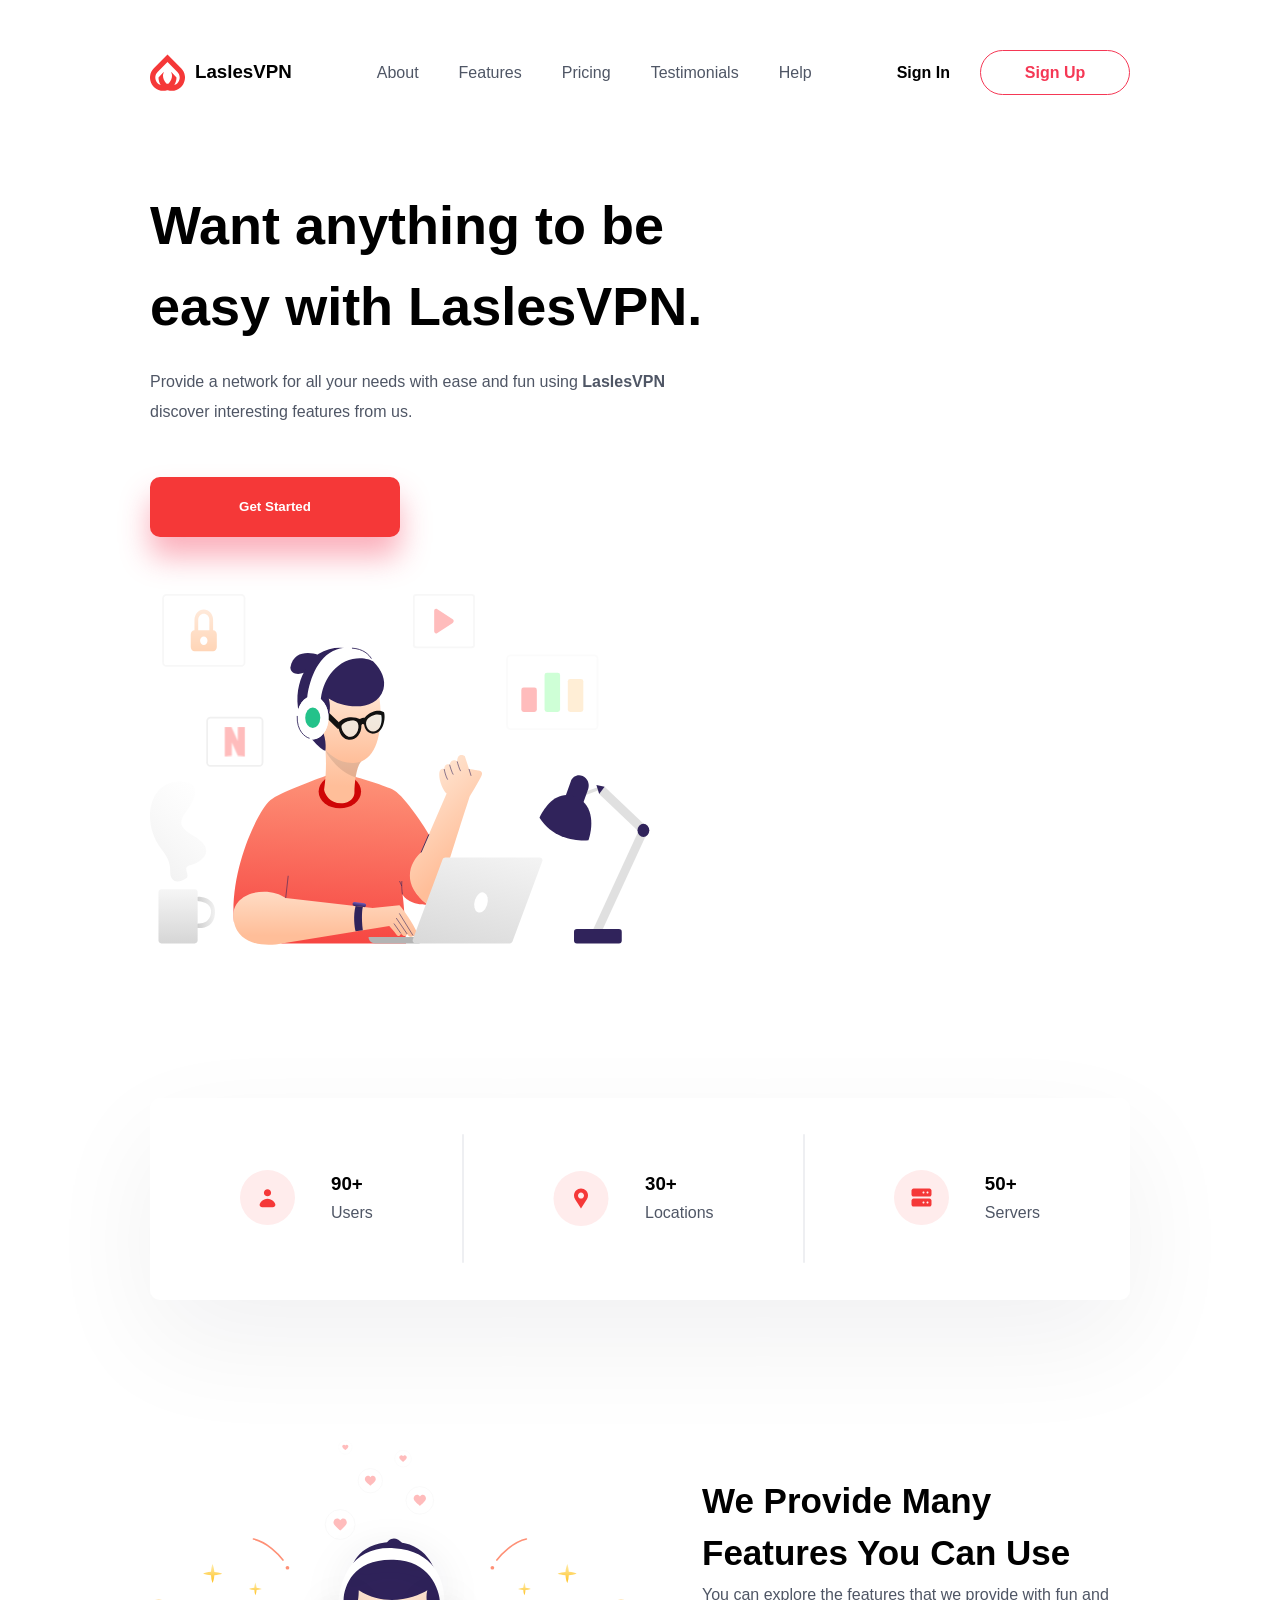
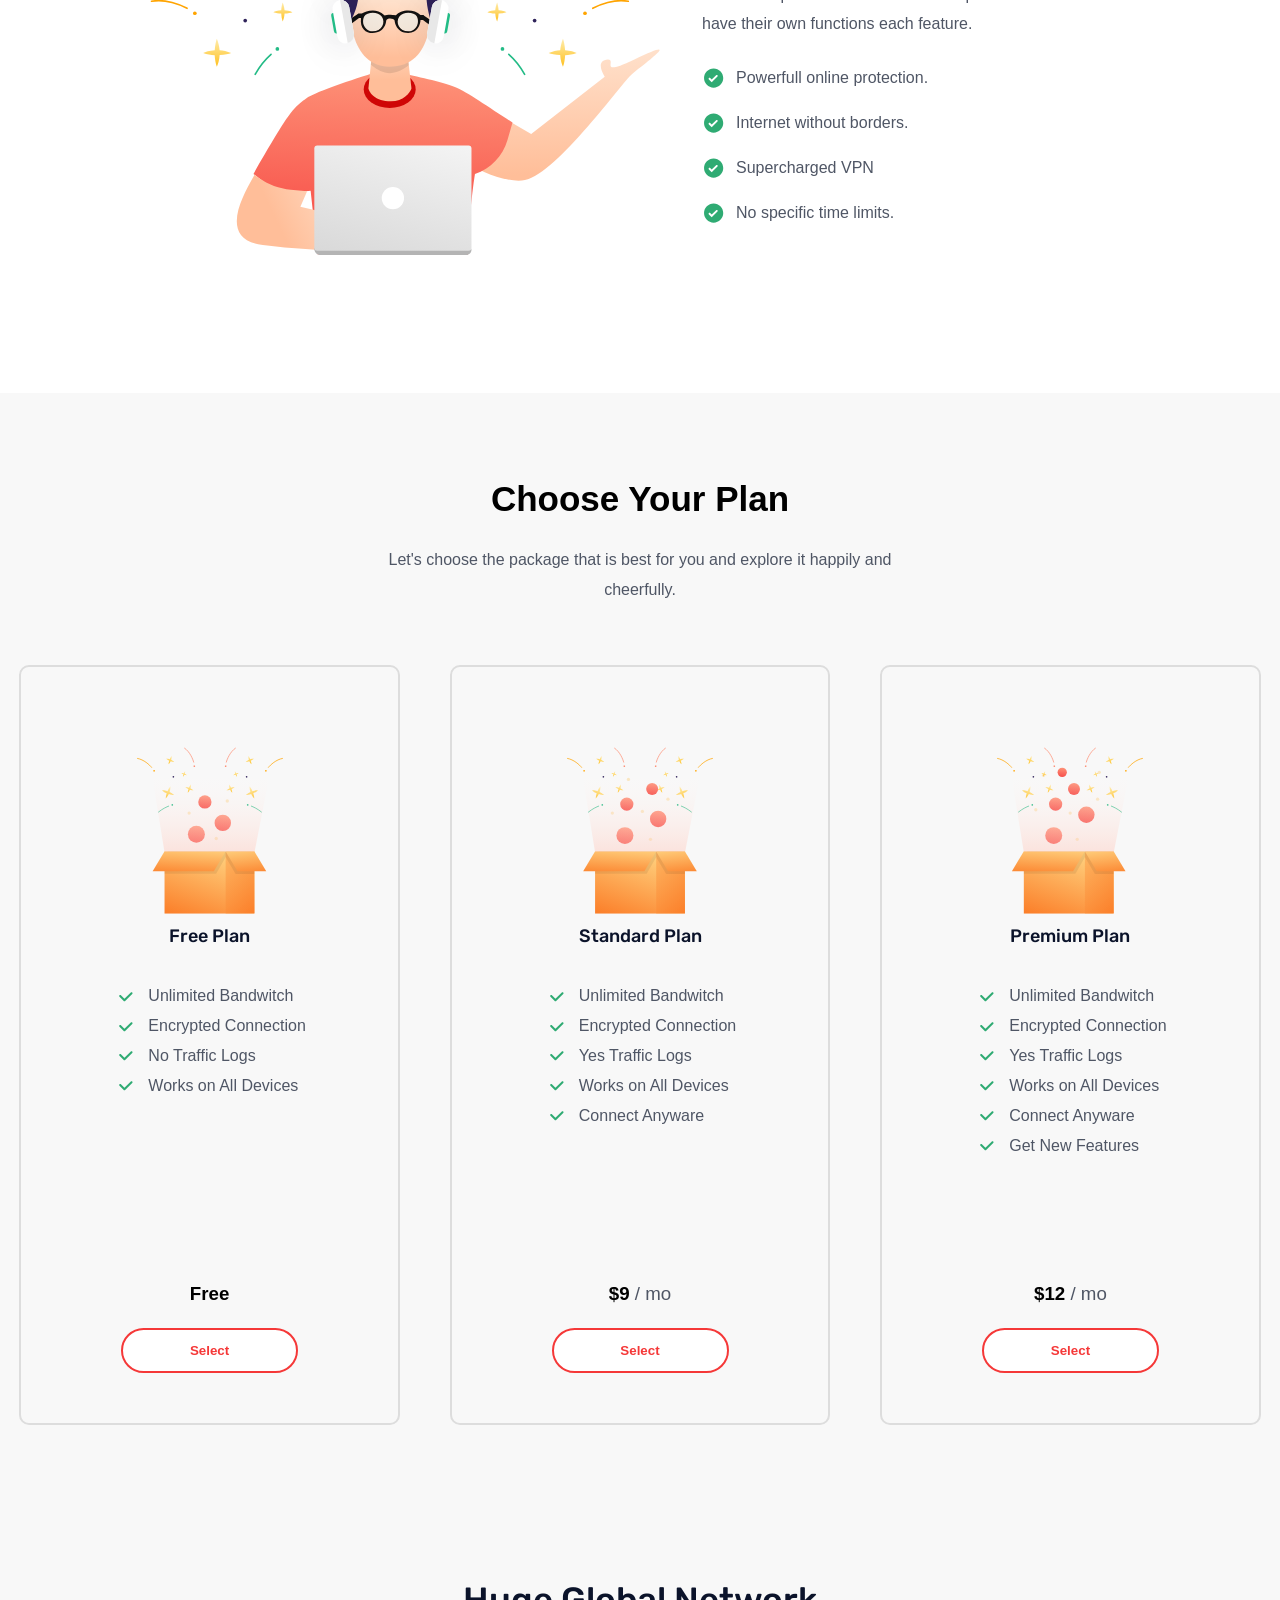
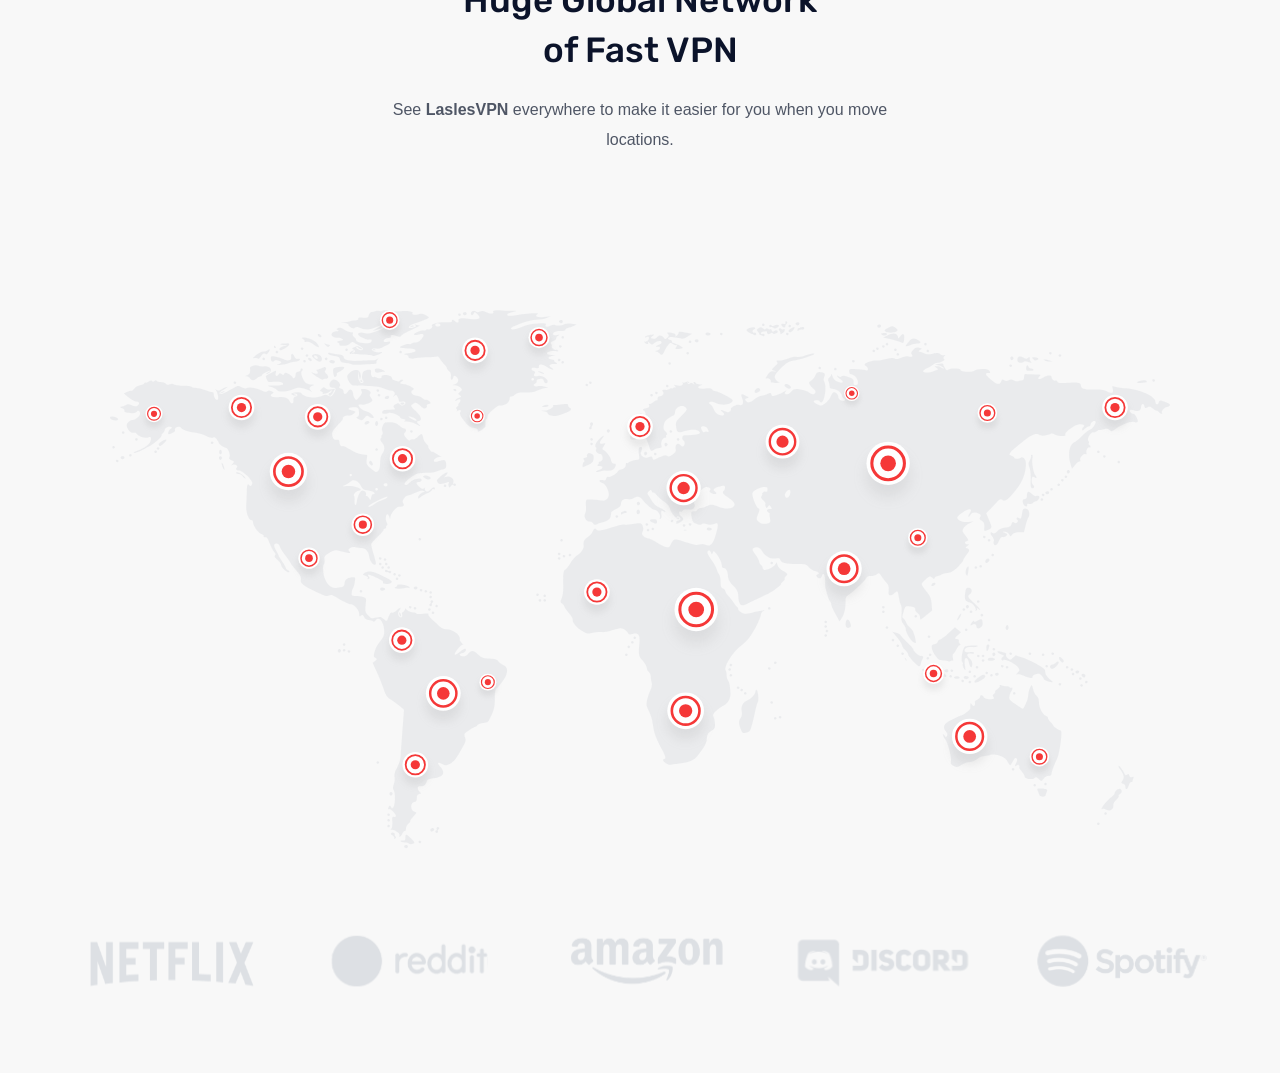
==== Landing.html @ 0451a6b7 "Сделан блок с картой" ====
<!DOCTYPE html>
<html lang="en">
<head>
    <meta charset="UTF-8">
    <meta name="viewport" content="width=device-width, initial-scale=1.0">
    <link rel="preconnect" href="https://fonts.googleapis.com">
    <link rel="preconnect" href="https://fonts.gstatic.com/" crossorigin>
    <link href="https://fonts.googleapis.com/css2?family=Rubik:ital,wght@0,300..900;1,300..900&display=swap" rel="stylesheet">
    <link href="style.css" rel="stylesheet">
    <title>Document</title>
</head>
<body>
    <svg style="display: none;">
        <symbol id="check-icon" viewBox="0 0 25 25" fill="none" xmlns="http://www.w3.org/2000/svg">
                <path d="M12.1215 2.54932C6.60746 2.54932 2.12146 7.03532 2.12146 12.5493C2.12146 18.0633 6.60746 22.5493 12.1215 22.5493C17.6355 22.5493 22.1215 18.0633 22.1215 12.5493C22.1215 7.03532 17.6355 2.54932 12.1215 2.54932ZM10.1225 16.9623L7.11691 13.9632C6.72616 13.5733 6.72537 12.9405 7.11515 12.5496C7.50517 12.1585 8.13847 12.1578 8.52939 12.548L10.1205 14.1363L14.7075 9.54932C15.0979 9.15885 15.731 9.15885 16.1215 9.54932C16.5119 9.93978 16.5119 10.5729 16.1215 10.9633L10.1225 16.9623Z" fill="#2FAB73"/>
            </symbol>
    </svg>
    <svg style="display: none;">
        <symbol id="check-icon2"viewBox="0 0 25 25" fill="none" xmlns="http://www.w3.org/2000/svg">
            <path d="M11.4487 17.2795C11.3174 17.2798 11.1874 17.2542 11.0661 17.204C10.9448 17.1539 10.8345 17.0804 10.7417 16.9875L6.4997 12.7445C6.40412 12.6524 6.32786 12.5421 6.27537 12.4201C6.22288 12.2981 6.1952 12.1669 6.19395 12.0342C6.19271 11.9014 6.21792 11.7697 6.26811 11.6468C6.3183 11.5238 6.39248 11.4121 6.4863 11.3182C6.58013 11.2242 6.69173 11.1499 6.81458 11.0995C6.93744 11.0491 7.0691 11.0237 7.20188 11.0248C7.33466 11.0259 7.4659 11.0534 7.58794 11.1057C7.70998 11.158 7.82038 11.2341 7.9127 11.3295L11.4477 14.8645L17.8127 8.50155C18.0002 8.31391 18.2546 8.20844 18.5198 8.20834C18.7851 8.20825 19.0396 8.31354 19.2272 8.50105C19.4148 8.68855 19.5203 8.94292 19.5204 9.20819C19.5205 9.47346 19.4152 9.72791 19.2277 9.91555L12.1557 16.9875C12.0629 17.0804 11.9526 17.1539 11.8313 17.204C11.71 17.2542 11.58 17.2798 11.4487 17.2795Z" fill="#2FAB73"/>        
        </symbol> 
    </svg>
    <header>
            <div class="contentMain">
                <div class="svg">
                    <svg width="35" height="37" viewBox="0 0 35 37" fill="none" xmlns="http://www.w3.org/2000/svg">
                        <path d="M31.1473 14.1548L31.1255 14.1329C31.1238 14.1317 31.1224 14.1301 31.1215 14.1282L17.5006 0.463623L3.87983 14.1278C3.87826 14.1294 3.8758 14.1326 3.8758 14.1326L3.85333 14.1544C1.77053 16.2556 0.447586 18.9949 0.0948177 21.9369C-0.25795 24.8789 0.379698 27.8549 1.90639 30.3916C3.43309 32.9284 5.76122 34.8805 8.52069 35.9373C11.2802 36.9942 14.3126 37.0954 17.136 36.2247C17.3735 36.1519 17.6275 36.1519 17.8651 36.2247C20.6882 37.0951 23.7205 36.9938 26.4798 35.9368C29.2391 34.8798 31.567 32.9279 33.0936 30.3913C34.6202 27.8547 35.2579 24.8789 34.9053 21.9371C34.5526 18.9952 33.2299 16.2559 31.1473 14.1548ZM8.7232 23.1654C8.65689 23.2319 8.6043 23.311 8.56844 23.3978C8.53256 23.4846 8.5141 23.5777 8.51412 23.6718C8.53835 26.0835 9.21776 28.4427 10.4792 30.4959C10.5079 30.5425 10.5211 30.597 10.517 30.6515C10.513 30.706 10.4918 30.7579 10.4566 30.7997C10.4213 30.8415 10.3738 30.871 10.3209 30.8841C10.2679 30.8971 10.2122 30.8931 10.1616 30.8724C9.21332 30.4723 8.35182 29.8906 7.62531 29.1599C6.13646 27.6661 5.29946 25.6404 5.2981 23.528C5.29675 21.4155 6.13117 19.3888 7.61812 17.8932L17.5006 7.98018L27.3826 17.8932C28.8698 19.3887 29.7045 21.4154 29.703 23.528C29.7018 25.6404 28.8647 27.6661 27.3757 29.1599C26.6492 29.8906 25.7877 30.4723 24.8396 30.8724C24.7889 30.8931 24.7332 30.8971 24.6802 30.8841C24.6273 30.871 24.5798 30.8414 24.5445 30.7997C24.5093 30.7579 24.488 30.706 24.484 30.6513C24.4799 30.5968 24.4931 30.5423 24.5218 30.4957C25.7835 28.4427 26.4633 26.0835 26.4879 23.6718C26.4879 23.5777 26.4692 23.4846 26.4332 23.3976C26.3971 23.3106 26.3444 23.2318 26.2779 23.1652L21.6037 18.1916C21.557 18.1526 21.4985 18.1312 21.4378 18.1312C21.3773 18.1312 21.3186 18.1526 21.2721 18.1916C21.2255 18.2304 21.1942 18.2845 21.1833 18.3444C21.1724 18.4042 21.1828 18.4657 21.2127 18.5187C23.0281 21.8143 21.467 26.548 18.8637 29.1599L18.85 29.1737C18.4907 29.5303 18.0056 29.7302 17.5002 29.73C16.9948 29.7298 16.5098 29.5296 16.1508 29.1728L16.1382 29.1599C13.5339 26.548 11.9736 21.8148 13.7893 18.5194C13.8192 18.4664 13.8296 18.4049 13.8187 18.3451C13.8079 18.2852 13.7764 18.2311 13.7299 18.1923C13.6834 18.1533 13.6247 18.1319 13.5642 18.1319C13.5036 18.1319 13.4449 18.1533 13.3984 18.1923L8.7232 23.1654Z" fill="#F53838"/>
                    </svg>
                    <h3>LaslesVPN</h3>
                </div>
            
                <nav class="navblocks" >
                    <ul class="navblock">
                        <li><a href="#">About</a></li>
                        <li><a href="#">Features</a></li>
                        <li><a href="#">Pricing</a></li>
                        <li><a href="#">Testimonials</a></li>
                        <li><a href="#">Help</a></li>
                    </ul>
                </nav>
                <div class="auth-buttons">
                    <a href="#" class="sign-in">Sign In</a>
                    <a href="#" class="sign-up">Sign Up</a>
                </div>
              
            </div>
        <!--Следующий блок-->
        <div class="centrContent">
            <div class="texttitle">
                <h1>Want anything to be easy with LaslesVPN.</h1>
                <p class="p1head">Provide a network for all your needs with ease and fun using <span class="headspan">LaslesVPN </span>discover interesting features from us.</p>
                <button class="but1">Get Started</button>
            </div>
            <div class="svgcont">
                <svg width="500" height="383" viewBox="0 0 545 383" fill="none" xmlns="http://www.w3.org/2000/svg" xmlns:xlink="http://www.w3.org/1999/xlink">
                <path d="M131.327 224.689C141.305 216.907 178.431 202.889 195.747 196.853H215.196C226.738 200.066 252.671 207.791 264.059 212.976C275.448 218.161 296.211 248.866 304.547 263.126L295.477 282.633C272.392 308.215 290.992 330.8 303.304 339.154C284.836 339.154 276.884 331.376 275.217 327.487C277.064 339.241 278.552 368.106 279.065 381.07H143.247V357.51H91.4452C86.6713 298.848 118.853 234.417 131.327 224.689Z" fill="url(#paint0_linear_742_6)"/>
                <ellipse cx="206.938" cy="215.361" rx="23.1256" ry="18.5082" fill="#CF0606"/>
                <path d="M189.769 213.45C192.771 194.065 191.713 176.128 191.244 169.939C191.901 164.145 219.199 174.997 232.331 180.792C224.921 185.006 222.912 206.075 222.834 216.083C223.069 219.376 221.239 226.355 212.047 227.935C196.664 229.937 190.785 219.112 189.769 213.45Z" fill="url(#paint1_linear_742_6)"/>
                <mask id="mask0_742_6" style="mask-type:alpha" maskUnits="userSpaceOnUse" x="189" y="168" width="44" height="61">
                <path d="M189.769 213.45C192.771 194.065 191.713 176.128 191.244 169.939C191.901 164.145 219.199 174.997 232.331 180.792C224.921 185.006 222.912 206.075 222.834 216.083C223.069 219.376 221.239 226.355 212.047 227.935C196.664 229.937 190.785 219.112 189.769 213.45Z" fill="#BABABA"/>
                </mask>
                <g mask="url(#mask0_742_6)">
                <path opacity="0.1" d="M227.787 200.902C209.3 197.662 195.594 179.408 191.052 170.686C201.603 168.241 225.329 164.819 235.818 170.686C246.307 176.553 234.835 193.275 227.787 200.902Z" fill="black"/>
                </g>
                <path d="M222.155 184.341C252.52 182.858 253.387 136.222 250.026 113.089C195.165 60.8648 173.138 101.9 168.982 128.945C174.054 148.028 191.791 185.824 222.155 184.341Z" fill="url(#paint2_linear_742_6)"/>
                <path d="M182.962 66.4749C174.226 63.3823 156.015 61.836 153.052 80.3916C153.052 92.3887 178.831 89.3494 182.962 66.4749Z" fill="#30235B"/>
                <path d="M193.48 128.098L205.852 140.032L204.509 146.992L192.97 135.618L193.48 128.098Z" fill="#111111"/>
                <path d="M180.9 138.83C191.461 148.879 192.146 164.571 191.168 171.161C187.745 170.131 178.186 163.459 167.331 145.008C150.022 105.304 170.876 75.6093 183.467 65.7246C217.204 43.6901 262.311 77.8745 254.426 104.028C246.542 130.181 208.831 124.14 194.835 114.118C197.768 124.003 195.079 133.75 193.368 137.388C186.767 120.09 167.698 126.268 180.9 138.83Z" fill="#30235B"/>
                <path d="M203.509 60.6219C225.975 53.3745 239.658 66.4378 243.691 73.8754C239.16 71.1352 226.602 67.299 212.62 73.8754C190.513 85.2834 185.683 109.609 186.032 120.346L171.393 119.172V113.132C172.737 98.6487 181.042 67.8694 203.509 60.6219Z" fill="white"/>
                <ellipse cx="177.388" cy="135.067" rx="17.1823" ry="23.6088" fill="white"/>
                <ellipse cx="177.388" cy="135.067" rx="17.1823" ry="23.6088" fill="white"/>
                <ellipse cx="177.388" cy="135.067" rx="8.20164" ry="11.2692" fill="#24C28A"/>
                <path opacity="0.5" d="M252.464 131.464C246.095 129.254 239.236 133.967 236.602 136.6C231.814 141.735 239.075 154.792 247.47 148.777C254.186 143.965 253.597 135.231 252.464 131.464Z" fill="#E6FCFF"/>
                <path d="M233.904 135.05C243.115 125.493 251.851 127.126 255.067 129.138C256.929 134.673 255.067 150.849 244.794 152.283C236.576 153.43 233.759 146.294 233.378 142.582C231.816 141.165 230.779 142.387 230.455 143.175C230.725 153.49 223.342 160.468 215.418 158.85C209.079 157.555 206.319 150.44 205.731 147.045H204.421V141.01C212.675 131.932 224.08 134.157 228.75 136.405C229.978 135.321 232.698 135.05 233.904 135.05ZM227.08 143.488C226.537 136.722 219.445 137.573 215.968 138.844C213.581 139.653 208.807 141.894 208.807 144.39C208.807 147.51 210.583 152.45 214.919 154.86C220.907 158.187 227.759 151.947 227.08 143.488ZM251.981 132.113C245.612 129.902 239.792 133.69 237.158 136.322C232.37 141.458 238.66 154.038 247.447 148.778C252.709 145.628 253.114 135.879 251.981 132.113Z" fill="#111111"/>
                <path opacity="0.5" d="M227.103 143.489C226.56 136.722 219.469 137.572 215.991 138.844C213.604 139.652 208.83 141.894 208.83 144.39C208.83 147.51 210.606 152.45 214.942 154.86C220.93 158.188 227.782 151.948 227.103 143.489Z" fill="#E6FCFF"/>
                <path d="M91.4013 357.585C96.743 384.321 128.464 384.375 143.657 381.061L260.766 362.058C262.276 363.531 265.891 367.413 268.275 371.165C270.659 374.916 272.844 372.279 273.638 370.491C277.071 374.668 279.597 372.68 280.432 371.165C283.387 375.344 285.874 373.885 286.748 372.633C290.848 376.06 291.883 373.082 291.888 371.165C286.295 357.862 276.26 344.529 271.942 339.525L242.743 342.528L147.867 331.664C129.868 317.481 84.7241 324.165 91.4013 357.585Z" fill="url(#paint3_linear_742_6)"/>
                <path d="M318.306 317.133C313.016 336.319 305.724 339.671 302.739 338.949C271.32 315.337 284.811 291.141 295.484 281.995L323.304 217.664C319.277 214.126 314.789 203.059 315.249 196.08C315.617 190.497 319.008 190.31 320.658 190.915C321.118 185.13 324.839 185.314 326.642 186.129C328.207 179.822 332.741 181.175 334.812 182.639C335.088 173.954 340.451 175.144 343.097 176.824L347.743 190.915C349.641 191.211 354.043 191.895 356.468 192.267C359.499 192.731 363.357 193.35 361.428 198.146C359.885 201.984 352.06 215.115 348.34 221.201C340.533 245.184 323.597 297.946 318.306 317.133Z" fill="url(#paint4_linear_742_6)"/>
                <path d="M238.223 374.167H299.487V374.167C299.487 377.979 296.397 381.07 292.585 381.07H245.126C241.314 381.07 238.223 377.979 238.223 374.167V374.167Z" fill="#B4B4B4"/>
                <path d="M318.978 289.332C319.429 288.118 320.587 287.313 321.881 287.313H424.713C426.871 287.313 428.367 289.464 427.616 291.487L395.113 379.05C394.663 380.264 393.505 381.07 392.21 381.07H289.378C287.22 381.07 285.724 378.918 286.475 376.895L318.978 289.332Z" fill="url(#paint5_linear_742_6)"/>
                <path d="M147.903 331.632L150.65 307.343" stroke="#30235B" stroke-width="0.619401"/>
                <path d="M275.133 327.631C274.721 324.78 274.021 317.889 274.515 313.134" stroke="#30235B" stroke-width="0.619401"/>
                <path d="M274.387 318.451L272.023 313.072" stroke="#30235B" stroke-width="0.619401"/>
                <path d="M273.551 370.269L265.877 359.392" stroke="#30235B" stroke-width="0.619401"/>
                <path d="M280.343 370.807L268.367 353.352" stroke="#30235B" stroke-width="0.619401"/>
                <path d="M286.639 372.407L271.753 348.319" stroke="#30235B" stroke-width="0.619401"/>
                <path d="M320.654 191.019C321.064 193.415 322.402 199.078 324.473 202.566" stroke="#30235B" stroke-width="0.619401"/>
                <path d="M334.838 182.69C335.465 185.162 337.098 190.737 338.611 193.262" stroke="#30235B" stroke-width="0.619401"/>
                <path d="M326.559 186.282C327.297 188.973 329.131 194.889 330.558 197.026" stroke="#30235B" stroke-width="0.619401"/>
                <path d="M347.684 190.906L349.967 198.408" stroke="#30235B" stroke-width="0.619401"/>
                <ellipse cx="7.1048" cy="11.2438" rx="7.1048" ry="11.2438" transform="matrix(0.926368 0.376619 -0.306771 0.951783 357.669 323.046)" fill="white"/>
                <rect width="123.606" height="9.47058" transform="matrix(-0.41863 0.908157 -0.864487 -0.502655 541.692 261.004)" fill="#E0E0E0"/>
                <rect x="462.177" y="365.447" width="52.0371" height="15.6235" rx="3.09701" fill="#30235B"/>
                <rect width="63.6652" height="9.89662" transform="matrix(-0.724907 -0.688847 0.601712 -0.798713 535.737 262.019)" fill="#E0E0E0"/>
                <rect width="18.0549" height="3.53164" transform="matrix(-0.940244 0.3405 -0.275953 -0.961171 490.567 213.653)" fill="#E0E0E0"/>
                <ellipse cx="537.8" cy="257.849" rx="6.44052" ry="7.23339" fill="#30235B"/>
                <path d="M486.54 208.427L495.563 210.308L489.601 218.144L486.54 208.427Z" fill="#30235B"/>
                <path d="M458.741 204.193C460.652 198.803 466.433 196.326 471.653 198.66V198.66C476.873 200.994 479.557 207.256 477.646 212.646L471.596 229.715L452.691 221.262L458.741 204.193Z" fill="#30235B"/>
                <path d="M464.432 221.591C443.451 212.339 429.492 233.065 424.564 244.042C439.131 267.368 465.816 269.764 477.91 268.59C482.159 256.779 485.412 230.843 464.432 221.591Z" fill="#30235B"/>
                <path d="M40.2745 309.441C26.7745 318.722 22.5264 310.258 22.0899 304.867C22.0899 297.024 22.0899 290.489 12.9251 278.888C-9.18723 251.44 -2.2044 207.653 28.3455 204.875C58.8953 202.098 50.0213 223.828 39.2561 237.879C28.5122 251.902 35.3014 256.161 51.3805 266.248L51.4761 266.308C72.4246 280.522 54.9675 293.266 44.6387 295.554C34.31 297.841 43.184 304.867 40.2745 309.441Z" fill="url(#paint6_linear_742_6)"/>
                <path d="M173.919 157.483C169.135 156.355 159.646 149.308 160.502 133.118" stroke="#30235B" stroke-width="0.949425"/>
                <path d="M241.314 70.6571C238.709 66.3154 232.556 59.8983 220.153 59.2402" stroke="#30235B" stroke-width="0.949425"/>
                <path d="M70.8947 348.499C72.0253 333.953 60.1874 330.341 52.7747 330.271C51.7543 330.262 50.8957 330.981 50.6299 331.966C50.2112 333.518 51.4147 335.042 53.015 335.194C59.5144 335.809 68.0529 338.976 66.4513 348.499C64.9151 357.633 58.0069 359.543 52.9167 359.266C51.316 359.179 49.788 360.358 49.788 361.961C49.788 363.115 50.5919 364.125 51.7381 364.251C58.6591 365.014 69.7847 362.779 70.8947 348.499Z" fill="url(#paint7_linear_742_6)"/>
                <path d="M51.9276 325.094V377.973C51.9276 379.683 50.5411 381.07 48.8306 381.07H12.338C10.6276 381.07 9.241 379.683 9.241 377.973L9.24103 325.094C9.24104 323.384 10.6276 321.997 12.338 321.997H48.8306C50.5411 321.997 51.9276 323.384 51.9276 325.094Z" fill="url(#paint8_linear_742_6)"/>
                <path d="M295.447 281.938L303.987 262.272" stroke="#30235B" stroke-width="0.949425"/>
                <path d="M224.084 340.283C221.245 351.043 222.901 363.199 224.084 367.932L231.977 366.675C230.331 352.574 231.291 343.857 231.977 341.262L224.084 340.283Z" fill="#30235B"/>
                <rect width="14.9503" height="4.34202" rx="2.17101" transform="matrix(0.993066 0.117558 -0.0934391 0.995625 220.957 335.674)" fill="url(#paint9_linear_742_6)"/>
                <rect opacity="0.5" x="287.588" y="1.17599" width="65.5859" height="57.2037" rx="2.54344" stroke="#F0F0F0" stroke-width="1.89885"/>
                <path d="M329.99 27.778C331.361 28.6668 331.361 30.8889 329.99 31.7777L312.829 42.9052C311.458 43.7941 309.745 42.683 309.745 40.9053V18.6504C309.745 16.8727 311.458 15.7616 312.829 16.6505L329.99 27.778Z" fill="#FF7979"/>
                <rect opacity="0.5" x="300.696" y="8.57031" width="37.9154" height="39.2283" fill="white"/>
                <rect opacity="0.5" x="14.2141" y="1.0588" width="88.8152" height="77.5477" rx="3.7977" stroke="#F0F0F0" stroke-width="1.89885"/>
                <path d="M68.7619 39.8329C69.8376 39.8329 70.8693 40.3128 71.6299 41.1671C72.3906 42.0214 72.8179 43.1801 72.8179 44.3882V58.0544C72.8179 59.2626 72.3906 60.4212 71.6299 61.2755C70.8693 62.1299 69.8376 62.6098 68.7619 62.6098H48.4816C47.4058 62.6098 46.3742 62.1299 45.6135 61.2755C44.8528 60.4212 44.4255 59.2626 44.4255 58.0544V44.3882C44.4255 43.1801 44.8528 42.0214 45.6135 41.1671C46.3742 40.3128 47.4058 39.8329 48.4816 39.8329V28.4444C48.4816 25.424 49.5499 22.5273 51.4515 20.3915C53.3532 18.2558 55.9324 17.0559 58.6217 17.0559C61.311 17.0559 63.8902 18.2558 65.7919 20.3915C67.6935 22.5273 68.7619 25.424 68.7619 28.4444V39.8329ZM58.6217 55.7767C59.6974 55.7767 60.7291 55.2968 61.4898 54.4425C62.2504 53.5882 62.6778 52.4295 62.6778 51.2213C62.6778 50.0132 62.2504 48.8545 61.4898 48.0002C60.7291 47.1459 59.6974 46.6659 58.6217 46.6659C57.546 46.6659 56.5143 47.1459 55.7536 48.0002C54.993 48.8545 54.5657 50.0132 54.5657 51.2213C54.5657 52.4295 54.993 53.5882 55.7536 54.4425C56.5143 55.2968 57.546 55.7767 58.6217 55.7767ZM64.7058 39.8329V28.4444C64.7058 26.6321 64.0648 24.8941 62.9238 23.6127C61.7828 22.3312 60.2353 21.6113 58.6217 21.6113C57.0081 21.6113 55.4606 22.3312 54.3196 23.6127C53.1786 24.8941 52.5376 26.6321 52.5376 28.4444V39.8329H64.7058Z" fill="url(#paint10_linear_742_6)"/>
                <rect opacity="0.5" x="31.867" y="8.15186" width="54.0942" height="58.4305" fill="white"/>
                <rect opacity="0.5" x="62.2639" y="134.896" width="60.3969" height="52.6592" rx="3.7977" stroke="#E2E2E2" stroke-width="1.89885"/>
                <mask id="mask1_742_6" style="mask-type:alpha" maskUnits="userSpaceOnUse" x="78" y="145" width="29" height="33">
                <rect x="78.0806" y="145.073" width="28.7635" height="32.3045" fill="url(#pattern0_742_6)"/>
                </mask>
                <g mask="url(#mask1_742_6)">
                <rect x="71.1219" y="131.939" width="39.4681" height="54.6698" fill="#FF7979"/>
                </g>
                <rect opacity="0.5" x="75.5922" y="139.016" width="38.2258" height="45.3675" fill="white"/>
                <rect opacity="0.5" x="389.202" y="67.1135" width="98.6444" height="80.4669" rx="3.7977" stroke="#F7F7F7" stroke-width="1.89885"/>
                <rect x="404.733" y="102.172" width="16.9071" height="26.5653" rx="2.58027" fill="#FF7979"/>
                <rect x="430.07" y="85.9568" width="16.9071" height="42.7804" rx="2.58027" fill="#9EFFAE"/>
                <rect x="455.407" y="92.8569" width="16.9071" height="35.8803" rx="2.58027" fill="#FFDEAD"/>
                <rect opacity="0.5" x="394.229" y="79.5562" width="85.9198" height="58.4137" fill="white"/>
                <defs>
                <pattern id="pattern0_742_6" patternContentUnits="objectBoundingBox" width="1" height="1">
                <use xlink:href="#image0_742_6" transform="matrix(0.00219357 0 0 0.00195312 -0.0615537 0)"/>
                </pattern>
                <linearGradient id="paint0_linear_742_6" x1="208.797" y1="166.563" x2="194.88" y2="414.739" gradientUnits="userSpaceOnUse">
                <stop stop-color="#FF9F81"/>
                <stop offset="1" stop-color="#F53838"/>
                </linearGradient>
                <linearGradient id="paint1_linear_742_6" x1="208.678" y1="99.3437" x2="206.188" y2="209.632" gradientUnits="userSpaceOnUse">
                <stop stop-color="#FFEFE0"/>
                <stop offset="1" stop-color="#FFBE99"/>
                </linearGradient>
                <linearGradient id="paint2_linear_742_6" x1="210.174" y1="87.928" x2="210.174" y2="184.383" gradientUnits="userSpaceOnUse">
                <stop stop-color="#FFEFE0"/>
                <stop offset="1" stop-color="#FFBE99"/>
                </linearGradient>
                <linearGradient id="paint3_linear_742_6" x1="191.311" y1="288.635" x2="191.311" y2="372.501" gradientUnits="userSpaceOnUse">
                <stop offset="0.0677966" stop-color="#FFEFE0"/>
                <stop offset="1" stop-color="#FFBE99"/>
                </linearGradient>
                <linearGradient id="paint4_linear_742_6" x1="295.384" y1="165.546" x2="377.708" y2="251.332" gradientUnits="userSpaceOnUse">
                <stop stop-color="#FFEFE0"/>
                <stop offset="1" stop-color="#FFBE99"/>
                </linearGradient>
                <linearGradient id="paint5_linear_742_6" x1="386.829" y1="216.948" x2="336.29" y2="403.613" gradientUnits="userSpaceOnUse">
                <stop offset="0.0171777" stop-color="white"/>
                <stop offset="1" stop-color="#D7D7D7"/>
                </linearGradient>
                <linearGradient id="paint6_linear_742_6" x1="-20.8797" y1="321.388" x2="73.3261" y2="215.299" gradientUnits="userSpaceOnUse">
                <stop stop-color="#ECECEC"/>
                <stop offset="1" stop-color="#F5F5F5" stop-opacity="0"/>
                </linearGradient>
                <linearGradient id="paint7_linear_742_6" x1="78.1344" y1="337.422" x2="49.7852" y2="337.976" gradientUnits="userSpaceOnUse">
                <stop stop-color="white"/>
                <stop offset="1" stop-color="#CCCCCC"/>
                </linearGradient>
                <linearGradient id="paint8_linear_742_6" x1="30.5843" y1="304.164" x2="30.5843" y2="399.388" gradientUnits="userSpaceOnUse">
                <stop stop-color="white"/>
                <stop offset="1" stop-color="#CCCCCC"/>
                </linearGradient>
                <linearGradient id="paint9_linear_742_6" x1="7.19097" y1="-0.849073" x2="7.06628" y2="4.4124" gradientUnits="userSpaceOnUse">
                <stop stop-color="#7F67CE"/>
                <stop offset="1" stop-color="#30235B"/>
                </linearGradient>
                <linearGradient id="paint10_linear_742_6" x1="58.6217" y1="17.0559" x2="58.6217" y2="62.6098" gradientUnits="userSpaceOnUse">
                <stop stop-color="#FFD5B7"/>
                <stop offset="1" stop-color="#FFAB6D"/>
                </linearGradient>
                <image id="image0_742_6" width="512" height="512" preserveAspectRatio="none" xlink:href="[data-uri]"/>
                </defs>
                </svg>
            </div>
                
        </div>
        <!--Следующий блок-->
        <div class="lowerblock">
            <div class="block1">
                <svg width="55" height="56" viewBox="0 0 55 56" fill="none" xmlns="http://www.w3.org/2000/svg">
                    <rect y="0.0493164" width="55" height="55" rx="27.5" fill="#FFECEC"/>
                    <path fill-rule="evenodd" clip-rule="evenodd" d="M27.5 26.3493C28.4548 26.3493 29.3705 25.97 30.0456 25.2949C30.7207 24.6197 31.1 23.7041 31.1 22.7493C31.1 21.7945 30.7207 20.8788 30.0456 20.2037C29.3705 19.5286 28.4548 19.1493 27.5 19.1493C26.5452 19.1493 25.6296 19.5286 24.9544 20.2037C24.2793 20.8788 23.9 21.7945 23.9 22.7493C23.9 23.7041 24.2793 24.6197 24.9544 25.2949C25.6296 25.97 26.5452 26.3493 27.5 26.3493ZM22.3987 37.1493C20.5769 37.1493 19.0422 35.6179 19.7394 33.9347C20.1616 32.9156 20.7803 31.9896 21.5603 31.2096C22.3403 30.4296 23.2663 29.8108 24.2855 29.3887C25.3046 28.9666 26.3969 28.7493 27.5 28.7493C28.6031 28.7493 29.6954 28.9666 30.7145 29.3887C31.7337 29.8108 32.6597 30.4296 33.4397 31.2096C34.2197 31.9896 34.8385 32.9156 35.2606 33.9347C35.9578 35.6179 34.4232 37.1493 32.6014 37.1493H22.3987Z" fill="#F53838"/>
                </svg>
                <div class="text-block">
                    <h3>90+</h3>
                    <p class="p1head2">Users</p>
                </div>
            </div>
            <div class="divider"></div><!--дейвайдер между блоками-->
            <div class="block2">
                <svg width="56" height="56" viewBox="0 0 56 56" fill="none" xmlns="http://www.w3.org/2000/svg">
                    <rect x="0.5" y="0.0493164" width="55" height="55" rx="27.5" fill="#FFECEC"/>
                    <path d="M35 24.5493C35 23.6301 34.8189 22.7198 34.4672 21.8705C34.1154 21.0213 33.5998 20.2496 32.9497 19.5996C32.2997 18.9496 31.5281 18.4339 30.6788 18.0822C29.8295 17.7304 28.9193 17.5493 28 17.5493C27.0807 17.5493 26.1705 17.7304 25.3212 18.0822C24.4719 18.4339 23.7003 18.9496 23.0503 19.5996C22.4002 20.2496 21.8846 21.0213 21.5328 21.8705C21.1811 22.7198 21 23.6301 21 24.5493C21 25.9363 21.41 27.2263 22.105 28.3143H22.097C24.457 32.0093 28 37.5493 28 37.5493L33.903 28.3143H33.896C34.6164 27.1907 34.9995 25.8841 35 24.5493ZM28 27.5493C27.2044 27.5493 26.4413 27.2332 25.8787 26.6706C25.3161 26.108 25 25.345 25 24.5493C25 23.7537 25.3161 22.9906 25.8787 22.428C26.4413 21.8654 27.2044 21.5493 28 21.5493C28.7956 21.5493 29.5587 21.8654 30.1213 22.428C30.6839 22.9906 31 23.7537 31 24.5493C31 25.345 30.6839 26.108 30.1213 26.6706C29.5587 27.2332 28.7956 27.5493 28 27.5493Z" fill="#F53838"/>
                    </svg>
                   
                <div class="text-block">
                    <h3>30+</h3>
                    <p class="p1head2">Locations</p> 
                </div>
            </div>
            <div class="divider"></div><!--дейвайдер между блоками-->
            <div class="block3">
                <svg width="55" height="56" viewBox="0 0 55 56" fill="none" xmlns="http://www.w3.org/2000/svg">
                    <rect y="0.0493164" width="55" height="55" rx="27.5" fill="#FFECEC"/>
                    <path d="M35.5 18.5493H19.5C18.9696 18.5493 18.4609 18.76 18.0858 19.1351C17.7107 19.5102 17.5 20.0189 17.5 20.5493V24.5493C17.5 25.0797 17.7107 25.5885 18.0858 25.9635C18.4609 26.3386 18.9696 26.5493 19.5 26.5493H35.5C36.0304 26.5493 36.5391 26.3386 36.9142 25.9635C37.2893 25.5885 37.5 25.0797 37.5 24.5493V20.5493C37.5 20.0189 37.2893 19.5102 36.9142 19.1351C36.5391 18.76 36.0304 18.5493 35.5 18.5493ZM30.5 22.5493C30.5 23.1016 30.0523 23.5493 29.5 23.5493C28.9477 23.5493 28.5 23.1016 28.5 22.5493C28.5 21.997 28.9477 21.5493 29.5 21.5493C30.0523 21.5493 30.5 21.997 30.5 22.5493ZM34.5 22.5493C34.5 23.1016 34.0523 23.5493 33.5 23.5493C32.9477 23.5493 32.5 23.1016 32.5 22.5493C32.5 21.997 32.9477 21.5493 33.5 21.5493C34.0523 21.5493 34.5 21.997 34.5 22.5493ZM35.5 28.5493H19.5C18.9696 28.5493 18.4609 28.76 18.0858 29.1351C17.7107 29.5102 17.5 30.0189 17.5 30.5493V34.5493C17.5 35.0798 17.7107 35.5885 18.0858 35.9635C18.4609 36.3386 18.9696 36.5493 19.5 36.5493H35.5C36.0304 36.5493 36.5391 36.3386 36.9142 35.9635C37.2893 35.5885 37.5 35.0798 37.5 34.5493V30.5493C37.5 30.0189 37.2893 29.5102 36.9142 29.1351C36.5391 28.76 36.0304 28.5493 35.5 28.5493ZM30.5 32.5493C30.5 33.1016 30.0523 33.5493 29.5 33.5493C28.9477 33.5493 28.5 33.1016 28.5 32.5493C28.5 31.997 28.9477 31.5493 29.5 31.5493C30.0523 31.5493 30.5 31.997 30.5 32.5493ZM34.5 32.5493C34.5 33.1016 34.0523 33.5493 33.5 33.5493C32.9477 33.5493 32.5 33.1016 32.5 32.5493C32.5 31.997 32.9477 31.5493 33.5 31.5493C34.0523 31.5493 34.5 31.997 34.5 32.5493Z" fill="#F53838"/>
                    </svg>
                    
                    
                <div class="text-block">
                    <h3>50+</h3>
                <p class="p1head2">Servers</p>
                </div>
            </div>
        </div>
    </header>

    <main>
        <div class="Provide">
            <div class="svgMainContent">
                <svg width="510" height="416" viewBox="0 0 510 416" fill="none" xmlns="http://www.w3.org/2000/svg">
                    <path d="M381.172 294.036L341.45 270.718L310.249 317.15C328.477 332.362 359.1 343.425 374.924 340.047C407.398 333.114 473.021 240.911 482.127 233.891C513.125 209.994 523.201 200.925 484.413 219.494C447.432 237.198 467.019 219.494 457.959 219.494C447.074 220.254 450.681 229.915 454.721 236.837L381.172 294.036Z" fill="url(#paint0_linear_11_45)"/>
                    <path d="M155.79 258.711C166.997 250.929 211.279 236.911 230.727 230.874L251.302 233.119C264.266 236.333 292.073 241.812 304.863 246.998C317.654 252.183 340.866 268.72 362.521 282.51L357.408 300.218C352.816 316.121 340.673 328.733 324.955 333.924C320.91 359.646 317.422 401.463 317.998 414.427L167.512 414.31L160.623 350.662L129.634 353.982L103.457 333.924C136.234 277.23 141.782 268.439 155.79 258.711Z" fill="url(#paint1_linear_11_45)"/>
                    <path d="M112.739 404.965C65.0583 398.92 96.0694 350.595 104.523 334.636C114.748 343.243 127.374 348.494 140.687 349.677L157.118 351.136L150.39 366.658L223.029 383.664L233.22 411.935C225.961 410.699 172.032 412.484 112.739 404.965Z" fill="url(#paint2_linear_11_45)"/>
                    <path d="M235.798 104C238.145 99.7566 244.875 93.8154 253.022 104H235.798Z" fill="#30235B"/>
                    <ellipse cx="239.71" cy="249.383" rx="25.9725" ry="18.5082" fill="#CF0606"/>
                    <path d="M218.429 248.388L222.059 212.239H257.404L261.464 248.388C260.045 252.645 253.345 261.281 240.939 261.281C225.126 261.281 219.442 252.645 218.429 248.388Z" fill="url(#paint3_linear_11_45)"/>
                    <mask id="mask0_11_45" style="mask-type:alpha" maskUnits="userSpaceOnUse" x="218" y="212" width="44" height="50">
                    <path d="M218.429 248.388L222.059 212.239H257.404L261.472 248.461C260.053 252.718 253.33 261.282 240.923 261.282C225.111 261.282 219.442 252.645 218.429 248.388Z" fill="url(#paint4_linear_11_45)"/>
                    </mask>
                    <g mask="url(#mask0_11_45)">
                    <path opacity="0.1" d="M270.142 213.623C238.183 253.165 220.324 221.371 211.099 216.602L217.438 189.87L255.28 185.351L270.142 213.623Z" fill="black"/>
                    </g>
                    <path d="M239.097 226.751C200.98 226.751 194.425 172.036 206.202 147.01C232.7 114.623 265.824 133.515 279.073 147.01C282.263 167.865 285.78 226.751 239.097 226.751Z" fill="url(#paint5_linear_11_45)"/>
                    <path d="M279.724 184.893L272.256 179.392L273.411 175.296L281.941 180.921L279.724 184.893Z" fill="#111111"/>
                    <path d="M201.919 183.298L209.387 177.796L208.232 173.701L199.702 179.325L201.919 183.298Z" fill="#111111"/>
                    <path d="M208.753 150.298C235.777 167.905 265.735 157.634 277.336 150.298C274.893 158.002 278.354 172.811 280.389 179.252C297.973 156.354 292.224 143.989 287.152 140.668C286.307 129.256 275.932 100.722 241.103 102.074C206.274 103.427 199.515 128.129 200.502 137.287C187.314 155.209 195.16 172.731 201.521 179.252C208.753 165.212 208.588 155.363 208.753 150.298Z" fill="#30235B"/>
                    <g filter="url(#filter0_d_11_45)">
                    <path d="M243.871 119.695C203.528 118.344 194.542 144.876 193.336 160.282C193.239 161.516 192.23 162.487 190.993 162.487C189.672 162.487 188.62 161.386 188.738 160.071C190.498 140.317 201.03 105.799 243.871 108.179C287.127 110.582 295.589 145.017 294.262 164.213C294.191 165.24 293.323 166.016 292.293 166.016C291.17 166.016 290.269 165.105 290.224 163.983C289.588 148.056 279 120.713 243.871 119.695Z" fill="white"/>
                    </g>
                    <g filter="url(#filter1_d_11_45)">
                    <rect x="295.069" y="172.316" width="5.4757" height="21.0131" rx="2.73785" transform="rotate(10.0542 295.069 172.316)" fill="#24C28A"/>
                    </g>
                    <g filter="url(#filter2_d_11_45)">
                    <rect x="283.305" y="158.693" width="16.8668" height="43.7733" rx="8.43338" transform="rotate(10.0542 283.305 158.693)" fill="white"/>
                    </g>
                    <g filter="url(#filter3_d_11_45)">
                    <rect width="5.4757" height="21.0131" rx="2.73785" transform="matrix(-0.984643 0.17458 0.17458 0.984643 186.159 172.316)" fill="#24C28A"/>
                    </g>
                    <g filter="url(#filter4_d_11_45)">
                    <rect width="16.8668" height="43.7733" rx="8.43338" transform="matrix(-0.984643 0.17458 0.17458 0.984643 197.77 158.693)" fill="white"/>
                    </g>
                    <mask id="mask1_11_45" style="mask-type:alpha" maskUnits="userSpaceOnUse" x="182" y="160" width="23" height="44">
                    <rect width="16.8668" height="43.7733" rx="8.43338" transform="matrix(-0.984643 0.17458 0.17458 0.984643 197.77 158.693)" fill="white"/>
                    </mask>
                    <g mask="url(#mask1_11_45)">
                    <rect x="189.828" y="158.693" width="21.9399" height="47.5168" transform="rotate(-10.0977 189.828 158.693)" fill="#E8E8E8"/>
                    </g>
                    <mask id="mask2_11_45" style="mask-type:alpha" maskUnits="userSpaceOnUse" x="277" y="160" width="22" height="44">
                    <rect x="283.305" y="158.693" width="16.8668" height="43.7733" rx="8.43338" transform="rotate(10.0542 283.305 158.693)" fill="white"/>
                    </mask>
                    <g mask="url(#mask2_11_45)">
                    <rect width="21.9399" height="47.5168" transform="matrix(-0.98451 -0.175326 -0.175326 0.98451 292.271 158.693)" fill="#E8E8E8"/>
                    </g>
                    <path opacity="0.5" d="M222.672 191.284C217.28 191.284 214.564 187.034 213.874 185.137C213.08 183.55 212.454 179.415 214.333 176.13C216.722 171.954 227.951 170.789 231.885 176.689C235.818 182.589 231.885 191.284 222.672 191.284Z" fill="#E6FCFF"/>
                    <path opacity="0.5" d="M258.403 191.284C263.796 191.284 266.511 187.034 267.201 185.137C267.995 183.55 268.622 179.415 266.743 176.13C264.354 171.954 253.124 170.789 249.191 176.689C245.257 182.589 249.191 191.284 258.403 191.284Z" fill="#E6FCFF"/>
                    <path d="M211.778 173.448C216.176 171.795 224.898 166.805 234.671 175.388C236.248 174.851 240.714 174.079 245.953 175.287C250.702 169.307 264.183 168.712 270.459 175.07L272.953 175.048C273.505 175.043 273.957 175.487 273.962 176.039L273.989 179.07C273.994 179.622 273.55 180.074 272.998 180.079L270.504 180.102C270.401 184.407 267.788 193.014 258.153 193.002C246.109 192.987 244.777 182.034 244.518 180.331C244.259 178.628 237.726 177.103 236.235 180.405C235.862 184.185 233.996 190.209 227.029 192.339C219.214 194.727 209.442 191.181 210.985 177.931H208.854C208.306 177.93 207.86 177.488 207.855 176.939L207.833 174.462C207.828 173.907 208.276 173.454 208.831 173.453L211.778 173.448ZM231.885 176.689C227.951 170.79 216.722 171.954 214.333 176.13C212.454 179.414 213.08 183.549 213.874 185.137C214.564 187.034 217.28 191.284 222.673 191.284C231.885 191.284 235.818 182.589 231.885 176.689ZM266.744 176.13C264.355 171.954 253.125 170.789 249.192 176.689C245.259 182.589 249.192 191.284 258.404 191.284C263.797 191.284 266.513 187.034 267.203 185.137C267.996 183.549 268.623 179.414 266.744 176.13Z" fill="#111111"/>
                    <path d="M164.324 409.064C164.324 408.509 164.774 408.06 165.329 408.06H319.721C320.692 408.06 321.479 408.847 321.479 409.818C321.479 412.73 319.118 415.092 316.205 415.092H170.352C167.023 415.092 164.324 412.393 164.324 409.064Z" fill="#B4B4B4"/>
                    <rect x="164.324" y="305.524" width="157.155" height="105.147" rx="2.94666" fill="url(#paint6_linear_11_45)"/>
                    <circle cx="242.901" cy="358.098" r="11.1765" fill="white"/>
                    <path fill-rule="evenodd" clip-rule="evenodd" d="M131.238 170.252C131.438 166.844 132.117 163.99 132.684 162.404C133.796 165.186 134.346 167.857 134.532 170.292C136.968 170.478 139.639 171.028 142.42 172.141C140.834 172.708 137.981 173.387 134.572 173.586C134.382 177.205 133.452 180.017 132.684 181.457C131.749 178.84 131.322 176.149 131.211 173.613C128.676 173.502 125.984 173.076 123.367 172.141C124.808 171.373 127.619 170.442 131.238 170.252Z" fill="url(#paint7_linear_11_45)"/>
                    <path fill-rule="evenodd" clip-rule="evenodd" d="M104.351 147.826C104.483 145.557 104.936 143.657 105.313 142.602C106.053 144.453 106.419 146.231 106.543 147.852C108.164 147.976 109.942 148.342 111.794 149.083C110.738 149.46 108.839 149.912 106.57 150.045C106.443 152.454 105.824 154.325 105.313 155.284C104.691 153.542 104.407 151.75 104.333 150.063C102.645 149.989 100.853 149.705 99.1115 149.083C100.07 148.572 101.942 147.952 104.351 147.826Z" fill="url(#paint8_linear_11_45)"/>
                    <path fill-rule="evenodd" clip-rule="evenodd" d="M61.0274 131.848C61.2267 128.439 61.9063 125.586 62.4727 124C63.5855 126.782 64.1355 129.452 64.3215 131.888C66.7571 132.074 69.4278 132.624 72.2097 133.737C70.6237 134.303 67.7702 134.983 64.3616 135.182C64.1715 138.801 63.2408 141.613 62.4727 143.053C61.5382 140.436 61.1117 137.744 61.0004 135.209C58.4652 135.098 55.7735 134.671 53.1566 133.737C54.5968 132.969 57.4085 132.038 61.0274 131.848Z" fill="url(#paint9_linear_11_45)"/>
                    <path fill-rule="evenodd" clip-rule="evenodd" d="M64.7364 210.189C65.0296 205.174 66.0295 200.976 66.8628 198.642C68.5 202.735 69.3092 206.664 69.5828 210.248C73.1661 210.521 77.0954 211.331 81.1881 212.968C78.8547 213.801 74.6567 214.801 69.6417 215.094C69.362 220.418 67.9928 224.555 66.8628 226.674C65.4878 222.824 64.8604 218.864 64.6967 215.134C60.9668 214.97 57.0066 214.343 53.1566 212.968C55.2754 211.838 59.4122 210.468 64.7364 210.189Z" fill="url(#paint10_linear_11_45)"/>
                    <circle cx="95.2053" cy="180.534" r="1.8414" fill="#2F235A"/>
                    <circle cx="137.463" cy="127.737" r="1.8414" fill="#FE9076"/>
                    <circle cx="44.8435" cy="173.224" r="1.8414" fill="#FFA400"/>
                    <circle cx="127.37" cy="208.934" r="1.8414" fill="#23BB86"/>
                    <path d="M132.951 120.052C128.788 114.334 117.061 102.121 103.457 99.0115" stroke="#FE9076" stroke-width="1.60277" stroke-linecap="round"/>
                    <path d="M37.0741 168.288C30.921 164.801 15.1963 158.522 1.52302 161.309" stroke="#FFA400" stroke-width="1.60277" stroke-linecap="round"/>
                    <path d="M121.05 214.283C117.897 217.065 110.311 224.967 105.192 234.314" stroke="#23BB86" stroke-width="1.60277" stroke-linecap="round"/>
                    <path fill-rule="evenodd" clip-rule="evenodd" d="M348.588 170.252C348.389 166.844 347.709 163.99 347.143 162.404C346.03 165.186 345.48 167.857 345.294 170.292C342.858 170.478 340.187 171.028 337.406 172.141C338.992 172.708 341.845 173.387 345.254 173.586C345.444 177.205 346.374 180.017 347.143 181.457C348.077 178.84 348.504 176.149 348.615 173.613C351.15 173.502 353.842 173.076 356.459 172.141C355.019 171.373 352.207 170.442 348.588 170.252Z" fill="url(#paint11_linear_11_45)"/>
                    <path fill-rule="evenodd" clip-rule="evenodd" d="M375.476 147.826C375.343 145.557 374.891 143.657 374.514 142.602C373.773 144.453 373.407 146.231 373.283 147.852C371.662 147.976 369.884 148.342 368.032 149.083C369.088 149.46 370.987 149.912 373.256 150.045C373.383 152.454 374.002 154.325 374.514 155.284C375.136 153.542 375.419 151.75 375.494 150.063C377.181 149.989 378.973 149.705 380.715 149.083C379.756 148.572 377.884 147.952 375.476 147.826Z" fill="url(#paint12_linear_11_45)"/>
                    <path fill-rule="evenodd" clip-rule="evenodd" d="M418.799 131.848C418.599 128.439 417.92 125.586 417.353 124C416.241 126.782 415.691 129.452 415.505 131.888C413.069 132.074 410.398 132.624 407.616 133.737C409.202 134.303 412.056 134.983 415.465 135.182C415.655 138.801 416.585 141.613 417.353 143.053C418.288 140.436 418.714 137.744 418.826 135.209C421.361 135.098 424.053 134.671 426.669 133.737C425.229 132.969 422.418 132.038 418.799 131.848Z" fill="url(#paint13_linear_11_45)"/>
                    <path fill-rule="evenodd" clip-rule="evenodd" d="M415.09 210.189C414.796 205.174 413.797 200.976 412.963 198.642C411.326 202.735 410.517 206.664 410.243 210.248C406.66 210.521 402.731 211.331 398.638 212.968C400.971 213.801 405.169 214.801 410.184 215.094C410.464 220.418 411.833 224.555 412.963 226.674C414.338 222.824 414.966 218.864 415.129 215.134C418.859 214.97 422.819 214.343 426.669 212.968C424.551 211.838 420.414 210.468 415.09 210.189Z" fill="url(#paint14_linear_11_45)"/>
                    <circle cx="1.8414" cy="1.8414" r="1.8414" transform="matrix(-1 0 0 1 386.462 178.693)" fill="#2F235A"/>
                    <circle cx="1.8414" cy="1.8414" r="1.8414" transform="matrix(-1 0 0 1 344.204 125.895)" fill="#FE9076"/>
                    <circle cx="1.8414" cy="1.8414" r="1.8414" transform="matrix(-1 0 0 1 436.824 171.382)" fill="#FFA400"/>
                    <circle cx="1.8414" cy="1.8414" r="1.8414" transform="matrix(-1 0 0 1 354.298 207.093)" fill="#23BB86"/>
                    <path d="M346.875 120.052C351.038 114.334 362.765 102.121 376.369 99.0115" stroke="#FE9076" stroke-width="1.60277" stroke-linecap="round"/>
                    <path d="M442.752 168.288C448.905 164.801 464.63 158.522 478.303 161.309" stroke="#FFA400" stroke-width="1.60277" stroke-linecap="round"/>
                    <path d="M358.776 214.283C361.929 217.065 369.515 224.967 374.634 234.314" stroke="#23BB86" stroke-width="1.60277" stroke-linecap="round"/>
                    <path d="M269.949 56.5506C267.861 53.3253 263.635 55.0823 263.635 58.5958C263.635 61.2342 269.429 65.3613 269.949 65.8979C270.473 65.3613 275.979 61.2342 275.979 58.5958C275.979 55.109 272.041 53.3253 269.949 56.5506Z" fill="#FFBCBC"/>
                    <circle cx="269.807" cy="60.3757" r="13.7999" stroke="#F7F7F7" stroke-width="0.649684"/>
                    <path d="M220.426 37.3174C218.578 34.4628 214.838 36.0179 214.838 39.1275C214.838 41.4626 219.966 45.1153 220.426 45.5902C220.89 45.1153 225.763 41.4626 225.763 39.1275C225.763 36.0415 222.278 34.4628 220.426 37.3174Z" fill="#FFBCBC"/>
                    <circle cx="220.3" cy="40.7028" r="12.2135" stroke="#F7F7F7" stroke-width="0.574998"/>
                    <path d="M253.109 16.3424C251.845 14.39 249.287 15.4536 249.287 17.5803C249.287 19.1774 252.794 21.6755 253.109 22.0004C253.426 21.6755 256.758 19.1774 256.758 17.5803C256.758 15.4697 254.375 14.39 253.109 16.3424Z" fill="#FFBCBC"/>
                    <circle cx="253.022" cy="18.6577" r="8.35318" stroke="#F7F7F7" stroke-width="0.393259"/>
                    <path d="M195.379 5.47825C194.345 3.88077 192.252 4.75102 192.252 6.49121C192.252 7.79795 195.121 9.84206 195.379 10.1078C195.638 9.84206 198.365 7.79795 198.365 6.49121C198.365 4.76422 196.415 3.88077 195.379 5.47825Z" fill="#FFBCBC"/>
                    <circle cx="195.308" cy="7.37273" r="6.83488" stroke="#F7F7F7" stroke-width="0.321779"/>
                    <path d="M190.292 80.3643C188.034 76.8765 183.464 78.7765 183.464 82.5759C183.464 85.4289 189.729 89.8918 190.292 90.4721C190.859 89.8918 196.813 85.4289 196.813 82.5759C196.813 78.8053 192.554 76.8765 190.292 80.3643Z" fill="#FFBCBC"/>
                    <circle cx="190.138" cy="84.5004" r="14.9226" stroke="#F7F7F7" stroke-width="0.702541"/>
                    <defs>
                    <filter id="filter0_d_11_45" x="154.729" y="78.0618" width="173.661" height="125.955" filterUnits="userSpaceOnUse" color-interpolation-filters="sRGB">
                    <feFlood flood-opacity="0" result="BackgroundImageFix"/>
                    <feColorMatrix in="SourceAlpha" type="matrix" values="0 0 0 0 0 0 0 0 0 0 0 0 0 0 0 0 0 0 127 0" result="hardAlpha"/>
                    <feOffset dy="4"/>
                    <feGaussianBlur stdDeviation="17"/>
                    <feColorMatrix type="matrix" values="0 0 0 0 0.0386285 0 0 0 0 0.0648437 0 0 0 0 0.104167 0 0 0 0.13 0"/>
                    <feBlend mode="normal" in2="BackgroundImageFix" result="effect1_dropShadow_11_45"/>
                    <feBlend mode="normal" in="SourceGraphic" in2="effect1_dropShadow_11_45" result="shape"/>
                    </filter>
                    <filter id="filter1_d_11_45" x="257.836" y="142.751" width="76.1891" height="88.7754" filterUnits="userSpaceOnUse" color-interpolation-filters="sRGB">
                    <feFlood flood-opacity="0" result="BackgroundImageFix"/>
                    <feColorMatrix in="SourceAlpha" type="matrix" values="0 0 0 0 0 0 0 0 0 0 0 0 0 0 0 0 0 0 127 0" result="hardAlpha"/>
                    <feOffset dy="4"/>
                    <feGaussianBlur stdDeviation="17"/>
                    <feColorMatrix type="matrix" values="0 0 0 0 0.0386285 0 0 0 0 0.0648437 0 0 0 0 0.104167 0 0 0 0.13 0"/>
                    <feBlend mode="normal" in2="BackgroundImageFix" result="effect1_dropShadow_11_45"/>
                    <feBlend mode="normal" in="SourceGraphic" in2="effect1_dropShadow_11_45" result="shape"/>
                    </filter>
                    <filter id="filter2_d_11_45" x="243.005" y="130.034" width="89.567" height="111.363" filterUnits="userSpaceOnUse" color-interpolation-filters="sRGB">
                    <feFlood flood-opacity="0" result="BackgroundImageFix"/>
                    <feColorMatrix in="SourceAlpha" type="matrix" values="0 0 0 0 0 0 0 0 0 0 0 0 0 0 0 0 0 0 127 0" result="hardAlpha"/>
                    <feOffset dy="4"/>
                    <feGaussianBlur stdDeviation="17"/>
                    <feColorMatrix type="matrix" values="0 0 0 0 0.0386285 0 0 0 0 0.0648437 0 0 0 0 0.104167 0 0 0 0.13 0"/>
                    <feBlend mode="normal" in2="BackgroundImageFix" result="effect1_dropShadow_11_45"/>
                    <feBlend mode="normal" in="SourceGraphic" in2="effect1_dropShadow_11_45" result="shape"/>
                    </filter>
                    <filter id="filter3_d_11_45" x="147.203" y="142.751" width="76.1891" height="88.7754" filterUnits="userSpaceOnUse" color-interpolation-filters="sRGB">
                    <feFlood flood-opacity="0" result="BackgroundImageFix"/>
                    <feColorMatrix in="SourceAlpha" type="matrix" values="0 0 0 0 0 0 0 0 0 0 0 0 0 0 0 0 0 0 127 0" result="hardAlpha"/>
                    <feOffset dy="4"/>
                    <feGaussianBlur stdDeviation="17"/>
                    <feColorMatrix type="matrix" values="0 0 0 0 0.0386285 0 0 0 0 0.0648437 0 0 0 0 0.104167 0 0 0 0.13 0"/>
                    <feBlend mode="normal" in2="BackgroundImageFix" result="effect1_dropShadow_11_45"/>
                    <feBlend mode="normal" in="SourceGraphic" in2="effect1_dropShadow_11_45" result="shape"/>
                    </filter>
                    <filter id="filter4_d_11_45" x="148.504" y="130.034" width="89.5669" height="111.363" filterUnits="userSpaceOnUse" color-interpolation-filters="sRGB">
                    <feFlood flood-opacity="0" result="BackgroundImageFix"/>
                    <feColorMatrix in="SourceAlpha" type="matrix" values="0 0 0 0 0 0 0 0 0 0 0 0 0 0 0 0 0 0 127 0" result="hardAlpha"/>
                    <feOffset dy="4"/>
                    <feGaussianBlur stdDeviation="17"/>
                    <feColorMatrix type="matrix" values="0 0 0 0 0.0386285 0 0 0 0 0.0648437 0 0 0 0 0.104167 0 0 0 0.13 0"/>
                    <feBlend mode="normal" in2="BackgroundImageFix" result="effect1_dropShadow_11_45"/>
                    <feBlend mode="normal" in="SourceGraphic" in2="effect1_dropShadow_11_45" result="shape"/>
                    </filter>
                    <linearGradient id="paint0_linear_11_45" x1="391.304" y1="158.698" x2="393.951" y2="334.566" gradientUnits="userSpaceOnUse">
                    <stop stop-color="#FFEFE0"/>
                    <stop offset="1" stop-color="#FFBE99"/>
                    </linearGradient>
                    <linearGradient id="paint1_linear_11_45" x1="242.798" y1="200.585" x2="230.398" y2="448.923" gradientUnits="userSpaceOnUse">
                    <stop stop-color="#FF9F81"/>
                    <stop offset="1" stop-color="#F53838"/>
                    </linearGradient>
                    <linearGradient id="paint2_linear_11_45" x1="227.733" y1="287.86" x2="109.061" y2="344.735" gradientUnits="userSpaceOnUse">
                    <stop offset="0.0677966" stop-color="#FFEFE0"/>
                    <stop offset="1" stop-color="#FFBE99"/>
                    </linearGradient>
                    <linearGradient id="paint3_linear_11_45" x1="238.727" y1="173.352" x2="240.807" y2="239.738" gradientUnits="userSpaceOnUse">
                    <stop stop-color="#FFEFE0"/>
                    <stop offset="1" stop-color="#FFBE99"/>
                    </linearGradient>
                    <linearGradient id="paint4_linear_11_45" x1="238.727" y1="173.352" x2="235.813" y2="248.983" gradientUnits="userSpaceOnUse">
                    <stop stop-color="#FFEFE0"/>
                    <stop offset="1" stop-color="#FFBE99"/>
                    </linearGradient>
                    <linearGradient id="paint5_linear_11_45" x1="242.184" y1="137.96" x2="242.184" y2="217.679" gradientUnits="userSpaceOnUse">
                    <stop stop-color="#FFEFE0"/>
                    <stop offset="1" stop-color="#FFBE99"/>
                    </linearGradient>
                    <linearGradient id="paint6_linear_11_45" x1="275.352" y1="226.611" x2="217.247" y2="435.106" gradientUnits="userSpaceOnUse">
                    <stop offset="0.0171777" stop-color="white"/>
                    <stop offset="1" stop-color="#D7D7D7"/>
                    </linearGradient>
                    <linearGradient id="paint7_linear_11_45" x1="132.894" y1="164.432" x2="132.894" y2="182.322" gradientUnits="userSpaceOnUse">
                    <stop stop-color="#FFE89E"/>
                    <stop offset="1" stop-color="#FFBF1A"/>
                    </linearGradient>
                    <linearGradient id="paint8_linear_11_45" x1="105.453" y1="143.952" x2="105.453" y2="155.859" gradientUnits="userSpaceOnUse">
                    <stop stop-color="#FFE89E"/>
                    <stop offset="1" stop-color="#FFBF1A"/>
                    </linearGradient>
                    <linearGradient id="paint9_linear_11_45" x1="62.6831" y1="126.028" x2="62.6831" y2="143.917" gradientUnits="userSpaceOnUse">
                    <stop stop-color="#FFE89E"/>
                    <stop offset="1" stop-color="#FFBF1A"/>
                    </linearGradient>
                    <linearGradient id="paint10_linear_11_45" x1="67.1724" y1="201.626" x2="67.1724" y2="227.945" gradientUnits="userSpaceOnUse">
                    <stop stop-color="#FFE89E"/>
                    <stop offset="1" stop-color="#FFBF1A"/>
                    </linearGradient>
                    <linearGradient id="paint11_linear_11_45" x1="346.932" y1="164.432" x2="346.932" y2="182.322" gradientUnits="userSpaceOnUse">
                    <stop stop-color="#FFE89E"/>
                    <stop offset="1" stop-color="#FFBF1A"/>
                    </linearGradient>
                    <linearGradient id="paint12_linear_11_45" x1="374.373" y1="143.952" x2="374.373" y2="155.859" gradientUnits="userSpaceOnUse">
                    <stop stop-color="#FFE89E"/>
                    <stop offset="1" stop-color="#FFBF1A"/>
                    </linearGradient>
                    <linearGradient id="paint13_linear_11_45" x1="417.143" y1="126.028" x2="417.143" y2="143.917" gradientUnits="userSpaceOnUse">
                    <stop stop-color="#FFE89E"/>
                    <stop offset="1" stop-color="#FFBF1A"/>
                    </linearGradient>
                    <linearGradient id="paint14_linear_11_45" x1="412.654" y1="201.626" x2="412.654" y2="227.945" gradientUnits="userSpaceOnUse">
                    <stop stop-color="#FFE89E"/>
                    <stop offset="1" stop-color="#FFBF1A"/>
                    </linearGradient>
                    </defs>
                </svg>
                    
            </div>
            <div class="text-area">
                <h2>We Provide Many Features You Can Use</h2>
                <p>You can explore the features that we provide with fun and have their own functions each feature.</p>
                <div class="check-box">
                    <div class="box">
                        <svg class="check-icon"  width="24" height="24">
                            <use href="#check-icon"></use>
                        </svg>
                        <p>Powerfull online protection.</p>
                    </div>
                    <div class="box">
                        <svg class="check-icon"  width="24" height="24">
                            <use href="#check-icon"></use>
                        </svg>
                        <p>Internet without borders.</p>
                    </div>
                    <div class="box">
                        <svg class="check-icon"  width="24" height="24">
                            <use href="#check-icon"></use>
                        </svg>
                        <p>Supercharged VPN</p>
                    </div>
                    <div class="box">
                        <svg class="check-icon"  width="24" height="24">
                            <use href="#check-icon"></use>
                        </svg>
                        <p>No specific time limits.</p>
                    </div>
                </div>
                    
            </div>
        </div>


        
        
        <div class="plan">
            <div class="choose">
                <h2>Choose Your Plan</h2>
                <p class="text-ch">Let's choose the package that is best for you and explore it happily and cheerfully.</p>
                <div class="cards">
                    <div class="card">
                        <div class="svgCard">
                            <svg width="146" height="167" viewBox="0 0 146 167" fill="none" xmlns="http://www.w3.org/2000/svg">
                                <path d="M53.9588 37.57C53.4504 38.1541 52.6823 39.2623 52.0256 40.6882C50.4442 40.1626 49.0845 40.0894 48.339 40.1768C49.3035 41.0163 50.387 41.6468 51.4545 42.1195C51.0766 43.2242 50.8036 44.4477 50.7649 45.7257C51.3352 45.2379 52.2058 44.1905 52.8939 42.6727C54.3862 43.1587 55.7209 43.3473 56.4947 43.3708C55.4906 42.4282 54.4399 41.7444 53.4286 41.2565C53.7572 40.1828 53.9688 38.9473 53.9588 37.57Z" fill="url(#paint0_linear_11_46)"/>
                                <path fill-rule="evenodd" clip-rule="evenodd" d="M46.8334 26.4047C47.2705 25.4557 47.7825 24.7185 48.1209 24.3298C48.1276 25.2466 47.9863 26.069 47.7675 26.7837C48.4407 27.1085 49.1403 27.5632 49.8087 28.1907C49.2936 28.1751 48.4048 28.0504 47.4113 27.7268C46.9533 28.7367 46.3744 29.434 45.9949 29.7586C46.0206 28.9087 46.1994 28.0942 46.4506 27.3594C45.7407 27.0448 45.0213 26.6229 44.3799 26.0646C44.876 26.0065 45.781 26.0551 46.8334 26.4047Z" fill="url(#paint1_linear_11_46)"/>
                                <path fill-rule="evenodd" clip-rule="evenodd" d="M32.7827 12.2072C33.4394 10.7814 34.2087 9.67389 34.7171 9.08993C34.727 10.4673 34.5147 11.7028 34.186 12.7765C35.1974 13.2644 36.2485 13.9476 37.2528 14.8903C36.4789 14.8669 35.1435 14.6794 33.651 14.1933C32.9629 15.7105 32.0932 16.7581 31.523 17.2458C31.5616 15.969 31.8303 14.7453 32.2077 13.6414C31.1411 13.1688 30.0604 12.535 29.0969 11.6962C29.8421 11.6089 31.2017 11.6819 32.7827 12.2072Z" fill="url(#paint2_linear_11_46)"/>
                                <path fill-rule="evenodd" clip-rule="evenodd" d="M30.5563 44.1723C31.5226 42.0747 32.6543 40.4453 33.4022 39.5861C33.4169 41.6125 33.1046 43.4302 32.621 45.01C34.109 45.7278 35.6553 46.7329 37.1328 48.1198C35.9943 48.0854 34.0297 47.8096 31.8338 47.0944C30.8215 49.3266 29.542 50.8678 28.703 51.5854C28.7599 49.7068 29.1551 47.9065 29.7104 46.2824C28.1412 45.5871 26.5511 44.6546 25.1336 43.4206C26.23 43.2921 28.2303 43.3995 30.5563 44.1723Z" fill="url(#paint3_linear_11_46)"/>
                                <circle cx="36.3694" cy="29.8161" r="0.846528" transform="rotate(21.3865 36.3694 29.8161)" fill="#2F235A"/>
                                <circle cx="57.3296" cy="19.1722" r="0.846528" transform="rotate(21.3865 57.3296 19.1722)" fill="#FE9076"/>
                                <circle cx="17.0945" cy="23.7965" r="0.846528" transform="rotate(21.3865 17.0945 23.7965)" fill="#FFA400"/>
                                <circle cx="35.2725" cy="57.8818" r="0.846528" transform="rotate(21.3865 35.2725 57.8818)" fill="#23BB86"/>
                                <path d="M56.6865 15.1262C55.863 11.9807 52.8903 4.78684 47.5884 1.17531" stroke="#FE9076" stroke-width="0.736823" stroke-linecap="round"/>
                                <path d="M14.5961 20.3814C12.5468 17.857 6.86817 12.5333 0.54788 11.4343" stroke="#FFA400" stroke-width="0.736823" stroke-linecap="round"/>
                                <path d="M31.6704 59.112C29.8543 59.7743 25.2825 61.8848 21.5242 65.0281" stroke="#23BB86" stroke-width="0.736823" stroke-linecap="round"/>
                                <path fill-rule="evenodd" clip-rule="evenodd" d="M93.9753 40.6874C93.3185 39.2617 92.5492 38.1541 92.0409 37.5702C92.0309 38.9475 92.2432 40.183 92.5719 41.2568C91.5605 41.7447 90.5094 42.4279 89.5052 43.3705C90.2791 43.3471 91.6144 43.1597 93.107 42.6736C93.795 44.1908 94.6647 45.2384 95.2349 45.7261C95.1963 44.4492 94.9276 43.2255 94.5502 42.1217C95.6168 41.6491 96.6976 41.0153 97.6611 40.1765C96.9159 40.0891 95.5562 40.1621 93.9753 40.6874Z" fill="url(#paint4_linear_11_46)"/>
                                <path fill-rule="evenodd" clip-rule="evenodd" d="M99.1666 26.4047C98.7295 25.4557 98.2175 24.7185 97.8791 24.3298C97.8724 25.2466 98.0137 26.069 98.2325 26.7837C97.5593 27.1085 96.8597 27.5632 96.1913 28.1907C96.7064 28.1751 97.5952 28.0504 98.5887 27.7268C99.0467 28.7367 99.6256 29.434 100.005 29.7586C99.9794 28.9087 99.8006 28.0942 99.5494 27.3594C100.259 27.0448 100.979 26.6229 101.62 26.0646C101.124 26.0065 100.219 26.0551 99.1666 26.4047Z" fill="url(#paint5_linear_11_46)"/>
                                <path fill-rule="evenodd" clip-rule="evenodd" d="M113.217 12.2072C112.561 10.7814 111.791 9.67389 111.283 9.08993C111.273 10.4673 111.485 11.7028 111.814 12.7765C110.803 13.2644 109.752 13.9476 108.747 14.8903C109.521 14.8669 110.856 14.6794 112.349 14.1933C113.037 15.7105 113.907 16.7581 114.477 17.2458C114.438 15.969 114.17 14.7453 113.792 13.6414C114.859 13.1688 115.94 12.535 116.903 11.6962C116.158 11.6089 114.798 11.6819 113.217 12.2072Z" fill="url(#paint6_linear_11_46)"/>
                                <path fill-rule="evenodd" clip-rule="evenodd" d="M115.444 44.1723C114.477 42.0747 113.346 40.4453 112.598 39.5861C112.583 41.6125 112.895 43.4302 113.379 45.01C111.891 45.7278 110.345 46.7329 108.867 48.1198C110.006 48.0854 111.97 47.8096 114.166 47.0944C115.178 49.3266 116.458 50.8678 117.297 51.5854C117.24 49.7068 116.845 47.9065 116.29 46.2824C117.859 45.5871 119.449 44.6546 120.866 43.4206C119.77 43.2921 117.77 43.3995 115.444 44.1723Z" fill="url(#paint7_linear_11_46)"/>
                                <circle cx="0.846528" cy="0.846528" r="0.846528" transform="matrix(-0.931142 0.364658 0.364658 0.931142 110.11 28.7192)" fill="#2F235A"/>
                                <circle cx="0.846528" cy="0.846528" r="0.846528" transform="matrix(-0.931142 0.364658 0.364658 0.931142 89.15 18.0753)" fill="#FE9076"/>
                                <circle cx="0.846528" cy="0.846528" r="0.846528" transform="matrix(-0.931142 0.364658 0.364658 0.931142 129.385 22.6995)" fill="#FFA400"/>
                                <circle cx="0.846528" cy="0.846528" r="0.846528" transform="matrix(-0.931142 0.364658 0.364658 0.931142 111.207 56.7849)" fill="#23BB86"/>
                                <path d="M89.3135 15.1262C90.137 11.9807 93.1097 4.78684 98.4116 1.17531" stroke="#FE9076" stroke-width="0.736823" stroke-linecap="round"/>
                                <path d="M131.404 20.3814C133.453 17.857 139.132 12.5333 145.452 11.4343" stroke="#FFA400" stroke-width="0.736823" stroke-linecap="round"/>
                                <path d="M114.33 59.112C116.146 59.7743 120.718 61.8848 124.476 65.0281" stroke="#23BB86" stroke-width="0.736823" stroke-linecap="round"/>
                                <rect x="27.5352" y="104.439" width="89.8505" height="62.1103" fill="url(#paint8_linear_11_46)"/>
                                <mask id="mask0_11_46" style="mask-type:alpha" maskUnits="userSpaceOnUse" x="27" y="104" width="91" height="63">
                                <rect x="27.5352" y="104.439" width="89.8505" height="62.1103" fill="#C4C4C4"/>
                                </mask>
                                <g mask="url(#mask0_11_46)">
                                <path d="M31.7865 102.858L92.9685 102.858L79.1399 126.869L17.9579 126.869L31.7865 102.858Z" fill="black" fill-opacity="0.07"/>
                                <rect x="88.6371" y="104.439" width="89.8505" height="62.1103" fill="url(#paint9_linear_11_46)"/>
                                </g>
                                <path d="M27.4557 104.439L88.6377 104.439L76.8192 124.162L15.6372 124.162L27.4557 104.439Z" fill="url(#paint10_linear_11_46)"/>
                                <mask id="mask1_11_46" style="mask-type:alpha" maskUnits="userSpaceOnUse" x="88" y="104" width="30" height="63">
                                <rect x="88.6377" y="104.439" width="28.7479" height="62.1103" fill="#C4C4C4"/>
                                </mask>
                                <g mask="url(#mask1_11_46)">
                                <path d="M113.886 104.336L85.0929 104.336L98.6222 127.043L127.415 127.043L113.886 104.336Z" fill="black" fill-opacity="0.07"/>
                                </g>
                                <path d="M117.431 104.439L88.6377 104.439L100.456 124.162L129.249 124.162L117.431 104.439Z" fill="url(#paint11_linear_11_46)"/>
                                <circle cx="59.3861" cy="87.2411" r="8.49082" fill="url(#paint12_linear_11_46)"/>
                                <circle cx="85.7863" cy="75.8913" r="8.20473" fill="url(#paint13_linear_11_46)"/>
                                <circle cx="67.8769" cy="54.9853" r="6.61631" fill="url(#paint14_linear_11_46)"/>
                                <circle cx="90.2877" cy="53.9868" r="1.65" fill="#FFA800" fill-opacity="0.23"/>
                                <circle cx="79.2316" cy="91.4905" r="1.65" fill="#FFA800" fill-opacity="0.23"/>
                                <circle cx="52.1374" cy="66.0365" r="1.65" fill="#FFA800" fill-opacity="0.23"/>
                                <path d="M117.598 104.733H27.464L13.6216 19.3853H134.22L117.598 104.733Z" fill="url(#paint15_linear_11_46)"/>
                                <defs>
                                <linearGradient id="paint0_linear_11_46" x1="53.7093" y1="38.4735" x2="50.7104" y2="46.1312" gradientUnits="userSpaceOnUse">
                                <stop stop-color="#FFE89E"/>
                                <stop offset="1" stop-color="#FFBF1A"/>
                                </linearGradient>
                                <linearGradient id="paint1_linear_11_46" x1="47.9546" y1="24.9311" x2="45.9583" y2="30.0284" gradientUnits="userSpaceOnUse">
                                <stop stop-color="#FFE89E"/>
                                <stop offset="1" stop-color="#FFBF1A"/>
                                </linearGradient>
                                <linearGradient id="paint2_linear_11_46" x1="34.4672" y1="9.99329" x2="31.4681" y2="17.6512" gradientUnits="userSpaceOnUse">
                                <stop stop-color="#FFE89E"/>
                                <stop offset="1" stop-color="#FFBF1A"/>
                                </linearGradient>
                                <linearGradient id="paint3_linear_11_46" x1="33.0346" y1="40.9152" x2="28.6223" y2="52.1817" gradientUnits="userSpaceOnUse">
                                <stop stop-color="#FFE89E"/>
                                <stop offset="1" stop-color="#FFBF1A"/>
                                </linearGradient>
                                <linearGradient id="paint4_linear_11_46" x1="92.2908" y1="38.4735" x2="95.2898" y2="46.1314" gradientUnits="userSpaceOnUse">
                                <stop stop-color="#FFE89E"/>
                                <stop offset="1" stop-color="#FFBF1A"/>
                                </linearGradient>
                                <linearGradient id="paint5_linear_11_46" x1="98.0454" y1="24.9311" x2="100.042" y2="30.0284" gradientUnits="userSpaceOnUse">
                                <stop stop-color="#FFE89E"/>
                                <stop offset="1" stop-color="#FFBF1A"/>
                                </linearGradient>
                                <linearGradient id="paint6_linear_11_46" x1="111.533" y1="9.99329" x2="114.532" y2="17.6512" gradientUnits="userSpaceOnUse">
                                <stop stop-color="#FFE89E"/>
                                <stop offset="1" stop-color="#FFBF1A"/>
                                </linearGradient>
                                <linearGradient id="paint7_linear_11_46" x1="112.965" y1="40.9152" x2="117.378" y2="52.1817" gradientUnits="userSpaceOnUse">
                                <stop stop-color="#FFE89E"/>
                                <stop offset="1" stop-color="#FFBF1A"/>
                                </linearGradient>
                                <linearGradient id="paint8_linear_11_46" x1="57.5494" y1="92.9402" x2="21.7391" y2="191.572" gradientUnits="userSpaceOnUse">
                                <stop stop-color="#FFD481"/>
                                <stop offset="1" stop-color="#FA620C"/>
                                </linearGradient>
                                <linearGradient id="paint9_linear_11_46" x1="42.8649" y1="100.5" x2="151.545" y2="216.639" gradientUnits="userSpaceOnUse">
                                <stop stop-color="#FFD481"/>
                                <stop offset="0.83311" stop-color="#FA620C"/>
                                </linearGradient>
                                <linearGradient id="paint10_linear_11_46" x1="28.7148" y1="97.3904" x2="25.8071" y2="139.413" gradientUnits="userSpaceOnUse">
                                <stop stop-color="#FFD481"/>
                                <stop offset="1" stop-color="#FA620C"/>
                                </linearGradient>
                                <linearGradient id="paint11_linear_11_46" x1="121.974" y1="97.3904" x2="127.145" y2="138.971" gradientUnits="userSpaceOnUse">
                                <stop stop-color="#FFD481"/>
                                <stop offset="1" stop-color="#FA620C"/>
                                </linearGradient>
                                <linearGradient id="paint12_linear_11_46" x1="60.029" y1="75.948" x2="58.414" y2="98.8668" gradientUnits="userSpaceOnUse">
                                <stop stop-color="#FF9F81"/>
                                <stop offset="1" stop-color="#F53838"/>
                                </linearGradient>
                                <linearGradient id="paint13_linear_11_46" x1="86.4076" y1="64.9787" x2="84.847" y2="87.1252" gradientUnits="userSpaceOnUse">
                                <stop stop-color="#FF9F81"/>
                                <stop offset="1" stop-color="#F53838"/>
                                </linearGradient>
                                <linearGradient id="paint14_linear_11_46" x1="68.3779" y1="46.1854" x2="67.1194" y2="64.0444" gradientUnits="userSpaceOnUse">
                                <stop stop-color="#FF9F81"/>
                                <stop offset="1" stop-color="#F53838"/>
                                </linearGradient>
                                <linearGradient id="paint15_linear_11_46" x1="72.9297" y1="19.3853" x2="72.9297" y2="200.709" gradientUnits="userSpaceOnUse">
                                <stop stop-color="white" stop-opacity="0"/>
                                <stop offset="1" stop-color="#FE9277"/>
                                </linearGradient>
                                </defs>
                                </svg>
                        
                        
                        <h4 class="infof4">Free Plan</h4>
                        </div>
                        <div class="info">
                            <div class="box">
                                <svg class="check-icon2" width="25" height="25">
                                    <use href="#check-icon2"></use>
                                </svg>
                                <p>Unlimited Bandwitch</p>
                            </div>
                            <div class="box">
                                <svg class="check-icon2" width="25" height="25">
                                    <use href="#check-icon2"></use>
                                </svg>
                                <p>Encrypted Connection</p>
                            </div>
                            <div class="box">
                                <svg class="check-icon2" width="25" height="25">
                                    <use href="#check-icon2"></use>
                                </svg>
                                <p>No Traffic Logs</p>
                            </div>
                            <div class="box">
                                <svg class="check-icon2" width="25" height="25">
                                    <use href="#check-icon2"></use>
                                </svg>
                                <p>Works on All Devices</p>
                            </div>
                            
                        </div>
                        <div class="txt"><h3>Free</h3></div>
                        <button class="butinfoc">Select</button>
                      </div>
                    <div class="card">
                        <div class="svgCard">
                            <svg width="146" height="167" viewBox="0 0 146 167" fill="none" xmlns="http://www.w3.org/2000/svg">
                                <path fill-rule="evenodd" clip-rule="evenodd" d="M52.0247 40.6874C52.6815 39.2617 53.4508 38.1541 53.9591 37.5702C53.9691 38.9475 53.7568 40.183 53.4281 41.2568C54.4395 41.7447 55.4906 42.4279 56.4948 43.3705C55.7209 43.3471 54.3856 43.1597 52.893 42.6736C52.205 44.1908 51.3353 45.2384 50.7651 45.7261C50.8037 44.4492 51.0724 43.2255 51.4498 42.1217C50.3832 41.6491 49.3024 41.0153 48.3389 40.1765C49.0841 40.0891 50.4438 40.1621 52.0247 40.6874Z" fill="url(#paint0_linear_11_47)"/>
                                <path fill-rule="evenodd" clip-rule="evenodd" d="M46.8334 26.4047C47.2705 25.4557 47.7825 24.7185 48.1209 24.3298C48.1276 25.2466 47.9863 26.069 47.7675 26.7837C48.4407 27.1085 49.1403 27.5632 49.8087 28.1907C49.2936 28.1751 48.4048 28.0504 47.4113 27.7268C46.9533 28.7367 46.3744 29.434 45.9949 29.7586C46.0206 28.9087 46.1994 28.0942 46.4506 27.3594C45.7407 27.0448 45.0213 26.6229 44.3799 26.0646C44.876 26.0065 45.781 26.0551 46.8334 26.4047Z" fill="url(#paint1_linear_11_47)"/>
                                <path fill-rule="evenodd" clip-rule="evenodd" d="M32.7827 12.2072C33.4394 10.7814 34.2087 9.67389 34.7171 9.08993C34.727 10.4673 34.5147 11.7028 34.186 12.7765C35.1974 13.2644 36.2485 13.9476 37.2528 14.8903C36.4789 14.8669 35.1435 14.6794 33.651 14.1933C32.9629 15.7105 32.0932 16.7581 31.523 17.2458C31.5616 15.969 31.8303 14.7453 32.2077 13.6414C31.1411 13.1688 30.0604 12.535 29.0969 11.6962C29.8421 11.6089 31.2017 11.6819 32.7827 12.2072Z" fill="url(#paint2_linear_11_47)"/>
                                <path fill-rule="evenodd" clip-rule="evenodd" d="M30.5563 44.1723C31.5226 42.0747 32.6543 40.4453 33.4022 39.5861C33.4169 41.6125 33.1046 43.4302 32.621 45.01C34.109 45.7278 35.6553 46.7329 37.1328 48.1198C35.9943 48.0854 34.0297 47.8096 31.8338 47.0944C30.8215 49.3266 29.542 50.8678 28.703 51.5854C28.7599 49.7068 29.1551 47.9065 29.7104 46.2824C28.1412 45.5871 26.5511 44.6546 25.1336 43.4206C26.23 43.2921 28.2303 43.3995 30.5563 44.1723Z" fill="url(#paint3_linear_11_47)"/>
                                <circle cx="36.3693" cy="29.8161" r="0.846528" transform="rotate(21.3865 36.3693 29.8161)" fill="#2F235A"/>
                                <circle cx="57.3296" cy="19.1722" r="0.846528" transform="rotate(21.3865 57.3296 19.1722)" fill="#FE9076"/>
                                <circle cx="17.0945" cy="23.7965" r="0.846528" transform="rotate(21.3865 17.0945 23.7965)" fill="#FFA400"/>
                                <circle cx="35.2724" cy="57.8818" r="0.846528" transform="rotate(21.3865 35.2724 57.8818)" fill="#23BB86"/>
                                <path d="M56.6865 15.1262C55.863 11.9807 52.8903 4.78684 47.5884 1.17531" stroke="#FE9076" stroke-width="0.736823" stroke-linecap="round"/>
                                <path d="M14.5961 20.3814C12.5468 17.857 6.86814 12.5333 0.54785 11.4343" stroke="#FFA400" stroke-width="0.736823" stroke-linecap="round"/>
                                <path d="M31.6704 59.112C29.8543 59.7743 25.2825 61.8848 21.5241 65.0281" stroke="#23BB86" stroke-width="0.736823" stroke-linecap="round"/>
                                <path fill-rule="evenodd" clip-rule="evenodd" d="M93.9753 40.6874C93.3186 39.2617 92.5493 38.1541 92.0409 37.5702C92.031 38.9475 92.2432 40.183 92.572 41.2568C91.5606 41.7447 90.5095 42.4279 89.5053 43.3705C90.2791 43.3471 91.6145 43.1597 93.107 42.6736C93.7951 44.1908 94.6648 45.2384 95.235 45.7261C95.1964 44.4492 94.9277 43.2255 94.5503 42.1217C95.6169 41.6491 96.6976 41.0153 97.6612 40.1765C96.9159 40.0891 95.5563 40.1621 93.9753 40.6874Z" fill="url(#paint4_linear_11_47)"/>
                                <path fill-rule="evenodd" clip-rule="evenodd" d="M99.1667 26.4047C98.7296 25.4557 98.2175 24.7185 97.8791 24.3298C97.8725 25.2466 98.0138 26.069 98.2326 26.7837C97.5594 27.1085 96.8598 27.5632 96.1913 28.1907C96.7064 28.1751 97.5953 28.0504 98.5888 27.7268C99.0467 28.7367 99.6256 29.434 100.005 29.7586C99.9795 28.9087 99.8006 28.0942 99.5494 27.3594C100.259 27.0448 100.979 26.6229 101.62 26.0646C101.124 26.0065 100.219 26.0551 99.1667 26.4047Z" fill="url(#paint5_linear_11_47)"/>
                                <path fill-rule="evenodd" clip-rule="evenodd" d="M113.217 12.2072C112.561 10.7814 111.791 9.67389 111.283 9.08993C111.273 10.4673 111.485 11.7028 111.814 12.7765C110.803 13.2644 109.752 13.9476 108.747 14.8903C109.521 14.8669 110.857 14.6794 112.349 14.1933C113.037 15.7105 113.907 16.7581 114.477 17.2458C114.438 15.969 114.17 14.7453 113.792 13.6414C114.859 13.1688 115.94 12.535 116.903 11.6962C116.158 11.6089 114.798 11.6819 113.217 12.2072Z" fill="url(#paint6_linear_11_47)"/>
                                <path fill-rule="evenodd" clip-rule="evenodd" d="M115.444 44.1723C114.478 42.0747 113.346 40.4453 112.598 39.5861C112.583 41.6125 112.895 43.4302 113.379 45.01C111.891 45.7278 110.345 46.7329 108.867 48.1198C110.006 48.0854 111.97 47.8096 114.166 47.0944C115.179 49.3266 116.458 50.8678 117.297 51.5854C117.24 49.7068 116.845 47.9065 116.29 46.2824C117.859 45.5871 119.449 44.6546 120.866 43.4206C119.77 43.2921 117.77 43.3995 115.444 44.1723Z" fill="url(#paint7_linear_11_47)"/>
                                <circle cx="0.846528" cy="0.846528" r="0.846528" transform="matrix(-0.931142 0.364658 0.364658 0.931142 110.11 28.7192)" fill="#2F235A"/>
                                <circle cx="0.846528" cy="0.846528" r="0.846528" transform="matrix(-0.931142 0.364658 0.364658 0.931142 89.1501 18.0753)" fill="#FE9076"/>
                                <circle cx="0.846528" cy="0.846528" r="0.846528" transform="matrix(-0.931142 0.364658 0.364658 0.931142 129.385 22.6995)" fill="#FFA400"/>
                                <circle cx="0.846528" cy="0.846528" r="0.846528" transform="matrix(-0.931142 0.364658 0.364658 0.931142 111.207 56.7849)" fill="#23BB86"/>
                                <path d="M89.3135 15.1262C90.1371 11.9807 93.1097 4.78684 98.4117 1.17531" stroke="#FE9076" stroke-width="0.736823" stroke-linecap="round"/>
                                <path d="M131.404 20.3814C133.453 17.857 139.132 12.5333 145.452 11.4343" stroke="#FFA400" stroke-width="0.736823" stroke-linecap="round"/>
                                <path d="M114.33 59.112C116.146 59.7743 120.718 61.8848 124.476 65.0281" stroke="#23BB86" stroke-width="0.736823" stroke-linecap="round"/>
                                <rect x="28.0748" y="104.439" width="89.8505" height="62.1103" fill="url(#paint8_linear_11_47)"/>
                                <mask id="mask0_11_47" style="mask-type:alpha" maskUnits="userSpaceOnUse" x="28" y="104" width="90" height="63">
                                <rect x="28.0748" y="104.439" width="89.8505" height="62.1103" fill="#C4C4C4"/>
                                </mask>
                                <g mask="url(#mask0_11_47)">
                                <path d="M32.3262 102.858L93.5082 102.858L79.6796 126.869L18.4976 126.869L32.3262 102.858Z" fill="black" fill-opacity="0.07"/>
                                <rect x="89.1767" y="104.439" width="89.8505" height="62.1103" fill="url(#paint9_linear_11_47)"/>
                                </g>
                                <path d="M27.9954 104.439L89.1774 104.439L77.3589 124.162L16.1769 124.162L27.9954 104.439Z" fill="url(#paint10_linear_11_47)"/>
                                <mask id="mask1_11_47" style="mask-type:alpha" maskUnits="userSpaceOnUse" x="89" y="104" width="29" height="63">
                                <rect x="89.1773" y="104.439" width="28.7479" height="62.1103" fill="#C4C4C4"/>
                                </mask>
                                <g mask="url(#mask1_11_47)">
                                <path d="M114.425 104.336L85.6325 104.336L99.1618 127.043L127.955 127.043L114.425 104.336Z" fill="black" fill-opacity="0.07"/>
                                </g>
                                <path d="M117.97 104.439L89.1773 104.439L100.996 124.162L129.789 124.162L117.97 104.439Z" fill="url(#paint11_linear_11_47)"/>
                                <circle cx="57.9258" cy="88.6195" r="8.49082" fill="url(#paint12_linear_11_47)"/>
                                <circle cx="91.127" cy="71.924" r="8.20473" fill="url(#paint13_linear_11_47)"/>
                                <circle cx="59.8003" cy="57.1029" r="6.61631" fill="url(#paint14_linear_11_47)"/>
                                <circle cx="85.1419" cy="41.9637" r="5.98519" fill="url(#paint15_linear_11_47)"/>
                                <circle cx="75.4016" cy="64.3865" r="1.65" fill="#FFA800" fill-opacity="0.23"/>
                                <circle cx="100.982" cy="52.1366" r="1.65" fill="#FFA800" fill-opacity="0.23"/>
                                <circle cx="61.4503" cy="32.4276" r="1.65" fill="#FFA800" fill-opacity="0.23"/>
                                <circle cx="83.4919" cy="92.284" r="1.65" fill="#FFA800" fill-opacity="0.23"/>
                                <circle cx="45.3417" cy="66.0365" r="1.65" fill="#FFA800" fill-opacity="0.23"/>
                                <path d="M118.137 104.733H28.0037L14.1613 19.3853H134.759L118.137 104.733Z" fill="url(#paint16_linear_11_47)"/>
                                <defs>
                                <linearGradient id="paint0_linear_11_47" x1="53.7092" y1="38.4735" x2="50.7102" y2="46.1314" gradientUnits="userSpaceOnUse">
                                <stop stop-color="#FFE89E"/>
                                <stop offset="1" stop-color="#FFBF1A"/>
                                </linearGradient>
                                <linearGradient id="paint1_linear_11_47" x1="47.9546" y1="24.9311" x2="45.9583" y2="30.0284" gradientUnits="userSpaceOnUse">
                                <stop stop-color="#FFE89E"/>
                                <stop offset="1" stop-color="#FFBF1A"/>
                                </linearGradient>
                                <linearGradient id="paint2_linear_11_47" x1="34.4672" y1="9.99329" x2="31.4681" y2="17.6512" gradientUnits="userSpaceOnUse">
                                <stop stop-color="#FFE89E"/>
                                <stop offset="1" stop-color="#FFBF1A"/>
                                </linearGradient>
                                <linearGradient id="paint3_linear_11_47" x1="33.0346" y1="40.9152" x2="28.6223" y2="52.1817" gradientUnits="userSpaceOnUse">
                                <stop stop-color="#FFE89E"/>
                                <stop offset="1" stop-color="#FFBF1A"/>
                                </linearGradient>
                                <linearGradient id="paint4_linear_11_47" x1="92.2908" y1="38.4735" x2="95.2899" y2="46.1314" gradientUnits="userSpaceOnUse">
                                <stop stop-color="#FFE89E"/>
                                <stop offset="1" stop-color="#FFBF1A"/>
                                </linearGradient>
                                <linearGradient id="paint5_linear_11_47" x1="98.0455" y1="24.9311" x2="100.042" y2="30.0284" gradientUnits="userSpaceOnUse">
                                <stop stop-color="#FFE89E"/>
                                <stop offset="1" stop-color="#FFBF1A"/>
                                </linearGradient>
                                <linearGradient id="paint6_linear_11_47" x1="111.533" y1="9.99329" x2="114.532" y2="17.6512" gradientUnits="userSpaceOnUse">
                                <stop stop-color="#FFE89E"/>
                                <stop offset="1" stop-color="#FFBF1A"/>
                                </linearGradient>
                                <linearGradient id="paint7_linear_11_47" x1="112.965" y1="40.9152" x2="117.378" y2="52.1817" gradientUnits="userSpaceOnUse">
                                <stop stop-color="#FFE89E"/>
                                <stop offset="1" stop-color="#FFBF1A"/>
                                </linearGradient>
                                <linearGradient id="paint8_linear_11_47" x1="58.089" y1="92.9402" x2="22.2788" y2="191.572" gradientUnits="userSpaceOnUse">
                                <stop stop-color="#FFD481"/>
                                <stop offset="1" stop-color="#FA620C"/>
                                </linearGradient>
                                <linearGradient id="paint9_linear_11_47" x1="43.4046" y1="100.5" x2="152.085" y2="216.639" gradientUnits="userSpaceOnUse">
                                <stop stop-color="#FFD481"/>
                                <stop offset="0.83311" stop-color="#FA620C"/>
                                </linearGradient>
                                <linearGradient id="paint10_linear_11_47" x1="29.2545" y1="97.3904" x2="26.3468" y2="139.413" gradientUnits="userSpaceOnUse">
                                <stop stop-color="#FFD481"/>
                                <stop offset="1" stop-color="#FA620C"/>
                                </linearGradient>
                                <linearGradient id="paint11_linear_11_47" x1="122.513" y1="97.3904" x2="127.685" y2="138.971" gradientUnits="userSpaceOnUse">
                                <stop stop-color="#FFD481"/>
                                <stop offset="1" stop-color="#FA620C"/>
                                </linearGradient>
                                <linearGradient id="paint12_linear_11_47" x1="58.5687" y1="77.3264" x2="56.9536" y2="100.245" gradientUnits="userSpaceOnUse">
                                <stop stop-color="#FF9F81"/>
                                <stop offset="1" stop-color="#F53838"/>
                                </linearGradient>
                                <linearGradient id="paint13_linear_11_47" x1="91.7483" y1="61.0114" x2="90.1877" y2="83.158" gradientUnits="userSpaceOnUse">
                                <stop stop-color="#FF9F81"/>
                                <stop offset="1" stop-color="#F53838"/>
                                </linearGradient>
                                <linearGradient id="paint14_linear_11_47" x1="60.3013" y1="48.303" x2="59.0428" y2="66.162" gradientUnits="userSpaceOnUse">
                                <stop stop-color="#FF9F81"/>
                                <stop offset="1" stop-color="#F53838"/>
                                </linearGradient>
                                <linearGradient id="paint15_linear_11_47" x1="85.5951" y1="34.0032" x2="84.4566" y2="50.1587" gradientUnits="userSpaceOnUse">
                                <stop stop-color="#FF9F81"/>
                                <stop offset="1" stop-color="#F53838"/>
                                </linearGradient>
                                <linearGradient id="paint16_linear_11_47" x1="73.4694" y1="19.3853" x2="73.4694" y2="200.709" gradientUnits="userSpaceOnUse">
                                <stop stop-color="white" stop-opacity="0"/>
                                <stop offset="1" stop-color="#FE9277"/>
                                </linearGradient>
                                </defs>
                            </svg>
                        <h4 class="infof4">Standard Plan</h4>
                        </div>
                        <div class="info">
                            <div class="box">
                                <svg class="check-icon2" width="25" height="25">
                                    <use href="#check-icon2"></use>
                                </svg>
                                <p>Unlimited Bandwitch</p>
                            </div>
                            <div class="box">
                                <svg class="check-icon2" width="25" height="25">
                                    <use href="#check-icon2"></use>
                                </svg>
                                <p>Encrypted Connection</p>
                            </div>
                            <div class="box">
                                <svg class="check-icon2" width="25" height="25">
                                    <use href="#check-icon2"></use>
                                </svg>
                                <p>Yes Traffic Logs</p>
                            </div>
                            <div class="box">
                                <svg class="check-icon2" width="25" height="25">
                                    <use href="#check-icon2"></use>
                                </svg>
                                <p>Works on All Devices</p>
                            </div>
                            <div class="box">
                                <svg class="check-icon2" width="25" height="25">
                                    <use href="#check-icon2"></use>
                                </svg>
                                <p>Connect Anyware</p>
                            </div>
                        </div>
                        <div class="txt"><h3>$9 <span class="mo">/ mo</h3></div>
                        <button class="butinfoc">Select</button>
                    </div>
                    <div class="card">
                        <div class="svgCard">
                            <svg width="146" height="167" viewBox="0 0 146 167" fill="none" xmlns="http://www.w3.org/2000/svg">
                                <path fill-rule="evenodd" clip-rule="evenodd" d="M52.0247 40.6874C52.6815 39.2617 53.4508 38.1541 53.9591 37.5702C53.9691 38.9475 53.7568 40.183 53.4281 41.2568C54.4395 41.7447 55.4906 42.4279 56.4948 43.3705C55.7209 43.3471 54.3856 43.1597 52.893 42.6736C52.205 44.1908 51.3353 45.2384 50.7651 45.7261C50.8037 44.4492 51.0724 43.2255 51.4498 42.1217C50.3832 41.6491 49.3024 41.0153 48.3389 40.1765C49.0841 40.0891 50.4438 40.1621 52.0247 40.6874Z" fill="url(#paint0_linear_11_48)"/>
                                <path fill-rule="evenodd" clip-rule="evenodd" d="M46.8334 26.4047C47.2705 25.4557 47.7825 24.7185 48.1209 24.3298C48.1276 25.2466 47.9863 26.069 47.7675 26.7837C48.4407 27.1085 49.1403 27.5632 49.8087 28.1907C49.2936 28.1751 48.4048 28.0504 47.4113 27.7268C46.9533 28.7367 46.3744 29.434 45.9949 29.7586C46.0206 28.9087 46.1994 28.0942 46.4506 27.3594C45.7407 27.0448 45.0213 26.6229 44.3799 26.0646C44.876 26.0065 45.781 26.0551 46.8334 26.4047Z" fill="url(#paint1_linear_11_48)"/>
                                <path fill-rule="evenodd" clip-rule="evenodd" d="M32.7827 12.2072C33.4394 10.7814 34.2087 9.67389 34.7171 9.08993C34.727 10.4673 34.5147 11.7028 34.186 12.7765C35.1974 13.2644 36.2485 13.9476 37.2528 14.8903C36.4789 14.8669 35.1435 14.6794 33.651 14.1933C32.9629 15.7105 32.0932 16.7581 31.523 17.2458C31.5616 15.969 31.8303 14.7453 32.2077 13.6414C31.1411 13.1688 30.0604 12.535 29.0969 11.6962C29.8421 11.6089 31.2017 11.6819 32.7827 12.2072Z" fill="url(#paint2_linear_11_48)"/>
                                <path fill-rule="evenodd" clip-rule="evenodd" d="M30.5563 44.1723C31.5226 42.0747 32.6543 40.4453 33.4022 39.5861C33.4169 41.6125 33.1046 43.4302 32.621 45.01C34.109 45.7278 35.6553 46.7329 37.1328 48.1198C35.9943 48.0854 34.0297 47.8096 31.8338 47.0944C30.8215 49.3266 29.542 50.8678 28.703 51.5854C28.7599 49.7068 29.1551 47.9065 29.7104 46.2824C28.1412 45.5871 26.5511 44.6546 25.1336 43.4206C26.23 43.2921 28.2303 43.3995 30.5563 44.1723Z" fill="url(#paint3_linear_11_48)"/>
                                <circle cx="36.3693" cy="29.8161" r="0.846528" transform="rotate(21.3865 36.3693 29.8161)" fill="#2F235A"/>
                                <circle cx="57.3296" cy="19.1722" r="0.846528" transform="rotate(21.3865 57.3296 19.1722)" fill="#FE9076"/>
                                <circle cx="17.0945" cy="23.7965" r="0.846528" transform="rotate(21.3865 17.0945 23.7965)" fill="#FFA400"/>
                                <circle cx="35.2724" cy="57.8818" r="0.846528" transform="rotate(21.3865 35.2724 57.8818)" fill="#23BB86"/>
                                <path d="M56.6865 15.1262C55.863 11.9807 52.8903 4.78684 47.5884 1.17531" stroke="#FE9076" stroke-width="0.736823" stroke-linecap="round"/>
                                <path d="M14.5961 20.3814C12.5468 17.857 6.86814 12.5333 0.54785 11.4343" stroke="#FFA400" stroke-width="0.736823" stroke-linecap="round"/>
                                <path d="M31.6704 59.112C29.8543 59.7743 25.2825 61.8848 21.5241 65.0281" stroke="#23BB86" stroke-width="0.736823" stroke-linecap="round"/>
                                <path fill-rule="evenodd" clip-rule="evenodd" d="M93.9753 40.6874C93.3185 39.2617 92.5492 38.1541 92.0409 37.5702C92.0309 38.9475 92.2432 40.183 92.5719 41.2568C91.5605 41.7447 90.5094 42.4279 89.5052 43.3705C90.2791 43.3471 91.6144 43.1597 93.107 42.6736C93.795 44.1908 94.6647 45.2384 95.2349 45.7261C95.1963 44.4492 94.9276 43.2255 94.5502 42.1217C95.6168 41.6491 96.6976 41.0153 97.6611 40.1765C96.9159 40.0891 95.5562 40.1621 93.9753 40.6874Z" fill="url(#paint4_linear_11_48)"/>
                                <path fill-rule="evenodd" clip-rule="evenodd" d="M99.1666 26.4047C98.7295 25.4557 98.2175 24.7185 97.8791 24.3298C97.8724 25.2466 98.0137 26.069 98.2325 26.7837C97.5593 27.1085 96.8597 27.5632 96.1913 28.1907C96.7064 28.1751 97.5952 28.0504 98.5887 27.7268C99.0467 28.7367 99.6256 29.434 100.005 29.7586C99.9794 28.9087 99.8006 28.0942 99.5494 27.3594C100.259 27.0448 100.979 26.6229 101.62 26.0646C101.124 26.0065 100.219 26.0551 99.1666 26.4047Z" fill="url(#paint5_linear_11_48)"/>
                                <path fill-rule="evenodd" clip-rule="evenodd" d="M113.217 12.2072C112.561 10.7814 111.791 9.67389 111.283 9.08993C111.273 10.4673 111.485 11.7028 111.814 12.7765C110.803 13.2644 109.752 13.9476 108.747 14.8903C109.521 14.8669 110.856 14.6794 112.349 14.1933C113.037 15.7105 113.907 16.7581 114.477 17.2458C114.438 15.969 114.17 14.7453 113.792 13.6414C114.859 13.1688 115.94 12.535 116.903 11.6962C116.158 11.6089 114.798 11.6819 113.217 12.2072Z" fill="url(#paint6_linear_11_48)"/>
                                <path fill-rule="evenodd" clip-rule="evenodd" d="M115.444 44.1723C114.477 42.0747 113.346 40.4453 112.598 39.5861C112.583 41.6125 112.895 43.4302 113.379 45.01C111.891 45.7278 110.345 46.7329 108.867 48.1198C110.006 48.0854 111.97 47.8096 114.166 47.0944C115.178 49.3266 116.458 50.8678 117.297 51.5854C117.24 49.7068 116.845 47.9065 116.29 46.2824C117.859 45.5871 119.449 44.6546 120.866 43.4206C119.77 43.2921 117.77 43.3995 115.444 44.1723Z" fill="url(#paint7_linear_11_48)"/>
                                <circle cx="0.846528" cy="0.846528" r="0.846528" transform="matrix(-0.931142 0.364658 0.364658 0.931142 110.11 28.7192)" fill="#2F235A"/>
                                <circle cx="0.846528" cy="0.846528" r="0.846528" transform="matrix(-0.931142 0.364658 0.364658 0.931142 89.15 18.0753)" fill="#FE9076"/>
                                <circle cx="0.846528" cy="0.846528" r="0.846528" transform="matrix(-0.931142 0.364658 0.364658 0.931142 129.385 22.6995)" fill="#FFA400"/>
                                <circle cx="0.846528" cy="0.846528" r="0.846528" transform="matrix(-0.931142 0.364658 0.364658 0.931142 111.207 56.7849)" fill="#23BB86"/>
                                <path d="M89.3135 15.1262C90.137 11.9807 93.1097 4.78684 98.4116 1.17531" stroke="#FE9076" stroke-width="0.736823" stroke-linecap="round"/>
                                <path d="M131.404 20.3814C133.453 17.857 139.132 12.5333 145.452 11.4343" stroke="#FFA400" stroke-width="0.736823" stroke-linecap="round"/>
                                <path d="M114.33 59.112C116.146 59.7743 120.717 61.8848 124.476 65.0281" stroke="#23BB86" stroke-width="0.736823" stroke-linecap="round"/>
                                <rect x="26.8154" y="104.439" width="89.8505" height="62.1103" fill="url(#paint8_linear_11_48)"/>
                                <mask id="mask0_11_48" style="mask-type:alpha" maskUnits="userSpaceOnUse" x="26" y="104" width="91" height="63">
                                <rect x="26.8154" y="104.439" width="89.8505" height="62.1103" fill="#C4C4C4"/>
                                </mask>
                                <g mask="url(#mask0_11_48)">
                                <path d="M31.0668 102.858L92.2488 102.858L78.4202 126.869L17.2382 126.869L31.0668 102.858Z" fill="black" fill-opacity="0.07"/>
                                <rect x="87.9173" y="104.439" width="89.8505" height="62.1103" fill="url(#paint9_linear_11_48)"/>
                                </g>
                                <path d="M26.736 104.439L87.918 104.439L76.0995 124.162L14.9175 124.162L26.736 104.439Z" fill="url(#paint10_linear_11_48)"/>
                                <mask id="mask1_11_48" style="mask-type:alpha" maskUnits="userSpaceOnUse" x="87" y="104" width="30" height="63">
                                <rect x="87.9179" y="104.439" width="28.7479" height="62.1103" fill="#C4C4C4"/>
                                </mask>
                                <g mask="url(#mask1_11_48)">
                                <path d="M113.166 104.336L84.3731 104.336L97.9024 127.043L126.695 127.043L113.166 104.336Z" fill="black" fill-opacity="0.07"/>
                                </g>
                                <path d="M116.711 104.439L87.9179 104.439L99.7365 124.162L128.529 124.162L116.711 104.439Z" fill="url(#paint11_linear_11_48)"/>
                                <circle cx="56.7434" cy="88.6195" r="8.49082" fill="url(#paint12_linear_11_48)"/>
                                <circle cx="89.3727" cy="67.6864" r="8.20473" fill="url(#paint13_linear_11_48)"/>
                                <circle cx="58.6179" cy="57.1029" r="6.61631" fill="url(#paint14_linear_11_48)"/>
                                <circle cx="76.9911" cy="41.9936" r="5.98519" fill="url(#paint15_linear_11_48)"/>
                                <circle cx="65.2343" cy="25.3705" r="4.6365" fill="url(#paint16_linear_11_48)"/>
                                <circle cx="73.201" cy="66.0365" r="1.65" fill="#FFA800" fill-opacity="0.23"/>
                                <circle cx="100.642" cy="52.1366" r="1.65" fill="#FFA800" fill-opacity="0.23"/>
                                <circle cx="102.292" cy="25.3705" r="1.65" fill="#FFA800" fill-opacity="0.23"/>
                                <circle cx="46.6025" cy="28.357" r="1.65" fill="#FFA800" fill-opacity="0.23"/>
                                <circle cx="80.2009" cy="92.284" r="1.65" fill="#FFA800" fill-opacity="0.23"/>
                                <circle cx="38.7964" cy="62.7364" r="1.65" fill="#FFA800" fill-opacity="0.23"/>
                                <path d="M116.878 104.733H26.7443L12.902 19.3853H133.5L116.878 104.733Z" fill="url(#paint17_linear_11_48)"/>
                                <defs>
                                <linearGradient id="paint0_linear_11_48" x1="53.7092" y1="38.4735" x2="50.7102" y2="46.1314" gradientUnits="userSpaceOnUse">
                                <stop stop-color="#FFE89E"/>
                                <stop offset="1" stop-color="#FFBF1A"/>
                                </linearGradient>
                                <linearGradient id="paint1_linear_11_48" x1="47.9546" y1="24.9311" x2="45.9583" y2="30.0284" gradientUnits="userSpaceOnUse">
                                <stop stop-color="#FFE89E"/>
                                <stop offset="1" stop-color="#FFBF1A"/>
                                </linearGradient>
                                <linearGradient id="paint2_linear_11_48" x1="34.4672" y1="9.99329" x2="31.4681" y2="17.6512" gradientUnits="userSpaceOnUse">
                                <stop stop-color="#FFE89E"/>
                                <stop offset="1" stop-color="#FFBF1A"/>
                                </linearGradient>
                                <linearGradient id="paint3_linear_11_48" x1="33.0346" y1="40.9152" x2="28.6223" y2="52.1817" gradientUnits="userSpaceOnUse">
                                <stop stop-color="#FFE89E"/>
                                <stop offset="1" stop-color="#FFBF1A"/>
                                </linearGradient>
                                <linearGradient id="paint4_linear_11_48" x1="92.2908" y1="38.4735" x2="95.2898" y2="46.1314" gradientUnits="userSpaceOnUse">
                                <stop stop-color="#FFE89E"/>
                                <stop offset="1" stop-color="#FFBF1A"/>
                                </linearGradient>
                                <linearGradient id="paint5_linear_11_48" x1="98.0454" y1="24.9311" x2="100.042" y2="30.0284" gradientUnits="userSpaceOnUse">
                                <stop stop-color="#FFE89E"/>
                                <stop offset="1" stop-color="#FFBF1A"/>
                                </linearGradient>
                                <linearGradient id="paint6_linear_11_48" x1="111.533" y1="9.99329" x2="114.532" y2="17.6512" gradientUnits="userSpaceOnUse">
                                <stop stop-color="#FFE89E"/>
                                <stop offset="1" stop-color="#FFBF1A"/>
                                </linearGradient>
                                <linearGradient id="paint7_linear_11_48" x1="112.965" y1="40.9152" x2="117.378" y2="52.1817" gradientUnits="userSpaceOnUse">
                                <stop stop-color="#FFE89E"/>
                                <stop offset="1" stop-color="#FFBF1A"/>
                                </linearGradient>
                                <linearGradient id="paint8_linear_11_48" x1="56.8296" y1="92.9402" x2="21.0194" y2="191.572" gradientUnits="userSpaceOnUse">
                                <stop stop-color="#FFD481"/>
                                <stop offset="1" stop-color="#FA620C"/>
                                </linearGradient>
                                <linearGradient id="paint9_linear_11_48" x1="42.1452" y1="100.5" x2="150.825" y2="216.639" gradientUnits="userSpaceOnUse">
                                <stop stop-color="#FFD481"/>
                                <stop offset="0.83311" stop-color="#FA620C"/>
                                </linearGradient>
                                <linearGradient id="paint10_linear_11_48" x1="27.9951" y1="97.3904" x2="25.0874" y2="139.413" gradientUnits="userSpaceOnUse">
                                <stop stop-color="#FFD481"/>
                                <stop offset="1" stop-color="#FA620C"/>
                                </linearGradient>
                                <linearGradient id="paint11_linear_11_48" x1="121.254" y1="97.3904" x2="126.426" y2="138.971" gradientUnits="userSpaceOnUse">
                                <stop stop-color="#FFD481"/>
                                <stop offset="1" stop-color="#FA620C"/>
                                </linearGradient>
                                <linearGradient id="paint12_linear_11_48" x1="57.3863" y1="77.3264" x2="55.7712" y2="100.245" gradientUnits="userSpaceOnUse">
                                <stop stop-color="#FF9F81"/>
                                <stop offset="1" stop-color="#F53838"/>
                                </linearGradient>
                                <linearGradient id="paint13_linear_11_48" x1="89.994" y1="56.7739" x2="88.4333" y2="78.9204" gradientUnits="userSpaceOnUse">
                                <stop stop-color="#FF9F81"/>
                                <stop offset="1" stop-color="#F53838"/>
                                </linearGradient>
                                <linearGradient id="paint14_linear_11_48" x1="59.1189" y1="48.303" x2="57.8604" y2="66.162" gradientUnits="userSpaceOnUse">
                                <stop stop-color="#FF9F81"/>
                                <stop offset="1" stop-color="#F53838"/>
                                </linearGradient>
                                <linearGradient id="paint15_linear_11_48" x1="77.4443" y1="34.0331" x2="76.3058" y2="50.1886" gradientUnits="userSpaceOnUse">
                                <stop stop-color="#FF9F81"/>
                                <stop offset="1" stop-color="#F53838"/>
                                </linearGradient>
                                <linearGradient id="paint16_linear_11_48" x1="65.5854" y1="19.2038" x2="64.7034" y2="31.7188" gradientUnits="userSpaceOnUse">
                                <stop stop-color="#FF9F81"/>
                                <stop offset="1" stop-color="#F53838"/>
                                </linearGradient>
                                <linearGradient id="paint17_linear_11_48" x1="72.21" y1="19.3853" x2="72.21" y2="200.709" gradientUnits="userSpaceOnUse">
                                <stop stop-color="white" stop-opacity="0"/>
                                <stop offset="1" stop-color="#FE9277"/>
                                </linearGradient>
                                </defs>
                                </svg>
                        
                        
                        <h4 class="infof4">Premium Plan</h4>
                        </div> 
                        <div class="info">
                            <div class="box">
                                <svg class="check-icon2" width="25" height="25">
                                    <use href="#check-icon2"></use>
                                </svg>
                                <p>Unlimited Bandwitch</p>
                            </div>
                            <div class="box">
                                <svg class="check-icon2" width="25" height="25">
                                    <use href="#check-icon2"></use>
                                </svg>
                                <p>Encrypted Connection</p>
                            </div>
                            <div class="box">
                                <svg class="check-icon2" width="25" height="25">
                                    <use href="#check-icon2"></use>
                                </svg>
                                <p>Yes Traffic Logs</p>
                            </div>
                            <div class="box">
                                <svg class="check-icon2" width="25" height="25">
                                    <use href="#check-icon2"></use>
                                </svg>
                                <p>Works on All Devices</p>
                            </div>
                            <div class="box">
                                <svg class="check-icon2" width="25" height="25">
                                    <use href="#check-icon2"></use>
                                </svg>
                                <p>Connect Anyware</p>
                            </div>
                            <div class="box">
                                <svg class="check-icon2" width="25" height="25">
                                    <use href="#check-icon2"></use>
                                </svg>
                                <p>Get New Features</p>
                            </div>
                        </div>
                        <div class="txt"><h3>$12 <span class="mo">/ mo</span></h3></div>
                        <button class="butinfoc">Select</button> 
                    </div>
                </div>
            </div>
            <!--Следущий блок-->
            <div class="Map">
                <h2 class="Maph2">Huge Global Network of Fast VPN</h2>
                <p class="text-ch">See <span class="headspan">LaslesVPN</span> everywhere to make it easier for you when you move locations.</p>
                <div class="svgMap">
                    <svg width="1060" height="539" viewBox="0 0 1060 539" fill="none" xmlns="http://www.w3.org/2000/svg">
                        <path opacity="0.5" d="M273.839 0.362726C273.151 0.403143 272.682 0.534525 272.563 0.717045C272.244 1.20378 270.946 1.32406 269.636 1.00051C268.325 0.676933 266.298 0.803504 265.132 1.28397C263.967 1.76444 262.393 2.0666 261.642 1.95719C260.353 1.76932 258.538 4.42911 258.264 6.91779C258.196 7.54146 255.859 7.89695 253.048 7.69732C249.303 7.43137 248.004 7.7344 248.244 8.83121C248.46 9.81574 247.265 10.3459 244.717 10.3902C242.586 10.4273 240.481 10.81 240.025 11.2406C239.569 11.6712 237.251 12.0798 234.884 12.1619L230.568 12.3036L234.771 13.0122C237.083 13.3978 238.704 14.0802 238.374 14.5359C238.044 14.9916 238.999 16.1917 240.513 17.1933C242.632 18.5942 243.655 18.7333 244.942 17.7248C246.062 16.847 247.348 16.753 248.807 17.4768C254.41 20.2569 260.473 20.1393 266.483 17.1225C270.612 15.0501 272.758 14.5423 273.651 15.3862C275.581 17.2082 272.461 19.3354 264.194 21.9059C258.911 23.5486 256.292 23.8532 254.362 23.0398C251.557 21.8582 247.982 22.5963 247.982 24.3507C247.982 26.1462 256.534 30.282 258.828 29.5948C261.643 28.7512 262.861 30.6452 260.629 32.3939C258.158 34.33 246.18 32.4814 246.18 30.1616C246.18 29.232 245.244 27.8046 244.116 27.0081C242.988 26.2115 242.381 24.7984 242.765 23.8546C243.149 22.9107 243.004 22.2418 242.427 22.3664C241.192 22.6332 237.318 21.3838 234.771 19.8861C231.198 17.7848 229.937 17.4484 227.904 18.1854C226.132 18.8272 226.089 19.0883 227.603 19.9925C229.359 21.0407 229.035 21.2364 224.864 21.5515C224.038 21.6139 222.73 22.4086 221.974 23.3231C220.236 25.4252 223.157 27.7801 227.566 27.8585C229.217 27.8878 231.379 28.4323 232.37 29.0277C233.778 29.8744 233.313 30.2695 230.155 30.8703C226.91 31.4875 226.477 31.8444 228.054 32.6773C229.132 33.2473 229.713 34.1826 229.33 34.7678C228.941 35.3614 230.693 35.8308 233.308 35.8308C236.468 35.8308 238.713 35.0891 240.175 33.5631C241.84 31.826 242.713 31.5894 243.966 32.571C244.864 33.2745 247.227 34.6798 249.22 35.6891C251.213 36.6983 252.949 38.0418 253.048 38.6654C253.352 40.5795 249.307 40.6258 247.306 38.7363C246.267 37.7553 245.962 36.9647 246.63 36.9647C247.299 36.9647 248.174 37.4749 248.582 38.0986C248.99 38.7222 250.223 39.2324 251.321 39.2324C252.864 39.2324 252.677 38.8076 250.533 37.3899C248.24 35.8732 247.221 35.8035 244.604 36.9293C241.763 38.1513 241.632 38.4145 243.515 39.4095C245.717 40.5726 245.258 42.6637 242.802 42.6339C241.943 42.6235 242.095 42.1605 243.178 41.5C244.168 40.8955 244.439 40.4016 243.778 40.4016C241.808 40.4016 238.981 42.463 239.838 43.2716C240.275 43.6843 245.337 44.1997 251.096 44.4409C256.855 44.6821 261.87 45.1529 262.205 45.4685C263.061 46.2774 263.536 46.2204 268.022 44.689C272.154 43.2779 273.628 41.3139 269.86 42.2441C266.88 42.9799 260.88 40.6328 261.867 39.126C262.309 38.4498 263.971 38.2129 265.582 38.5945C267.315 39.0053 270.093 38.5135 272.375 37.3898C274.492 36.3469 276.978 35.156 277.929 34.7323C278.881 34.3087 279.89 33.2876 280.181 32.4647C280.564 31.3799 279.902 31.1731 277.741 31.6851C276.102 32.0736 274.411 32.0487 273.988 31.6497C272.625 30.3624 275.816 27.8938 278.83 27.8938C280.439 27.8938 281.424 27.4114 281.044 26.8308C279.818 24.958 282.363 24.5427 286.298 25.945C289.453 27.0695 290.306 27.0277 291.177 25.697C291.759 24.8079 296.48 22.1263 301.647 19.7797C306.815 17.4331 310.412 15.5221 309.641 15.4924C308.869 15.4626 307.248 15.1189 306.038 14.7483C304.404 14.2479 304.237 14.3628 305.437 15.1735C306.672 16.0072 306.193 16.5486 303.373 17.4766C299.509 18.7484 297.364 17.6267 299.921 15.6695C300.739 15.0431 303.854 13.7792 306.826 12.8349C314.002 10.5553 318.836 8.42509 318.836 7.55541C318.836 7.16635 317.35 6.02255 315.533 5.03969C313.142 3.74566 311.237 3.52221 308.628 4.22473C304.656 5.29434 301.477 4.692 302.548 3.05547C303.57 1.49507 297.463 0.569039 290.389 1.21292C286.964 1.52467 281.707 1.32168 278.68 0.787722C277.167 0.520753 275.692 0.3781 274.59 0.362538C274.314 0.358647 274.068 0.349251 273.839 0.362726ZM388.04 0.362726C384.829 0.394272 382.534 0.971538 383.086 1.81542C384.469 3.92699 380.356 4.25716 376.444 2.34692C373.523 0.920686 371.902 0.73154 369.876 1.60283C368.027 2.3985 366.77 2.3907 365.898 1.5674C364.23 -0.00819376 360.869 1.27398 360.869 3.4808C360.869 5.76377 362.821 5.71781 363.759 3.40993C364.392 1.85179 364.899 1.95244 367.399 4.22489C369.363 6.00942 369.937 7.31305 369.163 8.19331C368.175 9.3174 362.107 9.48057 356.066 8.54764C351.535 7.84798 347.744 8.66791 348.372 10.213C349.308 12.5145 347 13.436 345.258 11.4531C343.464 9.4131 341.54 9.2215 341.955 11.1342C342.171 12.1302 340.234 12.438 335.05 12.1972C328.193 11.8786 320.212 14.0621 322.027 15.7758C323.226 16.9078 319.822 20.125 318.086 19.4962C317.223 19.1832 316.207 19.3877 315.835 19.9568C315.462 20.526 314.48 20.7509 313.658 20.4529C311.691 19.7404 302.538 23.942 304.088 24.8465C304.745 25.23 306.975 25.0872 309.042 24.5277C313.991 23.1876 314.835 24.7095 311.481 28.9922C309.626 31.3611 307.763 32.4291 305.477 32.4291C303.658 32.4291 301.838 32.9646 301.423 33.5984C301.009 34.2322 300.137 34.4253 299.509 34.059C298.008 33.1831 290.015 35.6879 290.015 37.0354C290.015 38.0879 291.469 38.3362 300.11 38.559C302.7 38.6258 305.05 39.3021 305.326 40.0826C305.88 41.6476 304.888 42.0606 297.82 43.2716C293.505 44.011 293.322 44.1715 296.019 44.8306C297.67 45.2341 298.751 45.9987 298.421 46.5313C297.525 47.977 302.269 49.2507 305.026 48.3029C306.347 47.8489 311.717 47.3969 316.96 47.2754C322.203 47.1539 326.923 46.7922 327.43 46.4958C327.938 46.1995 329.106 47.3811 330.057 49.1178C331.009 50.8546 332.947 53.2462 334.336 54.4327C335.724 55.6192 336.85 57.1984 336.85 57.9405C336.85 58.6826 337.883 60.1622 339.139 61.2357C340.73 62.5944 341.252 64.2 340.866 66.5152C340.227 70.3403 342.247 71.0867 343.267 67.4011C343.819 65.4101 344.264 65.2014 345.669 66.3026C349.769 69.5153 348.723 73.4777 343.455 74.7002C341.807 75.0826 342.219 75.2832 344.769 75.3734C346.813 75.4458 349.374 76.4597 350.473 77.6057C352.342 79.556 352.344 79.8317 350.098 81.7513C347.836 83.684 347.79 83.8574 349.76 85.2238C351.677 86.5532 351.587 86.7896 348.559 87.8812C346.742 88.536 345.256 89.6461 345.256 90.3615C345.256 91.308 345.747 91.2878 347.02 90.2906C349.81 88.1043 351.782 90.0889 349.347 92.6291C348.211 93.8145 347.773 94.8062 348.371 94.826C348.969 94.8458 348.478 95.5647 347.283 96.4205C345.883 97.4226 345.587 98.2378 346.42 98.7236C347.13 99.1384 347.338 100.078 346.87 100.814C346.326 101.671 346.689 101.615 347.921 100.672C350.101 99.0048 351.626 100.343 350.135 102.621C349.513 103.572 350.371 105.845 352.499 108.822C357.159 115.341 360.46 117.938 364.245 117.999C366.026 118.027 367.54 118.672 367.623 119.452C367.706 120.231 367.841 121.16 367.923 121.507C368.242 122.848 375.303 118.014 375.429 116.369C375.502 115.412 375.466 113.532 375.354 112.188C375.242 110.844 375.705 109.407 376.405 108.999C377.104 108.591 377.681 107.322 377.681 106.164C377.681 103.724 388.239 94.5217 389.915 95.4988C390.534 95.8605 392.599 95.5309 394.493 94.7902C397.891 93.4615 399.558 91.3126 399.785 87.9871C399.849 87.0517 400.573 86.4139 401.399 86.5698C402.224 86.7257 403.967 85.8457 405.264 84.621C407.145 82.8454 409.168 82.4333 415.209 82.5305C419.866 82.6055 424.157 81.9623 426.355 80.9006C428.322 79.9507 431.812 78.7727 434.124 78.2787L438.327 77.3928L434.124 76.507C431.812 76.0276 428.782 75.9338 427.368 76.2589C424.333 76.9568 422.315 74.6739 425.079 73.6724C426.124 73.294 426.832 72.1416 426.655 71.1213C426.432 69.8341 427.38 69.179 429.733 68.9244C432.337 68.6427 433.248 69.1034 433.748 70.9087C434.544 73.7828 437.726 74.0361 437.726 71.2276C437.726 68.5848 431.207 64.952 428.119 65.8772C424.847 66.8577 422.824 65.5417 424.554 63.5741C425.58 62.4069 425.281 61.7848 423.353 60.8103C419.923 59.0773 421.57 57.0802 425.717 57.9403C428.457 58.5084 429.052 58.2734 428.907 56.6293C428.653 53.7524 432.81 53.9854 436.938 57.0899C438.805 58.4941 441.218 59.641 442.305 59.641C443.837 59.641 443.676 59.2476 441.592 57.8694C438.179 55.6122 439.194 53.9719 444.031 53.9719C447.596 53.9719 447.667 53.8844 445.457 52.3065C444.175 51.3909 443.671 50.5577 444.331 50.4641C444.992 50.3704 443.949 49.9722 442.005 49.5782C437.408 48.6468 437.367 46.8144 441.93 45.8932L445.532 45.1846L441.704 45.0429C439.597 44.9691 437.551 44.4305 437.163 43.8382C435.986 42.0398 440.873 40.3292 445.007 41.1099C447.907 41.6575 448.686 41.5061 448.009 40.4722C447.51 39.7097 446.822 39.3613 446.471 39.6926C445.297 40.8004 441.134 37.9288 441.742 36.4329C442.072 35.6213 441.745 34.4164 441.029 33.7399C440.093 32.856 440.645 32.191 442.943 31.3659C444.702 30.7346 446.133 29.4512 446.133 28.5313C446.133 27.6114 447.079 26.3198 448.235 25.6258C450.012 24.5585 449.864 24.43 447.221 24.9526C443.479 25.6926 442.044 24.7038 443.881 22.6141C444.627 21.7652 447.553 21.0904 450.486 21.0904C454 21.0904 455.641 20.6379 455.44 19.7086C455.275 18.9439 456.376 18.1178 457.879 17.9015C459.383 17.6853 462.009 16.8501 463.696 16.0236L466.736 14.5354L461.933 13.7559C459.286 13.3338 456.158 13.4677 454.952 14.0748C451.905 15.6093 447.043 16.0957 445.232 15.0315C444.395 14.5393 442.104 14.8806 440.128 15.811C436.618 17.4642 434.397 16.6443 435.963 14.252C436.483 13.4564 433.848 13.1698 427.931 13.437C421.5 13.7274 417.092 14.7217 411.644 17.0512C407.357 18.8842 403.324 19.9216 402.149 19.496C399.188 18.4232 401.029 17.1716 411.494 13.2244C417.438 10.9826 422.842 9.75201 426.694 9.75201C429.975 9.75202 434.454 8.97562 436.676 8.01579L440.729 6.27958L433.937 6.95276C426.829 7.66389 423.998 6.33645 427.782 4.08275C430.181 2.65387 418.747 3.21881 405.978 5.14569C402.052 5.738 398.35 5.91559 397.759 5.57088C395.971 4.52755 398.872 2.67647 403.726 1.74417C407.896 0.943089 407.682 0.861316 401.099 0.822928C397.136 0.799798 392.812 0.675903 391.492 0.539464C390.29 0.415363 389.109 0.351779 388.039 0.362305L388.04 0.362726ZM354.827 2.09894C353.559 2.14687 352.435 3.1365 353.101 4.15406C353.481 4.73458 354.282 5.21709 354.865 5.217C356.547 5.217 357.446 3.16609 356.103 2.38237C355.703 2.14902 355.25 2.08297 354.827 2.09894ZM349.273 3.40992C349.101 3.43472 348.904 3.49582 348.748 3.58709C348.122 3.95215 347.948 4.73255 348.335 5.32331C348.721 5.91401 349.548 6.07814 350.174 5.71307C350.799 5.348 350.973 4.56762 350.586 3.97686C350.296 3.53383 349.788 3.33552 349.273 3.40992ZM450.901 10.0359C449.632 10.0838 448.508 11.0734 449.174 12.091C449.554 12.6715 450.356 13.154 450.938 13.1539C452.62 13.1539 453.52 11.103 452.177 10.3193C451.777 10.086 451.324 10.0199 450.901 10.0359ZM676.002 11.2406C675.359 11.2569 675.148 12.0727 675.439 13.5792C675.545 14.1234 674.854 14.2788 673.901 13.9335C671.483 13.0576 670.458 14.3343 672.099 16.2012C673.39 17.6699 675.788 17.8728 675.214 16.4846C675.379 16.4101 675.514 16.2872 675.514 16.0949C675.514 16.0269 675.442 15.9464 675.327 15.8469C675.513 15.3391 675.925 14.6474 676.49 14.0043C677.538 12.8123 677.636 11.9823 676.79 11.4886C676.484 11.3098 676.217 11.2352 676.002 11.2406ZM687.486 12.3036C686.217 12.3515 685.093 13.3411 685.76 14.3587C686.139 14.9392 686.941 15.4217 687.523 15.4216C689.205 15.4216 690.105 13.3707 688.762 12.587C688.362 12.3536 687.909 12.2876 687.486 12.3036ZM327.62 13.3311C329.257 13.3411 330.931 14.3769 330.247 15.4216C329.309 16.8555 326.398 16.8927 325.481 15.4925C325.101 14.912 325.378 14.0956 326.081 13.6854C326.526 13.4261 327.075 13.3278 327.62 13.3311ZM653.107 13.6146C652.935 13.6393 652.738 13.7004 652.582 13.7917C651.956 14.1568 651.782 14.9372 652.169 15.5279C652.555 16.1186 653.382 16.2828 654.008 15.9177C654.633 15.5526 654.807 14.7722 654.421 14.1815C654.131 13.7385 653.622 13.5401 653.107 13.6146ZM769.146 14.5713C767.877 14.6192 766.753 15.6088 767.419 16.6264C767.799 17.2069 768.6 17.6894 769.183 17.6893C770.865 17.6893 771.765 15.6384 770.422 14.8547C770.022 14.6213 769.568 14.5553 769.146 14.5713ZM666.954 14.713C666.048 14.769 664.936 15.1153 663.877 15.7405C663.097 16.2009 662.122 16.0656 661.7 15.4216C661.278 14.7777 660.412 14.5605 659.786 14.9256C659.16 15.2906 658.987 16.071 659.373 16.6618C659.76 17.2525 660.53 17.4546 661.1 17.1224C661.669 16.7903 662.447 17.0048 662.826 17.583C663.205 18.1613 664.18 18.5159 665.003 18.398C667.48 18.0431 669.609 16.4738 668.943 15.4571C668.591 14.9192 667.86 14.657 666.954 14.713ZM679.526 14.7484C679.355 14.7732 679.157 14.8343 679.001 14.9256C678.375 15.2907 678.201 16.0711 678.588 16.6618C678.975 17.2525 679.801 17.4167 680.427 17.0516C681.053 16.6865 681.227 15.9061 680.84 15.3154C680.55 14.8723 680.041 14.674 679.526 14.7484ZM272.452 15.5634C271.629 15.6989 269.92 16.5727 266.373 18.3981C260.779 21.2767 262.749 21.5199 270.163 18.8587C271.843 18.2555 273.203 17.2301 273.203 16.591C273.203 15.9815 273.157 15.609 272.753 15.5635C272.668 15.554 272.57 15.5441 272.452 15.5634ZM302.701 15.5634C301.943 15.5682 301.085 15.8842 300.562 16.3784C299.671 17.2198 300.14 17.3676 302.138 16.8744C303.762 16.4735 304.276 15.9528 303.376 15.6697C303.16 15.6015 302.954 15.5619 302.701 15.5634ZM781.947 16.2721C780.99 16.3301 779.892 16.8954 777.894 18.0083C774.091 20.127 773.9 20.4835 775.755 21.7642C778.064 23.358 786.089 22.6017 787.426 20.6657C787.884 20.0031 786.904 18.5952 785.212 17.5477C783.754 16.6443 782.905 16.2141 781.947 16.2721ZM692.253 16.9099C691.76 16.9439 691.24 17.0876 690.827 17.3351C690.002 17.8301 688.921 18.2468 688.425 18.2563C687.93 18.2659 687.525 18.639 687.525 19.1067V20.7366C687.525 21.1731 688.135 20.9756 688.876 20.276C689.617 19.5764 690.922 19.2617 691.766 19.5673C693.663 20.2548 695.247 18.1029 693.567 17.1224C693.231 16.9266 692.747 16.8759 692.253 16.9099ZM643.053 17.1579C640.885 17.1427 637.53 18.3342 636.561 19.8154C635.902 20.8213 639.9 23.7809 642.077 23.8901C642.518 23.9122 643.289 24.2898 643.766 24.7405C644.956 25.8644 646.89 24.5842 646.018 23.2523C645.631 22.6617 644.875 22.4379 644.329 22.7563C643.783 23.0747 643.036 22.609 642.678 21.7287C642.32 20.8485 642.894 19.8449 643.954 19.4611C645.244 18.9937 645.512 18.3811 644.704 17.6186C644.371 17.3043 643.776 17.163 643.053 17.1579ZM650.709 17.1579C650.09 17.1299 649.434 17.4758 648.457 18.15C646.438 19.5439 646.372 19.9186 647.932 21.6933C648.898 22.792 649.561 24.0143 649.395 24.3862C649.23 24.7581 649.578 25.0595 650.183 25.0594C650.789 25.0594 651.695 25.4236 652.173 25.8744C653.363 26.9983 655.296 25.7181 654.424 24.3862C654.038 23.7955 653.267 23.5934 652.698 23.9256C652.129 24.2577 651.378 24.0633 651.009 23.5004C650.641 22.9375 651.519 22.2002 652.998 21.835C656.649 20.9337 656.901 20.9248 656.901 22.1185C656.901 24.1162 658.682 24.8044 660.391 23.465C661.569 22.5418 662.335 22.5084 662.868 23.3232C663.411 24.1519 664.387 24.1158 666.096 23.2524C667.834 22.3739 668.201 21.6616 667.296 20.8075C666.392 19.9534 665.505 20.0003 664.294 20.9492C662.94 22.0104 662.425 21.8789 661.817 20.3823C661.394 19.3417 660.698 18.8174 660.279 19.213C659.86 19.6087 658.854 19.4009 658.027 18.7524C656.978 17.9306 656.276 17.9786 655.7 18.8587C655.124 19.7388 654.25 19.5577 652.81 18.3272C651.922 17.5685 651.327 17.186 650.709 17.1579ZM683.81 17.1934C682.049 17.2309 677.905 20.1813 678.593 21.2327C678.957 21.7881 679.688 22.2249 680.207 22.2248C681.698 22.2248 685.232 18.1464 684.41 17.3705C684.276 17.244 684.061 17.1881 683.81 17.1934ZM669.924 18.1501C669.75 18.17 669.555 18.236 669.399 18.3273C668.773 18.6923 668.678 19.575 669.174 20.3115C669.67 21.048 670.169 22.0407 670.262 22.5084C670.355 22.9761 670.48 23.6944 670.562 24.1029C670.645 24.5113 671.771 23.9427 673.077 22.8273C675.314 20.9161 675.346 18.088 673.114 19.3903C672.545 19.7225 671.734 19.4674 671.313 18.8234C670.997 18.3404 670.449 18.0905 669.924 18.1501ZM570.023 21.6934C568.778 21.6722 568.634 22.0328 568.634 22.7563C568.634 23.5605 567.725 24.9122 566.608 25.7682C565.45 26.6546 564.96 26.7435 565.444 25.9808C566.505 24.3107 564.564 23.1243 559.927 22.6147C556.824 22.2735 556.564 22.475 557.901 23.9965C559.172 25.4423 559.049 26.0901 557.338 27.6815C555.454 29.4344 555.147 29.4252 553.848 27.7878C551.584 24.9335 549.04 24.7044 546.943 27.15C545.594 28.7219 544.293 29.1494 542.702 28.5673C540.459 27.747 540.455 27.7099 542.739 26.1224C545.302 24.3421 544.428 24.1311 538.761 25.2012C536.697 25.591 535.008 26.3903 535.008 26.9729C535.008 27.5553 535.549 27.7126 536.209 27.3272C538.691 25.8791 540.001 28.0777 537.936 30.2327C536.814 31.4033 535.295 32.0313 534.558 31.6145C533.821 31.1977 533.958 31.7355 534.858 32.7838C536.641 34.8587 539.167 34.2528 537.823 32.0751C537.368 31.3387 538.19 31.7021 539.624 32.8901C542.001 34.8584 542.4 34.8966 544.316 33.2799C547.064 30.9595 550.824 30.3648 551.484 32.146C551.771 32.9216 550.637 34.0497 548.932 34.6617C545.406 35.9273 544.762 37.2172 547.918 36.7168C551.213 36.1945 550.4 39.5843 547.018 40.4727C545.366 40.9063 544.892 41.3318 545.967 41.3939C547.042 41.4561 548.597 42.2656 549.419 43.201C551.59 45.6699 552.563 45.3346 554.261 41.4648C555.093 39.5684 556.782 36.752 558.051 35.2287C560.186 32.6666 560.596 32.6057 563.117 34.1657C564.617 35.0933 566.263 35.4505 566.795 34.9807C567.327 34.5108 567.125 35.3017 566.345 36.7169C565.006 39.1462 565.133 39.2747 568.672 39.0201C570.734 38.8717 572.635 38.4295 572.875 38.0634C573.312 37.3956 567.532 34.3543 563.455 33.1028C562.257 32.7351 561.589 31.9946 561.954 31.4374C562.319 30.8803 561.395 30.1344 559.927 29.7721C557.853 29.26 557.607 28.8097 558.727 27.7524C559.846 26.6952 561.628 26.704 566.758 27.7878C573.014 29.1098 573.587 29.0311 577.679 26.406L581.994 23.6422L578.016 22.8981C573.626 22.0997 571.268 21.7147 570.023 21.6934ZM597.832 22.4021C597.286 22.3987 596.738 22.4971 596.293 22.7564C595.59 23.1665 595.313 23.9829 595.693 24.5635C596.609 25.9637 599.52 25.9265 600.459 24.4926C601.143 23.4479 599.469 22.4121 597.832 22.4021ZM611.08 22.6855C610.908 22.7103 610.711 22.7714 610.555 22.8626C609.929 23.2277 609.755 24.0081 610.142 24.5989C610.528 25.1896 611.355 25.3537 611.981 24.9886C612.606 24.6236 612.78 23.8432 612.394 23.2524C612.104 22.8094 611.595 22.6111 611.08 22.6855ZM677.13 22.6855C676.959 22.7103 676.761 22.7714 676.605 22.8626C675.979 23.2277 675.805 24.0081 676.192 24.5989C676.579 25.1896 677.405 25.3537 678.031 24.9886C678.657 24.6236 678.83 23.8432 678.444 23.2524C678.154 22.8094 677.645 22.6111 677.13 22.6855ZM774.443 22.8981C773.816 22.8982 773.091 22.9718 772.379 23.1461C770.665 23.566 770.532 23.888 771.779 24.6343C773.889 25.8974 776.077 25.8867 776.92 24.5988C777.573 23.601 776.325 22.8976 774.443 22.8981ZM783.45 23.3941C781.736 23.4858 779.588 24.1587 777.108 25.4138L773.055 27.4689L779.847 28.9216C783.575 29.7057 787.962 31.0283 789.605 31.8624C793.347 33.7622 793.828 33.4355 794.183 29.0278C794.604 23.8195 793.262 22.5958 790.656 25.7681L788.441 28.461L787.691 25.9099C787.167 24.1235 785.654 23.2763 783.45 23.3941ZM208.437 23.9256C208.346 23.9469 208.252 23.9868 208.175 24.0319C207.51 24.4195 207.612 25.3609 208.437 26.2996C209.205 27.1726 210.334 27.5813 210.952 27.2208C211.616 26.8332 211.514 25.9273 210.689 24.9885C210.018 24.2246 209.079 23.7763 208.437 23.9256ZM452.566 26.087C452.394 26.1118 452.197 26.1728 452.04 26.2641C451.414 26.6292 451.241 27.4096 451.627 28.0003C452.014 28.591 452.841 28.7552 453.466 28.3901C454.092 28.025 454.266 27.2446 453.879 26.6539C453.589 26.2109 453.081 26.0126 452.566 26.087ZM193.096 27.4688C191.476 27.5263 191.183 28.1504 193.246 29.2404C194.335 29.816 194.884 30.7915 194.484 31.4017C194.049 32.0671 194.868 32.2569 196.548 31.8624C198.563 31.3893 200.544 32.1246 203.566 34.5198C208.619 38.5253 210.562 38.0475 207.207 33.5986C205.772 31.697 202.496 29.6587 199.213 28.6026C197.123 27.9304 195.236 27.5442 193.884 27.4687C193.602 27.453 193.327 27.4606 193.096 27.4688ZM803.837 28.4964C801.998 28.4768 800.408 29.5422 798.62 31.7561C796.965 33.8052 795.618 35.7435 795.618 36.0789C795.618 36.4143 797.644 36.0276 800.121 35.1931C802.598 34.3585 805.763 33.626 807.139 33.5986C810.851 33.5248 811.533 32.2697 808.828 30.4805C806.858 29.1778 805.266 28.5116 803.837 28.4964ZM586.624 29.3113C585.355 29.3593 584.231 30.3489 584.897 31.3665C585.277 31.947 586.079 32.4295 586.661 32.4294C588.343 32.4294 589.243 30.3785 587.9 29.5948C587.5 29.3614 587.047 29.2954 586.624 29.3113ZM579.869 30.6223C579.697 30.6471 579.5 30.7082 579.343 30.7995C578.717 31.1646 578.544 31.9449 578.93 32.5357C579.317 33.1264 580.144 33.2905 580.769 32.9255C581.395 32.5604 581.569 31.78 581.182 31.1892C580.892 30.7462 580.383 30.5479 579.869 30.6223ZM776.819 32.89C776.648 32.9148 776.45 32.9759 776.294 33.0672C775.668 33.4322 775.495 34.2126 775.881 34.8034C776.268 35.3941 777.094 35.5582 777.72 35.1931C778.346 34.8281 778.52 34.0477 778.133 33.4569C777.843 33.0139 777.334 32.8156 776.819 32.89ZM815.248 32.89C815.077 32.9148 814.879 32.9759 814.723 33.0672C814.097 33.4322 813.924 34.2126 814.31 34.8034C814.697 35.3941 815.523 35.5582 816.149 35.1931C816.775 34.8281 816.949 34.0477 816.562 33.4569C816.272 33.0139 815.763 32.8156 815.248 32.89ZM177.935 33.2798C177.494 33.4357 175.489 33.5632 173.469 33.5632C171.448 33.5632 170.089 34.0003 170.429 34.5199C170.769 35.0395 172.832 35.3042 175.008 35.1223C177.183 34.9404 177.867 35.0523 176.546 35.3703C172.368 36.3762 168.8 38.4111 169.453 39.4096C170.36 40.7946 170.999 40.6243 175.571 37.9568C177.826 36.6407 179.462 34.9825 179.211 34.2718C178.96 33.5611 178.375 33.1238 177.935 33.2798ZM214.563 33.5278C214.198 33.5481 214.519 33.9989 215.426 35.0515C217.3 37.2265 218.701 37.478 219.779 35.831C220.188 35.2074 220.012 34.6971 219.366 34.6971C218.721 34.6971 217.199 34.3461 215.989 33.9176C215.263 33.6603 214.782 33.5156 214.563 33.5278ZM450.169 35.1577C449.997 35.1825 449.8 35.2436 449.643 35.3349C449.018 35.6999 448.844 36.4803 449.231 37.0711C449.617 37.6618 450.444 37.8259 451.07 37.4608C451.695 37.0958 451.869 36.3154 451.482 35.7246C451.192 35.2816 450.684 35.0833 450.169 35.1577ZM773.217 35.1577C773.045 35.1825 772.848 35.2436 772.691 35.3349C772.065 35.6999 771.892 36.4803 772.278 37.0711C772.665 37.6618 773.492 37.8259 774.117 37.4608C774.743 37.0958 774.917 36.3154 774.53 35.7246C774.24 35.2816 773.732 35.0833 773.217 35.1577ZM164.458 35.8309C164.167 35.8309 163.933 36.3411 163.933 36.9648C163.933 37.5884 164.509 38.0987 165.209 38.0987C165.908 38.0987 166.142 37.5884 165.734 36.9648C165.326 36.3412 164.75 35.8309 164.458 35.8309ZM191.967 37.4254C191.796 37.4502 191.598 37.5113 191.442 37.6025C190.816 37.9676 190.643 38.748 191.029 39.3387C191.416 39.9294 192.242 40.0936 192.868 39.7285C193.494 39.3634 193.668 38.583 193.281 37.9923C192.991 37.5493 192.482 37.351 191.967 37.4254ZM767.209 37.4254C767.037 37.4502 766.84 37.5113 766.683 37.6025C766.057 37.9676 765.884 38.748 766.27 39.3387C766.657 39.9294 767.484 40.0936 768.109 39.7285C768.735 39.3634 768.909 38.583 768.522 37.9923C768.232 37.5493 767.724 37.351 767.209 37.4254ZM807.44 37.5317C805.865 37.5651 804.684 38.2915 803.086 39.9766C801.114 42.0562 800.697 43.2541 801.585 44.2639C803.304 46.2197 801.808 47.2605 798.433 46.4607C796.814 46.0771 793.707 46.6439 791.19 47.7717C787.979 49.21 786.252 49.4018 784.81 48.5512C783.415 47.7287 780.929 47.8587 776.366 48.9764C772.803 49.8489 768.175 50.5709 766.083 50.5709C762.263 50.5709 755.553 52.7236 754.674 54.2205C754.415 54.6614 755.219 55.7268 756.475 56.5946C758.692 58.1248 758.163 61.4863 755.912 60.1732C755.304 59.8181 751.28 59.3671 746.981 59.1811C739.473 58.8563 739.174 58.9591 739.174 61.5197C739.174 63.0392 739.912 64.1771 740.863 64.1771C743.813 64.1771 747.485 68.0352 747.844 71.5117C748.126 74.2438 747.723 74.9164 745.78 74.9132C743.937 74.9102 743.443 74.2144 743.603 71.9369C743.781 69.4016 743.032 68.6597 738.462 67.0118C734.59 65.6156 732.678 65.4242 731.556 66.3031C730.446 67.1732 729.603 67.152 728.591 66.1968C727.643 65.3016 727.165 65.2647 727.165 66.0905C727.165 66.7671 728.596 68.1788 730.318 69.244C734.792 72.0121 732.28 74.0235 727.353 71.618C724.982 70.4603 723.229 68.5074 722.512 66.1615C721.894 64.1426 721.333 63.304 721.273 64.319C721.214 65.3339 720.343 66.8143 719.322 67.6142C718.241 68.4609 717.799 69.8247 718.271 70.874C718.969 72.4272 719.453 74.715 719.847 78.0668C719.902 78.5345 721.414 78.9172 723.187 78.9172C726.877 78.9172 731.969 82.9014 731.969 85.7911C731.969 86.8629 732.857 88.085 733.958 88.484C735.368 88.9949 735.605 89.551 734.709 90.3974C732.942 92.0653 728.366 89.6354 728.366 87.0313C728.366 84.6746 726.123 82.3188 723.9 82.3188C723.036 82.3188 721.502 84.2779 720.485 86.6769C719.469 89.076 717.002 92.193 715.006 93.5863C711.518 96.0214 711.225 96.046 707.238 94.2595C704.956 93.2374 703.4 91.9061 703.785 91.3187C704.711 89.9041 708.812 89.9545 709.752 91.3896C713.505 97.1233 717.691 77.2977 714.03 71.1216C713.458 70.1558 713.585 68.273 714.33 66.728C715.828 63.6244 714.094 61.9741 709.377 61.9446C707.391 61.9321 706.281 62.8495 705.399 65.2398C704.723 67.0695 702.87 69.3882 701.27 70.3775C698.708 71.9628 698.526 72.4487 699.844 74.6648C700.667 76.0477 702.291 77.8462 703.447 78.6687C704.603 79.4912 705.549 80.938 705.549 81.8576C705.549 84.6307 701.991 85.0162 699.169 82.5663C697.624 81.2251 693.942 79.9441 690.275 79.4836C684.431 78.7499 683.81 78.9437 681.155 81.8576C679.177 84.0292 677.678 84.7312 676.201 84.1962C674.374 83.5341 674.307 83.1593 675.713 81.5387C677.013 80.0415 676.618 80.0897 673.799 81.8222C671.847 83.0221 668.395 84.5992 666.143 85.33C662.481 86.5189 661.984 86.4333 661.452 84.515C660.905 82.5369 660.586 82.5171 657.437 84.0544C655.56 84.9708 652.864 85.7198 651.432 85.7198C650 85.7198 646.971 87.2505 644.714 89.1213C640.13 92.9219 638.08 93.3076 635.895 90.8221C634.671 89.4295 634.878 88.9838 637.021 88.2355C639.454 87.3858 639.36 87.1976 635.37 85.4009C630.716 83.3053 630.43 83.6297 632.405 88.9795C634.01 93.3269 632.109 96.5493 628.915 94.8614C626.804 93.7459 619.751 97.6176 620.846 99.2905C621.177 99.7958 620.694 100.789 619.758 101.523C618.437 102.558 617.217 102.46 614.354 101.062C610.363 99.1137 609.368 99.8531 612.778 102.231C614.349 103.328 614.548 104.054 613.528 105.031C611.424 107.048 604.882 103.367 603.883 99.6094C603.435 97.9228 601.958 95.6754 600.581 94.6134C598.351 92.8946 598.281 92.6087 600.055 91.956C601.152 91.5527 603.714 92.0384 605.722 93.0189C612.123 96.1437 622.685 94.4652 622.685 90.326C622.685 88.5096 608.823 81.1843 605.385 81.1843C604.487 81.1843 603.101 80.3938 602.27 79.4481C601.125 78.1452 599.374 77.9162 595.065 78.456C588.744 79.2477 585.753 77.3782 590.486 75.586C593.233 74.5458 593.23 74.5232 590.036 74.4521C588.258 74.4126 586.466 73.871 586.058 73.2474C585.649 72.6237 584.767 72.1135 584.106 72.1135C583.446 72.1135 583.31 72.7513 583.806 73.5308C584.522 74.6555 584.35 74.6695 582.905 73.5662C581.619 72.5841 580.693 72.5374 579.79 73.3891C578.888 74.2407 578.265 74.1709 577.614 73.1765C576.981 72.2096 577.172 72.0505 578.252 72.6804C579.293 73.2882 579.534 73.16 578.965 72.2906C578.377 71.3935 577.409 71.328 575.925 72.0781C574.731 72.6814 573.333 72.8073 572.81 72.3615C572.287 71.9157 572.247 72.1518 572.697 72.893C573.96 74.9717 569.848 76.6001 566.43 75.3733C563.732 74.4047 563.613 74.4784 565.117 76.33C566.019 77.4411 566.295 77.9615 565.717 77.4992C565.139 77.0369 563.939 77.2299 563.053 77.9244C562.166 78.619 561.439 78.8141 561.439 78.3496C561.439 77.8851 560.654 78.1077 559.713 78.8457C558.771 79.5836 557.285 80.0914 556.41 79.9795C552.718 79.5073 551.506 80.0229 552.807 81.5031C554.462 83.3858 552.629 86.2734 549.767 86.2865C548.42 86.2927 547.629 87.1345 547.628 88.5542C547.628 89.8015 547.282 90.5668 546.84 90.2549C546.399 89.9431 544.713 90.8303 543.125 92.2392C541.536 93.6481 539.811 94.4134 539.259 93.9399C538.708 93.4665 538.572 93.9943 538.997 95.1092C539.447 96.2918 539.185 97.3118 538.321 97.5541C532.449 99.2006 532.083 99.4473 533.818 100.46C534.763 101.011 535.602 102.802 535.694 104.428C535.885 107.798 532.823 109.929 530.14 108.326C527.798 106.927 526.549 107.002 526.912 108.503C527.077 109.184 526.186 110.333 524.923 111.054C518.935 114.475 517.851 116.549 519.819 120.869C520.246 121.804 520.469 124.1 520.307 125.971C520.057 128.88 520.479 129.433 523.159 129.727C525.175 129.948 527.604 129.001 529.99 127.105L533.705 124.164L535.394 127.353C536.329 129.097 537.786 132.548 538.621 135.042C540.773 141.466 540.934 141.607 544.101 139.648C545.667 138.679 548.121 137.877 549.542 137.877C551.579 137.877 551.978 137.386 551.456 135.503C550.555 132.249 552.544 127.672 554.871 127.672C555.917 127.672 556.452 127.19 556.072 126.609C555.692 126.029 555.989 125.223 556.71 124.802C557.57 124.3 557.16 123.165 555.509 121.507C553.412 119.399 553.169 118.24 553.971 114.597C554.869 110.514 556.928 108.542 563.541 105.456C564.366 105.07 565.042 103.696 565.042 102.409C565.042 97.1339 572.513 93.8286 575.849 97.6252C577.527 99.5339 577.151 100.168 569.807 107.405C566.099 111.058 565.611 112.171 566.017 116.192C566.641 122.37 568.156 123.311 574.048 121.259C579.771 119.265 586.274 119.151 588.647 121.011C592.073 123.696 589.005 124.616 574.348 125.298C572.08 125.404 571.404 129.315 573.447 130.507C575.086 131.463 574.96 135.29 573.26 136.282C572.499 136.726 571.165 136.165 570.295 135.042C567.987 132.062 564.685 134.831 565.641 138.94C566.202 141.351 565.605 142.441 562.601 144.538C559.623 146.617 558.562 146.842 557.16 145.743C555.76 144.646 554.202 144.979 549.316 147.373C543.502 150.221 543.172 150.258 542.599 148.188C542.078 146.31 541.534 146.152 538.47 147.16C535.579 148.112 534.491 147.975 532.541 146.31C531.138 145.11 530.451 143.524 530.89 142.483C532.655 138.289 532.53 136.602 530.477 136.991C528.401 137.384 528.102 139.438 529.126 146.38C529.592 149.543 529.345 149.783 525.711 149.888C523.56 149.951 520.799 150.842 519.594 151.873C518.388 152.903 517.071 153.424 516.629 153.006C516.187 152.589 515.803 153.233 515.803 154.459C515.803 157.228 513.609 159.42 510.812 159.42C509.646 159.42 508.1 160.447 507.397 161.688C505.951 164.238 499.467 167.774 497.902 166.861C497.336 166.53 496.563 167.296 496.213 168.561C495.705 170.394 494.97 170.706 492.498 170.12C488.478 169.168 488.321 171.559 492.31 172.99C495.42 174.107 498.637 179.715 498.802 184.329C498.937 188.081 495.73 191.267 492.535 190.565C488.604 189.703 478.206 189.098 476.698 189.644C475.842 189.955 475.559 192.15 475.91 195.597C476.215 198.594 475.873 202.063 475.159 203.321C473.327 206.554 475.925 211.565 479.438 211.577C480.891 211.582 482.594 212.455 483.228 213.526C484.183 215.136 484.845 215.232 487.169 214.164C488.714 213.453 491.335 212.619 492.986 212.286C497.456 211.384 500.515 208.863 500.867 205.802C501.039 204.305 501.225 202.713 501.28 202.258C501.335 201.803 503.554 200.377 506.196 199.105C509.749 197.393 511 196.085 511 194.109C511 190.509 513.88 188.498 517.905 189.254C519.842 189.619 522.166 189.21 523.534 188.262C526.994 185.869 529.859 186.263 532.279 189.538C535.537 193.947 542.051 199.528 544.363 199.849C547.489 200.282 550.793 204.719 549.917 207.325C549.384 208.913 549.608 209.339 550.63 208.742C551.49 208.241 551.811 206.629 551.419 204.774C550.633 201.067 551.584 199.762 553.82 201.514C554.901 202.361 555.434 202.385 555.434 201.585C555.434 200.929 552.952 199.225 549.917 197.794C546.404 196.137 543.577 193.749 542.111 191.203C540.846 189.004 539.128 186.33 538.321 185.251C537.125 183.652 537.225 182.919 538.884 181.353C540.782 179.56 540.98 179.551 541.698 181.318C542.122 182.36 542.906 182.967 543.425 182.664C543.944 182.361 545.236 183.361 546.277 184.861C547.318 186.361 550.559 189.231 553.52 191.239C557.16 193.707 559.201 196.001 559.75 198.361C560.696 202.429 566.137 209.31 568.419 209.31C569.284 209.31 569.659 208.774 569.245 208.14C568.83 207.507 567.898 207.332 567.181 207.751C566.384 208.215 566.222 207.982 566.768 207.148C567.448 206.109 568.077 206.109 569.357 207.113C571.286 208.624 570.517 210.443 567.969 210.443C567.017 210.443 566.242 211.209 566.242 212.144C566.242 214.295 566.825 214.265 570.483 212.002C574.119 209.753 574.201 208.534 570.859 205.979C568.49 204.168 568.625 200.513 571.009 201.904C571.554 202.222 572.323 201.727 572.697 200.806C573.181 199.615 574.691 199.266 577.989 199.566C581.612 199.895 582.955 199.498 584.106 197.758C585.079 196.287 585.216 195.058 584.444 194.18C582.729 192.229 588.244 181.957 592.663 178.873C595.609 176.816 596.735 176.583 598.742 177.597C600.564 178.518 600.911 179.232 599.981 180.29C599.044 181.356 599.427 182.119 601.557 183.196C605.24 185.056 608.131 183.645 605.047 181.495C603.625 180.503 603.286 179.634 604.072 178.944C605.79 177.433 613.183 175.235 614.317 175.896C615.6 176.645 615.112 179.225 613.304 181.282C612.078 182.677 612.828 183.685 617.807 187.27C624.73 192.255 625.838 194.179 623.324 196.802C621.033 199.192 614.047 199.048 608.012 196.483C602.626 194.194 600.217 194.137 596.266 196.27C594.615 197.162 592.127 197.913 590.712 197.936C589.296 197.958 587.801 198.778 587.409 199.743C587.017 200.707 586.03 201.405 585.195 201.302C581.646 200.863 580.96 201.514 581.33 205.058C581.541 207.084 581.805 208.87 581.93 209.026C582.055 209.182 582.223 209.765 582.305 210.337C582.481 211.554 584.122 213.244 585.27 213.384C585.711 213.438 587.035 213.88 588.235 214.376C589.471 214.888 590.96 214.78 591.65 214.128C592.473 213.351 594.174 213.362 596.942 214.164C599.897 215.02 601.905 214.97 604.11 214.022C608.452 212.154 608.766 213.916 605.949 224.05C603.125 234.208 600.273 237.168 595.553 234.856C593.308 233.757 591.653 233.681 589.248 234.538C586.609 235.478 584.255 235.112 577.014 232.624C563.763 228.071 563.862 228.053 560.239 235.388C558.738 238.427 555.688 237.882 548.042 233.191C543.912 230.657 539.587 228.585 538.398 228.585C537.208 228.585 535.118 227.543 533.782 226.282C531.863 224.471 531.625 223.534 532.618 221.782C534.141 219.095 533.03 214.227 530.704 213.384C529.776 213.048 525.999 213.305 522.298 213.951C518.597 214.597 514.82 214.854 513.891 214.518C512.963 214.182 507.666 215.429 502.107 217.282C491.448 220.834 487.602 221.376 486.382 219.514C485.111 217.572 483.963 218.257 482.554 221.782C481.807 223.65 479.523 226.074 477.488 227.168C474.11 228.983 472.884 231.788 473.697 235.848C474.189 238.304 470.761 243.563 467.693 245.061C465.859 245.956 462.695 249.461 460.637 252.856C458.58 256.252 456.28 259.212 455.533 259.447C453.443 260.105 452.912 263.428 453.207 274.116C453.389 280.702 452.886 285.268 451.706 287.934C450.08 291.608 450.143 292.036 452.268 293.851C453.534 294.933 454.558 296.351 454.558 296.969C454.558 297.588 456.492 300.292 458.836 302.993C461.18 305.694 462.936 308.682 462.739 309.619C462.165 312.344 466.506 317.523 472.196 320.922C477.127 323.867 477.817 323.997 483.005 322.764C486.048 322.041 489.949 321.739 491.674 322.091C493.468 322.457 497.627 321.768 501.394 320.461C505.018 319.204 509.206 318.158 510.701 318.158C513.353 318.158 517.453 321.123 518.357 323.685C518.67 324.57 519.993 324.649 522.635 323.933C528.267 322.409 530.151 324.908 529.391 332.898C528.326 344.084 528.69 346.618 531.868 349.764C534.657 352.526 537.333 357.463 536.971 359.154C536.885 359.556 537.71 360.832 538.81 361.988C539.911 363.145 540.835 365.355 540.837 366.914C540.839 368.473 541.203 371.154 541.663 372.866C542.197 374.858 541.808 377.357 540.574 379.811C539.514 381.921 538.035 386.186 537.272 389.307C536.045 394.326 536.163 395.559 538.322 399.936C541.151 405.671 542.094 408.813 542.938 415.101C544.002 423.025 545.926 428.47 550.744 437.247C555.886 446.611 556.321 448.312 553.709 449.258C550.839 450.298 557.731 455.669 560.802 454.786C562.148 454.398 566.89 453.67 571.348 453.156C580.101 452.147 583.708 450.468 587.786 445.502C593.997 437.941 596.595 433.079 596.906 428.424C597.178 424.33 597.878 423.13 601.259 420.947C604.907 418.593 605.244 417.892 604.937 413.471C604.75 410.787 604.072 407.649 603.436 406.526C602.526 404.921 603.097 403.728 606.025 400.963C608.074 399.029 611.301 396.714 613.193 395.79C616.19 394.327 619.191 390.85 619.798 388.172C619.904 387.704 620.11 386.939 620.249 386.471C621.102 383.598 619.836 372.91 618.41 370.987C617.473 369.724 616.683 367.232 616.683 365.459C616.683 363.686 616.218 361.372 615.633 360.321C613.529 356.55 623.197 341.164 631.095 335.732C633.407 334.141 636.847 330.934 638.713 328.61C643.219 322.996 650.342 309.115 650.798 305.082C651.005 303.242 652.124 301.473 653.424 300.936C656.198 299.793 653.51 300.18 641.903 302.637C634.524 304.199 633.929 304.173 630.794 302.07C628.97 300.847 627.743 299.414 628.092 298.881C628.441 298.349 628.152 297.588 627.454 297.181C626.756 296.773 624.86 294.4 623.213 291.937C621.566 289.473 619.145 286.466 617.846 285.24C616.548 284.014 615.482 282.256 615.482 281.342C615.482 280.429 614.401 279.14 613.08 278.472C611.197 277.52 610.678 276.098 610.678 271.882C610.678 268.924 609.957 265.494 609.065 264.264C608.172 263.034 607.109 260.756 606.7 259.197C606.292 257.638 604.042 253.632 601.709 250.303C599.376 246.975 597.468 243.565 597.468 242.721C597.468 239.994 599.865 239.696 600.883 242.295C601.814 244.671 601.934 244.683 602.76 242.65C603.584 240.621 603.769 240.666 605.987 243.323C608.956 246.878 611.879 253.148 611.879 255.937C611.879 257.108 612.675 258.063 613.643 258.063C615.921 258.063 617.884 261.597 617.884 265.681C617.884 269.086 619.878 272.475 624.902 277.621C626.911 279.68 628.043 282.201 628.167 284.991C628.582 294.378 630.609 296.96 635.635 294.452C636.782 293.88 641.752 291.545 646.706 289.279C651.66 287.012 657.434 284.231 659.541 283.114C663.933 280.784 672.475 273.958 671.063 273.901C670.545 273.88 671.331 272.924 672.789 271.775C674.248 270.626 675.112 269.361 674.703 268.976C674.295 268.591 674.897 267.278 676.054 266.07C678.087 263.95 678.001 263.784 673.277 260.968C670.426 259.268 668.058 256.843 667.61 255.157L666.822 252.287L665.021 254.732C662.991 257.468 655.643 260.76 653.875 259.728C653.243 259.36 652.711 258.389 652.711 257.567C652.711 256.744 651.901 255.438 650.91 254.661C649.919 253.885 649.121 252.416 649.109 251.401C649.097 250.386 647.434 247.283 645.431 244.492C642.182 239.965 641.993 239.26 643.704 238.079C646.44 236.19 650.13 237.449 652.036 240.913C654.862 246.051 660.688 249.314 665.509 248.461C669.039 247.835 669.828 248.062 670.35 249.949C671.149 252.834 675.076 253.845 686.826 254.094C695.48 254.278 696.551 254.533 698.835 257.212C700.215 258.83 702.83 260.507 704.652 260.933C708.696 261.877 709.967 263.508 707.392 264.441C705.916 264.975 705.8 265.495 706.866 266.708C708.877 268.996 711.176 268.625 711.933 265.893C713.123 261.597 715.196 264.874 715.085 270.889C715.026 274.122 715.218 277.537 715.498 278.472C715.778 279.407 716.681 282.621 717.525 285.594C718.368 288.567 719.535 291.244 720.114 291.582C720.693 291.92 721.165 293.118 721.165 294.24C721.165 295.361 723.039 299.692 725.331 303.842L729.496 311.389L731.373 308.661C734.129 304.689 735.576 299.101 735.576 292.397C735.576 287.417 736.005 286.278 738.278 285.134C741.829 283.346 755.322 270.525 756.329 267.984C756.853 266.662 758.42 266 760.982 266C763.098 266 765.776 265.196 766.95 264.193C768.939 262.493 769.238 262.627 771.491 266.177C772.819 268.271 775.078 271.216 776.482 272.732C778.436 274.842 778.937 276.638 778.621 280.385C778.282 284.409 778.577 285.275 780.272 285.275C781.407 285.275 783.349 284.231 784.626 282.937C787.381 280.145 787.841 280.661 788.979 288.11C789.455 291.228 790.351 294.346 790.968 295.055C791.585 295.763 791.844 299.687 791.531 303.771C791.059 309.937 791.355 311.683 793.295 314.011C794.58 315.554 795.622 317.57 795.622 318.511C795.622 323.711 803.607 334.833 805.83 332.72C806.047 332.513 805.58 329.593 804.779 326.236C803.803 322.149 802.277 319.337 800.2 317.732C798.494 316.412 796.688 314.044 796.185 312.488C795.681 310.931 794.511 309.142 793.558 308.484C792.049 307.442 792.027 306.532 793.558 301.645C795.181 296.463 795.586 296.067 798.774 296.366C804.016 296.857 805.229 297.479 805.229 299.696C805.229 300.813 806.31 302.39 807.631 303.169C809.022 303.989 810.033 305.802 810.033 307.492C810.033 310.362 810.138 310.339 816.075 305.507L822.117 300.582L821.704 294.169C821.398 289.261 820.461 286.621 817.764 283.043C815.82 280.465 813.523 277.375 812.622 276.169C811.153 274.201 811.4 273.532 815.324 269.826C819.459 265.922 819.832 265.802 821.929 267.594C823.899 269.277 824.226 269.289 824.857 267.736C825.248 266.774 826.574 266 827.784 266C828.993 266 830.5 265.491 831.161 264.866C831.823 264.241 834.671 263.428 837.466 263.059C841.48 262.529 843.648 261.276 847.862 257.106C850.797 254.202 853.213 251.16 853.229 250.338C853.244 249.517 854.617 247.174 856.268 245.13C859.818 240.736 860.006 239.294 857.169 238.256C855.211 237.539 855.222 237.391 857.394 235.882C859.344 234.527 859.409 234.252 857.77 234.252C854.784 234.252 853.912 231.915 856.644 231.24C858.941 230.673 858.878 230.412 855.443 225.606C851.97 220.747 851.933 220.456 853.866 217.669C854.969 216.081 857.587 214.05 859.683 213.134L863.474 211.469L858.182 212C852.63 212.565 847.262 210.38 847.262 207.571C847.262 205.142 858.433 197.982 860.134 199.315C861.27 200.205 861.174 201.065 859.683 203.213C858.628 204.734 858.041 206.269 858.408 206.614C858.774 206.96 859.697 206.179 860.434 204.878C861.892 202.306 865.307 201.812 868.991 203.673C870.817 204.596 871.048 205.325 870.117 206.969C869.168 208.642 869.494 209.447 871.73 210.831C874.001 212.236 874.5 213.421 874.282 217.067C874.016 221.529 874.072 221.566 877.172 220.327C882.338 218.262 882.434 217.794 879.274 210.406L876.234 203.284L879.048 200.343C880.607 198.721 883.785 195.391 886.104 192.938C889.544 189.298 890.653 188.744 892.071 189.855C894.568 191.811 896.988 190.529 902.166 184.576C911.972 173.303 915.754 164.733 915.977 153.395C916.054 149.452 912.939 146.075 910.685 147.69C908.777 149.059 904.305 149.038 904.305 147.655C904.305 147.103 903.056 146.204 901.528 145.671C898.995 144.786 898.899 144.503 900.477 142.375C901.429 141.093 906.675 136.471 912.111 132.135C921.554 124.605 926.697 122.521 929.412 125.084C930.587 126.194 938.791 125.465 940.558 124.092C941.5 123.36 942.923 123.465 944.761 124.411C948.332 126.249 956.886 126.59 955.345 124.836C953.645 122.902 964.717 114.576 969.38 114.277C973.251 114.029 975.637 115.592 973.396 116.899C972.725 117.291 972.158 118.408 972.158 119.415C972.158 120.919 972.653 120.837 974.935 118.813C976.463 117.457 978.355 116.332 979.138 116.332C979.921 116.332 980.564 115.632 980.564 114.773C980.564 112.711 983.726 110.267 985.255 111.159C986.928 112.135 982.709 119.052 980.151 119.521C979.042 119.725 975.358 122.659 971.97 126.041C968.582 129.423 965.179 132.206 964.427 132.206C963.674 132.206 962.145 133.69 961.011 135.502C958.623 139.319 958.45 147.589 960.599 154.316L962.025 158.852L964.915 155.167C966.503 153.14 968.55 151.482 969.456 151.482C970.361 151.481 970.745 150.963 970.319 150.312C969.089 148.434 973.26 143.271 975.385 144.041C976.706 144.519 977.033 144.192 976.511 142.907C975.615 140.702 977.866 136.426 979.438 137.344C980.066 137.71 980.564 137.507 980.564 136.883C980.564 136.26 980.034 135.432 979.363 135.041C978.692 134.649 978.44 133.806 978.838 133.198C979.236 132.59 979.003 131.468 978.313 130.683C976.627 128.765 981.173 121.538 983.529 122.391C984.444 122.723 985.847 122.27 986.644 121.364C987.441 120.457 988.683 119.801 989.421 119.911C990.158 120.021 992.315 119.697 994.187 119.202C996.659 118.55 998.113 118.799 999.479 120.088C1001.19 121.699 1001.71 121.605 1005.15 119.132C1011.53 114.535 1021.81 110.735 1024.29 112.045C1025.59 112.737 1026.88 112.749 1027.55 112.116C1028.97 110.771 1025.39 103.86 1023.27 103.86C1021.1 103.86 1018.58 100.852 1020.04 99.9978C1020.68 99.626 1022.58 99.8124 1024.29 100.423C1028.41 101.905 1031 100.786 1031 97.5529C1031 94.0582 1033.39 92.7812 1034.23 95.8167C1034.98 98.5359 1035.17 98.5903 1038.13 97.0923C1039.77 96.2648 1040.84 96.5436 1042.45 98.2261C1043.63 99.4533 1045.24 100.458 1046.05 100.458C1046.86 100.458 1048.19 101.224 1049.02 102.159C1050.71 104.087 1053.19 104.501 1051.98 102.655C1051.08 101.281 1054.71 97.0568 1056.79 97.0568C1057.54 97.0568 1058.79 96.4416 1059.56 95.7104C1060.64 94.6936 1059.82 93.8935 1056.07 92.3088C1049.9 89.6976 1049.45 89.7251 1048.64 92.6277C1047.87 95.4218 1045.41 94.479 1045.41 91.3876C1045.41 86.3195 1029.69 79.2225 1016.22 78.2062C1010.81 77.7983 1005.39 76.9931 1004.17 76.3991C1002.18 75.4334 1002.04 75.6677 1002.74 78.7023C1003.78 83.1496 1002.05 83.9775 997.152 81.3952C994.206 79.8435 990.989 79.3451 984.768 79.4818C974.8 79.701 970.957 78.6329 970.957 75.6551C970.957 72.5506 968.327 71.9788 957.597 72.7496C949.778 73.3113 948.044 73.1478 947.464 71.7221C947.078 70.773 946.044 70.2378 945.175 70.5528C943.605 71.1215 941.607 69.1513 941.572 67.0095C941.537 64.8953 937.317 65.1353 933.316 67.4701C928.872 70.063 926.677 69.4214 929.6 66.3717C931.364 64.5319 931.041 64.3958 924.497 64.3874C920.656 64.3825 916.766 64.211 915.827 63.9977C914.654 63.731 914.091 64.6711 914.026 67.0095C913.951 69.7115 913.384 70.4111 911.324 70.4111C909.897 70.4111 908.383 70.7473 907.946 71.1552C907.51 71.563 905.773 71.2047 904.081 70.3756C901.7 69.2097 900.486 69.1759 898.752 70.1985C897.04 71.2075 895.95 71.1888 894.211 70.163C892.293 69.0322 891.833 69.1983 891.321 71.0489C890.169 75.2091 887.157 74.79 881.038 69.6669C875.015 64.6242 874.425 63.041 878.561 63.041C880.524 63.041 880.682 62.717 879.537 60.9859C878.492 59.4059 876.74 58.9406 872.031 59.0017C868.484 59.0476 865.351 59.7042 864.638 60.5607C862.982 62.5481 850.132 61.9655 850.565 59.9229C850.949 58.1059 839.896 57.9483 837.992 59.7458C837.02 60.6639 836.251 60.2831 835.103 58.3284C834.239 56.8584 833.512 55.3427 833.489 54.927C833.397 53.2974 832.075 53.0409 828.047 53.9349C824.615 54.6966 824.39 54.9088 826.846 55.0333C829.789 55.1824 835.823 58.5057 833.151 58.5057C832.403 58.5057 831.458 57.9955 831.049 57.3718C830.641 56.7482 828.885 56.238 827.146 56.238C824.12 56.238 824.089 56.3169 826.321 57.8679C828.622 59.4672 828.617 59.4851 826.246 60.2065C824.925 60.6083 823.033 61.3339 822.043 61.801C819.464 63.0165 813.036 62.6841 813.036 61.3403C813.036 60.7168 814.821 59.3623 817.014 58.3285C819.206 57.2949 821.968 55.6367 823.131 54.6435C824.293 53.6505 826.29 52.8231 827.559 52.8011C831.08 52.7398 835.874 49.9365 834.164 48.9389C833.084 48.3087 833.13 47.6723 834.314 46.3169C835.62 44.8236 835.559 44.6426 834.052 45.1476C833.061 45.4795 831.366 45.0309 830.299 44.1556C828.756 42.8908 827.219 42.7938 822.793 43.7304C819.292 44.4711 816.454 44.5365 815.137 43.8721C813.984 43.2907 811.955 42.4669 810.634 42.065C808.358 41.3729 808.352 41.2722 810.371 39.8682C812.332 38.5046 812.236 38.3083 809.17 37.7069C808.524 37.5801 807.968 37.5186 807.444 37.5297L807.44 37.5317ZM236.402 38.5593C236.231 38.5841 236.033 38.6452 235.877 38.7364C235.251 39.1015 235.077 39.8819 235.464 40.4726C235.851 41.0633 236.677 41.2275 237.303 40.8624C237.929 40.4973 238.103 39.7169 237.716 39.1262C237.426 38.6831 236.917 38.4849 236.402 38.5593ZM785.226 38.5593C785.055 38.5841 784.857 38.6452 784.701 38.7364C784.075 39.1015 783.901 39.8819 784.288 40.4726C784.675 41.0633 785.501 41.2275 786.127 40.8624C786.752 40.4973 786.926 39.7169 786.54 39.1262C786.25 38.6831 785.741 38.4849 785.226 38.5593ZM159.279 39.1971C158.937 39.2038 158.373 39.485 157.665 40.1538C156.883 40.8917 154.946 41.5002 153.349 41.5002C151.752 41.5002 148.498 43.1319 146.106 45.1144C142.616 48.0072 142.26 48.5878 144.417 48.0552C145.895 47.6903 147.454 47.9166 147.87 48.5513C148.285 49.186 149.71 48.0991 151.022 46.1419C152.832 43.4431 153.784 42.8794 154.963 43.8033C156.125 44.7141 157.008 44.3534 158.415 42.4569C159.835 40.5432 160.031 39.1822 159.279 39.1971ZM263.723 39.3743C263.305 39.3905 262.946 39.5048 262.747 39.6931C262.348 40.0699 263.057 40.3093 264.323 40.2601C265.722 40.2057 265.994 39.9488 265.036 39.5869C264.603 39.4231 264.14 39.358 263.723 39.3743ZM763.605 39.6932C763.433 39.718 763.236 39.7791 763.079 39.8703C762.454 40.2354 762.28 41.0158 762.666 41.6065C763.053 42.1972 763.88 42.3614 764.505 41.9963C765.131 41.6312 765.305 40.8508 764.918 40.2601C764.628 39.8171 764.12 39.6188 763.605 39.6932ZM817.646 39.6932C817.475 39.718 817.277 39.7791 817.121 39.8703C816.495 40.2354 816.321 41.0158 816.708 41.6065C817.095 42.1972 817.921 42.3614 818.547 41.9963C819.172 41.6312 819.346 40.8508 818.96 40.2601C818.67 39.8171 818.161 39.6188 817.646 39.6932ZM166.745 40.827C166.573 40.8518 166.376 40.9129 166.22 41.0042C165.594 41.3693 165.42 42.1497 165.807 42.7404C166.193 43.3311 167.02 43.4953 167.646 43.1302C168.271 42.7651 168.445 41.9847 168.059 41.394C167.769 40.9509 167.26 40.7526 166.745 40.827ZM290.444 40.827C290.272 40.8518 290.075 40.9129 289.919 41.0042C289.293 41.3693 289.119 42.1497 289.506 42.7404C289.892 43.3311 290.719 43.4953 291.345 43.1302C291.97 42.7651 292.144 41.9847 291.757 41.394C291.467 40.9509 290.959 40.7526 290.444 40.827ZM577.462 41.9608C577.291 41.9857 577.093 42.0467 576.937 42.138C576.311 42.5031 576.138 43.2835 576.524 43.8742C576.911 44.4649 577.737 44.6291 578.363 44.264C578.989 43.8989 579.163 43.1185 578.776 42.5278C578.486 42.0848 577.977 41.8864 577.462 41.9608ZM940.141 41.9608C939.969 41.9857 939.772 42.0467 939.616 42.138C938.99 42.5031 938.816 43.2835 939.203 43.8742C939.589 44.4649 940.416 44.6291 941.042 44.264C941.667 43.8989 941.841 43.1185 941.455 42.5278C941.164 42.0848 940.656 41.8864 940.141 41.9608ZM218.915 42.7758C218.106 42.779 217.936 43.1121 218.202 43.8742C218.516 44.7751 221.028 45.712 224.057 46.0356C228.533 46.514 229.474 47.0451 229.986 49.4371C230.572 52.1723 231.7 52.7023 237.98 53.1929C239.411 53.3047 241.032 53.8368 241.583 54.3622C242.133 54.8876 246.379 55.0316 251.002 54.6811C255.626 54.3306 261.201 54.0268 263.387 54.0079C265.834 53.9866 267.054 53.5321 266.577 52.8031C266.151 52.1522 266.52 50.7491 267.402 49.6851C268.789 48.0129 268.772 47.9087 267.215 49.0473C266.224 49.7717 264.062 50.3421 262.411 50.3229C260.76 50.3036 254.814 50.5554 249.201 50.8544C238.729 51.4122 233.59 50.0128 233.59 46.6025C233.59 45.787 231.617 44.8815 229.086 44.5473C226.609 44.2202 223.033 43.5803 221.13 43.13C220.128 42.8928 219.401 42.7738 218.916 42.7757L218.915 42.7758ZM787.627 43.0947C787.455 43.1195 787.258 43.1806 787.102 43.2719C786.476 43.637 786.302 44.4174 786.689 45.0081C787.076 45.5988 787.902 45.7629 788.528 45.3979C789.153 45.0328 789.327 44.2524 788.941 43.6617C788.651 43.2186 788.142 43.0203 787.627 43.0947ZM703.225 43.3782C701.811 43.3616 699.216 43.8926 696.545 45.008C693.104 46.4449 689.403 47.2015 687.125 46.886C684.962 46.5862 681.162 47.2284 678.156 48.445C675.287 49.6061 671.245 50.571 669.186 50.571C666.272 50.571 665.773 50.8564 666.897 51.9174C668.021 52.9785 667.516 54.0131 664.646 56.4883C662.189 58.6068 661.489 59.824 662.544 60.1379C666.706 61.3765 667.428 61.8843 664.495 61.5197C660.667 61.0438 659.942 61.4536 657.027 65.7717C655.199 68.4799 655.157 68.9487 656.689 68.3936C658.692 67.668 661.728 70.2682 660.705 71.8306C660.364 72.351 662.605 72.8309 665.696 72.8935C668.787 72.9562 670.515 72.7486 669.524 72.4329C667.122 71.6675 664.721 68.7121 664.721 66.5156C664.72 64.1315 674.084 54.3731 678.381 52.2719C680.272 51.3463 682.775 50.5711 683.935 50.5711C686.318 50.5712 699.816 46.622 702.737 45.0791C704.861 43.9572 704.639 43.3947 703.225 43.3782ZM182.064 43.8742C181.409 43.9432 180.974 44.952 181.126 46.8861C181.319 49.3638 180.776 50.0637 178.574 50.3585C177.049 50.5625 174.632 50.023 173.17 49.1184C171.707 48.2137 168.324 47.0979 165.664 46.6735C161.064 45.9397 160.822 46.0457 160.822 48.7995C160.822 51.6044 163.086 52.7813 164.463 50.6774C165.313 49.378 171.054 50.7395 171.18 52.2719C171.232 52.8955 170.041 53.7443 168.516 54.1498C166.125 54.7857 166.268 54.9027 169.567 55.0002C171.67 55.0624 174.913 54.511 176.772 53.7955C178.632 53.0799 182.29 52.187 184.878 51.8112C187.467 51.4354 189.793 50.5081 190.057 49.7561C190.361 48.8932 189.594 48.5792 187.993 48.8703C186.16 49.2036 185.162 48.5402 184.353 46.5317C183.6 44.6609 182.719 43.8052 182.064 43.8742ZM205.444 44.0868C204.708 44.1101 203.979 44.2618 203.305 44.5474C201.312 45.3918 201.376 45.7091 204.205 48.5867C208.185 52.6332 211.974 52.7505 211.974 48.8348C211.974 46.1538 208.631 43.9859 205.444 44.0868ZM196.775 44.2285C196.603 44.2533 196.406 44.3144 196.249 44.4057C195.624 44.7708 195.45 45.5511 195.836 46.1419C196.223 46.7326 197.05 46.8967 197.675 46.5317C198.301 46.1666 198.475 45.3862 198.088 44.7955C197.798 44.3524 197.29 44.1541 196.775 44.2285ZM949.753 44.2285C949.582 44.2533 949.384 44.3144 949.228 44.4057C948.602 44.7708 948.428 45.5511 948.815 46.1419C949.202 46.7326 950.028 46.8967 950.654 46.5317C951.28 46.1666 951.453 45.3862 951.067 44.7955C950.777 44.3524 950.268 44.1541 949.753 44.2285ZM204.84 45.4686C205.481 45.3194 206.42 45.7677 207.092 46.5316C207.917 47.4703 208.019 48.3763 207.354 48.7639C206.737 49.1243 205.607 48.7157 204.84 47.8426C204.015 46.9039 203.913 45.9626 204.577 45.575C204.654 45.5299 204.748 45.49 204.84 45.4686ZM909.406 46.3899C909.255 46.4053 909.148 46.4537 909.031 46.4962C907.281 47.1301 906.663 50.7448 908.092 52.0945C909.289 53.2242 913.056 52.9864 913.872 51.7402C914.329 51.042 915.68 51.042 917.625 51.7402C921.738 53.2167 922.256 53.1114 920.552 51.1732C919.754 50.2651 919.451 48.9896 919.877 48.3386C920.303 47.6877 920.124 47.1694 919.464 47.1694C918.803 47.1694 917.905 47.7165 917.475 48.3741C916.957 49.1646 915.698 48.9232 913.722 47.7009C912.284 46.8113 910.461 46.2823 909.406 46.3899ZM901.713 46.5671C900.601 46.6014 899.837 48.112 900.774 49.5434C901.355 50.431 901.936 50.431 902.876 49.5434C903.816 48.6558 903.816 47.9508 902.876 47.0632C902.477 46.6868 902.083 46.5556 901.713 46.5671ZM924.493 47.1694C921.892 47.1694 921.654 47.4336 922.916 48.8701C924.631 50.821 924.505 50.8041 927.007 49.8977C929.721 48.9142 928.118 47.1694 924.493 47.1694ZM153.536 47.63C153.364 47.6548 153.167 47.7159 153.01 47.8072C152.385 48.1722 152.211 48.9526 152.598 49.5434C152.984 50.1341 153.811 50.2982 154.437 49.9331C155.062 49.5681 155.236 48.7877 154.849 48.1969C154.559 47.7539 154.051 47.5556 153.536 47.63ZM215.984 47.63C215.813 47.6548 215.615 47.7159 215.459 47.8072C214.833 48.1722 214.659 48.9526 215.046 49.5434C215.433 50.1341 216.259 50.2982 216.885 49.9331C217.511 49.5681 217.684 48.7877 217.298 48.1969C217.008 47.7539 216.499 47.5556 215.984 47.63ZM198.833 47.7363C198.742 47.7577 198.648 47.7976 198.571 47.8426C197.906 48.2302 198.008 49.1717 198.833 50.1103C199.601 50.9834 200.73 51.392 201.348 51.0316C202.012 50.644 201.91 49.738 201.085 48.7994C200.414 48.0354 199.475 47.587 198.833 47.7363ZM448.961 48.7639C448.79 48.7887 448.592 48.8498 448.436 48.9411C447.81 49.3061 447.636 50.0865 448.023 50.6773C448.41 51.268 449.236 51.4321 449.862 51.067C450.487 50.702 450.661 49.9216 450.275 49.3308C449.985 48.8878 449.476 48.6895 448.961 48.7639ZM934.02 49.5434C933.42 49.5847 933.72 49.8382 934.921 50.571C935.912 51.1755 938.074 51.6157 939.725 51.563L942.727 51.4922L939.725 50.571C938.074 50.0717 935.912 49.6315 934.921 49.5789C934.521 49.5576 934.221 49.5296 934.02 49.5434ZM194.36 49.8977C194.188 49.9225 193.991 49.9836 193.834 50.0748C193.209 50.4399 193.035 51.2203 193.421 51.8111C193.808 52.4018 194.635 52.5659 195.26 52.2008C195.886 51.8358 196.06 51.0553 195.673 50.4646C195.383 50.0216 194.875 49.8233 194.36 49.8977ZM743.183 49.8977C743.012 49.9225 742.814 49.9836 742.658 50.0748C742.032 50.4399 741.858 51.2203 742.245 51.8111C742.632 52.4018 743.458 52.5659 744.084 52.2008C744.71 51.8358 744.884 51.0553 744.497 50.4646C744.207 50.0216 743.698 49.8233 743.183 49.8977ZM222.053 49.9332C221.827 49.9222 221.598 49.9443 221.378 49.9686C220.792 50.0333 220.261 50.2079 219.877 50.5709C218.957 51.4394 219.088 52.1126 220.365 52.8741C222.44 54.1117 224.222 53.7835 224.831 52.0592C225.231 50.9254 223.637 50.0102 222.053 49.9332ZM452.553 51.0316C452.381 51.0564 452.184 51.1175 452.027 51.2087C451.402 51.5738 451.228 52.3543 451.614 52.9449C452.001 53.5356 452.828 53.6998 453.453 53.3347C454.079 52.9696 454.253 52.1892 453.866 51.5985C453.576 51.1554 453.068 50.9572 452.553 51.0316ZM559.436 52.1655C559.264 52.1903 559.067 52.2514 558.911 52.3426C558.285 52.7077 558.111 53.4881 558.498 54.0788C558.884 54.6695 559.711 54.8337 560.337 54.4686C560.962 54.1035 561.136 53.3232 560.749 52.7324C560.459 52.2894 559.951 52.0911 559.436 52.1655ZM900.503 54.4332C900.332 54.458 900.134 54.519 899.978 54.6103C899.352 54.9754 899.178 55.7559 899.565 56.3465C899.952 56.9372 900.778 57.1014 901.404 56.7363C902.03 56.3712 902.203 55.5908 901.817 55.0001C901.527 54.557 901.018 54.3587 900.503 54.4332ZM917.204 55.1772C916.673 55.2106 916.262 56.1582 916.153 57.941C916 60.448 916.425 60.7756 920.094 60.7756C922.552 60.7756 923.949 60.314 923.509 59.6417C923.1 59.0181 921.967 58.5079 920.994 58.5079C920.022 58.5079 918.935 57.7426 918.555 56.8072C918.096 55.6769 917.616 55.1512 917.204 55.1772ZM146.133 55.2835C143.309 55.2777 139.812 56.7279 139.978 58.3307C140.425 62.6325 139.759 64.3046 137.201 65.2756C135.146 66.0553 135.01 66.3194 136.6 66.374C137.751 66.4135 139.321 67.4075 140.091 68.5708C141.614 70.8745 144.945 70.6289 147.221 68.0393C147.984 67.1713 149.351 66.4448 150.261 66.4448C151.171 66.4448 151.912 65.954 151.912 65.3464C151.912 64.7388 153.529 63.4632 155.477 62.5118C159.945 60.3303 161.949 60.3001 157.917 62.4764C156.266 63.3676 155.455 64.0937 156.115 64.1063C158.184 64.1456 160.739 62.1602 161.032 60.2795C161.392 57.9614 157.479 56.0073 153.338 56.4173C151.563 56.5932 149.414 56.3059 148.572 55.815C147.942 55.4475 147.074 55.2855 146.133 55.2835ZM709.551 56.7008C709.379 56.7256 709.182 56.7867 709.026 56.878C708.4 57.2431 708.226 58.0235 708.613 58.6142C708.999 59.2049 709.826 59.3691 710.452 59.004C711.077 58.6389 711.251 57.8585 710.864 57.2678C710.574 56.8248 710.066 56.6264 709.551 56.7008ZM230.834 56.7717C228.079 56.8842 224.478 57.5643 223.553 58.437C222.957 59.0002 222.839 61.3352 223.291 63.6102C223.971 67.0325 224.422 67.5227 225.843 66.4094C226.787 65.6693 227.258 64.5928 226.893 64.0354C226.529 63.478 227.197 62.7013 228.395 62.2991C231.536 61.2442 234.807 58.3487 234.099 57.2677C233.817 56.8367 232.487 56.7042 230.834 56.7717ZM214.884 57.0551C214.314 57.0748 213.472 57.4116 212.182 58.0472C210.412 58.9191 208.21 59.6378 207.303 59.6417C206.021 59.6471 205.984 59.9912 207.078 61.2362C209.077 63.5102 206.674 64.6181 203.288 62.9724C199.7 61.2289 201.672 63.1491 207.754 67.3306C210.396 69.1474 212.75 70.1991 212.97 69.6691C213.19 69.1391 214.349 68.7125 215.56 68.7125C218.693 68.7125 219.11 66.3955 216.423 63.8582C214.859 62.3817 214.499 61.3165 215.334 60.5275C216.009 59.8902 216.297 58.7052 215.972 57.9055C215.735 57.3225 215.454 57.0355 214.884 57.0551ZM725.167 57.8346C724.995 57.8594 724.798 57.9205 724.641 58.0118C724.016 58.3769 723.842 59.1572 724.229 59.748C724.615 60.3387 725.442 60.5028 726.067 60.1378C726.693 59.7727 726.867 58.9923 726.48 58.4015C726.19 57.9585 725.682 57.7602 725.167 57.8346ZM191.539 58.5078C190.879 58.5078 190.473 59.125 190.639 59.8896C190.804 60.6544 189.723 61.4472 188.237 61.6612C186.31 61.9388 185.535 62.8267 185.535 64.7439C185.535 67.9602 183.421 69.5804 182.42 67.1179C182.03 66.1583 180.166 64.6345 178.292 63.7518C175.314 62.3492 174.807 62.3683 174.201 63.8581C173.623 65.281 173.2 65.3156 171.611 64.0707C170.012 62.8173 169.508 62.8886 168.534 64.5314C167.036 67.0589 164.803 65.7754 165.757 62.9369C166.159 61.7421 166.106 60.7755 165.644 60.7755C165.007 60.7755 158.639 64.0871 155.774 65.9133C155.591 66.0303 156.018 67.5545 156.713 69.2794C157.902 72.2317 158.319 72.363 163.655 71.7951C169.467 71.1766 174.143 72.5341 172.888 74.4526C172.5 75.0449 168.563 75.5574 164.143 75.6218C156.61 75.7317 156.374 75.824 160.503 76.862C162.925 77.4708 165.797 78.8824 166.883 80.0155C169.228 82.4616 176.089 82.0445 183.734 78.9879C187.893 77.325 189.259 77.2701 193.792 78.5273C196.671 79.326 199.913 80.6087 200.997 81.3973C202.56 82.5345 202.5 82.3549 200.809 80.4761C198.588 78.007 199.28 76.6889 203.549 75.1966C204.54 74.8503 203.693 74.5372 201.673 74.4879C199.652 74.4387 197.072 73.7521 195.931 72.9644C193.231 71.1002 190.179 62.8466 191.653 61.4138C193.111 59.9953 193.044 58.5078 191.539 58.5078ZM267.573 58.6141C265.948 58.5776 264.796 59.0459 264.796 60.0315C264.796 62.3446 266.278 63.2281 268.962 62.5472C270.3 62.2078 272.482 61.9046 273.803 61.874C275.943 61.8244 275.877 61.6523 273.203 60.2086C271.297 59.1802 269.198 58.6507 267.573 58.6141ZM246.145 59.6417C242.538 59.6417 237.175 63.8119 237.175 66.6219C237.175 69.8459 240.938 75.5025 243.142 75.5864C244.156 75.625 250.385 75.8243 256.99 76.0116C265.337 76.2484 270.465 76.9656 273.803 78.3856C276.445 79.5093 279.566 80.5111 280.746 80.6179C284.406 80.9494 285.817 83.0941 283.898 85.4014C282.372 87.2355 282.415 87.2781 284.236 85.9328C285.957 84.6617 286.443 84.7795 287.538 86.7124C288.245 87.9588 288.814 89.6846 288.814 90.5745C288.814 91.6679 289.733 92.0573 291.667 91.7083C295.171 91.0758 296.645 92.8958 294.181 94.8264C292.712 95.9774 291.982 95.8893 290.24 94.4012C288.285 92.7305 287.851 92.7446 285.399 94.3658C283.265 95.7771 283.009 96.4644 284.123 97.7318C284.896 98.6111 285.037 99.3494 284.461 99.3972C283.885 99.445 281.004 99.5726 278.043 99.6807C273.976 99.8291 272.536 100.378 272.226 101.878C271.93 103.312 272.611 103.874 274.628 103.862C276.163 103.852 278.133 103.4 279.019 102.87C280.757 101.83 290.015 105.437 290.015 107.157C290.015 107.698 291.46 108.506 293.242 108.929C295.706 109.512 296.105 109.914 294.818 110.665C293.645 111.35 294.247 111.619 296.807 111.551C298.837 111.496 302.608 112.489 305.176 113.747C311.241 116.719 311.179 116.731 308.591 114.031C306.426 111.772 306.412 111.674 308.779 111.09C312.623 110.141 311.425 106.269 305.552 100.779C300.443 96.0048 300.307 95.7335 302.549 94.1533C305.695 91.9361 306.013 92.0313 310.468 95.9603C313.484 98.6208 314.712 99.0838 315.985 98.0863C316.885 97.3806 317.312 96.3073 316.923 95.7123C316.534 95.1173 317.348 94.3606 318.762 94.0115C321.16 93.4195 321.193 93.2281 319.362 91.3186C318.283 90.1927 316.753 89.5032 315.947 89.795C315.142 90.0867 313.486 89.2926 312.269 88.0233C311.044 86.7453 308.546 85.7201 306.678 85.7201C302.639 85.7201 299.681 81.8855 302.549 80.3698C303.515 79.8598 303.953 78.942 303.488 78.3147C302.411 76.863 295.757 73.904 294.331 74.2399C293.737 74.3798 292.386 74.1666 291.328 73.7793C289.642 73.1615 289.697 72.8969 291.741 71.4761C293.691 70.1211 293.756 69.8462 292.116 69.8462C291.038 69.8463 289.824 70.3548 289.414 70.9801C288.952 71.6865 287.898 71.7233 286.637 71.0864C285.521 70.5226 284.07 70.0141 283.41 69.9527C282.749 69.8911 282.209 69.2801 282.209 68.6062C282.209 66.3912 278.182 64.5497 274.478 65.0629C272.478 65.34 271.11 66.0283 271.476 66.5865C272.555 68.2358 268.521 69.0925 266.634 67.614C265.681 66.8669 264.388 66.5651 263.745 66.9408C262.117 67.8905 260.586 65.2531 261.005 62.1928C261.281 60.1771 260.768 59.6486 258.566 59.677C257.032 59.6969 254.982 60.3347 253.987 61.0943C251.903 62.6859 251.273 68.6491 252.974 70.5903C253.729 71.4525 253.618 72.2008 252.674 72.7517C250.477 74.0336 247.977 69.9418 248.17 65.3817L248.32 61.3423L249.071 65.8777C249.714 69.7753 249.92 70.0461 250.609 67.7556C251.746 63.9784 249.364 59.6414 246.144 59.6414L246.145 59.6417ZM428.875 61.2362C428.414 61.1995 428.124 61.2733 428.124 61.4842C428.124 61.7578 429.34 62.4438 430.826 63.0078C434.349 64.3448 434.405 64.3518 433.641 63.185C433.122 62.3918 430.258 61.3464 428.875 61.2362ZM422.532 68.0393C423.047 67.9649 423.556 68.1632 423.846 68.6062C424.233 69.1969 424.059 69.9773 423.433 70.3424C422.807 70.7075 421.981 70.5433 421.594 69.9526C421.207 69.3619 421.381 68.5815 422.007 68.2164C422.163 68.1252 422.361 68.0641 422.532 68.0393ZM1043.41 69.1731C1043.24 69.1979 1043.05 69.259 1042.89 69.3503C1042.26 69.7154 1042.09 70.4958 1042.48 71.0865C1042.86 71.6772 1043.69 71.8414 1044.32 71.4763C1044.94 71.1112 1045.11 70.3308 1044.73 69.7401C1044.44 69.2971 1043.93 69.0987 1043.41 69.1731ZM224.045 69.5629C223.592 69.5516 223.189 69.6532 222.807 69.8464C218.418 72.0642 218.31 77.7833 222.657 77.7833C225.922 77.7833 226.289 78.7473 224.383 82.3541C222.109 86.6571 220.964 87.2447 218.078 85.5431C216.282 84.4839 215.035 84.4379 212.937 85.4013C207.953 87.6899 200.217 88.1209 195.748 86.358C193.438 85.4467 191.545 84.1788 191.545 83.5234C191.545 82.213 185.702 81.8809 182.538 83.0273C180.943 83.6054 180.848 83.9633 182.125 84.728C183.006 85.2553 184.55 85.6481 185.54 85.6139C186.728 85.5728 186.524 85.2288 184.94 84.5863C182.982 83.7919 182.909 83.5882 184.565 83.5234C187.666 83.4017 188.541 85.7865 185.653 86.4997C183.781 86.962 183.201 87.9025 183.439 90.0075C183.875 93.872 181.027 94.5748 179.573 90.9642C178.216 87.5922 174.197 86.3234 167.489 87.1729C162.08 87.8578 158.649 85.5597 162.235 83.6651C164.107 82.6757 164.062 82.4822 161.634 81.2557C159.641 80.2484 158.541 80.2265 157.319 81.1848C156.077 82.1577 154.713 81.9996 151.689 80.5116C146.408 77.9122 138.469 76.5599 136.678 77.9604C135.734 78.6982 134.075 78.4718 131.649 77.2871C128.263 75.6341 127.711 75.6605 124.031 77.7478C114.336 83.2459 110.751 84.7336 109.657 83.7005C108.948 83.0308 110.467 81.5422 113.71 79.6966C116.558 78.0758 118.235 76.7092 117.426 76.6847C116.616 76.6604 114.224 77.66 112.097 78.8816C108.993 80.6637 107.851 80.8318 106.355 79.732C104.792 78.5836 104.713 78.626 105.829 80.0508C107.473 82.149 108.852 88.6064 107.856 89.5468C106.537 90.7918 103.878 87.7671 103.878 85.0114C103.878 83.5288 103.472 82.2954 102.977 82.2477C100.962 82.0536 98.2095 81.2983 93.2196 79.5902C90.3293 78.6009 86.7176 77.7832 85.1884 77.7832C83.6592 77.7832 82.1 77.3121 81.7358 76.7556C81.3715 76.1991 77.8381 75.7101 73.8548 75.6572C69.8713 75.6043 65.5154 75.0413 64.2098 74.3816C62.5901 73.5632 61.109 73.5261 59.5563 74.3107C57.8666 75.1645 56.9354 75.0243 55.8409 73.7792C55.0302 72.8569 52.8239 72.1139 50.9622 72.1139C49.1005 72.1139 47.2246 71.5631 46.7965 70.9091C46.2582 70.0868 45.5302 70.1196 44.4321 70.98C43.3472 71.8301 42.594 71.8548 42.0678 71.0509C41.567 70.2859 40.2641 70.506 38.3524 71.6887C36.7356 72.6889 35.4353 73.0784 35.4252 72.539C35.415 71.9996 34.9009 72.2791 34.2993 73.1768C33.6977 74.0745 31.7442 75.0046 29.9459 75.2319C28.1477 75.4593 25.6148 76.8982 24.3166 78.4563C23.0185 80.0145 21.653 81.0438 21.3143 80.724C20.9756 80.4042 19.1613 80.8947 17.2612 81.8224L13.8086 83.5233L17.7116 86.6768C21.4174 89.692 25.0727 91.6335 27.5066 91.8499C29.6641 92.0419 29.5141 94.6549 27.2815 95.783C25.6518 96.6065 24.1165 96.4743 21.7647 95.3224C19.6211 94.2724 17.7637 94.0891 16.4356 94.7554C15.3189 95.3157 13.3282 96.1073 12.0071 96.527C9.6821 97.2659 9.71106 97.3177 12.3073 98.2633C13.9144 98.8485 14.7211 99.8618 14.3339 100.814C13.3379 103.265 24.6517 104.255 26.4931 101.877C28.2763 99.575 30.2741 100.794 30.0209 104.039C29.8282 106.508 23.803 110.909 21.9522 109.921C21.4809 109.669 19.991 110.497 18.6121 111.799C16.8616 113.451 16.3244 114.948 16.8858 116.688C18.1211 120.519 21.2925 123.336 23.6785 122.747C24.8619 122.455 26.2995 122.992 26.8685 123.952C28.2809 126.335 35.9206 128.721 38.2398 127.495C40.7442 126.172 41.7221 128 40.3414 131.428C39.0482 134.64 34.4792 137.949 27.7318 140.605C25.1535 141.62 23.3167 142.709 23.6411 143.015C24.2078 143.55 30.4757 141.125 34.2246 138.94C35.2154 138.363 37.9576 136.919 40.3043 135.716C45.2061 133.201 52.4074 126.602 51.6009 125.37C51.3015 124.912 51.8559 123.908 52.8393 123.137C53.8228 122.367 54.6407 121.085 54.6407 120.303C54.6407 118.048 58.0256 116.017 60.345 116.866C62.3598 117.603 62.3453 117.707 60.345 119.098C58.5137 120.371 57.3257 124.271 58.7688 124.271C61.4305 124.271 65.5729 121.694 65.0362 120.373C63.8732 117.512 69.2534 115.467 71.1909 118.035C72.6988 120.033 77.8984 121.81 84.2137 122.499C87.5906 122.868 92.957 124.411 96.1477 125.936C100.087 127.819 102.391 128.356 103.353 127.602C104.342 126.827 105.367 127.338 106.731 129.302C107.805 130.85 108.682 132.456 108.682 132.846C108.682 134.001 113.966 137.801 115.625 137.842C118.169 137.904 120.968 145.434 119.265 147.621C118.669 148.387 119.502 149.373 121.442 150.208C124.537 151.539 124.565 151.596 122.38 154.07C121.16 155.451 120.908 155.989 121.817 155.239C124.106 153.351 128.618 155.512 126.771 157.613C125.27 159.321 126.283 160.554 129.173 160.554C132.192 160.554 142.308 169.967 142.308 172.778C142.308 175.47 140.44 177.063 139.305 175.329C137.634 172.775 136.916 174.504 136.791 181.246C136.719 185.144 136.452 191.395 136.228 195.136C135.803 202.241 138.748 210.629 141.482 210.125C142.216 209.989 142.885 210.979 142.983 212.322C143.257 216.051 148.263 222.944 151.54 224.121C153.152 224.7 154.116 225.721 153.679 226.389C153.202 227.117 153.769 227.455 155.105 227.239C156.848 226.957 157.782 228.229 159.496 233.121C160.697 236.551 162.728 240.413 163.999 241.696C165.673 243.385 165.965 244.375 165.013 245.274C164.06 246.173 164.716 247.363 167.415 249.633C169.463 251.356 171.168 253.825 171.205 255.125C171.276 257.667 177.898 263.369 179.274 262.069C179.731 261.638 179.186 260.799 178.035 260.192C176.885 259.584 175.934 258.546 175.934 257.888C175.934 257.23 174.312 254.424 172.331 251.652C170.349 248.88 168.726 246.242 168.728 245.806C168.73 245.369 167.539 242.874 166.063 240.243C163.99 236.547 163.684 235.155 164.787 234.113C166.431 232.561 169.929 234.58 169.929 237.089C169.929 237.88 172.361 241.675 175.333 245.487C178.305 249.299 180.737 252.808 180.737 253.318C180.737 253.827 182.543 256.253 184.753 258.703C190.076 264.608 191.563 267.412 190.795 270.183C189.97 273.162 193.844 276.054 206.894 282.159C215.198 286.044 217.329 286.644 219.167 285.561C220.983 284.49 222.166 284.763 225.734 287.049C231.39 290.673 239.083 294.348 240.971 294.348C243.944 294.348 249.19 300.366 249.19 303.773C249.19 306.578 249.461 306.892 250.954 305.722C252.409 304.582 252.957 304.808 254.031 307.033C254.854 308.737 256.506 309.821 258.46 309.974C260.167 310.107 262.171 310.694 262.925 311.285C263.845 312.005 264.775 311.646 265.74 310.186C268.959 305.319 274.404 312.596 274.222 321.525C274.14 325.509 273.281 327.612 270.169 331.199C267.986 333.714 265.536 338.228 264.727 341.261C263.399 346.241 263.451 346.892 265.402 347.923C267.445 349.002 267.414 349.166 265.027 350.899L262.513 352.742L266.491 361.245C268.684 365.922 271.784 373.546 273.358 378.182C275.78 385.314 276.928 387.06 280.789 389.521C283.299 391.121 287.304 394.078 289.684 396.112L293.999 399.832L292.498 419.355C291.684 430.105 290.874 441.72 290.697 445.151C290.486 449.226 289.248 453.513 287.094 457.517C284.715 461.938 283.983 464.588 284.505 467.048C284.902 468.923 284.581 472.144 283.791 474.205C282.67 477.134 282.674 478.51 283.829 480.548C285.594 483.661 285.07 495.639 283.078 497.52C282.043 498.497 281.509 498.34 280.902 496.847C280.264 495.277 279.866 495.155 279.063 496.351C277.766 498.282 277.726 499.886 278.988 499.15C280.367 498.345 286.728 504.975 285.855 506.307C285.458 506.914 284.424 507.163 283.529 506.839C282.267 506.382 281.99 507.45 282.29 511.658C282.504 514.645 282.062 517.788 281.314 518.638C280.268 519.828 280.352 520.112 281.69 519.842C284.257 519.326 290.26 523.475 289.533 525.264C288.408 528.032 290.797 526.855 292.198 523.953C292.95 522.394 294.113 521.118 294.787 521.118C295.462 521.118 296.026 519.923 296.026 518.461C296.026 516.998 297.103 514.88 298.428 513.748C299.753 512.616 300.586 511.427 300.267 511.126C299.947 510.824 301.368 508.796 303.419 506.59C307.046 502.691 307.07 502.557 304.62 501.701C299.776 500.009 300.245 491.638 305.183 491.638C306.232 491.638 306.834 490.353 306.834 488.13C306.834 485.562 307.495 484.459 309.274 484.02C311.331 483.512 311.428 483.224 309.949 482.142C308.989 481.439 308.021 479.846 307.81 478.599C307.501 476.771 308.094 476.331 310.887 476.331C314.219 476.331 315.533 475.156 316.892 470.981C317.33 469.633 319.416 468.822 323.685 468.288C333.5 467.058 335.837 462.961 330.29 456.737C326.681 452.688 327.441 451.509 332.054 454.009C335.217 455.723 335.781 455.708 339.634 453.973C343.811 452.093 346.797 448.196 353.145 436.257C355.714 431.426 356.114 429.679 355.134 427.647C354.458 426.246 354.273 424.541 354.721 423.856C355.612 422.495 364.151 416.805 365.305 416.805C365.698 416.805 366.635 416.053 367.369 415.139C368.102 414.226 370.839 413.29 373.448 413.049C378.012 412.627 378.291 412.337 381.48 405.36C384.183 399.444 384.82 396.395 384.857 388.813C384.889 382.279 385.376 379.246 386.508 378.608C387.395 378.109 390.097 374.936 392.513 371.592C398.308 363.572 398.62 357.605 393.376 355.046C391.435 354.098 389.138 352.384 388.272 351.219C387.115 349.661 384.757 348.966 379.341 348.597C373.023 348.166 371.411 347.559 368.12 344.451C363.481 340.072 361.385 339.934 358.212 343.743C356.504 345.793 354.858 346.539 352.62 346.294C348.805 345.877 348.855 343.925 352.695 343.07C354.217 342.73 355.631 341.582 355.848 340.518C356.432 337.653 354.276 338.137 349.693 341.936C347.453 343.792 345.289 345.006 344.889 344.629C343.625 343.435 351.303 333.93 352.845 334.778C353.63 335.21 353.191 334.391 351.87 332.971C350.549 331.551 349.594 330.078 349.731 329.676C351.143 325.507 343.324 319.295 336.67 319.295C333.363 319.295 331.477 318.366 328.039 315.043C325.62 312.704 322.32 309.584 320.683 308.098C319.046 306.612 318.054 304.869 318.469 304.236C318.966 303.477 317.118 303.343 313.102 303.846C309.27 304.326 306.725 304.17 306.235 303.421C305.806 302.765 304.834 302.312 304.058 302.429C301.662 302.788 296.032 300.163 295.952 298.637C295.91 297.842 295.386 298.333 294.788 299.736C294.191 301.139 293.194 302.287 292.574 302.287C291.954 302.287 291.723 303.236 292.049 304.413C292.903 307.498 290.376 308.462 288.784 305.653C287.728 303.791 287.884 302.678 289.384 300.515C291.854 296.957 290.033 296.959 286.494 300.515C284.988 302.029 283.015 302.971 282.104 302.641C280.58 302.089 280.018 302.982 277.338 310.118C276.879 311.339 276.046 311.069 273.735 309.019C271.023 306.613 270.3 306.474 265.966 307.566C261.393 308.719 261.015 308.629 258.048 305.299C255.192 302.095 254.987 301.228 255.683 294.81C256.434 287.892 256.415 287.788 253.131 286.909C251.304 286.42 247.9 286.001 245.588 285.952C241.652 285.869 241.432 285.617 241.798 282.444C242.013 280.581 242.591 278.54 243.111 277.909C243.632 277.278 244.409 274.607 244.838 271.956C245.528 267.686 245.371 267.138 243.299 267.138C238.021 267.138 234.946 269.202 234.555 273.019C234.202 276.456 233.794 276.799 228.85 277.59C222.176 278.658 218.967 276.902 215.602 270.327C213.238 265.706 212.27 255.899 214.026 254.24C214.502 253.791 214.74 251.707 214.551 249.634C214.251 246.344 214.772 245.545 218.755 243.221C224.156 240.069 225.497 239.804 229.75 241.06C231.518 241.581 234.804 242.289 237.031 242.654C240.649 243.247 240.902 243.149 239.47 241.52C238.107 239.97 238.216 239.433 240.221 238.048C241.733 237.003 243.661 236.712 245.587 237.233C247.239 237.679 250.019 237.984 251.78 237.906C255.43 237.745 258.603 241.35 259.21 246.41C259.677 250.295 262.472 254.666 264.502 254.666C266.545 254.666 266.409 253.165 263.601 243.894C262.28 239.533 261.199 235.27 261.199 234.434C261.199 233.598 264.082 230.18 267.617 226.816C271.152 223.452 273.798 220.428 273.471 220.119C273.145 219.81 273.741 219.235 274.822 218.843C275.904 218.451 276.511 217.729 276.173 217.213C275.836 216.698 276.138 215.941 276.811 215.548C277.637 215.066 277.599 214.093 276.736 212.572C275.25 209.95 275.695 204.21 277.374 204.21C278.005 204.21 278.867 205.485 279.326 207.044C280.009 209.363 280.204 209.447 280.302 207.576C280.484 204.09 286.219 196.839 288.783 196.839C293.281 196.839 294.839 195.671 293.362 193.438C292.298 191.829 292.438 190.747 294.037 188.442C295.162 186.822 296.905 185.501 297.903 185.501C298.9 185.501 302.255 184.286 305.371 182.808C309.245 180.971 311.797 180.417 313.44 181.037C314.825 181.559 315.137 181.983 314.153 182.029C311.764 182.14 308.035 185.527 308.035 187.592C308.035 188.967 308.58 188.846 310.738 187.025C312.224 185.77 315.168 184.086 317.268 183.304C319.367 182.523 321.398 181.139 321.771 180.222C322.144 179.304 322.982 178.877 323.648 179.265C324.313 179.653 324.849 179.503 324.849 178.946C324.849 176.64 323.339 176.828 320.533 179.477C318.134 181.742 317.203 182.026 315.804 180.93C314.848 180.181 314.454 178.982 314.903 178.273C315.514 177.311 315.257 177.311 313.965 178.273C312.6 179.29 311.567 178.908 309.011 176.43C305.625 173.146 305.72 171.895 309.424 171.895C310.659 171.895 311.638 171.09 311.638 170.053C311.638 167.183 303.587 168.889 299.442 172.639C297.042 174.81 295.639 175.391 294.751 174.553C292.996 172.896 303.277 164.46 308.186 163.533C310.251 163.143 314.605 162.824 317.868 162.824C321.131 162.824 324.982 162.21 326.425 161.478C327.867 160.746 330.673 159.843 332.654 159.458C335.778 158.851 336.257 158.268 336.257 155.029C336.257 150.045 334.751 149.127 329.352 150.884C326.294 151.879 324.582 151.999 324.06 151.203C323.085 149.712 326.922 146.962 330.177 146.844C331.926 146.781 332.127 146.588 330.853 146.136C329.862 145.784 327.663 144.547 325.937 143.407C324.211 142.267 322.515 141.606 322.184 141.919C321.852 142.232 320.69 141.195 319.594 139.616C318.499 138.038 317.97 136.746 318.431 136.746C318.892 136.746 318.055 135.559 316.592 134.089C315.129 132.619 313.665 129.967 313.327 128.207C312.346 123.1 311.678 122.863 308.073 126.506C306.041 128.56 303.928 129.694 302.856 129.305C301.87 128.948 300.696 129.23 300.229 129.943C299.653 130.823 298.576 130.415 296.852 128.667C294.019 125.797 293.289 123.464 294.938 122.502C296.628 121.516 296.237 118.605 294.413 118.605C293.518 118.605 291.221 117.226 289.309 115.522C286.604 113.112 284.555 112.356 280.077 112.227C274.693 112.071 274.196 112.312 272.721 115.628C271.676 117.979 271.531 119.864 272.271 121.227C273.012 122.592 272.883 123.831 271.933 124.912C271.146 125.807 270.915 126.542 271.407 126.542C271.899 126.542 271.702 127.218 270.957 128.065C269.923 129.241 270.169 130.323 272.008 132.53C274.97 136.085 275.063 139.893 272.308 143.584C270.955 145.397 270.164 148.77 270.056 153.116C269.933 158.082 269.36 160.192 267.805 161.265C265.986 162.521 265.038 162.171 260.937 158.537C256.605 154.698 256.242 153.925 256.734 149.643L257.259 144.931L251.93 144.364C248.445 143.993 244.366 142.36 240.145 139.616C236.594 137.307 233.174 135.731 232.527 136.108C231.071 136.957 229.472 134.67 229.412 131.643C229.379 129.95 228.69 129.465 226.673 129.73C224.695 129.99 223.66 129.298 222.807 127.179C221.131 123.017 222.515 120.302 230.275 112.616C232.096 110.812 233.293 108.904 232.94 108.364C232.062 107.023 236.624 104.876 238.719 105.635C239.649 105.972 241.703 105.234 243.298 104.006C246.45 101.579 246.616 101.768 239.695 99.7536C236.523 98.8303 240.308 96.8916 244.536 97.2734C248.276 97.6109 248.621 97.951 248.965 101.88C249.236 104.97 248.821 106.335 247.426 106.84C245.894 107.395 246.183 107.897 248.852 109.214C252.009 110.772 252.341 110.691 254.481 108.009C256.604 105.351 256.916 105.271 259.51 106.876C261.038 107.821 262.842 108.28 263.488 107.903C265.392 106.792 259.485 101.655 255.42 100.888C253.372 100.501 250.859 98.9718 249.828 97.4859C247.871 94.6666 248.107 94.3991 252.417 94.7222C255.263 94.9355 262.4 91.8708 262.4 90.4348C262.4 89.9464 261.647 88.5609 260.711 87.3522C259.485 85.7695 259.377 84.7511 260.298 83.7025C262.015 81.7501 258.162 79.0031 253.656 78.9545C250.801 78.9238 250.49 79.2293 251.479 80.9741C252.362 82.5325 251.871 83.9125 249.49 86.7851C246.563 90.3157 246.294 90.4165 244.799 88.4858C243.921 87.3525 243.185 85.314 243.185 83.9505C243.185 82.587 242.405 80.8655 241.459 80.1238C240.072 79.037 239.366 79.3452 237.743 81.6828C235.575 84.8071 233.578 84.5992 233.578 81.2576C233.578 80.0902 232.455 78.8914 230.988 78.5293C228.96 78.0287 228.697 77.5659 229.75 76.3679C231.612 74.249 227.215 69.6441 224.045 69.5648L224.045 69.5629ZM250.916 69.8463C250.625 69.8463 250.391 70.3566 250.391 70.9802C250.391 71.6038 250.967 72.1141 251.667 72.1141C252.366 72.1141 252.6 71.6039 252.192 70.9802C251.784 70.3566 251.207 69.8463 250.916 69.8463ZM1033.47 70.3069C1031.1 70.4226 1027.99 71.2341 1026.79 72.3266C1025.84 73.1841 1032.01 73.0899 1036.77 72.1849C1036.97 72.1461 1036.79 71.5694 1036.36 70.9092C1036.03 70.4071 1034.89 70.2375 1033.47 70.3069ZM124.705 71.4407C124.533 71.4655 124.336 71.5266 124.18 71.6179C123.554 71.983 123.38 72.7634 123.767 73.3541C124.154 73.9448 124.98 74.1089 125.606 73.7438C126.231 73.3788 126.405 72.5984 126.019 72.0076C125.729 71.5646 125.22 71.3663 124.705 71.4407ZM480.18 71.4407C480.008 71.4655 479.811 71.5266 479.655 71.6179C479.029 71.983 478.855 72.7634 479.242 73.3541C479.628 73.9448 480.455 74.1089 481.081 73.7438C481.706 73.3788 481.88 72.5984 481.493 72.0076C481.203 71.5646 480.695 71.3663 480.18 71.4407ZM476.577 73.7084C476.405 73.7332 476.208 73.7943 476.052 73.8856C475.426 74.2507 475.252 75.0311 475.639 75.6218C476.026 76.2125 476.852 76.3766 477.478 76.0116C478.103 75.6465 478.277 74.8661 477.891 74.2754C477.601 73.8323 477.092 73.634 476.577 73.7084ZM676.154 74.0982C675.662 74.0847 675.234 74.1827 674.953 74.4525C674.084 75.2869 674.42 76.1572 676.042 77.2871C678.759 79.1806 679.927 79.3149 680.883 77.854C681.772 76.496 678.289 74.1564 676.154 74.0982ZM557.033 74.8422C556.861 74.867 556.664 74.9281 556.508 75.0194C555.882 75.3844 555.708 76.1648 556.095 76.7556C556.481 77.3463 557.308 77.5104 557.933 77.1454C558.559 76.7803 558.733 75.9999 558.346 75.4091C558.056 74.9661 557.548 74.7678 557.033 74.8422ZM213.526 77.2516C212.967 77.3092 212.419 77.8158 211.5 78.7753C209.639 80.7163 209.634 80.9749 211.387 81.6099C212.448 81.9943 213.01 82.7936 212.625 83.3815C212.189 84.0481 213.345 84.0656 215.74 83.4169C217.853 82.8448 220.012 81.7275 220.544 80.9367C221.322 79.7795 221.542 79.7676 221.557 80.9367C221.567 81.7358 220.743 82.6696 219.756 83.0272C218.769 83.3848 218.265 84.1342 218.63 84.6925C219.853 86.5614 221.361 85.7449 223.246 82.1768L225.122 78.6335L221.332 79.3422C218.762 79.8274 216.92 79.5185 215.553 78.3501C214.65 77.5785 214.085 77.194 213.526 77.2516ZM648.263 78.102C646.458 78.0875 643.883 80.795 644.81 82.2122C645.384 83.0885 646.324 83.1109 647.963 82.2831C650.566 80.9676 650.954 79.4333 648.976 78.2792C648.762 78.1541 648.521 78.104 648.263 78.102ZM344.585 78.917C343.555 78.917 343.051 79.4272 343.459 80.0508C343.867 80.6744 344.714 81.1846 345.335 81.1846C345.957 81.1847 346.461 80.6744 346.461 80.0508C346.461 79.4272 345.614 78.917 344.585 78.917ZM267.612 79.3776C267.441 79.4024 267.243 79.4635 267.087 79.5548C266.461 79.9198 266.288 80.7002 266.674 81.291C267.061 81.8817 267.887 82.0458 268.513 81.6807C269.139 81.3157 269.313 80.5353 268.926 79.9445C268.636 79.5015 268.127 79.3032 267.612 79.3776ZM114.081 81.22C113.421 81.22 112.07 81.7139 111.079 82.3184C110.088 82.923 109.818 83.4169 110.478 83.4169C111.139 83.4169 112.49 82.923 113.481 82.3184C114.472 81.7139 114.742 81.22 114.081 81.22ZM546.223 81.6453C546.051 81.6701 545.854 81.7312 545.698 81.8224C545.072 82.1875 544.898 82.968 545.285 83.5586C545.672 84.1493 546.498 84.3135 547.124 83.9484C547.749 83.5833 547.923 82.8029 547.537 82.2122C547.247 81.7691 546.738 81.5709 546.223 81.6453ZM268.806 83.9129C268.634 83.9377 268.437 83.9989 268.281 84.0901C267.655 84.4552 267.481 85.2356 267.868 85.8263C268.255 86.417 269.081 86.5812 269.707 86.2161C270.332 85.851 270.506 85.0706 270.12 84.4799C269.83 84.0368 269.321 83.8385 268.806 83.9129ZM541.417 83.9129C541.245 83.9377 541.048 83.9989 540.892 84.0901C540.266 84.4552 540.092 85.2356 540.479 85.8263C540.865 86.417 541.692 86.5812 542.318 86.2161C542.943 85.851 543.117 85.0706 542.731 84.4799C542.441 84.0368 541.932 83.8385 541.417 83.9129ZM277.629 85.8617C277.493 85.8646 277.364 85.9055 277.216 85.9326C274.204 86.4843 273.764 89.1215 276.691 89.1215C278.166 89.1215 279.205 88.4016 279.205 87.3499C279.205 86.426 278.579 85.8415 277.629 85.8617ZM292.416 92.5231C291.017 92.5231 290.206 93.0333 290.614 93.657C291.022 94.2806 291.833 94.7908 292.416 94.7908C292.998 94.7908 293.809 94.2805 294.217 93.657C294.625 93.0334 293.814 92.5231 292.416 92.5231ZM456.306 93.9759C455.44 93.9738 454.195 94.1097 452.441 94.3656C449.303 94.8233 445.767 95.1088 444.597 95.0388C443.427 94.9689 442.757 95.3361 443.096 95.8538C444.025 97.2736 438.265 100.449 434.464 100.602L431.124 100.743L434.727 101.452C436.708 101.852 438.059 102.634 437.729 103.188C437.036 104.352 440.77 105.942 444.484 106.058C445.883 106.102 449.936 105.022 453.491 103.649C460.71 100.861 462.502 99.2433 459.909 97.8735C458.948 97.3658 458.145 96.1586 458.145 95.216C458.145 94.3375 457.749 93.9792 456.306 93.9759ZM436.866 94.8262C435.693 94.8262 434.112 95.2007 432.926 95.9246C431.517 96.7843 431.824 97.0449 434.352 97.0585C436.129 97.0681 437.922 96.5483 438.33 95.9246C438.804 95.2007 438.039 94.8262 436.866 94.8262ZM530.614 103.188C530.442 103.213 530.245 103.274 530.088 103.365C529.462 103.731 529.289 104.511 529.675 105.102C530.062 105.692 530.889 105.857 531.514 105.491C532.14 105.126 532.314 104.346 531.927 103.755C531.637 103.312 531.129 103.114 530.614 103.188ZM299.253 106.413C300.889 106.358 305.389 108.227 306.196 109.46C306.629 110.122 306.542 110.654 306.008 110.629C304.338 110.551 298.197 107.126 298.765 106.59C298.864 106.497 299.019 106.42 299.253 106.413ZM1.98927 106.59C1.66116 106.574 1.35359 106.594 1.08858 106.625C0.78571 106.661 0.523116 106.73 0.337998 106.838C-0.246045 107.179 -0.0503401 108.194 0.750823 109.106C2.3425 110.916 8.62896 110.798 8.10643 108.964C7.80605 107.91 4.28596 106.702 1.98927 106.59ZM276.022 106.59C275.851 106.615 275.653 106.676 275.497 106.767C274.871 107.132 274.697 107.912 275.084 108.503C275.471 109.094 276.297 109.258 276.923 108.893C277.549 108.528 277.723 107.748 277.336 107.157C277.046 106.714 276.537 106.515 276.022 106.59ZM271.219 107.724C271.047 107.748 270.85 107.81 270.693 107.901C270.068 108.266 269.894 109.046 270.28 109.637C270.667 110.228 271.494 110.392 272.119 110.027C272.745 109.662 272.919 108.881 272.532 108.291C272.242 107.848 271.734 107.649 271.219 107.724ZM266.753 110.984C266.48 111.007 266.175 111.21 265.815 111.55C265.088 112.236 264.849 113.658 265.289 114.739C265.87 116.17 266.43 116.391 267.391 115.483C268.117 114.797 268.356 113.341 267.916 112.259C267.553 111.365 267.208 110.945 266.753 110.984ZM257.521 111.09C255.847 111.256 253.852 112.96 254.668 114.208C255.039 114.775 256.402 114.658 257.783 113.96C259.522 113.081 259.889 112.369 258.984 111.515C258.611 111.162 258.079 111.034 257.521 111.09ZM481.46 112.259C480.551 112.384 479.753 113.459 480.259 114.704C480.605 115.556 480.338 116.561 479.696 116.936C479.053 117.311 478.859 118.117 479.245 118.708C479.632 119.299 480.463 119.447 481.122 119.062C481.781 118.678 482.053 118.099 481.685 117.751C481.316 117.403 481.574 116.435 482.285 115.625C482.997 114.816 483.243 113.629 482.811 112.968C482.537 112.549 482.186 112.322 481.835 112.259C481.703 112.236 481.589 112.241 481.46 112.259ZM592.848 116.298C593.065 116.279 593.297 116.283 593.523 116.298C595.035 116.405 596.698 117.245 597.426 118.531C599.105 121.493 598.989 122.365 597.014 121.649C596.103 121.319 594.887 121.495 594.311 122.039C593.716 122.6 592.683 121.85 591.91 120.302C591.161 118.805 590.834 117.314 591.196 116.972C591.611 116.58 592.195 116.357 592.848 116.298ZM498.201 119.133C497.089 119.167 496.325 120.678 497.262 122.109C497.843 122.997 498.424 122.997 499.364 122.109C500.304 121.222 500.304 120.517 499.364 119.629C498.965 119.253 498.571 119.122 498.201 119.133ZM301.25 120.196C301.078 120.221 300.881 120.282 300.724 120.373C300.099 120.738 299.925 121.519 300.311 122.109C300.698 122.7 301.525 122.864 302.15 122.499C302.776 122.134 302.95 121.354 302.563 120.763C302.273 120.32 301.765 120.122 301.25 120.196ZM560.647 120.196C560.475 120.221 560.278 120.282 560.121 120.373C559.496 120.738 559.322 121.519 559.709 122.109C560.095 122.7 560.922 122.864 561.548 122.499C562.173 122.134 562.347 121.354 561.96 120.763C561.67 120.32 561.162 120.122 560.647 120.196ZM13.0271 121.33C12.8554 121.355 12.6581 121.416 12.5017 121.507C11.876 121.872 11.7022 122.652 12.0889 123.243C12.4755 123.834 13.3022 123.998 13.9278 123.633C14.5534 123.268 14.7273 122.488 14.3406 121.897C14.0506 121.454 13.5421 121.255 13.0271 121.33ZM493.467 125.865C492.923 125.964 491.635 126.819 489.752 128.487C485.959 131.848 484.073 136.314 485.962 137.416C486.639 137.812 486.667 138.623 486.037 139.401C484.815 140.908 487.831 144.113 490.465 144.113C491.406 144.113 492.289 145.507 492.492 147.302C492.762 149.696 492.18 150.731 490.202 151.483C488.757 152.033 488.05 152.507 488.626 152.546C489.203 152.586 488.998 153.382 488.176 154.318C486.929 155.736 487.085 156.018 489.152 156.018C493.259 156.018 493.471 158.32 489.489 159.739C484.422 161.545 484.789 162.898 489.977 161.546C492.285 160.944 494.852 160.523 495.682 160.625C501.27 161.312 504.295 159.99 505.514 156.302C506.132 154.432 505.866 153.751 504.538 153.751C502.455 153.751 501.455 152.505 500.748 149.038C500.253 146.612 496.157 141.57 493.28 139.826C492.127 139.127 492.281 138.232 493.88 135.928C495.916 132.995 495.913 132.94 493.28 133.59C489.476 134.529 488.792 132.69 491.704 129.196C493.636 126.876 494.167 125.738 493.467 125.865ZM26.2305 128.133C26.0588 128.158 25.8615 128.219 25.7051 128.31C25.0795 128.675 24.9056 129.456 25.2923 130.046C25.6789 130.637 26.5056 130.801 27.1312 130.436C27.7569 130.071 27.9307 129.291 27.544 128.7C27.254 128.257 26.7455 128.059 26.2305 128.133ZM481.385 128.133C481.213 128.158 481.016 128.219 480.86 128.31C480.234 128.675 480.06 129.456 480.447 130.046C480.833 130.637 481.66 130.801 482.286 130.436C482.911 130.071 483.085 129.291 482.698 128.7C482.408 128.257 481.9 128.059 481.385 128.133ZM567.852 128.133C567.68 128.158 567.483 128.219 567.326 128.31C566.701 128.675 566.527 129.456 566.913 130.046C567.3 130.637 568.127 130.801 568.752 130.436C569.378 130.071 569.552 129.291 569.165 128.7C568.875 128.257 568.367 128.059 567.852 128.133ZM55.8043 129.586C54.0065 129.709 48.6362 133.092 48.6362 134.369C48.6362 134.846 49.0123 135.574 49.4619 135.999C50.547 137.023 57.1552 131.024 56.3296 129.763L56.4422 129.621L56.2546 129.727C56.1569 129.638 56.0216 129.571 55.8043 129.586ZM101.89 131.534C101.718 131.559 101.521 131.62 101.364 131.712C100.739 132.077 100.565 132.857 100.951 133.448C101.338 134.038 102.165 134.203 102.79 133.838C103.416 133.472 103.59 132.692 103.203 132.101C102.913 131.658 102.405 131.46 101.89 131.534ZM481.384 132.668C481.212 132.693 481.015 132.754 480.858 132.845C480.233 133.211 480.059 133.991 480.446 134.582C480.832 135.172 481.659 135.337 482.285 134.971C482.91 134.606 483.084 133.826 482.697 133.235C482.407 132.792 481.899 132.594 481.384 132.668ZM555.841 132.739C554.73 132.773 553.966 134.284 554.903 135.715C555.484 136.603 556.064 136.603 557.004 135.715C557.945 134.828 557.945 134.123 557.004 133.235C556.606 132.859 556.211 132.728 555.841 132.739ZM3.41518 136.07C3.24351 136.095 3.04619 136.156 2.88978 136.247C2.26413 136.612 2.09031 137.392 2.47696 137.983C2.86364 138.574 3.69018 138.738 4.31589 138.373C4.94152 138.008 5.11538 137.228 4.7287 136.637C4.43871 136.194 3.93018 135.995 3.41518 136.07ZM47.849 137.204C47.6773 137.229 47.48 137.29 47.3236 137.381C46.698 137.746 46.5241 138.526 46.9108 139.117C47.2975 139.708 48.124 139.872 48.7497 139.507C49.3754 139.142 49.5492 138.361 49.1626 137.771C48.8725 137.328 48.364 137.129 47.849 137.204ZM266.422 138.338C266.25 138.362 266.053 138.424 265.896 138.515C265.27 138.88 265.097 139.66 265.483 140.251C265.87 140.842 266.697 141.006 267.322 140.641C267.948 140.276 268.122 139.495 267.735 138.905C267.445 138.462 266.936 138.263 266.422 138.338ZM110.638 139.826C110.557 139.817 110.463 139.838 110.375 139.861C109.237 140.158 108.799 142.379 109.587 143.865C109.841 144.343 110.495 144.438 111.051 144.113C112.301 143.384 111.856 139.951 110.638 139.826ZM45.4502 140.605C45.2785 140.63 45.0812 140.691 44.9248 140.783C44.2991 141.148 44.1253 141.928 44.512 142.519C44.8986 143.109 45.7252 143.274 46.3509 142.908C46.9766 142.543 47.1504 141.763 46.7637 141.172C46.4737 140.729 45.9652 140.531 45.4502 140.605ZM988.176 140.605C988.004 140.63 987.807 140.691 987.65 140.783C987.025 141.148 986.851 141.928 987.238 142.519C987.624 143.109 988.451 143.274 989.077 142.908C989.702 142.543 989.876 141.763 989.489 141.172C989.199 140.729 988.691 140.531 988.176 140.605ZM535.43 141.81C534.318 141.844 533.555 143.355 534.491 144.786C535.072 145.674 535.653 145.674 536.593 144.786C537.533 143.899 537.533 143.194 536.593 142.306C536.194 141.93 535.8 141.799 535.43 141.81ZM545.037 142.873C544.865 142.898 544.668 142.959 544.512 143.05C543.886 143.415 543.712 144.196 544.099 144.786C544.485 145.377 545.312 145.541 545.938 145.176C546.563 144.811 546.737 144.031 546.351 143.44C546.06 142.997 545.552 142.799 545.037 142.873ZM479.061 143.121C478.435 143.171 477.952 143.475 477.485 144.007C476.78 144.809 476.574 145.804 477.035 146.239C477.496 146.674 476.667 147.329 475.196 147.692C473.176 148.191 472.837 148.714 473.807 149.818C474.7 150.833 474.72 151.504 473.845 152.015C472.743 152.658 471.953 157.152 472.944 157.152C473.15 157.152 475.507 156.148 478.198 154.92C482.296 153.051 483.196 152.045 483.602 148.755C483.999 145.552 483.595 144.621 481.426 143.688C480.456 143.271 479.688 143.071 479.061 143.121ZM20.2325 144.007C20.0608 144.032 19.8635 144.093 19.7071 144.184C19.0815 144.549 18.9076 145.33 19.2943 145.92C19.681 146.511 20.5075 146.675 21.1332 146.31C21.7589 145.945 21.9327 145.165 21.546 144.574C21.256 144.131 20.7475 143.932 20.2325 144.007ZM921.791 144.68C921.018 144.68 920.682 145.124 921.04 145.672C921.399 146.22 920.81 148.299 919.764 150.278C918.156 153.322 918.122 154.426 919.427 157.4C920.332 159.464 920.863 164.515 920.703 169.624C920.476 176.826 920.747 178.305 922.279 178.305C923.298 178.305 924.118 177.683 924.118 176.888C924.118 176.093 923.577 175.112 922.917 174.727C921.579 173.946 921.27 168.167 922.504 167.002C922.939 166.592 924.019 166.804 924.906 167.498C926.648 168.863 927.153 167.351 925.544 165.585C923.591 163.443 921.596 152.76 922.391 148.754C922.948 145.95 922.755 144.679 921.791 144.679V144.68ZM994.185 145.141C994.013 145.166 993.815 145.227 993.659 145.318C993.033 145.683 992.859 146.463 993.246 147.054C993.633 147.645 994.459 147.809 995.085 147.444C995.711 147.079 995.885 146.298 995.498 145.708C995.208 145.265 994.699 145.066 994.185 145.141ZM12.5752 146.097C11.3066 146.145 10.1828 147.135 10.8488 148.153C11.2288 148.733 12.0301 149.215 12.6127 149.216C14.2946 149.216 15.1942 147.165 13.8512 146.381C13.4513 146.148 12.9981 146.081 12.5752 146.097ZM110.3 146.345C109.189 146.38 108.425 147.89 109.362 149.322C109.943 150.209 110.523 150.209 111.464 149.322C112.404 148.434 112.404 147.729 111.464 146.842C111.065 146.465 110.671 146.334 110.3 146.345ZM7.02079 149.676C6.84913 149.701 6.6518 149.762 6.4954 149.853C5.86975 150.218 5.69591 150.999 6.08257 151.59C6.46925 152.18 7.29579 152.344 7.9215 151.979C8.54715 151.614 8.72099 150.834 8.33431 150.243C8.04432 149.8 7.53579 149.602 7.02079 149.676ZM1008.59 150.81C1008.42 150.835 1008.22 150.896 1008.07 150.987C1007.44 151.352 1007.27 152.133 1007.65 152.723C1008.04 153.314 1008.87 153.478 1009.49 153.113C1010.12 152.748 1010.29 151.968 1009.9 151.377C1009.61 150.934 1009.11 150.736 1008.59 150.81ZM260.678 150.845C260.363 150.827 260.041 150.986 259.702 151.306C258.797 152.16 258.885 153.019 259.965 154.247C262.097 156.672 263.899 155.275 262.292 152.44C261.71 151.414 261.203 150.877 260.678 150.845ZM111.797 152.794C111.744 152.785 111.722 152.794 111.684 152.83C111.384 153.113 111.78 154.998 112.585 157.011C113.39 159.023 114.228 160.189 114.424 159.633C114.62 159.077 114.186 157.192 113.486 155.452C112.873 153.929 112.164 152.856 111.797 152.794ZM958.144 159.952C957.033 159.986 956.269 161.497 957.206 162.928C957.787 163.816 958.367 163.816 959.307 162.928C960.247 162.04 960.247 161.335 959.307 160.448C958.909 160.071 958.514 159.94 958.144 159.952ZM126.651 162.361C126.168 162.412 125.955 162.61 126.163 162.928C126.533 163.493 127.869 163.956 129.128 163.956C130.386 163.956 131.986 164.976 132.693 166.223C133.4 167.47 134.543 168.491 135.207 168.491C137.295 168.491 131.027 163.143 128.189 162.503C127.818 162.419 127.503 162.382 127.214 162.361C126.997 162.345 126.812 162.344 126.651 162.361ZM336.888 162.467C335.754 162.611 333.482 163.832 330.958 166.011C326.513 169.847 326.191 170.498 327.656 172.389C329.266 174.468 331.547 174.448 337.526 172.282C339.005 171.746 339.398 171.917 338.764 172.885C338.267 173.644 338.216 175.154 338.652 176.215C339.388 178.008 339.53 177.98 341.016 176.074C342.045 174.754 342.904 174.474 343.418 175.259C343.857 175.93 344.744 176.155 345.37 175.79C345.995 175.425 346.169 174.645 345.782 174.054C345.396 173.463 344.517 173.335 343.831 173.735C343.05 174.19 342.876 173.601 343.343 172.211C344.405 169.053 340.282 165.75 336.625 166.826C333.899 167.627 333.893 167.593 336.025 165.337C338.021 163.226 338.022 162.324 336.888 162.467ZM240.777 163.956C241.438 163.956 241.978 164.466 241.978 165.089C241.978 165.713 241.438 166.223 240.777 166.223C240.117 166.223 239.576 165.713 239.576 165.089C239.576 164.466 240.117 163.956 240.777 163.956ZM315.234 165.444C314.87 165.464 314.56 165.546 314.259 165.656C312.443 166.321 312.45 166.53 314.559 167.995C317.255 169.868 319.593 170.102 320.601 168.562C321.475 167.227 317.783 165.305 315.234 165.444ZM955.735 165.55C955.563 165.575 955.366 165.636 955.209 165.727C954.584 166.092 954.41 166.873 954.797 167.463C955.183 168.054 956.01 168.218 956.635 167.853C957.261 167.488 957.435 166.708 957.048 166.117C956.758 165.674 956.25 165.476 955.735 165.55ZM952.132 168.952C951.96 168.976 951.763 169.038 951.606 169.129C950.981 169.494 950.807 170.274 951.194 170.865C951.58 171.456 952.407 171.62 953.033 171.255C953.658 170.89 953.832 170.109 953.445 169.519C953.155 169.076 952.647 168.877 952.132 168.952ZM243.59 170.156C244.239 170.199 244.959 170.437 245.955 170.865C247.667 171.602 249.889 173.868 250.908 175.896C252.46 178.983 253.68 179.758 258.377 180.574C261.463 181.109 264.212 182.184 264.494 182.983C264.775 183.782 264.331 184.292 263.48 184.117C262.595 183.934 261.639 185.253 261.229 187.2C260.513 190.597 260.487 190.594 258.977 188.014C258.146 186.594 257.028 185.7 256.463 186.03C255.897 186.36 255.681 185.666 256.012 184.471C256.402 183.064 255.761 181.853 254.211 181.07C252.204 180.056 251.498 180.387 249.67 182.983C248.471 184.686 247.175 188.362 246.818 191.168C246.405 194.402 245.827 195.732 245.204 194.818C244.663 194.024 244.377 191.984 244.566 190.282C244.755 188.581 244.566 186.696 244.153 186.066C243.107 184.467 245.772 181.304 248.619 180.786C255.449 179.545 244.852 175.243 236.834 176.003C232.379 176.425 232.121 176.343 234.77 175.259C236.421 174.583 238.931 173.023 240.325 171.786C241.675 170.589 242.508 170.085 243.59 170.156ZM275.565 173.31C275.988 173.294 276.441 173.36 276.841 173.593C278.184 174.377 277.284 176.428 275.603 176.428C275.02 176.428 274.219 175.946 273.839 175.365C273.173 174.348 274.296 173.358 275.565 173.31ZM948.534 173.487C948.362 173.512 948.165 173.573 948.009 173.664C947.383 174.029 947.209 174.81 947.596 175.4C947.983 175.991 948.809 176.155 949.435 175.79C950.06 175.425 950.234 174.645 949.848 174.054C949.558 173.611 949.049 173.413 948.534 173.487ZM334.866 174.621C334.694 174.646 334.497 174.707 334.341 174.798C333.715 175.163 333.541 175.944 333.928 176.534C334.315 177.125 335.141 177.289 335.767 176.924C336.392 176.559 336.566 175.779 336.18 175.188C335.89 174.745 335.381 174.547 334.866 174.621ZM655.142 176.96C657.095 176.963 657.507 177.554 657.507 179.581C657.507 181.518 656.977 182.141 655.78 181.707C654.838 181.366 653.455 181.837 652.665 182.735C651.876 183.633 651.61 184.365 652.102 184.365C652.594 184.365 652.394 185.045 651.652 185.889C650.616 187.067 650.981 188.102 653.191 190.353C654.773 191.965 655.785 193.573 655.443 193.896C655.1 194.22 655.171 195.4 655.63 196.518C656.406 198.408 656.579 198.39 657.957 196.625C659.329 194.866 659.548 194.887 660.884 196.908C662.124 198.783 661.994 199.105 659.984 199.105C656.737 199.105 655.809 200.993 658.37 202.4C659.54 203.043 660.165 203.586 659.758 203.605C659.352 203.624 659.435 205.659 659.908 208.105C660.667 212.022 660.442 212.608 658.22 213.172C653.564 214.352 650.689 213.869 648.425 211.506C646.295 209.285 646.284 208.898 648.124 204.066C649.737 199.832 649.783 198.853 648.425 198.361C646.193 197.552 641.638 185.752 642.533 183.089C643.399 180.513 649.624 177.266 654.204 176.995C654.549 176.974 654.863 176.959 655.142 176.96ZM266.42 178.022C266.935 177.948 267.444 178.146 267.734 178.589C268.12 179.18 267.947 179.961 267.321 180.326C266.695 180.691 265.869 180.527 265.482 179.936C265.095 179.345 265.269 178.565 265.895 178.2C266.051 178.108 266.249 178.047 266.42 178.022ZM941.341 178.022C941.169 178.047 940.972 178.108 940.815 178.2C940.19 178.565 940.016 179.345 940.403 179.936C940.789 180.527 941.616 180.691 942.242 180.326C942.867 179.961 943.041 179.18 942.654 178.589C942.364 178.146 941.856 177.948 941.341 178.022ZM679.317 179.83C680.856 179.83 680.544 184.872 678.905 186.42C676.952 188.263 675.94 188.104 675.039 185.889C674.297 184.061 677.284 179.83 679.317 179.83ZM937.293 181.247C936.024 181.295 934.9 182.284 935.566 183.302C935.946 183.882 936.748 184.365 937.33 184.365C939.012 184.365 939.912 182.314 938.569 181.53C938.169 181.297 937.715 181.231 937.293 181.247ZM918.115 181.672V181.743C917.317 182.021 916.914 183.298 916.914 185.57C916.914 187.717 916.303 188.9 915.188 188.9C912.593 188.9 911.954 190.632 913.312 194.003C914.477 196.897 917.861 197.457 917.177 194.64C916.969 193.783 917.703 193.505 919.129 193.932C920.45 194.328 922.033 193.913 922.919 192.904C923.754 191.955 925.147 191.168 926.034 191.168C928.064 191.168 930.541 187.015 929.036 186.137C928.434 185.785 927.176 185.769 926.259 186.101C925.342 186.433 923.344 185.427 921.793 183.869C920.167 182.235 918.989 181.532 918.19 181.743L918.115 181.672ZM932.939 183.692C932.768 183.717 932.57 183.778 932.414 183.869C931.788 184.234 931.614 185.014 932.001 185.605C932.388 186.196 933.214 186.36 933.84 185.995C934.465 185.63 934.639 184.849 934.253 184.259C933.963 183.816 933.454 183.617 932.939 183.692ZM276.672 186.81C276.812 186.795 276.916 186.795 277.009 186.81C277.258 186.85 277.337 187.018 277.234 187.27C276.878 188.147 274.787 189.317 272.581 189.892C270.375 190.467 266.724 192.276 264.475 193.896C262.225 195.516 259.698 196.837 258.845 196.837C256.522 196.837 262.06 193.203 270.442 189.219C273.536 187.749 275.686 186.914 276.672 186.81ZM931.735 188.227C931.563 188.252 931.366 188.313 931.21 188.404C930.584 188.769 930.41 189.55 930.797 190.14C931.183 190.731 932.01 190.895 932.636 190.53C933.261 190.165 933.435 189.385 933.049 188.794C932.759 188.351 932.25 188.153 931.735 188.227ZM528.221 191.7C527.11 191.734 526.346 193.244 527.283 194.676C527.864 195.563 528.445 195.563 529.385 194.676C530.325 193.788 530.325 193.083 529.385 192.196C528.986 191.819 528.592 191.688 528.221 191.7ZM915.034 198.467C913.64 198.52 912.586 199.544 912.369 201.373C911.574 208.072 910.894 209.555 909.179 208.211C908.138 207.395 907.237 207.331 906.777 208.034C906.377 208.645 906.637 209.502 907.34 209.912C908.228 210.43 908.175 211.13 907.19 212.251C906.124 213.463 905.369 213.56 904.15 212.605C902.884 211.613 902.29 211.945 901.411 214.128C900.531 216.313 899.189 217.063 895.218 217.565C891.876 217.989 889.109 219.222 887.187 221.18C885.052 223.353 883.86 223.849 882.759 222.987C880.058 220.87 879.693 223.14 882.196 226.459C883.539 228.24 884.278 230.23 883.847 230.888C883.417 231.546 883.367 232.853 883.735 233.758C884.912 236.655 887.031 235.52 888.914 230.995C890.245 227.795 891.318 226.727 892.817 227.097C893.95 227.377 895.564 226.829 896.419 225.857C897.737 224.357 897.551 223.897 895.143 222.987C892.335 221.925 892.324 221.924 894.956 221.853C896.517 221.811 898.183 222.805 899.009 224.262C900.395 226.708 900.479 226.712 902.386 224.546C903.705 223.049 905.835 222.327 909.104 222.314H913.908L915.709 215.333C916.7 211.491 917.916 207.963 918.411 207.503C919.861 206.156 919.447 200.613 917.811 199.46C916.817 198.758 915.869 198.436 915.034 198.467ZM528.076 199.388C527.315 199.434 526.612 200.239 526.612 201.798C526.612 203.945 527.109 204.53 528.489 204.03C529.512 203.659 530.188 202.582 529.99 201.621C529.673 200.081 528.837 199.343 528.076 199.388ZM515.279 200.77C515.126 200.764 514.984 200.773 514.828 200.806C514.62 200.849 514.423 200.937 514.228 201.054C513.448 201.522 512.396 201.93 511.901 201.94C511.406 201.949 511 202.322 511 202.79V204.278C511 204.627 511.676 204.49 512.501 203.995C513.327 203.5 514.408 203.055 514.903 202.967C515.399 202.88 516.11 202.726 516.479 202.648C516.849 202.57 516.819 201.971 516.404 201.337C516.171 200.981 515.737 200.79 515.279 200.77ZM506.609 205.235C506.438 205.26 506.24 205.321 506.084 205.412C505.458 205.777 505.284 206.557 505.671 207.148C506.058 207.739 506.884 207.903 507.51 207.538C508.136 207.173 508.31 206.392 507.923 205.802C507.633 205.359 507.124 205.16 506.609 205.235ZM543.425 209.31C539.158 209.309 538.749 210.744 542.525 212.463C546.418 214.236 547.028 214.114 547.028 211.577C547.028 209.813 546.227 209.31 543.425 209.31ZM561.852 209.77C561.68 209.795 561.483 209.856 561.327 209.947C560.701 210.312 560.527 211.093 560.914 211.684C561.3 212.274 562.127 212.438 562.753 212.073C563.378 211.708 563.552 210.928 563.165 210.337C562.875 209.894 562.367 209.696 561.852 209.77ZM536.633 213.172C536.461 213.197 536.264 213.258 536.107 213.349C535.482 213.714 535.308 214.494 535.694 215.085C536.081 215.676 536.908 215.84 537.533 215.475C538.159 215.11 538.333 214.329 537.946 213.739C537.656 213.296 537.148 213.097 536.633 213.172ZM579.865 213.172C579.694 213.197 579.496 213.258 579.34 213.349C578.714 213.714 578.54 214.494 578.927 215.085C579.314 215.676 580.14 215.84 580.766 215.475C581.392 215.11 581.566 214.329 581.179 213.739C580.889 213.296 580.38 213.097 579.865 213.172ZM573.861 214.306C573.689 214.33 573.492 214.391 573.335 214.483C572.71 214.848 572.536 215.628 572.923 216.219C573.309 216.81 574.136 216.974 574.762 216.609C575.387 216.244 575.561 215.463 575.174 214.873C574.884 214.43 574.376 214.231 573.861 214.306ZM599.043 217.424C598.497 217.42 597.948 217.519 597.504 217.778C596.801 218.188 596.523 219.004 596.904 219.585C597.82 220.985 600.731 220.948 601.67 219.514C602.354 218.469 600.679 217.434 599.043 217.424ZM542.637 217.707C542.465 217.732 542.268 217.793 542.111 217.884C541.486 218.249 541.312 219.03 541.698 219.62C542.085 220.211 542.912 220.375 543.537 220.01C544.163 219.645 544.337 218.865 543.95 218.274C543.66 217.831 543.152 217.633 542.637 217.707ZM537.833 218.841C537.661 218.866 537.464 218.927 537.307 219.018C536.682 219.383 536.508 220.164 536.895 220.754C537.281 221.345 538.108 221.509 538.734 221.144C539.359 220.779 539.533 219.999 539.146 219.408C538.856 218.965 538.348 218.767 537.833 218.841ZM574.761 219.656C574.344 219.672 573.985 219.786 573.785 219.975C573.386 220.352 574.095 220.591 575.361 220.542C576.76 220.487 577.032 220.23 576.074 219.869C575.641 219.705 575.178 219.64 574.761 219.656ZM874.09 225.644C873.918 225.669 873.721 225.73 873.565 225.821C872.939 226.186 872.765 226.967 873.152 227.557C873.539 228.148 874.365 228.312 874.991 227.947C875.616 227.582 875.79 226.802 875.404 226.211C875.114 225.768 874.605 225.57 874.09 225.644ZM309.655 227.912C309.483 227.937 309.286 227.998 309.129 228.089C308.504 228.454 308.33 229.235 308.716 229.825C309.103 230.416 309.93 230.58 310.555 230.215C311.181 229.85 311.355 229.069 310.968 228.479C310.678 228.036 310.17 227.837 309.655 227.912ZM451.363 229.046C451.191 229.071 450.994 229.132 450.838 229.223C450.212 229.588 450.038 230.368 450.425 230.959C450.811 231.55 451.638 231.714 452.264 231.349C452.889 230.984 453.063 230.203 452.677 229.613C452.387 229.17 451.878 228.971 451.363 229.046ZM878.896 229.046C878.724 229.071 878.527 229.132 878.371 229.223C877.745 229.588 877.571 230.368 877.958 230.959C878.344 231.55 879.171 231.714 879.797 231.349C880.422 230.984 880.596 230.203 880.21 229.613C879.92 229.17 879.411 228.971 878.896 229.046ZM448.965 242.652C448.794 242.677 448.596 242.738 448.44 242.83C447.814 243.195 447.64 243.975 448.027 244.566C448.414 245.156 449.24 245.321 449.866 244.956C450.492 244.59 450.665 243.81 450.279 243.219C449.989 242.776 449.48 242.578 448.965 242.652ZM459.774 243.786C459.602 243.811 459.405 243.872 459.249 243.963C458.623 244.329 458.449 245.109 458.836 245.7C459.222 246.29 460.049 246.454 460.675 246.089C461.3 245.724 461.474 244.944 461.087 244.353C460.797 243.91 460.289 243.712 459.774 243.786ZM882.501 243.786C882.329 243.811 882.132 243.872 881.976 243.963C881.35 244.329 881.176 245.109 881.563 245.7C881.949 246.29 882.776 246.454 883.402 246.089C884.027 245.724 884.201 244.944 883.815 244.353C883.525 243.91 883.016 243.712 882.501 243.786ZM453.774 244.92C453.603 244.945 453.405 245.006 453.249 245.097C452.623 245.462 452.449 246.243 452.836 246.834C453.223 247.424 454.049 247.588 454.675 247.223C455.301 246.858 455.475 246.078 455.088 245.487C454.798 245.044 454.289 244.846 453.774 244.92ZM270.037 247.188C269.866 247.213 269.668 247.274 269.512 247.365C268.886 247.73 268.712 248.51 269.099 249.101C269.486 249.692 270.312 249.856 270.938 249.491C271.564 249.126 271.737 248.346 271.351 247.755C271.061 247.312 270.552 247.113 270.037 247.188ZM448.979 247.188C448.807 247.213 448.61 247.274 448.453 247.365C447.828 247.73 447.654 248.51 448.041 249.101C448.427 249.692 449.254 249.856 449.879 249.491C450.505 249.126 450.679 248.346 450.292 247.755C450.002 247.312 449.494 247.113 448.979 247.188ZM274.843 248.322C274.671 248.347 274.474 248.408 274.318 248.499C273.692 248.864 273.518 249.644 273.905 250.235C274.292 250.826 275.118 250.99 275.744 250.625C276.369 250.26 276.543 249.479 276.157 248.889C275.867 248.446 275.358 248.247 274.843 248.322ZM877.934 248.57C876.359 248.587 874.529 250.935 875.532 252.467C876.132 253.384 876.956 253.214 878.309 251.936C879.641 250.678 879.827 249.79 878.947 248.96C878.647 248.676 878.297 248.566 877.934 248.57ZM661.541 251.723C661.37 251.748 661.172 251.809 661.016 251.9C660.39 252.266 660.216 253.046 660.603 253.637C660.99 254.227 661.816 254.392 662.442 254.026C663.067 253.661 663.241 252.881 662.855 252.29C662.565 251.847 662.056 251.649 661.541 251.723ZM270.037 252.857C269.866 252.882 269.668 252.943 269.512 253.034C268.886 253.399 268.712 254.18 269.099 254.771C269.486 255.361 270.312 255.525 270.938 255.16C271.564 254.795 271.737 254.015 271.351 253.424C271.061 252.981 270.552 252.783 270.037 252.857ZM276.042 252.857C275.87 252.882 275.673 252.943 275.516 253.034C274.891 253.399 274.717 254.18 275.104 254.771C275.49 255.361 276.317 255.525 276.943 255.16C277.568 254.795 277.742 254.015 277.355 253.424C277.065 252.981 276.557 252.783 276.042 252.857ZM870.496 255.125C870.325 255.15 870.127 255.211 869.971 255.302C869.345 255.667 869.172 256.447 869.558 257.038C869.945 257.629 870.771 257.793 871.397 257.428C872.023 257.063 872.196 256.283 871.81 255.692C871.52 255.249 871.011 255.051 870.496 255.125ZM272.44 256.259C272.268 256.284 272.071 256.345 271.915 256.436C271.289 256.801 271.115 257.581 271.502 258.172C271.888 258.763 272.715 258.927 273.341 258.562C273.966 258.197 274.14 257.416 273.754 256.826C273.464 256.383 272.955 256.184 272.44 256.259ZM278.445 256.259C278.273 256.284 278.076 256.345 277.919 256.436C277.294 256.801 277.12 257.581 277.506 258.172C277.893 258.763 278.72 258.927 279.345 258.562C279.971 258.197 280.145 257.416 279.758 256.826C279.468 256.383 278.96 256.184 278.445 256.259ZM865.695 256.259C865.524 256.284 865.326 256.345 865.17 256.436C864.544 256.801 864.37 257.581 864.757 258.172C865.144 258.763 865.97 258.927 866.596 258.562C867.222 258.197 867.396 257.416 867.009 256.826C866.719 256.383 866.21 256.184 865.695 256.259ZM858.227 256.507C858.02 256.548 857.721 256.723 857.364 257.003C855.629 258.362 855.024 263.9 856.463 265.259C857.565 266.299 857.667 266.075 858.415 260.546C858.832 257.464 858.85 256.384 858.227 256.507ZM276.042 259.66C275.867 259.68 275.673 259.746 275.516 259.838C274.891 260.203 274.717 260.983 275.104 261.574C275.49 262.164 276.261 262.367 276.83 262.034C277.399 261.702 278.21 261.957 278.631 262.601C279.053 263.245 279.92 263.462 280.545 263.097C281.171 262.732 281.345 261.952 280.958 261.361C280.571 260.77 279.801 260.568 279.232 260.901C278.663 261.233 277.852 260.978 277.43 260.334C277.114 259.851 276.566 259.601 276.042 259.66ZM259.341 261.609C257.464 261.605 255.956 262.11 254.538 263.097C252.272 264.674 252.296 264.726 255.213 265.755C256.865 266.337 258.08 267.166 257.915 267.562C257.294 269.053 257.673 269.513 258.891 268.802C259.752 268.3 259.702 267.557 258.741 266.463C257.768 265.357 257.719 264.869 258.628 264.869C260.594 264.869 273.157 270.644 273.04 271.495C272.984 271.9 272.999 272.622 273.078 273.089C273.325 274.571 280.096 274.003 281.522 272.381C282.626 271.124 281.01 269.927 273.115 266.145C266.64 263.043 262.47 261.616 259.341 261.609ZM284.449 263.062C284.277 263.087 284.08 263.148 283.923 263.239C283.298 263.604 283.124 264.384 283.51 264.975C283.897 265.566 284.724 265.73 285.349 265.365C285.975 265 286.149 264.22 285.762 263.629C285.472 263.186 284.964 262.987 284.449 263.062ZM289.255 264.196C289.083 264.221 288.886 264.282 288.729 264.373C288.104 264.738 287.93 265.518 288.316 266.109C288.703 266.7 289.53 266.864 290.155 266.499C290.781 266.134 290.955 265.353 290.568 264.763C290.278 264.32 289.77 264.121 289.255 264.196ZM286.846 267.597C286.675 267.622 286.477 267.683 286.321 267.774C285.695 268.139 285.522 268.92 285.908 269.511C286.295 270.101 287.121 270.265 287.747 269.9C288.373 269.535 288.547 268.755 288.16 268.164C287.87 267.721 287.361 267.523 286.846 267.597ZM824.065 272.841C823.137 272.931 822.015 273.529 821.589 274.577C821.083 275.821 821.471 276.25 822.865 275.995C823.963 275.794 825.066 275.003 825.341 274.223C825.709 273.181 824.993 272.751 824.065 272.841ZM289.846 274.542C288.014 274.5 286.849 274.757 287.219 275.321C287.542 275.815 286.803 276.576 285.605 277.022C282.252 278.271 289.785 279.401 294.124 278.298C296.035 277.812 298.062 277.684 298.628 278.014C299.194 278.345 299.641 278.111 299.641 277.518C299.641 276.926 298.155 276.039 296.339 275.534C294.155 274.927 291.678 274.584 289.846 274.542ZM305.608 276.491C304.34 276.539 303.216 277.528 303.882 278.546C304.262 279.126 305.063 279.609 305.646 279.609C307.328 279.609 308.227 277.558 306.884 276.774C306.484 276.541 306.031 276.475 305.608 276.491ZM272.395 277.518C271.85 277.515 271.301 277.613 270.857 277.873C270.154 278.283 269.876 279.099 270.256 279.68C271.173 281.08 274.084 281.043 275.022 279.609C275.706 278.564 274.032 277.528 272.395 277.518ZM857.954 277.731C856.155 277.818 855.76 278.843 855.14 283.258C854.263 289.5 855.286 291.447 859.906 292.542C862.967 293.267 867.012 299.074 865.535 300.62C865.066 301.111 865.374 301.146 866.211 300.691C867.047 300.236 867.354 299.266 866.886 298.53H866.848C866.364 297.767 866.892 297.856 868.049 298.742C872.25 301.959 869.853 298.567 864.071 293.109C857.515 286.918 857.196 286.238 859.868 284.144C862.801 281.846 862.163 277.948 858.817 277.766C858.497 277.749 858.211 277.718 857.954 277.731ZM310.853 278.936C310.682 278.96 310.484 279.021 310.328 279.113C309.702 279.478 309.528 280.258 309.915 280.849C310.302 281.44 311.128 281.604 311.754 281.239C312.38 280.874 312.554 280.093 312.167 279.503C311.877 279.059 311.368 278.861 310.853 278.936ZM250.807 280.069C250.635 280.094 250.438 280.155 250.282 280.247C249.656 280.612 249.482 281.392 249.869 281.983C250.255 282.573 251.082 282.738 251.708 282.373C252.333 282.007 252.507 281.227 252.12 280.636C251.83 280.193 251.322 279.995 250.807 280.069ZM315.657 280.069C315.486 280.094 315.288 280.155 315.132 280.247C314.506 280.612 314.332 281.392 314.719 281.983C315.106 282.573 315.932 282.738 316.558 282.373C317.184 282.007 317.357 281.227 316.971 280.636C316.681 280.193 316.172 279.995 315.657 280.069ZM320.461 281.203C320.289 281.228 320.092 281.289 319.936 281.38C319.31 281.746 319.136 282.526 319.523 283.117C319.909 283.707 320.736 283.871 321.362 283.506C321.987 283.141 322.161 282.361 321.774 281.77C321.484 281.327 320.976 281.129 320.461 281.203ZM427.344 283.471C427.173 283.496 426.975 283.557 426.819 283.648C426.193 284.013 426.019 284.794 426.406 285.384C426.793 285.975 427.619 286.139 428.245 285.774C428.87 285.409 429.044 284.629 428.658 284.038C428.368 283.595 427.859 283.397 427.344 283.471ZM434.55 284.605C434.378 284.63 434.181 284.691 434.024 284.782C433.399 285.147 433.225 285.928 433.612 286.518C433.998 287.109 434.825 287.273 435.45 286.908C436.076 286.543 436.25 285.763 435.863 285.172C435.573 284.729 435.065 284.53 434.55 284.605ZM320.463 285.739C320.291 285.764 320.094 285.825 319.937 285.916C319.312 286.281 319.138 287.061 319.525 287.652C319.911 288.243 320.738 288.407 321.363 288.042C321.989 287.677 322.163 286.896 321.776 286.306C321.486 285.863 320.978 285.664 320.463 285.739ZM429.743 289.14C429.571 289.165 429.374 289.226 429.217 289.318C428.592 289.683 428.418 290.463 428.805 291.054C429.191 291.645 430.018 291.809 430.643 291.444C431.269 291.079 431.443 290.298 431.056 289.707C430.766 289.264 430.258 289.066 429.743 289.14ZM434.546 289.14C434.375 289.165 434.177 289.226 434.021 289.318C433.395 289.683 433.221 290.463 433.608 291.054C433.995 291.645 434.821 291.809 435.447 291.444C436.073 291.079 436.247 290.298 435.86 289.707C435.57 289.264 435.061 289.066 434.546 289.14ZM321.663 290.274C321.492 290.299 321.294 290.36 321.138 290.452C320.512 290.817 320.298 291.544 320.65 292.081C321.002 292.619 320.732 293.384 320.05 293.782C319.368 294.18 319.138 294.999 319.524 295.589C319.911 296.18 320.738 296.344 321.363 295.979C321.989 295.614 322.203 294.886 321.851 294.349C321.499 293.812 321.77 293.046 322.452 292.648C323.134 292.25 323.364 291.432 322.977 290.841C322.687 290.398 322.178 290.2 321.663 290.274ZM868.079 290.274C867.908 290.299 867.71 290.36 867.554 290.452C866.928 290.817 866.754 291.597 867.141 292.188C867.528 292.778 868.354 292.943 868.98 292.578C869.606 292.212 869.779 291.432 869.393 290.841C869.103 290.398 868.594 290.2 868.079 290.274ZM326.46 294.81C326.288 294.835 326.091 294.896 325.935 294.987C325.309 295.352 325.135 296.133 325.522 296.723C325.909 297.314 326.735 297.478 327.361 297.113C327.986 296.748 328.16 295.967 327.774 295.377C327.484 294.934 326.975 294.735 326.46 294.81ZM857.264 294.881C856.153 294.915 855.389 296.426 856.326 297.857C856.907 298.745 857.487 298.745 858.428 297.857C859.368 296.969 859.368 296.264 858.428 295.377C858.029 295 857.635 294.869 857.264 294.881ZM300.033 295.944C299.861 295.969 299.664 296.03 299.507 296.121C298.881 296.486 298.708 297.266 299.094 297.857C299.481 298.448 300.308 298.612 300.933 298.247C301.559 297.882 301.733 297.101 301.346 296.511C301.056 296.068 300.547 295.869 300.033 295.944ZM773.196 295.944C773.025 295.969 772.827 296.03 772.671 296.121C772.045 296.486 771.871 297.266 772.258 297.857C772.645 298.448 773.471 298.612 774.097 298.247C774.723 297.882 774.896 297.101 774.51 296.511C774.22 296.068 773.711 295.869 773.196 295.944ZM304.838 297.078C304.667 297.102 304.469 297.163 304.313 297.255C303.687 297.62 303.514 298.4 303.9 298.991C304.287 299.582 305.113 299.746 305.739 299.381C306.365 299.016 306.539 298.235 306.152 297.645C305.862 297.201 305.353 297.003 304.838 297.078ZM659.109 297.078C658.938 297.102 658.74 297.163 658.584 297.255C657.958 297.62 657.784 298.4 658.171 298.991C658.558 299.582 659.384 299.746 660.01 299.381C660.635 299.016 660.809 298.235 660.423 297.645C660.133 297.201 659.624 297.003 659.109 297.078ZM319.246 298.211C319.074 298.236 318.877 298.297 318.721 298.389C318.095 298.754 317.921 299.534 318.308 300.125C318.694 300.716 319.521 300.88 320.147 300.515C320.772 300.15 320.946 299.369 320.559 298.778C320.269 298.335 319.761 298.137 319.246 298.211ZM853.652 298.211C853.48 298.236 853.283 298.297 853.127 298.389C852.501 298.754 852.327 299.534 852.714 300.125C853.1 300.716 853.927 300.88 854.553 300.515C855.178 300.15 855.352 299.369 854.965 298.778C854.675 298.335 854.167 298.137 853.652 298.211ZM773.19 300.479C773.018 300.504 772.821 300.565 772.665 300.656C772.039 301.021 771.865 301.802 772.252 302.393C772.638 302.983 773.465 303.147 774.091 302.782C774.716 302.417 774.89 301.637 774.504 301.046C774.214 300.603 773.705 300.405 773.19 300.479ZM860.858 300.479C860.686 300.504 860.489 300.565 860.332 300.656C859.707 301.021 859.533 301.802 859.92 302.393C860.306 302.983 861.133 303.147 861.759 302.782C862.384 302.417 862.558 301.637 862.171 301.046C861.881 300.603 861.373 300.405 860.858 300.479ZM322.84 301.613C322.668 301.638 322.471 301.699 322.314 301.79C321.688 302.155 321.515 302.936 321.901 303.526C322.288 304.117 323.115 304.281 323.74 303.916C324.366 303.551 324.54 302.771 324.153 302.18C323.863 301.737 323.354 301.539 322.84 301.613ZM289.476 302.463C289.427 302.475 289.405 302.495 289.363 302.534C289.033 302.846 289.086 303.963 289.513 305.015C289.941 306.066 290.572 306.673 290.902 306.361C291.232 306.049 291.142 304.932 290.714 303.881C290.34 302.961 289.822 302.385 289.476 302.463ZM851.057 303.42C850.161 303.42 847.229 308.255 847.229 309.727C847.229 311.163 848.569 309.856 850.231 306.822C851.256 304.951 851.628 303.42 851.057 303.42ZM871.66 303.881C871.489 303.906 871.291 303.967 871.135 304.058C870.509 304.423 870.335 305.203 870.722 305.794C871.109 306.385 871.935 306.549 872.561 306.184C873.187 305.819 873.36 305.038 872.974 304.448C872.684 304.005 872.175 303.806 871.66 303.881ZM805.61 305.015C805.438 305.039 805.241 305.101 805.085 305.192C804.459 305.557 804.285 306.337 804.672 306.928C805.058 307.519 805.885 307.683 806.511 307.318C807.136 306.953 807.31 306.172 806.924 305.582C806.633 305.139 806.125 304.94 805.61 305.015ZM871.172 309.267C870.445 309.252 869.296 309.758 867.345 310.719C864.948 311.9 864.032 311.983 864.004 311.003C863.96 309.452 860.439 313.511 860.439 315.113C860.439 315.694 861.241 315.548 862.203 314.794C864.182 313.243 866.444 314.115 866.444 316.424C866.444 318.733 869.049 319.104 871.21 317.097C872.346 316.042 872.915 314.064 872.636 312.207C872.333 310.188 872.107 309.285 871.172 309.267ZM737.644 309.515C736.788 309.463 736.073 310.418 735.767 312.385C735.027 317.151 736.831 319.152 740.083 317.203C741.258 316.499 741.281 315.471 740.233 312.633C739.484 310.603 738.499 309.566 737.644 309.515ZM715.539 310.684C715.368 310.709 715.17 310.77 715.014 310.861C714.388 311.226 714.214 312.007 714.601 312.597C714.988 313.188 715.814 313.352 716.44 312.987C717.066 312.622 717.239 311.842 716.853 311.251C716.563 310.808 716.054 310.609 715.539 310.684ZM897.218 315.078C896.945 315.101 896.64 315.304 896.28 315.645C895.553 316.33 895.315 317.752 895.754 318.833C896.335 320.264 896.895 320.485 897.856 319.577C898.582 318.891 898.821 317.435 898.381 316.353C898.018 315.459 897.673 315.039 897.218 315.078ZM715.536 315.219C715.364 315.244 715.167 315.305 715.011 315.396C714.385 315.761 714.211 316.542 714.598 317.133C714.984 317.723 715.811 317.888 716.437 317.522C717.062 317.157 717.236 316.377 716.849 315.786C716.559 315.343 716.051 315.145 715.536 315.219ZM776.783 316.353C776.612 316.378 776.414 316.439 776.258 316.53C775.632 316.895 775.458 317.676 775.845 318.267C776.232 318.857 777.058 319.021 777.684 318.656C778.31 318.291 778.484 317.511 778.097 316.92C777.807 316.477 777.298 316.279 776.783 316.353ZM844.939 317.239L838.371 323.369C834.767 326.745 831.049 329.499 830.077 329.499C829.106 329.499 828.044 330.466 827.713 331.66C827.381 332.858 825.828 334.002 824.26 334.211C821.897 334.527 821.464 335.147 821.783 337.932C821.994 339.773 823.665 343.344 825.461 345.869C828.274 349.822 829.328 350.475 833.08 350.475C835.475 350.475 837.806 350.863 838.296 351.325C838.787 351.788 839.841 351.655 840.623 351.042C841.405 350.429 842.396 350.271 842.837 350.688C843.279 351.104 843.316 349.9 842.912 347.995C842.476 345.937 842.717 344.207 843.513 343.743C844.25 343.313 845.643 341.206 846.59 339.066C847.537 336.926 848.93 335.168 849.705 335.168C850.764 335.168 850.758 334.744 849.667 333.503C848.869 332.595 848.537 331.39 848.917 330.81C849.297 330.23 848.437 329.463 847.003 329.109C844.429 328.474 844.43 328.42 847.716 325.318L851.056 322.2L847.979 319.719L844.939 317.239ZM856.047 318.621C855.876 318.646 855.678 318.707 855.522 318.798C854.896 319.163 854.723 319.943 855.109 320.534C855.496 321.125 856.322 321.289 856.948 320.924C857.574 320.559 857.748 319.779 857.361 319.188C857.071 318.745 856.562 318.546 856.047 318.621ZM716.745 319.755C716.574 319.78 716.376 319.841 716.22 319.932C715.594 320.297 715.42 321.077 715.807 321.668C716.194 322.259 717.02 322.423 717.646 322.058C718.271 321.693 718.445 320.912 718.059 320.322C717.769 319.879 717.26 319.68 716.745 319.755ZM782.306 321.703L787.147 327.444C789.814 330.606 791.988 334.075 791.988 335.133C791.988 336.19 793.339 338.239 794.99 339.703C796.642 341.168 798.02 343.185 798.03 344.168C798.053 346.387 807.758 356.729 809.401 356.286C810.062 356.108 810.787 354.749 811.015 353.239C811.244 351.728 811.975 349.845 812.629 349.093C814.011 347.503 812.771 345.03 811.09 346.01C809.748 346.794 802.701 340.797 803.509 339.562C803.814 339.096 801.154 336.001 797.617 332.688C794.081 329.374 790.949 326.025 790.675 325.247C790.4 324.468 788.418 323.355 786.246 322.767L782.306 321.703ZM715.541 324.29C715.37 324.315 715.172 324.376 715.016 324.467C714.39 324.832 714.216 325.613 714.603 326.203C714.99 326.794 715.816 326.958 716.442 326.593C717.068 326.228 717.241 325.448 716.855 324.857C716.565 324.414 716.056 324.216 715.541 324.29ZM818.82 325.424C818.649 325.449 818.451 325.51 818.295 325.601C817.669 325.966 817.496 326.747 817.882 327.337C818.269 327.928 819.096 328.092 819.721 327.727C820.347 327.362 820.521 326.582 820.134 325.991C819.844 325.548 819.335 325.35 818.82 325.424ZM524.598 326.558C524.427 326.583 524.229 326.644 524.073 326.735C523.447 327.1 523.273 327.881 523.66 328.471C524.047 329.062 524.873 329.226 525.499 328.861C526.125 328.496 526.298 327.716 525.912 327.125C525.622 326.682 525.113 326.483 524.598 326.558ZM782.802 328.826C782.63 328.85 782.433 328.911 782.276 329.003C781.651 329.368 781.477 330.148 781.864 330.739C782.25 331.33 783.077 331.494 783.702 331.129C784.328 330.764 784.502 329.983 784.115 329.393C783.825 328.949 783.317 328.751 782.802 328.826ZM878.875 328.826C878.704 328.85 878.506 328.911 878.35 329.003C877.724 329.368 877.55 330.148 877.937 330.739C878.324 331.33 879.15 331.494 879.776 331.129C880.402 330.764 880.576 329.983 880.189 329.393C879.899 328.949 879.39 328.751 878.875 328.826ZM522.196 331.093C522.025 331.118 521.827 331.179 521.671 331.27C521.045 331.635 520.871 332.416 521.258 333.007C521.645 333.597 522.471 333.761 523.097 333.396C523.723 333.031 523.897 332.251 523.51 331.66C523.22 331.217 522.711 331.019 522.196 331.093ZM233.974 333.361C233.802 333.386 233.605 333.447 233.448 333.538C232.823 333.903 232.649 334.684 233.036 335.274C233.422 335.865 234.249 336.029 234.874 335.664C235.5 335.299 235.674 334.519 235.287 333.928C234.997 333.485 234.489 333.286 233.974 333.361ZM877.972 334.424C876.657 334.424 876.212 335.514 876.321 338.251C876.487 342.428 877.853 341.951 879.06 337.329C879.632 335.141 879.345 334.424 877.972 334.424ZM787.603 334.495C787.431 334.52 787.233 334.581 787.077 334.672C786.451 335.037 786.278 335.817 786.664 336.408C787.051 336.999 787.878 337.163 788.503 336.798C789.129 336.433 789.303 335.652 788.916 335.062C788.626 334.619 788.117 334.42 787.603 334.495ZM865.588 335.558C864.79 335.54 863.777 335.557 862.51 335.593C858.772 335.699 855.195 336.299 854.592 336.904C852.527 338.975 850.67 350.072 852.115 351.715C852.843 352.544 853.125 353.712 852.715 354.337C852.096 355.284 854.289 360.113 855.342 360.113C855.522 360.113 855.348 358.083 854.93 355.613C853.465 346.967 857.3 345.028 859.133 353.487C860.15 358.184 862.242 358.463 862.323 353.912C862.362 351.692 861.38 349.717 859.433 348.137C855.892 345.261 856.931 342.59 861.197 343.601C862.916 344.009 864.049 343.778 864.049 343.034C864.049 342.294 862.284 341.935 859.658 342.148C856.681 342.391 855.046 341.983 854.667 340.908C853.829 338.535 857.865 336.325 861.685 337.046C863.519 337.392 865.988 337.171 867.164 336.55C868.359 335.919 867.982 335.609 865.588 335.558ZM518.593 335.629C518.422 335.653 518.224 335.714 518.068 335.806C517.442 336.171 517.268 336.951 517.655 337.542C518.042 338.133 518.868 338.297 519.494 337.932C520.12 337.567 520.294 336.786 519.907 336.195C519.617 335.752 519.108 335.554 518.593 335.629ZM883.67 337.896C883.498 337.921 883.301 337.982 883.144 338.073C882.519 338.438 882.345 339.219 882.732 339.81C883.118 340.4 883.945 340.564 884.571 340.199C885.196 339.834 885.37 339.054 884.983 338.463C884.693 338.02 884.185 337.822 883.67 337.896ZM233.973 339.03C233.801 339.055 233.604 339.116 233.447 339.207C232.822 339.572 232.648 340.353 233.034 340.943C233.421 341.534 234.248 341.698 234.873 341.333C235.499 340.968 235.673 340.188 235.286 339.597C234.996 339.154 234.488 338.956 233.973 339.03ZM229.167 339.101C228.056 339.135 227.292 340.646 228.229 342.077C228.81 342.965 229.39 342.965 230.33 342.077C231.27 341.19 231.27 340.485 230.33 339.597C229.932 339.221 229.537 339.09 229.167 339.101ZM238.774 340.164C238.602 340.189 238.405 340.25 238.249 340.341C237.623 340.706 237.449 341.487 237.836 342.077C238.223 342.668 239.049 342.832 239.675 342.467C240.3 342.102 240.474 341.322 240.088 340.731C239.798 340.288 239.289 340.09 238.774 340.164ZM888.212 341.262C886.32 341.369 887.713 343.023 891.477 344.38C894.348 345.416 894.456 345.672 892.64 346.932C891.397 347.794 890.994 348.893 891.589 349.802C892.256 350.821 892.831 350.905 893.391 350.05C894.509 348.341 905.717 353.964 908.14 357.455C909.868 359.945 909.808 360.354 907.727 362.593C905.829 364.634 905.803 364.935 907.464 364.365C908.552 363.991 911.392 364.65 913.769 365.853C918.611 368.303 923.044 368.731 922.588 366.703C922.423 365.969 923.757 364.849 925.553 364.223C928.181 363.307 929.296 363.504 931.258 365.18C932.599 366.325 933.697 367.937 933.697 368.758C933.697 369.579 935.453 370.724 937.6 371.309C943.83 373.008 944.167 372.698 939.814 369.183C937.559 367.363 935.59 364.694 935.423 363.266C935.257 361.838 935.065 360.363 935.01 359.971C934.763 358.211 921.255 350.592 913.882 348.066L905.738 345.302L902.923 347.782C900.228 350.173 900.017 350.188 897.782 348.278C896.499 347.181 895.739 345.571 896.093 344.699C896.752 343.077 895.98 342.671 890.051 341.44C889.254 341.274 888.648 341.238 888.212 341.262ZM792.404 342.432C792.232 342.457 792.035 342.518 791.879 342.609C791.253 342.974 791.079 343.754 791.466 344.345C791.852 344.936 792.679 345.1 793.305 344.735C793.93 344.37 794.104 343.589 793.717 342.999C793.427 342.556 792.919 342.357 792.404 342.432ZM900.491 342.432C900.32 342.457 900.122 342.518 899.966 342.609C899.34 342.974 899.166 343.754 899.553 344.345C899.94 344.936 900.766 345.1 901.392 344.735C902.017 344.37 902.191 343.589 901.805 342.999C901.515 342.556 901.006 342.357 900.491 342.432ZM919.706 342.432C919.534 342.457 919.337 342.518 919.18 342.609C918.555 342.974 918.381 343.754 918.768 344.345C919.154 344.936 919.981 345.1 920.606 344.735C921.232 344.37 921.406 343.589 921.019 342.999C920.729 342.556 920.221 342.357 919.706 342.432ZM942.523 342.432C942.351 342.457 942.154 342.518 941.998 342.609C941.372 342.974 941.198 343.754 941.585 344.345C941.972 344.936 942.798 345.1 943.424 344.735C944.049 344.37 944.223 343.589 943.837 342.999C943.547 342.556 943.038 342.357 942.523 342.432ZM883.678 342.503C882.566 342.537 881.802 344.048 882.739 345.479C883.32 346.367 883.901 346.367 884.841 345.479C885.781 344.591 885.781 343.886 884.841 342.999C884.443 342.622 884.048 342.491 883.678 342.503ZM516.193 343.566C516.021 343.59 515.824 343.651 515.668 343.743C515.042 344.108 514.868 344.888 515.255 345.479C515.641 346.07 516.468 346.234 517.094 345.869C517.719 345.504 517.893 344.723 517.507 344.132C517.217 343.689 516.708 343.491 516.193 343.566ZM820.027 343.566C819.856 343.59 819.658 343.651 819.502 343.743C818.876 344.108 818.702 344.888 819.089 345.479C819.476 346.07 820.302 346.234 820.928 345.869C821.554 345.504 821.728 344.723 821.341 344.132C821.051 343.689 820.542 343.491 820.027 343.566ZM932.91 343.566C932.739 343.59 932.541 343.651 932.385 343.743C931.759 344.108 931.585 344.888 931.972 345.479C932.359 346.07 933.185 346.234 933.811 345.869C934.437 345.504 934.611 344.723 934.224 344.132C933.934 343.689 933.425 343.491 932.91 343.566ZM868.06 344.699C867.888 344.724 867.691 344.785 867.534 344.877C866.909 345.242 866.735 346.022 867.122 346.613C867.508 347.204 868.335 347.368 868.961 347.003C869.586 346.638 869.76 345.857 869.373 345.266C869.083 344.823 868.575 344.625 868.06 344.699ZM872.864 344.699C872.692 344.724 872.495 344.785 872.338 344.877C871.712 345.242 871.539 346.022 871.925 346.613C872.312 347.204 873.139 347.368 873.764 347.003C874.39 346.638 874.564 345.857 874.177 345.266C873.887 344.823 873.378 344.625 872.864 344.699ZM817.629 346.967C817.458 346.992 817.26 347.053 817.104 347.144C816.478 347.509 816.304 348.29 816.691 348.881C817.077 349.471 817.904 349.635 818.53 349.27C819.155 348.905 819.329 348.125 818.943 347.534C818.653 347.091 818.144 346.893 817.629 346.967ZM949.725 347.109C948.708 347.057 948.579 348.388 950.101 350.581C951.447 352.521 952.483 353.044 953.328 352.247C954.173 351.449 953.841 350.398 952.352 348.845C951.24 347.685 950.336 347.14 949.725 347.109ZM794.845 347.747C794.572 347.656 794.663 348.083 795.07 349.093C795.521 350.211 796.202 350.86 796.571 350.51C796.941 350.161 796.566 349.225 795.746 348.455C795.301 348.039 795.009 347.801 794.845 347.747ZM880.899 347.747C880.208 347.779 879.52 347.88 878.909 348.101C877.915 348.461 877.462 349.315 877.896 349.979C878.863 351.455 885.064 350.899 885.064 349.341C885.064 348.305 882.972 347.651 880.899 347.747ZM872.867 349.235C872.696 349.26 872.498 349.321 872.342 349.412C871.716 349.777 871.543 350.558 871.929 351.148C872.316 351.739 873.142 351.903 873.768 351.538C874.394 351.173 874.568 350.393 874.181 349.802C873.891 349.359 873.382 349.16 872.867 349.235ZM665.111 351.503C664.939 351.527 664.742 351.588 664.586 351.68C663.96 352.045 663.786 352.825 664.173 353.416C664.559 354.007 665.386 354.171 666.012 353.806C666.637 353.441 666.811 352.66 666.424 352.07C666.134 351.626 665.626 351.428 665.111 351.503ZM947.811 351.538C947.327 351.599 946.641 351.94 945.785 352.672C944.642 353.648 943.104 354.443 942.37 354.443C940.584 354.443 939.382 356.434 940.306 357.845C941.492 359.658 943.197 359.19 946.423 356.144C948.957 353.752 949.263 351.353 947.811 351.538ZM620.674 353.77C620.502 353.795 620.305 353.856 620.149 353.947C619.523 354.312 619.349 355.093 619.736 355.684C620.122 356.274 620.949 356.439 621.575 356.073C622.2 355.708 622.374 354.928 621.987 354.337C621.697 353.894 621.189 353.696 620.674 353.77ZM892.081 354.904C891.909 354.929 891.712 354.99 891.555 355.081C890.93 355.446 890.756 356.227 891.143 356.818C891.529 357.408 892.356 357.572 892.982 357.207C893.607 356.842 893.781 356.062 893.394 355.471C893.104 355.028 892.596 354.83 892.081 354.904ZM936.515 354.904C936.343 354.929 936.146 354.99 935.989 355.081C935.364 355.446 935.19 356.227 935.576 356.818C935.963 357.408 936.79 357.572 937.415 357.207C938.041 356.842 938.215 356.062 937.828 355.471C937.538 355.028 937.03 354.83 936.515 354.904ZM866.862 356.038C866.69 356.063 866.492 356.124 866.336 356.215C865.71 356.58 865.537 357.361 865.923 357.951C866.31 358.542 867.137 358.706 867.762 358.341C868.388 357.976 868.562 357.196 868.175 356.605C867.885 356.162 867.376 355.964 866.862 356.038ZM896.885 356.038C896.713 356.063 896.516 356.124 896.359 356.215C895.734 356.58 895.56 357.361 895.947 357.951C896.333 358.542 897.16 358.706 897.785 358.341C898.411 357.976 898.585 357.196 898.198 356.605C897.908 356.162 897.4 355.964 896.885 356.038ZM956.931 356.038C956.76 356.063 956.562 356.124 956.406 356.215C955.78 356.58 955.606 357.361 955.993 357.951C956.38 358.542 957.206 358.706 957.832 358.341C958.457 357.976 958.631 357.196 958.245 356.605C957.955 356.162 957.446 355.964 956.931 356.038ZM659.107 357.172C658.935 357.197 658.738 357.258 658.582 357.349C657.956 357.714 657.782 358.495 658.169 359.085C658.555 359.676 659.382 359.84 660.008 359.475C660.633 359.11 660.807 358.33 660.421 357.739C660.131 357.296 659.622 357.098 659.107 357.172ZM619.476 358.306C619.304 358.331 619.107 358.392 618.951 358.483C618.325 358.848 618.151 359.628 618.538 360.219C618.924 360.81 619.751 360.974 620.377 360.609C621.002 360.244 621.176 359.464 620.79 358.873C620.5 358.43 619.991 358.231 619.476 358.306ZM961.737 358.306C961.565 358.331 961.368 358.392 961.212 358.483C960.586 358.848 960.412 359.628 960.799 360.219C961.186 360.81 962.012 360.974 962.638 360.609C963.263 360.244 963.437 359.464 963.051 358.873C962.761 358.43 962.252 358.231 961.737 358.306ZM813.386 358.766C812.789 358.807 812.435 358.975 812.222 359.298C811.196 360.859 815.555 363.034 821.567 363.94C831.036 365.366 833.252 365.795 833.839 366.349C834.752 367.211 836.438 367.026 836.429 366.066C836.411 364.212 828.516 360.218 826.071 360.822C824.682 361.165 821.159 360.683 818.265 359.758C815.96 359.022 814.38 358.699 813.386 358.766ZM836.391 359.263C835.122 359.31 833.998 360.3 834.665 361.318C835.044 361.898 835.846 362.381 836.428 362.381C838.11 362.381 839.01 360.33 837.667 359.546C837.267 359.313 836.814 359.247 836.391 359.263ZM841.645 359.44C841.473 359.465 841.276 359.526 841.12 359.617C840.494 359.982 840.32 360.762 840.707 361.353C841.093 361.944 841.92 362.108 842.546 361.743C843.171 361.378 843.345 360.597 842.958 360.007C842.668 359.564 842.16 359.365 841.645 359.44ZM967.289 360.396C966.02 360.444 964.897 361.434 965.563 362.452C965.943 363.032 966.744 363.514 967.326 363.514C969.008 363.514 969.908 361.464 968.565 360.68C968.165 360.447 967.712 360.38 967.289 360.396ZM859.658 360.574C859.487 360.598 859.289 360.66 859.133 360.751C858.507 361.116 858.333 361.896 858.72 362.487C859.107 363.078 859.933 363.242 860.559 362.877C861.185 362.512 861.359 361.731 860.972 361.141C860.682 360.698 860.173 360.499 859.658 360.574ZM876.471 361.707C876.299 361.732 876.102 361.793 875.945 361.885C875.32 362.25 875.146 363.03 875.533 363.621C875.919 364.212 876.746 364.376 877.372 364.011C877.997 363.646 878.171 362.865 877.785 362.274C877.495 361.831 876.986 361.633 876.471 361.707ZM886.829 362.664C885.56 362.712 884.436 363.702 885.102 364.719C885.482 365.3 886.284 365.782 886.867 365.782C888.548 365.782 889.448 363.731 888.105 362.948C887.705 362.714 887.252 362.648 886.829 362.664ZM962.938 362.841C962.766 362.866 962.568 362.927 962.412 363.019C961.786 363.384 961.613 364.164 961.999 364.755C962.386 365.345 963.213 365.51 963.838 365.145C964.464 364.779 964.638 363.999 964.251 363.408C963.961 362.965 963.453 362.767 962.938 362.841ZM973.296 363.763C972.925 363.749 972.537 363.832 972.17 364.046C971.162 364.634 971.212 365.273 972.282 366.491C973.287 367.634 974.116 367.772 974.985 366.952C976.287 365.722 974.902 363.821 973.296 363.763ZM620.675 363.975C620.504 364 620.306 364.061 620.15 364.152C619.524 364.517 619.351 365.298 619.737 365.889C620.124 366.479 620.95 366.643 621.576 366.278C622.202 365.913 622.376 365.133 621.989 364.542C621.699 364.099 621.19 363.901 620.675 363.975ZM881.277 363.975C881.105 364 880.908 364.061 880.751 364.152C880.126 364.517 879.952 365.298 880.338 365.889C880.725 366.479 881.552 366.643 882.177 366.278C882.803 365.913 882.977 365.133 882.59 364.542C882.3 364.099 881.792 363.901 881.277 363.975ZM873.546 364.719C870.506 365.117 863.446 370.703 864.539 372.373C865.077 373.195 866.649 372.867 869.38 371.345C875.008 368.21 876.504 366.379 874.596 364.896C874.363 364.715 873.98 364.662 873.546 364.719ZM840.445 365.109C840.273 365.134 840.076 365.195 839.919 365.286C839.294 365.651 839.12 366.432 839.507 367.022C839.893 367.613 840.72 367.777 841.345 367.412C841.971 367.047 842.145 366.267 841.758 365.676C841.468 365.233 840.96 365.035 840.445 365.109ZM864.463 365.109C864.292 365.134 864.094 365.195 863.938 365.286C863.312 365.651 863.138 366.432 863.525 367.022C863.911 367.613 864.738 367.777 865.364 367.412C865.989 367.047 866.163 366.267 865.777 365.676C865.487 365.233 864.978 365.035 864.463 365.109ZM856.019 365.959C855.474 365.956 854.925 366.054 854.481 366.314C853.778 366.724 853.5 367.54 853.88 368.121C854.797 369.521 857.708 369.484 858.646 368.05C859.33 367.005 857.656 365.969 856.019 365.959ZM846.149 366.243C845.573 366.279 845 366.412 844.535 366.633C844.029 366.872 843.873 367.483 844.198 367.979C845.063 369.301 850.347 368.82 849.639 367.483C849.256 366.759 848.006 366.291 846.712 366.243C846.518 366.236 846.341 366.231 846.149 366.243ZM970.149 367.377C969.977 367.401 969.78 367.463 969.624 367.554C968.998 367.919 968.824 368.699 969.211 369.29C969.597 369.881 970.424 370.045 971.05 369.68C971.675 369.315 971.849 368.534 971.463 367.944C971.173 367.501 970.664 367.302 970.149 367.377ZM852.46 369.644C852.289 369.669 852.091 369.73 851.935 369.822C851.309 370.187 851.135 370.967 851.522 371.558C851.909 372.148 852.735 372.313 853.361 371.948C853.986 371.582 854.16 370.802 853.774 370.211C853.484 369.768 852.975 369.57 852.46 369.644ZM859.666 370.778C859.494 370.803 859.297 370.864 859.14 370.955C858.515 371.32 858.341 372.101 858.727 372.692C859.114 373.282 859.941 373.447 860.566 373.081C861.192 372.716 861.366 371.936 860.979 371.345C860.689 370.902 860.181 370.704 859.666 370.778ZM976.15 370.778C975.979 370.803 975.781 370.864 975.625 370.955C974.999 371.32 974.826 372.101 975.212 372.692C975.599 373.282 976.425 373.447 977.051 373.081C977.677 372.716 977.851 371.936 977.464 371.345C977.174 370.902 976.665 370.704 976.15 370.778ZM949.73 373.046C949.558 373.071 949.361 373.132 949.205 373.223C948.579 373.588 948.405 374.369 948.792 374.959C949.178 375.55 950.005 375.714 950.631 375.349C951.256 374.984 951.43 374.204 951.044 373.613C950.754 373.17 950.245 372.971 949.73 373.046ZM971.347 374.18C971.175 374.205 970.978 374.266 970.821 374.357C970.195 374.722 970.022 375.502 970.408 376.093C970.795 376.684 971.622 376.848 972.247 376.483C972.873 376.118 973.047 375.337 972.66 374.747C972.37 374.304 971.862 374.105 971.347 374.18ZM889.872 375.137C889.529 375.19 889.495 375.406 889.759 375.81C890.193 376.473 889.174 377.861 887.507 378.892C885.841 379.924 884.75 381.171 885.068 381.656C885.385 382.141 884.821 383.182 883.829 383.959C882.525 384.982 882.382 385.745 883.304 386.794C884.005 387.591 884.169 388.506 883.642 388.814C881.736 389.924 874.391 388.715 873.734 387.184C872.794 384.991 870.056 384.706 870.056 386.794C870.056 387.743 868.766 389.082 867.167 389.77C865.519 390.479 864.493 391.646 864.84 392.499C865.176 393.327 865.067 394.621 864.577 395.369C863.934 396.351 863.232 396.17 862.063 394.66C860.501 392.643 860.436 392.642 860.299 394.766C860.221 395.977 860.24 397.575 860.336 398.31C860.52 399.711 853.247 405.467 851.292 405.467C850.111 405.467 844.607 408.083 837.932 411.81C833.54 414.261 832.765 418.128 835.98 421.483C837.163 422.716 837.612 424.327 837.106 425.557C836.321 427.471 836.174 427.458 834.554 425.38C833.563 424.108 832.828 423.793 832.828 424.636C832.828 425.439 833.953 427.613 835.342 429.455C838.146 433.173 841.738 447.48 840.897 451.636C840.48 453.695 841.157 454.692 843.824 455.994C847.059 457.574 847.557 457.51 851.742 454.825C854.235 453.225 857.92 451.955 860.074 451.955C862.529 451.955 865.107 450.922 867.167 449.12C868.949 447.561 871.799 446.286 873.472 446.286C875.145 446.286 878.161 445.736 880.189 445.081C885.735 443.289 895.075 446.83 897.603 451.671C898.648 453.672 899.782 455.307 900.155 455.321C900.528 455.335 901.784 453.484 902.932 451.211C904.472 448.161 905.356 447.404 906.347 448.341C907.339 449.277 907.349 450.404 906.31 452.557C904.464 456.381 904.509 457.044 906.572 455.427C907.808 454.459 908.483 454.469 909.087 455.392C909.542 456.087 909.615 456.948 909.237 457.305C908.859 457.662 909.893 459.441 911.526 461.274C913.159 463.106 914.491 465.329 914.491 466.199C914.491 468.67 921.884 470.132 924.323 468.147C926.086 466.714 926.592 466.793 928.527 468.785C931.358 471.702 931.158 471.715 933.893 468.431C935.268 466.781 937.263 465.728 938.734 465.88C940.452 466.057 941.339 465.414 941.549 463.86C941.936 461 944.156 454.982 946.991 449.12C949.821 443.268 952.827 419.938 950.669 420.526C949.533 420.836 943.313 416.67 943.313 415.601C943.313 415.081 941.987 413.302 940.348 411.633C938.709 409.963 937.619 408.164 937.947 407.664C938.274 407.164 937.449 406.436 936.107 406.034C932.808 405.045 928.902 397.476 928.902 392.074C928.902 389.152 928.123 387.019 926.575 385.696C925.292 384.599 923.868 382.095 923.423 380.133C922.978 378.171 922.33 376.08 921.959 375.491C921.054 374.053 918.316 381.363 918.169 385.625C918.05 389.054 914.008 398.664 912.69 398.664C912.299 398.664 909.017 396.601 905.372 394.058C899.176 389.737 898.768 389.199 899.517 385.837C899.958 383.859 900.803 381.753 901.393 381.16C902.816 379.734 902.786 376.818 901.356 377.652C900.741 378.011 899.943 377.821 899.555 377.227C899.166 376.633 897.883 376.203 896.74 376.27C895.597 376.338 893.393 375.976 891.824 375.491C890.868 375.195 890.215 375.083 889.872 375.137ZM627.879 376.448C627.708 376.472 627.51 376.533 627.354 376.625C626.728 376.99 626.554 377.77 626.941 378.361C627.328 378.952 628.154 379.116 628.78 378.751C629.406 378.386 629.58 377.605 629.193 377.014C628.903 376.571 628.394 376.373 627.879 376.448ZM631.482 378.715C631.31 378.74 631.113 378.801 630.957 378.892C630.331 379.257 630.157 380.038 630.544 380.629C630.93 381.219 631.757 381.383 632.383 381.018C633.008 380.653 633.182 379.873 632.796 379.282C632.506 378.839 631.997 378.641 631.482 378.715ZM646.118 379.778C645.745 379.836 645.48 380.308 645.48 381.054C645.48 384.124 641.804 388.386 637.449 390.337C632.637 392.493 630.699 396.273 631.744 401.534C632.25 404.078 631.87 406.14 630.469 408.16C628.384 411.163 628.554 414.032 631.257 420.491C632.353 423.111 633.055 423.48 635.723 422.865C637.462 422.463 639.278 421.564 639.776 420.88C640.873 419.373 642.206 414.614 644.879 402.632C645.993 397.643 647.371 392.725 647.919 391.719C649.084 389.58 648.048 380.734 646.531 379.849C646.388 379.765 646.242 379.759 646.118 379.778ZM635.084 382.117C634.912 382.142 634.715 382.203 634.559 382.294C633.933 382.659 633.759 383.439 634.146 384.03C634.532 384.621 635.359 384.785 635.985 384.42C636.61 384.055 636.784 383.274 636.397 382.684C636.107 382.241 635.599 382.042 635.084 382.117ZM904.093 382.117C903.921 382.142 903.724 382.203 903.568 382.294C902.942 382.659 902.768 383.439 903.155 384.03C903.541 384.621 904.368 384.785 904.994 384.42C905.619 384.055 905.793 383.274 905.407 382.684C905.117 382.241 904.608 382.042 904.093 382.117ZM661.503 391.188C661.331 391.212 661.134 391.273 660.978 391.365C660.352 391.73 660.178 392.51 660.565 393.101C660.952 393.692 661.778 393.856 662.404 393.491C663.029 393.126 663.203 392.345 662.817 391.754C662.527 391.311 662.018 391.113 661.503 391.188ZM669.912 405.928C669.74 405.953 669.543 406.014 669.387 406.105C668.761 406.47 668.587 407.25 668.974 407.841C669.36 408.432 670.187 408.596 670.813 408.231C671.438 407.866 671.612 407.085 671.226 406.495C670.936 406.052 670.427 405.853 669.912 405.928ZM665.106 407.062C664.935 407.086 664.737 407.147 664.581 407.239C663.955 407.604 663.781 408.384 664.168 408.975C664.555 409.566 665.381 409.73 666.007 409.365C666.632 409 666.806 408.219 666.42 407.629C666.13 407.185 665.621 406.987 665.106 407.062ZM267.606 451.282C267.434 451.306 267.237 451.367 267.08 451.459C266.455 451.824 266.281 452.604 266.667 453.195C267.054 453.786 267.881 453.95 268.506 453.585C269.132 453.22 269.306 452.439 268.919 451.849C268.629 451.405 268.121 451.207 267.606 451.282ZM1008.69 455.746C1008.62 455.741 1008.54 455.741 1008.5 455.782C1008.17 456.093 1008.96 457.787 1010.26 459.537C1013.96 464.487 1014.6 467.595 1012.52 470.592C1010.8 473.058 1010.87 473.315 1013.04 473.852C1014.43 474.194 1015.37 475.391 1015.37 476.793C1015.37 480.454 1017.6 479.602 1018.78 475.482C1019.37 473.455 1020.47 471.924 1021.22 472.08C1021.98 472.236 1022.57 471.909 1022.57 471.336C1022.57 470.764 1022.95 469.384 1023.4 468.289C1024.04 466.724 1023.75 466.48 1022.09 467.084C1020.57 467.635 1019.76 467.17 1019.31 465.525C1018.81 463.731 1018.34 463.529 1017.06 464.533C1015.79 465.53 1015.21 465.356 1014.58 463.718C1013.46 460.801 1009.73 455.816 1008.69 455.746ZM902.895 458.085C902.724 458.109 902.526 458.171 902.37 458.262C901.744 458.627 901.57 459.407 901.957 459.998C902.344 460.589 903.17 460.753 903.796 460.388C904.421 460.023 904.595 459.242 904.209 458.652C903.919 458.209 903.41 458.01 902.895 458.085ZM935.32 472.824C935.149 472.849 934.951 472.91 934.795 473.001C934.169 473.366 933.995 474.147 934.382 474.738C934.769 475.328 935.596 475.492 936.221 475.127C936.847 474.762 937.021 473.982 936.634 473.391C936.344 472.948 935.835 472.75 935.32 472.824ZM924.513 473.958C924.341 473.983 924.144 474.044 923.987 474.135C923.362 474.5 923.188 475.281 923.574 475.872C923.961 476.462 924.788 476.626 925.413 476.261C926.039 475.896 926.213 475.116 925.826 474.525C925.536 474.082 925.028 473.884 924.513 473.958ZM928.791 478.423C926.928 478.485 926.99 478.992 927.703 480.69C928.266 482.032 928.991 484.029 929.354 485.119C930.035 487.166 935.416 487.319 935.621 485.297C935.678 484.735 936.152 483.368 936.672 482.249C937.946 479.51 936.879 478.762 931.343 478.494C930.257 478.441 929.412 478.402 928.791 478.423ZM1009.36 478.706C1007.46 478.885 1004.56 481.545 1004.56 483.419C1004.56 484.104 1003.15 485.743 1001.41 487.033C996.253 490.862 988.461 501.396 992.552 499.009C993.207 498.626 994.693 498.831 995.855 499.469C998.698 501.032 1000.4 500.989 1001.9 499.292C1003.2 497.813 1003.36 497.326 1003.36 494.438C1003.36 493.474 1004.74 491.367 1006.4 489.796C1008.06 488.225 1009.11 486.486 1008.73 485.899C1008.34 485.311 1008.86 484.501 1009.89 484.127C1012.23 483.28 1012.36 479.637 1010.08 478.812C1009.97 478.772 1009.87 478.718 1009.74 478.706C1009.62 478.695 1009.49 478.694 1009.36 478.706ZM280.821 481.966C279.71 482 278.946 483.511 279.883 484.942C280.464 485.83 281.044 485.83 281.984 484.942C282.925 484.055 282.925 483.349 281.984 482.462C281.586 482.086 281.191 481.954 280.821 481.966ZM995.373 502.304C995.201 502.329 995.004 502.39 994.847 502.482C994.222 502.847 994.048 503.627 994.435 504.218C994.821 504.808 995.648 504.973 996.273 504.607C996.899 504.242 997.073 503.462 996.686 502.871C996.396 502.428 995.888 502.23 995.373 502.304ZM278.423 503.438C278.252 503.463 278.054 503.524 277.898 503.615C277.272 503.98 277.098 504.761 277.485 505.352C277.872 505.942 278.698 506.106 279.324 505.741C279.95 505.376 280.123 504.596 279.737 504.005C279.447 503.562 278.938 503.364 278.423 503.438ZM278.423 509.108C278.252 509.132 278.054 509.193 277.898 509.285C277.272 509.65 277.098 510.43 277.485 511.021C277.872 511.612 278.698 511.776 279.324 511.411C279.95 511.045 280.123 510.265 279.737 509.674C279.447 509.231 278.938 509.033 278.423 509.108ZM988.169 512.509C987.997 512.534 987.8 512.595 987.643 512.686C987.018 513.051 986.844 513.832 987.231 514.422C987.617 515.013 988.444 515.177 989.07 514.812C989.695 514.447 989.869 513.667 989.482 513.076C989.192 512.633 988.684 512.435 988.169 512.509ZM278.423 514.777C278.252 514.801 278.054 514.863 277.898 514.954C277.272 515.319 277.098 516.099 277.485 516.69C277.872 517.281 278.698 517.445 279.324 517.08C279.95 516.715 280.123 515.934 279.737 515.344C279.447 514.901 278.938 514.702 278.423 514.777ZM327.661 517.044C327.489 517.069 327.292 517.13 327.136 517.222C326.51 517.587 326.296 518.314 326.648 518.851C326.999 519.389 326.729 520.154 326.047 520.552C325.365 520.95 325.135 521.769 325.522 522.359C325.908 522.95 326.735 523.114 327.361 522.749C327.986 522.384 328.2 521.657 327.849 521.119C327.497 520.582 327.767 519.816 328.449 519.418C329.131 519.02 329.361 518.202 328.974 517.611C328.685 517.168 328.176 516.97 327.661 517.044ZM322.369 517.966C320.993 518.059 319.698 519.697 320.606 521.084C321.229 522.035 321.905 522.024 323.195 521.013C324.406 520.064 324.552 519.282 323.683 518.462C323.282 518.083 322.828 517.935 322.369 517.966ZM282.589 522.607C282.207 522.61 281.845 522.676 281.538 522.855C280.434 523.499 280.632 524.13 282.326 525.3C283.582 526.167 284.48 527.106 284.315 527.391C284.15 527.676 284.015 528.211 284.015 528.56C284.015 528.909 284.598 528.858 285.291 528.454C286.152 527.951 286.102 527.209 285.141 526.115C284.367 525.235 284.185 524.521 284.728 524.521C285.271 524.521 285.088 523.939 284.353 523.245C283.893 522.811 283.226 522.604 282.589 522.607ZM296.062 524.733C295.461 524.87 295.311 525.863 295.349 527.639C295.405 530.236 294.956 530.708 292.647 530.473C291.048 530.311 290.193 530.671 290.62 531.324C291.028 531.946 292.92 532.458 294.824 532.458C296.727 532.458 298.58 532.917 298.952 533.485C299.698 534.624 301.883 534.533 304.018 533.272C304.938 532.73 304 531.129 301.204 528.489C298.669 526.096 297.198 524.855 296.362 524.733C296.258 524.718 296.148 524.714 296.062 524.733ZM309.648 530.651C309.476 530.675 309.279 530.736 309.122 530.828C308.497 531.193 308.323 531.973 308.709 532.564C309.096 533.155 309.923 533.319 310.548 532.954C311.174 532.589 311.348 531.808 310.961 531.217C310.671 530.774 310.163 530.576 309.648 530.651ZM295.987 535.009C294.719 535.057 293.595 536.046 294.261 537.064C294.641 537.644 295.443 538.127 296.025 538.127C297.707 538.127 298.607 536.076 297.264 535.292C296.864 535.059 296.41 534.993 295.987 535.009Z" fill="#DDE0E4"/>
                        <g filter="url(#filter0_d_11_49)">
                        <circle cx="823.504" cy="363.498" r="10.4841" fill="white"/>
                        </g>
                        <circle cx="823.505" cy="363.498" r="7.8878" fill="white" stroke="#F53838" stroke-width="1.48121"/>
                        <circle cx="823.504" cy="363.499" r="3.78207" fill="#F53838"/>
                        <g filter="url(#filter1_d_11_49)">
                        <circle cx="859.659" cy="426.398" r="17.7102" fill="white"/>
                        </g>
                        <circle cx="859.659" cy="426.399" r="13.3244" fill="white" stroke="#F53838" stroke-width="2.50213"/>
                        <circle cx="859.659" cy="426.399" r="6.38884" fill="#F53838"/>
                        <g filter="url(#filter2_d_11_49)">
                        <circle cx="575.656" cy="400.774" r="18.3702" fill="white"/>
                        </g>
                        <circle cx="575.657" cy="400.774" r="13.821" fill="white" stroke="#F53838" stroke-width="2.59537"/>
                        <circle cx="575.656" cy="400.775" r="6.62692" fill="#F53838"/>
                        <g filter="url(#filter3_d_11_49)">
                        <circle cx="486.906" cy="282.054" r="12.8124" fill="white"/>
                        </g>
                        <circle cx="486.906" cy="282.054" r="9.63949" fill="white" stroke="#F53838" stroke-width="1.81015"/>
                        <circle cx="486.905" cy="282.054" r="4.62197" fill="#F53838"/>
                        <g filter="url(#filter4_d_11_49)">
                        <circle cx="586.201" cy="299.488" r="21.6937" fill="white"/>
                        </g>
                        <circle cx="586.201" cy="299.489" r="16.3214" fill="white" stroke="#F53838" stroke-width="3.06492"/>
                        <circle cx="586.201" cy="299.489" r="7.82584" fill="#F53838"/>
                        <g filter="url(#filter5_d_11_49)">
                        <circle cx="734.119" cy="258.697" r="17.6608" fill="white"/>
                        </g>
                        <circle cx="734.119" cy="258.697" r="13.2872" fill="white" stroke="#F53838" stroke-width="2.49515"/>
                        <circle cx="734.119" cy="258.698" r="6.37101" fill="#F53838"/>
                        <g filter="url(#filter6_d_11_49)">
                        <circle cx="1005" cy="97.5253" r="12.8124" fill="white"/>
                        </g>
                        <circle cx="1005" cy="97.5255" r="9.63949" fill="white" stroke="#F53838" stroke-width="1.81015"/>
                        <circle cx="1005" cy="97.5258" r="4.62197" fill="#F53838"/>
                        <g filter="url(#filter7_d_11_49)">
                        <circle cx="778.133" cy="153.362" r="21.6599" fill="white"/>
                        </g>
                        <circle cx="778.133" cy="153.362" r="16.296" fill="white" stroke="#F53838" stroke-width="3.06015"/>
                        <circle cx="778.133" cy="153.363" r="7.81367" fill="#F53838"/>
                        <g filter="url(#filter8_d_11_49)">
                        <circle cx="672.5" cy="131.702" r="16.8887" fill="white"/>
                        </g>
                        <circle cx="672.5" cy="131.702" r="12.7064" fill="white" stroke="#F53838" stroke-width="2.38607"/>
                        <circle cx="672.5" cy="131.703" r="6.09249" fill="#F53838"/>
                        <g filter="url(#filter9_d_11_49)">
                        <circle cx="573.604" cy="178.019" r="17.1711" fill="white"/>
                        </g>
                        <circle cx="573.604" cy="178.019" r="12.9188" fill="white" stroke="#F53838" stroke-width="2.42596"/>
                        <circle cx="573.604" cy="178.02" r="6.19436" fill="#F53838"/>
                        <g filter="url(#filter10_d_11_49)">
                        <circle cx="530" cy="116.59" r="12.8124" fill="white"/>
                        </g>
                        <circle cx="530" cy="116.59" r="9.63949" fill="white" stroke="#F53838" stroke-width="1.81015"/>
                        <circle cx="530" cy="116.591" r="4.62197" fill="#F53838"/>
                        <g filter="url(#filter11_d_11_49)">
                        <circle cx="429.017" cy="27.5653" r="10.5655" fill="white"/>
                        </g>
                        <circle cx="429.017" cy="27.5655" r="7.94908" fill="white" stroke="#F53838" stroke-width="1.49272"/>
                        <circle cx="429.017" cy="27.5657" r="3.81145" fill="#F53838"/>
                        <g filter="url(#filter12_d_11_49)">
                        <circle cx="367.16" cy="106.046" r="7.63899" fill="white"/>
                        </g>
                        <circle cx="367.16" cy="106.046" r="5.74726" fill="white" stroke="#F53838" stroke-width="1.07925"/>
                        <circle cx="367.159" cy="106.046" r="2.75571" fill="#F53838"/>
                        <g filter="url(#filter13_d_11_49)">
                        <circle cx="741.758" cy="83.3267" r="7.63899" fill="white"/>
                        </g>
                        <circle cx="741.758" cy="83.3269" r="5.74726" fill="white" stroke="#F53838" stroke-width="1.07925"/>
                        <circle cx="741.758" cy="83.3271" r="2.75571" fill="#F53838"/>
                        <g filter="url(#filter14_d_11_49)">
                        <circle cx="365.048" cy="40.378" r="12.8124" fill="white"/>
                        </g>
                        <circle cx="365.049" cy="40.3783" r="9.63949" fill="white" stroke="#F53838" stroke-width="1.81015"/>
                        <circle cx="365.048" cy="40.3786" r="4.62197" fill="#F53838"/>
                        <g filter="url(#filter15_d_11_49)">
                        <circle cx="279.688" cy="10.1315" r="9.77574" fill="white"/>
                        </g>
                        <circle cx="279.688" cy="10.1316" r="7.35487" fill="white" stroke="#F53838" stroke-width="1.38113"/>
                        <circle cx="279.687" cy="10.1319" r="3.52653" fill="#F53838"/>
                        <g filter="url(#filter16_d_11_49)">
                        <circle cx="877.369" cy="103.009" r="9.77574" fill="white"/>
                        </g>
                        <circle cx="877.369" cy="103.009" r="7.35487" fill="white" stroke="#F53838" stroke-width="1.38113"/>
                        <circle cx="877.369" cy="103.009" r="3.52653" fill="#F53838"/>
                        <g filter="url(#filter17_d_11_49)">
                        <circle cx="807.838" cy="227.766" r="9.77574" fill="white"/>
                        </g>
                        <circle cx="807.838" cy="227.767" r="7.35487" fill="white" stroke="#F53838" stroke-width="1.38113"/>
                        <circle cx="807.838" cy="227.767" r="3.52653" fill="#F53838"/>
                        <g filter="url(#filter18_d_11_49)">
                        <circle cx="292.5" cy="148.739" r="12.8124" fill="white"/>
                        </g>
                        <circle cx="292.5" cy="148.74" r="9.63949" fill="white" stroke="#F53838" stroke-width="1.81015"/>
                        <circle cx="292.5" cy="148.74" r="4.62197" fill="#F53838"/>
                        <g filter="url(#filter19_d_11_49)">
                        <circle cx="305.313" cy="454.748" r="12.8124" fill="white"/>
                        </g>
                        <circle cx="305.313" cy="454.748" r="9.63949" fill="white" stroke="#F53838" stroke-width="1.81015"/>
                        <circle cx="305.312" cy="454.748" r="4.62197" fill="#F53838"/>
                        <g filter="url(#filter20_d_11_49)">
                        <circle cx="333.291" cy="383.34" r="17.434" fill="white"/>
                        </g>
                        <circle cx="333.292" cy="383.34" r="13.1166" fill="white" stroke="#F53838" stroke-width="2.46311"/>
                        <circle cx="333.291" cy="383.34" r="6.2892" fill="#F53838"/>
                        <g filter="url(#filter21_d_11_49)">
                        <circle cx="377.861" cy="372.127" r="8.4881" fill="white"/>
                        </g>
                        <circle cx="377.861" cy="372.127" r="6.38609" fill="white" stroke="#F53838" stroke-width="1.19921"/>
                        <circle cx="377.861" cy="372.127" r="3.06202" fill="#F53838"/>
                        <g filter="url(#filter22_d_11_49)">
                        <circle cx="291.836" cy="330.155" r="12.8124" fill="white"/>
                        </g>
                        <circle cx="291.836" cy="330.155" r="9.63949" fill="white" stroke="#F53838" stroke-width="1.81015"/>
                        <circle cx="291.836" cy="330.156" r="4.62197" fill="#F53838"/>
                        <g filter="url(#filter23_d_11_49)">
                        <circle cx="44.0115" cy="103.818" r="8.51534" fill="white"/>
                        </g>
                        <circle cx="44.0116" cy="103.818" r="6.40659" fill="white" stroke="#F53838" stroke-width="1.20306"/>
                        <circle cx="44.0114" cy="103.818" r="3.07185" fill="#F53838"/>
                        <g filter="url(#filter24_d_11_49)">
                        <circle cx="207.728" cy="106.85" r="12.8124" fill="white"/>
                        </g>
                        <circle cx="207.728" cy="106.85" r="9.63949" fill="white" stroke="#F53838" stroke-width="1.81015"/>
                        <circle cx="207.728" cy="106.85" r="4.62197" fill="#F53838"/>
                        <g filter="url(#filter25_d_11_49)">
                        <circle cx="131.498" cy="97.5248" r="12.8124" fill="white"/>
                        </g>
                        <circle cx="131.498" cy="97.525" r="9.63949" fill="white" stroke="#F53838" stroke-width="1.81015"/>
                        <circle cx="131.498" cy="97.5253" r="4.62197" fill="#F53838"/>
                        <g filter="url(#filter26_d_11_49)">
                        <circle cx="178.45" cy="161.552" r="18.7342" fill="white"/>
                        </g>
                        <circle cx="178.45" cy="161.552" r="14.0949" fill="white" stroke="#F53838" stroke-width="2.64681"/>
                        <circle cx="178.449" cy="161.552" r="6.75825" fill="#F53838"/>
                        <g filter="url(#filter27_d_11_49)">
                        <circle cx="198.996" cy="248.153" r="10.6104" fill="white"/>
                        </g>
                        <circle cx="198.996" cy="248.153" r="7.98284" fill="white" stroke="#F53838" stroke-width="1.49906"/>
                        <circle cx="198.996" cy="248.153" r="3.82764" fill="#F53838"/>
                        <g filter="url(#filter28_d_11_49)">
                        <circle cx="252.832" cy="214.663" r="11.2715" fill="white"/>
                        </g>
                        <circle cx="252.833" cy="214.663" r="8.48018" fill="white" stroke="#F53838" stroke-width="1.59245"/>
                        <circle cx="252.832" cy="214.663" r="4.0661" fill="#F53838"/>
                        <g filter="url(#filter29_d_11_49)">
                        <circle cx="929.422" cy="446.71" r="9.76665" fill="white"/>
                        </g>
                        <circle cx="929.423" cy="446.71" r="7.34803" fill="white" stroke="#F53838" stroke-width="1.37985"/>
                        <circle cx="929.422" cy="446.71" r="3.52325" fill="#F53838"/>
                        <defs>
                        <filter id="filter0_d_11_49" x="807.095" y="353.014" width="32.8179" height="32.8179" filterUnits="userSpaceOnUse" color-interpolation-filters="sRGB">
                        <feFlood flood-opacity="0" result="BackgroundImageFix"/>
                        <feColorMatrix in="SourceAlpha" type="matrix" values="0 0 0 0 0 0 0 0 0 0 0 0 0 0 0 0 0 0 127 0" result="hardAlpha"/>
                        <feOffset dy="5.92485"/>
                        <feGaussianBlur stdDeviation="2.96242"/>
                        <feColorMatrix type="matrix" values="0 0 0 0 0.529167 0 0 0 0 0.529167 0 0 0 0 0.529167 0 0 0 0.14 0"/>
                        <feBlend mode="normal" in2="BackgroundImageFix" result="effect1_dropShadow_11_49"/>
                        <feBlend mode="normal" in="SourceGraphic" in2="effect1_dropShadow_11_49" result="shape"/>
                        </filter>
                        <filter id="filter1_d_11_49" x="831.94" y="408.688" width="55.4375" height="55.4375" filterUnits="userSpaceOnUse" color-interpolation-filters="sRGB">
                        <feFlood flood-opacity="0" result="BackgroundImageFix"/>
                        <feColorMatrix in="SourceAlpha" type="matrix" values="0 0 0 0 0 0 0 0 0 0 0 0 0 0 0 0 0 0 127 0" result="hardAlpha"/>
                        <feOffset dy="10.0085"/>
                        <feGaussianBlur stdDeviation="5.00426"/>
                        <feColorMatrix type="matrix" values="0 0 0 0 0.529167 0 0 0 0 0.529167 0 0 0 0 0.529167 0 0 0 0.14 0"/>
                        <feBlend mode="normal" in2="BackgroundImageFix" result="effect1_dropShadow_11_49"/>
                        <feBlend mode="normal" in="SourceGraphic" in2="effect1_dropShadow_11_49" result="shape"/>
                        </filter>
                        <filter id="filter2_d_11_49" x="546.905" y="382.404" width="57.5034" height="57.5034" filterUnits="userSpaceOnUse" color-interpolation-filters="sRGB">
                        <feFlood flood-opacity="0" result="BackgroundImageFix"/>
                        <feColorMatrix in="SourceAlpha" type="matrix" values="0 0 0 0 0 0 0 0 0 0 0 0 0 0 0 0 0 0 127 0" result="hardAlpha"/>
                        <feOffset dy="10.3815"/>
                        <feGaussianBlur stdDeviation="5.19075"/>
                        <feColorMatrix type="matrix" values="0 0 0 0 0.529167 0 0 0 0 0.529167 0 0 0 0 0.529167 0 0 0 0.14 0"/>
                        <feBlend mode="normal" in2="BackgroundImageFix" result="effect1_dropShadow_11_49"/>
                        <feBlend mode="normal" in="SourceGraphic" in2="effect1_dropShadow_11_49" result="shape"/>
                        </filter>
                        <filter id="filter3_d_11_49" x="466.853" y="269.241" width="40.106" height="40.106" filterUnits="userSpaceOnUse" color-interpolation-filters="sRGB">
                        <feFlood flood-opacity="0" result="BackgroundImageFix"/>
                        <feColorMatrix in="SourceAlpha" type="matrix" values="0 0 0 0 0 0 0 0 0 0 0 0 0 0 0 0 0 0 127 0" result="hardAlpha"/>
                        <feOffset dy="7.24061"/>
                        <feGaussianBlur stdDeviation="3.62031"/>
                        <feColorMatrix type="matrix" values="0 0 0 0 0.529167 0 0 0 0 0.529167 0 0 0 0 0.529167 0 0 0 0.14 0"/>
                        <feBlend mode="normal" in2="BackgroundImageFix" result="effect1_dropShadow_11_49"/>
                        <feBlend mode="normal" in="SourceGraphic" in2="effect1_dropShadow_11_49" result="shape"/>
                        </filter>
                        <filter id="filter4_d_11_49" x="552.248" y="277.795" width="67.9067" height="67.9067" filterUnits="userSpaceOnUse" color-interpolation-filters="sRGB">
                        <feFlood flood-opacity="0" result="BackgroundImageFix"/>
                        <feColorMatrix in="SourceAlpha" type="matrix" values="0 0 0 0 0 0 0 0 0 0 0 0 0 0 0 0 0 0 127 0" result="hardAlpha"/>
                        <feOffset dy="12.2597"/>
                        <feGaussianBlur stdDeviation="6.12984"/>
                        <feColorMatrix type="matrix" values="0 0 0 0 0.529167 0 0 0 0 0.529167 0 0 0 0 0.529167 0 0 0 0.14 0"/>
                        <feBlend mode="normal" in2="BackgroundImageFix" result="effect1_dropShadow_11_49"/>
                        <feBlend mode="normal" in="SourceGraphic" in2="effect1_dropShadow_11_49" result="shape"/>
                        </filter>
                        <filter id="filter5_d_11_49" x="706.478" y="241.036" width="55.2827" height="55.2828" filterUnits="userSpaceOnUse" color-interpolation-filters="sRGB">
                        <feFlood flood-opacity="0" result="BackgroundImageFix"/>
                        <feColorMatrix in="SourceAlpha" type="matrix" values="0 0 0 0 0 0 0 0 0 0 0 0 0 0 0 0 0 0 127 0" result="hardAlpha"/>
                        <feOffset dy="9.98059"/>
                        <feGaussianBlur stdDeviation="4.99029"/>
                        <feColorMatrix type="matrix" values="0 0 0 0 0.529167 0 0 0 0 0.529167 0 0 0 0 0.529167 0 0 0 0.14 0"/>
                        <feBlend mode="normal" in2="BackgroundImageFix" result="effect1_dropShadow_11_49"/>
                        <feBlend mode="normal" in="SourceGraphic" in2="effect1_dropShadow_11_49" result="shape"/>
                        </filter>
                        <filter id="filter6_d_11_49" x="984.947" y="84.7129" width="40.106" height="40.106" filterUnits="userSpaceOnUse" color-interpolation-filters="sRGB">
                        <feFlood flood-opacity="0" result="BackgroundImageFix"/>
                        <feColorMatrix in="SourceAlpha" type="matrix" values="0 0 0 0 0 0 0 0 0 0 0 0 0 0 0 0 0 0 127 0" result="hardAlpha"/>
                        <feOffset dy="7.24061"/>
                        <feGaussianBlur stdDeviation="3.62031"/>
                        <feColorMatrix type="matrix" values="0 0 0 0 0.529167 0 0 0 0 0.529167 0 0 0 0 0.529167 0 0 0 0.14 0"/>
                        <feBlend mode="normal" in2="BackgroundImageFix" result="effect1_dropShadow_11_49"/>
                        <feBlend mode="normal" in="SourceGraphic" in2="effect1_dropShadow_11_49" result="shape"/>
                        </filter>
                        <filter id="filter7_d_11_49" x="744.233" y="131.702" width="67.8011" height="67.801" filterUnits="userSpaceOnUse" color-interpolation-filters="sRGB">
                        <feFlood flood-opacity="0" result="BackgroundImageFix"/>
                        <feColorMatrix in="SourceAlpha" type="matrix" values="0 0 0 0 0 0 0 0 0 0 0 0 0 0 0 0 0 0 127 0" result="hardAlpha"/>
                        <feOffset dy="12.2406"/>
                        <feGaussianBlur stdDeviation="6.1203"/>
                        <feColorMatrix type="matrix" values="0 0 0 0 0.529167 0 0 0 0 0.529167 0 0 0 0 0.529167 0 0 0 0.14 0"/>
                        <feBlend mode="normal" in2="BackgroundImageFix" result="effect1_dropShadow_11_49"/>
                        <feBlend mode="normal" in="SourceGraphic" in2="effect1_dropShadow_11_49" result="shape"/>
                        </filter>
                        <filter id="filter8_d_11_49" x="646.067" y="114.813" width="52.866" height="52.866" filterUnits="userSpaceOnUse" color-interpolation-filters="sRGB">
                        <feFlood flood-opacity="0" result="BackgroundImageFix"/>
                        <feColorMatrix in="SourceAlpha" type="matrix" values="0 0 0 0 0 0 0 0 0 0 0 0 0 0 0 0 0 0 127 0" result="hardAlpha"/>
                        <feOffset dy="9.54427"/>
                        <feGaussianBlur stdDeviation="4.77214"/>
                        <feColorMatrix type="matrix" values="0 0 0 0 0.529167 0 0 0 0 0.529167 0 0 0 0 0.529167 0 0 0 0.14 0"/>
                        <feBlend mode="normal" in2="BackgroundImageFix" result="effect1_dropShadow_11_49"/>
                        <feBlend mode="normal" in="SourceGraphic" in2="effect1_dropShadow_11_49" result="shape"/>
                        </filter>
                        <filter id="filter9_d_11_49" x="546.729" y="160.848" width="53.7499" height="53.7499" filterUnits="userSpaceOnUse" color-interpolation-filters="sRGB">
                        <feFlood flood-opacity="0" result="BackgroundImageFix"/>
                        <feColorMatrix in="SourceAlpha" type="matrix" values="0 0 0 0 0 0 0 0 0 0 0 0 0 0 0 0 0 0 127 0" result="hardAlpha"/>
                        <feOffset dy="9.70385"/>
                        <feGaussianBlur stdDeviation="4.85193"/>
                        <feColorMatrix type="matrix" values="0 0 0 0 0.529167 0 0 0 0 0.529167 0 0 0 0 0.529167 0 0 0 0.14 0"/>
                        <feBlend mode="normal" in2="BackgroundImageFix" result="effect1_dropShadow_11_49"/>
                        <feBlend mode="normal" in="SourceGraphic" in2="effect1_dropShadow_11_49" result="shape"/>
                        </filter>
                        <filter id="filter10_d_11_49" x="509.947" y="103.778" width="40.106" height="40.106" filterUnits="userSpaceOnUse" color-interpolation-filters="sRGB">
                        <feFlood flood-opacity="0" result="BackgroundImageFix"/>
                        <feColorMatrix in="SourceAlpha" type="matrix" values="0 0 0 0 0 0 0 0 0 0 0 0 0 0 0 0 0 0 127 0" result="hardAlpha"/>
                        <feOffset dy="7.24061"/>
                        <feGaussianBlur stdDeviation="3.62031"/>
                        <feColorMatrix type="matrix" values="0 0 0 0 0.529167 0 0 0 0 0.529167 0 0 0 0 0.529167 0 0 0 0.14 0"/>
                        <feBlend mode="normal" in2="BackgroundImageFix" result="effect1_dropShadow_11_49"/>
                        <feBlend mode="normal" in="SourceGraphic" in2="effect1_dropShadow_11_49" result="shape"/>
                        </filter>
                        <filter id="filter11_d_11_49" x="412.48" y="16.9998" width="33.0729" height="33.0729" filterUnits="userSpaceOnUse" color-interpolation-filters="sRGB">
                        <feFlood flood-opacity="0" result="BackgroundImageFix"/>
                        <feColorMatrix in="SourceAlpha" type="matrix" values="0 0 0 0 0 0 0 0 0 0 0 0 0 0 0 0 0 0 127 0" result="hardAlpha"/>
                        <feOffset dy="5.97088"/>
                        <feGaussianBlur stdDeviation="2.98544"/>
                        <feColorMatrix type="matrix" values="0 0 0 0 0.529167 0 0 0 0 0.529167 0 0 0 0 0.529167 0 0 0 0.14 0"/>
                        <feBlend mode="normal" in2="BackgroundImageFix" result="effect1_dropShadow_11_49"/>
                        <feBlend mode="normal" in="SourceGraphic" in2="effect1_dropShadow_11_49" result="shape"/>
                        </filter>
                        <filter id="filter12_d_11_49" x="355.204" y="98.407" width="23.912" height="23.912" filterUnits="userSpaceOnUse" color-interpolation-filters="sRGB">
                        <feFlood flood-opacity="0" result="BackgroundImageFix"/>
                        <feColorMatrix in="SourceAlpha" type="matrix" values="0 0 0 0 0 0 0 0 0 0 0 0 0 0 0 0 0 0 127 0" result="hardAlpha"/>
                        <feOffset dy="4.317"/>
                        <feGaussianBlur stdDeviation="2.1585"/>
                        <feColorMatrix type="matrix" values="0 0 0 0 0.529167 0 0 0 0 0.529167 0 0 0 0 0.529167 0 0 0 0.14 0"/>
                        <feBlend mode="normal" in2="BackgroundImageFix" result="effect1_dropShadow_11_49"/>
                        <feBlend mode="normal" in="SourceGraphic" in2="effect1_dropShadow_11_49" result="shape"/>
                        </filter>
                        <filter id="filter13_d_11_49" x="729.802" y="75.6877" width="23.912" height="23.912" filterUnits="userSpaceOnUse" color-interpolation-filters="sRGB">
                        <feFlood flood-opacity="0" result="BackgroundImageFix"/>
                        <feColorMatrix in="SourceAlpha" type="matrix" values="0 0 0 0 0 0 0 0 0 0 0 0 0 0 0 0 0 0 127 0" result="hardAlpha"/>
                        <feOffset dy="4.317"/>
                        <feGaussianBlur stdDeviation="2.1585"/>
                        <feColorMatrix type="matrix" values="0 0 0 0 0.529167 0 0 0 0 0.529167 0 0 0 0 0.529167 0 0 0 0.14 0"/>
                        <feBlend mode="normal" in2="BackgroundImageFix" result="effect1_dropShadow_11_49"/>
                        <feBlend mode="normal" in="SourceGraphic" in2="effect1_dropShadow_11_49" result="shape"/>
                        </filter>
                        <filter id="filter14_d_11_49" x="344.995" y="27.5657" width="40.106" height="40.106" filterUnits="userSpaceOnUse" color-interpolation-filters="sRGB">
                        <feFlood flood-opacity="0" result="BackgroundImageFix"/>
                        <feColorMatrix in="SourceAlpha" type="matrix" values="0 0 0 0 0 0 0 0 0 0 0 0 0 0 0 0 0 0 127 0" result="hardAlpha"/>
                        <feOffset dy="7.24061"/>
                        <feGaussianBlur stdDeviation="3.62031"/>
                        <feColorMatrix type="matrix" values="0 0 0 0 0.529167 0 0 0 0 0.529167 0 0 0 0 0.529167 0 0 0 0.14 0"/>
                        <feBlend mode="normal" in2="BackgroundImageFix" result="effect1_dropShadow_11_49"/>
                        <feBlend mode="normal" in="SourceGraphic" in2="effect1_dropShadow_11_49" result="shape"/>
                        </filter>
                        <filter id="filter15_d_11_49" x="264.387" y="0.355713" width="30.6006" height="30.6006" filterUnits="userSpaceOnUse" color-interpolation-filters="sRGB">
                        <feFlood flood-opacity="0" result="BackgroundImageFix"/>
                        <feColorMatrix in="SourceAlpha" type="matrix" values="0 0 0 0 0 0 0 0 0 0 0 0 0 0 0 0 0 0 127 0" result="hardAlpha"/>
                        <feOffset dy="5.52454"/>
                        <feGaussianBlur stdDeviation="2.76227"/>
                        <feColorMatrix type="matrix" values="0 0 0 0 0.529167 0 0 0 0 0.529167 0 0 0 0 0.529167 0 0 0 0.14 0"/>
                        <feBlend mode="normal" in2="BackgroundImageFix" result="effect1_dropShadow_11_49"/>
                        <feBlend mode="normal" in="SourceGraphic" in2="effect1_dropShadow_11_49" result="shape"/>
                        </filter>
                        <filter id="filter16_d_11_49" x="862.069" y="93.2332" width="30.6006" height="30.6006" filterUnits="userSpaceOnUse" color-interpolation-filters="sRGB">
                        <feFlood flood-opacity="0" result="BackgroundImageFix"/>
                        <feColorMatrix in="SourceAlpha" type="matrix" values="0 0 0 0 0 0 0 0 0 0 0 0 0 0 0 0 0 0 127 0" result="hardAlpha"/>
                        <feOffset dy="5.52454"/>
                        <feGaussianBlur stdDeviation="2.76227"/>
                        <feColorMatrix type="matrix" values="0 0 0 0 0.529167 0 0 0 0 0.529167 0 0 0 0 0.529167 0 0 0 0.14 0"/>
                        <feBlend mode="normal" in2="BackgroundImageFix" result="effect1_dropShadow_11_49"/>
                        <feBlend mode="normal" in="SourceGraphic" in2="effect1_dropShadow_11_49" result="shape"/>
                        </filter>
                        <filter id="filter17_d_11_49" x="792.538" y="217.991" width="30.6006" height="30.6006" filterUnits="userSpaceOnUse" color-interpolation-filters="sRGB">
                        <feFlood flood-opacity="0" result="BackgroundImageFix"/>
                        <feColorMatrix in="SourceAlpha" type="matrix" values="0 0 0 0 0 0 0 0 0 0 0 0 0 0 0 0 0 0 127 0" result="hardAlpha"/>
                        <feOffset dy="5.52454"/>
                        <feGaussianBlur stdDeviation="2.76227"/>
                        <feColorMatrix type="matrix" values="0 0 0 0 0.529167 0 0 0 0 0.529167 0 0 0 0 0.529167 0 0 0 0.14 0"/>
                        <feBlend mode="normal" in2="BackgroundImageFix" result="effect1_dropShadow_11_49"/>
                        <feBlend mode="normal" in="SourceGraphic" in2="effect1_dropShadow_11_49" result="shape"/>
                        </filter>
                        <filter id="filter18_d_11_49" x="272.447" y="135.927" width="40.106" height="40.106" filterUnits="userSpaceOnUse" color-interpolation-filters="sRGB">
                        <feFlood flood-opacity="0" result="BackgroundImageFix"/>
                        <feColorMatrix in="SourceAlpha" type="matrix" values="0 0 0 0 0 0 0 0 0 0 0 0 0 0 0 0 0 0 127 0" result="hardAlpha"/>
                        <feOffset dy="7.24061"/>
                        <feGaussianBlur stdDeviation="3.62031"/>
                        <feColorMatrix type="matrix" values="0 0 0 0 0.529167 0 0 0 0 0.529167 0 0 0 0 0.529167 0 0 0 0.14 0"/>
                        <feBlend mode="normal" in2="BackgroundImageFix" result="effect1_dropShadow_11_49"/>
                        <feBlend mode="normal" in="SourceGraphic" in2="effect1_dropShadow_11_49" result="shape"/>
                        </filter>
                        <filter id="filter19_d_11_49" x="285.26" y="441.936" width="40.106" height="40.106" filterUnits="userSpaceOnUse" color-interpolation-filters="sRGB">
                        <feFlood flood-opacity="0" result="BackgroundImageFix"/>
                        <feColorMatrix in="SourceAlpha" type="matrix" values="0 0 0 0 0 0 0 0 0 0 0 0 0 0 0 0 0 0 127 0" result="hardAlpha"/>
                        <feOffset dy="7.24061"/>
                        <feGaussianBlur stdDeviation="3.62031"/>
                        <feColorMatrix type="matrix" values="0 0 0 0 0.529167 0 0 0 0 0.529167 0 0 0 0 0.529167 0 0 0 0.14 0"/>
                        <feBlend mode="normal" in2="BackgroundImageFix" result="effect1_dropShadow_11_49"/>
                        <feBlend mode="normal" in="SourceGraphic" in2="effect1_dropShadow_11_49" result="shape"/>
                        </filter>
                        <filter id="filter20_d_11_49" x="306.005" y="365.906" width="54.5729" height="54.5729" filterUnits="userSpaceOnUse" color-interpolation-filters="sRGB">
                        <feFlood flood-opacity="0" result="BackgroundImageFix"/>
                        <feColorMatrix in="SourceAlpha" type="matrix" values="0 0 0 0 0 0 0 0 0 0 0 0 0 0 0 0 0 0 127 0" result="hardAlpha"/>
                        <feOffset dy="9.85244"/>
                        <feGaussianBlur stdDeviation="4.92622"/>
                        <feColorMatrix type="matrix" values="0 0 0 0 0.529167 0 0 0 0 0.529167 0 0 0 0 0.529167 0 0 0 0.14 0"/>
                        <feBlend mode="normal" in2="BackgroundImageFix" result="effect1_dropShadow_11_49"/>
                        <feBlend mode="normal" in="SourceGraphic" in2="effect1_dropShadow_11_49" result="shape"/>
                        </filter>
                        <filter id="filter21_d_11_49" x="364.576" y="363.639" width="26.5699" height="26.5699" filterUnits="userSpaceOnUse" color-interpolation-filters="sRGB">
                        <feFlood flood-opacity="0" result="BackgroundImageFix"/>
                        <feColorMatrix in="SourceAlpha" type="matrix" values="0 0 0 0 0 0 0 0 0 0 0 0 0 0 0 0 0 0 127 0" result="hardAlpha"/>
                        <feOffset dy="4.79685"/>
                        <feGaussianBlur stdDeviation="2.39843"/>
                        <feColorMatrix type="matrix" values="0 0 0 0 0.529167 0 0 0 0 0.529167 0 0 0 0 0.529167 0 0 0 0.14 0"/>
                        <feBlend mode="normal" in2="BackgroundImageFix" result="effect1_dropShadow_11_49"/>
                        <feBlend mode="normal" in="SourceGraphic" in2="effect1_dropShadow_11_49" result="shape"/>
                        </filter>
                        <filter id="filter22_d_11_49" x="271.783" y="317.343" width="40.106" height="40.106" filterUnits="userSpaceOnUse" color-interpolation-filters="sRGB">
                        <feFlood flood-opacity="0" result="BackgroundImageFix"/>
                        <feColorMatrix in="SourceAlpha" type="matrix" values="0 0 0 0 0 0 0 0 0 0 0 0 0 0 0 0 0 0 127 0" result="hardAlpha"/>
                        <feOffset dy="7.24061"/>
                        <feGaussianBlur stdDeviation="3.62031"/>
                        <feColorMatrix type="matrix" values="0 0 0 0 0.529167 0 0 0 0 0.529167 0 0 0 0 0.529167 0 0 0 0.14 0"/>
                        <feBlend mode="normal" in2="BackgroundImageFix" result="effect1_dropShadow_11_49"/>
                        <feBlend mode="normal" in="SourceGraphic" in2="effect1_dropShadow_11_49" result="shape"/>
                        </filter>
                        <filter id="filter23_d_11_49" x="30.6839" y="95.3022" width="26.6552" height="26.6552" filterUnits="userSpaceOnUse" color-interpolation-filters="sRGB">
                        <feFlood flood-opacity="0" result="BackgroundImageFix"/>
                        <feColorMatrix in="SourceAlpha" type="matrix" values="0 0 0 0 0 0 0 0 0 0 0 0 0 0 0 0 0 0 127 0" result="hardAlpha"/>
                        <feOffset dy="4.81225"/>
                        <feGaussianBlur stdDeviation="2.40612"/>
                        <feColorMatrix type="matrix" values="0 0 0 0 0.529167 0 0 0 0 0.529167 0 0 0 0 0.529167 0 0 0 0.14 0"/>
                        <feBlend mode="normal" in2="BackgroundImageFix" result="effect1_dropShadow_11_49"/>
                        <feBlend mode="normal" in="SourceGraphic" in2="effect1_dropShadow_11_49" result="shape"/>
                        </filter>
                        <filter id="filter24_d_11_49" x="187.675" y="94.0376" width="40.106" height="40.106" filterUnits="userSpaceOnUse" color-interpolation-filters="sRGB">
                        <feFlood flood-opacity="0" result="BackgroundImageFix"/>
                        <feColorMatrix in="SourceAlpha" type="matrix" values="0 0 0 0 0 0 0 0 0 0 0 0 0 0 0 0 0 0 127 0" result="hardAlpha"/>
                        <feOffset dy="7.24061"/>
                        <feGaussianBlur stdDeviation="3.62031"/>
                        <feColorMatrix type="matrix" values="0 0 0 0 0.529167 0 0 0 0 0.529167 0 0 0 0 0.529167 0 0 0 0.14 0"/>
                        <feBlend mode="normal" in2="BackgroundImageFix" result="effect1_dropShadow_11_49"/>
                        <feBlend mode="normal" in="SourceGraphic" in2="effect1_dropShadow_11_49" result="shape"/>
                        </filter>
                        <filter id="filter25_d_11_49" x="111.445" y="84.7124" width="40.106" height="40.106" filterUnits="userSpaceOnUse" color-interpolation-filters="sRGB">
                        <feFlood flood-opacity="0" result="BackgroundImageFix"/>
                        <feColorMatrix in="SourceAlpha" type="matrix" values="0 0 0 0 0 0 0 0 0 0 0 0 0 0 0 0 0 0 127 0" result="hardAlpha"/>
                        <feOffset dy="7.24061"/>
                        <feGaussianBlur stdDeviation="3.62031"/>
                        <feColorMatrix type="matrix" values="0 0 0 0 0.529167 0 0 0 0 0.529167 0 0 0 0 0.529167 0 0 0 0.14 0"/>
                        <feBlend mode="normal" in2="BackgroundImageFix" result="effect1_dropShadow_11_49"/>
                        <feBlend mode="normal" in="SourceGraphic" in2="effect1_dropShadow_11_49" result="shape"/>
                        </filter>
                        <filter id="filter26_d_11_49" x="149.128" y="142.817" width="58.643" height="58.643" filterUnits="userSpaceOnUse" color-interpolation-filters="sRGB">
                        <feFlood flood-opacity="0" result="BackgroundImageFix"/>
                        <feColorMatrix in="SourceAlpha" type="matrix" values="0 0 0 0 0 0 0 0 0 0 0 0 0 0 0 0 0 0 127 0" result="hardAlpha"/>
                        <feOffset dy="10.5872"/>
                        <feGaussianBlur stdDeviation="5.29361"/>
                        <feColorMatrix type="matrix" values="0 0 0 0 0.529167 0 0 0 0 0.529167 0 0 0 0 0.529167 0 0 0 0.14 0"/>
                        <feBlend mode="normal" in2="BackgroundImageFix" result="effect1_dropShadow_11_49"/>
                        <feBlend mode="normal" in="SourceGraphic" in2="effect1_dropShadow_11_49" result="shape"/>
                        </filter>
                        <filter id="filter27_d_11_49" x="182.389" y="237.542" width="33.2133" height="33.2133" filterUnits="userSpaceOnUse" color-interpolation-filters="sRGB">
                        <feFlood flood-opacity="0" result="BackgroundImageFix"/>
                        <feColorMatrix in="SourceAlpha" type="matrix" values="0 0 0 0 0 0 0 0 0 0 0 0 0 0 0 0 0 0 127 0" result="hardAlpha"/>
                        <feOffset dy="5.99624"/>
                        <feGaussianBlur stdDeviation="2.99812"/>
                        <feColorMatrix type="matrix" values="0 0 0 0 0.529167 0 0 0 0 0.529167 0 0 0 0 0.529167 0 0 0 0.14 0"/>
                        <feBlend mode="normal" in2="BackgroundImageFix" result="effect1_dropShadow_11_49"/>
                        <feBlend mode="normal" in="SourceGraphic" in2="effect1_dropShadow_11_49" result="shape"/>
                        </filter>
                        <filter id="filter28_d_11_49" x="235.191" y="203.391" width="35.2825" height="35.2825" filterUnits="userSpaceOnUse" color-interpolation-filters="sRGB">
                        <feFlood flood-opacity="0" result="BackgroundImageFix"/>
                        <feColorMatrix in="SourceAlpha" type="matrix" values="0 0 0 0 0 0 0 0 0 0 0 0 0 0 0 0 0 0 127 0" result="hardAlpha"/>
                        <feOffset dy="6.3698"/>
                        <feGaussianBlur stdDeviation="3.1849"/>
                        <feColorMatrix type="matrix" values="0 0 0 0 0.529167 0 0 0 0 0.529167 0 0 0 0 0.529167 0 0 0 0.14 0"/>
                        <feBlend mode="normal" in2="BackgroundImageFix" result="effect1_dropShadow_11_49"/>
                        <feBlend mode="normal" in="SourceGraphic" in2="effect1_dropShadow_11_49" result="shape"/>
                        </filter>
                        <filter id="filter29_d_11_49" x="914.136" y="436.943" width="30.5721" height="30.5721" filterUnits="userSpaceOnUse" color-interpolation-filters="sRGB">
                        <feFlood flood-opacity="0" result="BackgroundImageFix"/>
                        <feColorMatrix in="SourceAlpha" type="matrix" values="0 0 0 0 0 0 0 0 0 0 0 0 0 0 0 0 0 0 127 0" result="hardAlpha"/>
                        <feOffset dy="5.5194"/>
                        <feGaussianBlur stdDeviation="2.7597"/>
                        <feColorMatrix type="matrix" values="0 0 0 0 0.529167 0 0 0 0 0.529167 0 0 0 0 0.529167 0 0 0 0.14 0"/>
                        <feBlend mode="normal" in2="BackgroundImageFix" result="effect1_dropShadow_11_49"/>
                        <feBlend mode="normal" in="SourceGraphic" in2="effect1_dropShadow_11_49" result="shape"/>
                        </filter>
                        </defs>
                        </svg>
                        
                </div>
                <div class="svgNet">
                    <svg width="1136" height="210" viewBox="0 0 1136 210" fill="none" xmlns="http://www.w3.org/2000/svg" xmlns:xlink="http://www.w3.org/1999/xlink">
                        <mask id="mask0_1_136" style="mask-type:alpha" maskUnits="userSpaceOnUse" x="0" y="48" width="200" height="114">
                        <rect y="48.8433" width="200" height="112.5" fill="url(#pattern0_1_136)"/>
                        </mask>
                        <g mask="url(#mask0_1_136)">
                        <rect x="5" y="75.0933" width="190" height="60" fill="#DDE0E4"/>
                        </g>
                        <mask id="mask1_1_136" style="mask-type:alpha" maskUnits="userSpaceOnUse" x="259" y="79" width="157" height="52">
                        <rect x="259.376" y="79.7827" width="156.249" height="50.6206" fill="url(#pattern1_1_136)"/>
                        </mask>
                        <g mask="url(#mask1_1_136)">
                        <rect x="242.5" y="75.0933" width="190" height="60" fill="#DDE0E4"/>
                        </g>
                        <mask id="mask2_1_136" style="mask-type:alpha" maskUnits="userSpaceOnUse" x="436" y="0" width="278" height="210">
                        <rect x="436.12" y="0.933594" width="277.759" height="208.319" fill="url(#pattern2_1_136)"/>
                        </mask>
                        <g mask="url(#mask2_1_136)">
                        <rect x="480" y="75.0933" width="190" height="60" fill="#DDE0E4"/>
                        </g>
                        <mask id="mask3_1_136" style="mask-type:alpha" maskUnits="userSpaceOnUse" x="717" y="75" width="188" height="64">
                        <rect x="717.5" y="75.0933" width="187.021" height="63.5872" fill="url(#pattern3_1_136)"/>
                        </mask>
                        <g mask="url(#mask3_1_136)">
                        <rect x="717.5" y="75.0933" width="190" height="60" fill="#DDE0E4"/>
                        </g>
                        <mask id="mask4_1_136" style="mask-type:alpha" maskUnits="userSpaceOnUse" x="964" y="79" width="172" height="52">
                        <rect x="964.36" y="79.4229" width="171.281" height="51.3406" fill="url(#pattern4_1_136)"/>
                        </mask>
                        <g mask="url(#mask4_1_136)">
                        <rect x="955" y="75.0933" width="190" height="60" fill="#DDE0E4"/>
                        </g>
                        <defs>
                        <pattern id="pattern0_1_136" patternContentUnits="objectBoundingBox" width="1" height="1">
                        <use xlink:href="#image0_1_136" transform="scale(0.000390625 0.000694444)"/>
                        </pattern>
                        <pattern id="pattern1_1_136" patternContentUnits="objectBoundingBox" width="1" height="1">
                        <use xlink:href="#image1_1_136" transform="scale(0.000244141 0.00075358)"/>
                        </pattern>
                        <pattern id="pattern2_1_136" patternContentUnits="objectBoundingBox" width="1" height="1">
                        <use xlink:href="#image2_1_136" transform="scale(0.000488281 0.000651042)"/>
                        </pattern>
                        <pattern id="pattern3_1_136" patternContentUnits="objectBoundingBox" width="1" height="1">
                        <use xlink:href="#image3_1_136" transform="scale(0.00125 0.00367647)"/>
                        </pattern>
                        <pattern id="pattern4_1_136" patternContentUnits="objectBoundingBox" width="1" height="1">
                        <use xlink:href="#image4_1_136" transform="scale(0.00042337 0.00141243)"/>
                        </pattern>
                        <image id="image0_1_136" width="2560" height="1440" preserveAspectRatio="none" xlink:href="[data-uri]"/>
                        <image id="image1_1_136" width="4096" height="1327" preserveAspectRatio="none" xlink:href="[data-uri]"/>
                        <image id="image2_1_136" width="2048" height="1536" preserveAspectRatio="none" xlink:href="[data-uri]"/>
                        <image id="image3_1_136" width="800" height="272" preserveAspectRatio="none" xlink:href="[data-uri]"/>
                        <image id="image4_1_136" width="2362" height="708" preserveAspectRatio="none" xlink:href="[data-uri]"/>
                        </defs>
                    </svg>
                        
                </div>


                
            </div>
            <div class="">
                
            </div>

            
        </div>
    </main>
    <script src="scripts.js"></script>
    
    
</body>
    
</html>
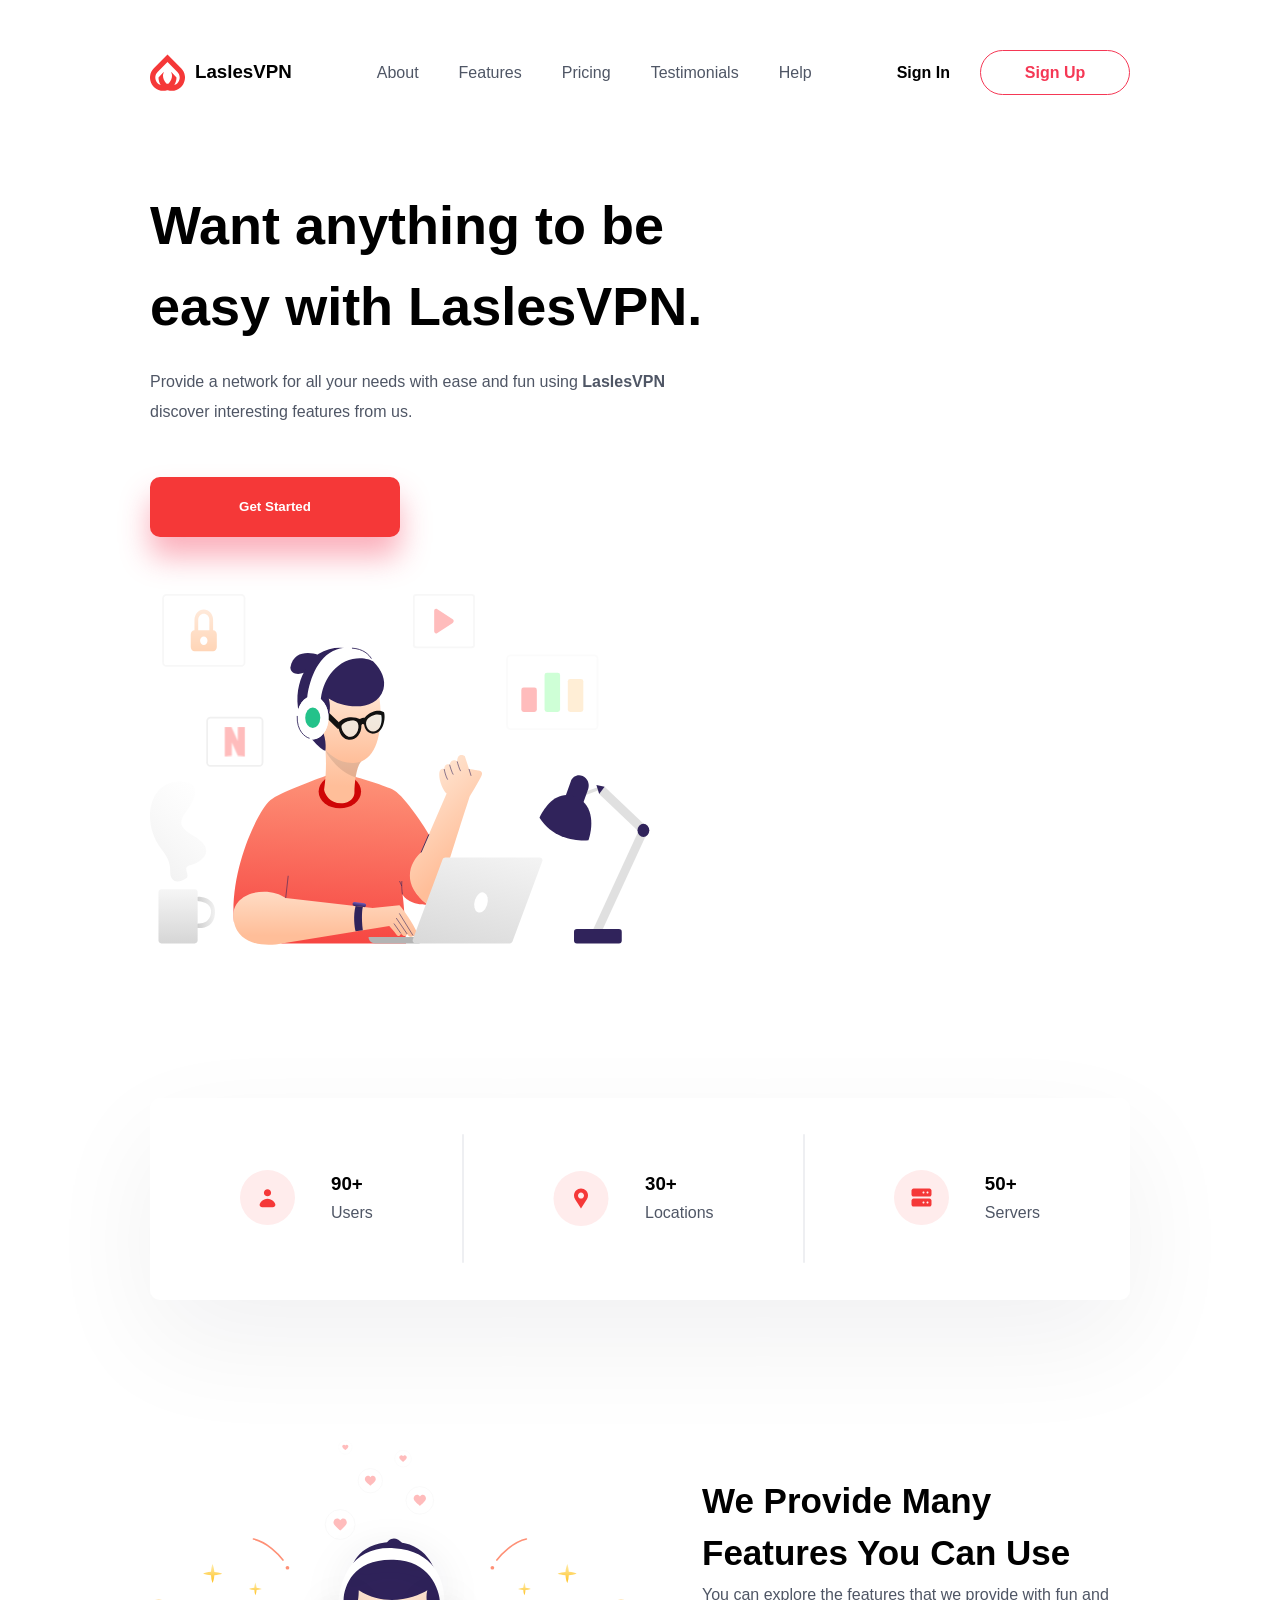
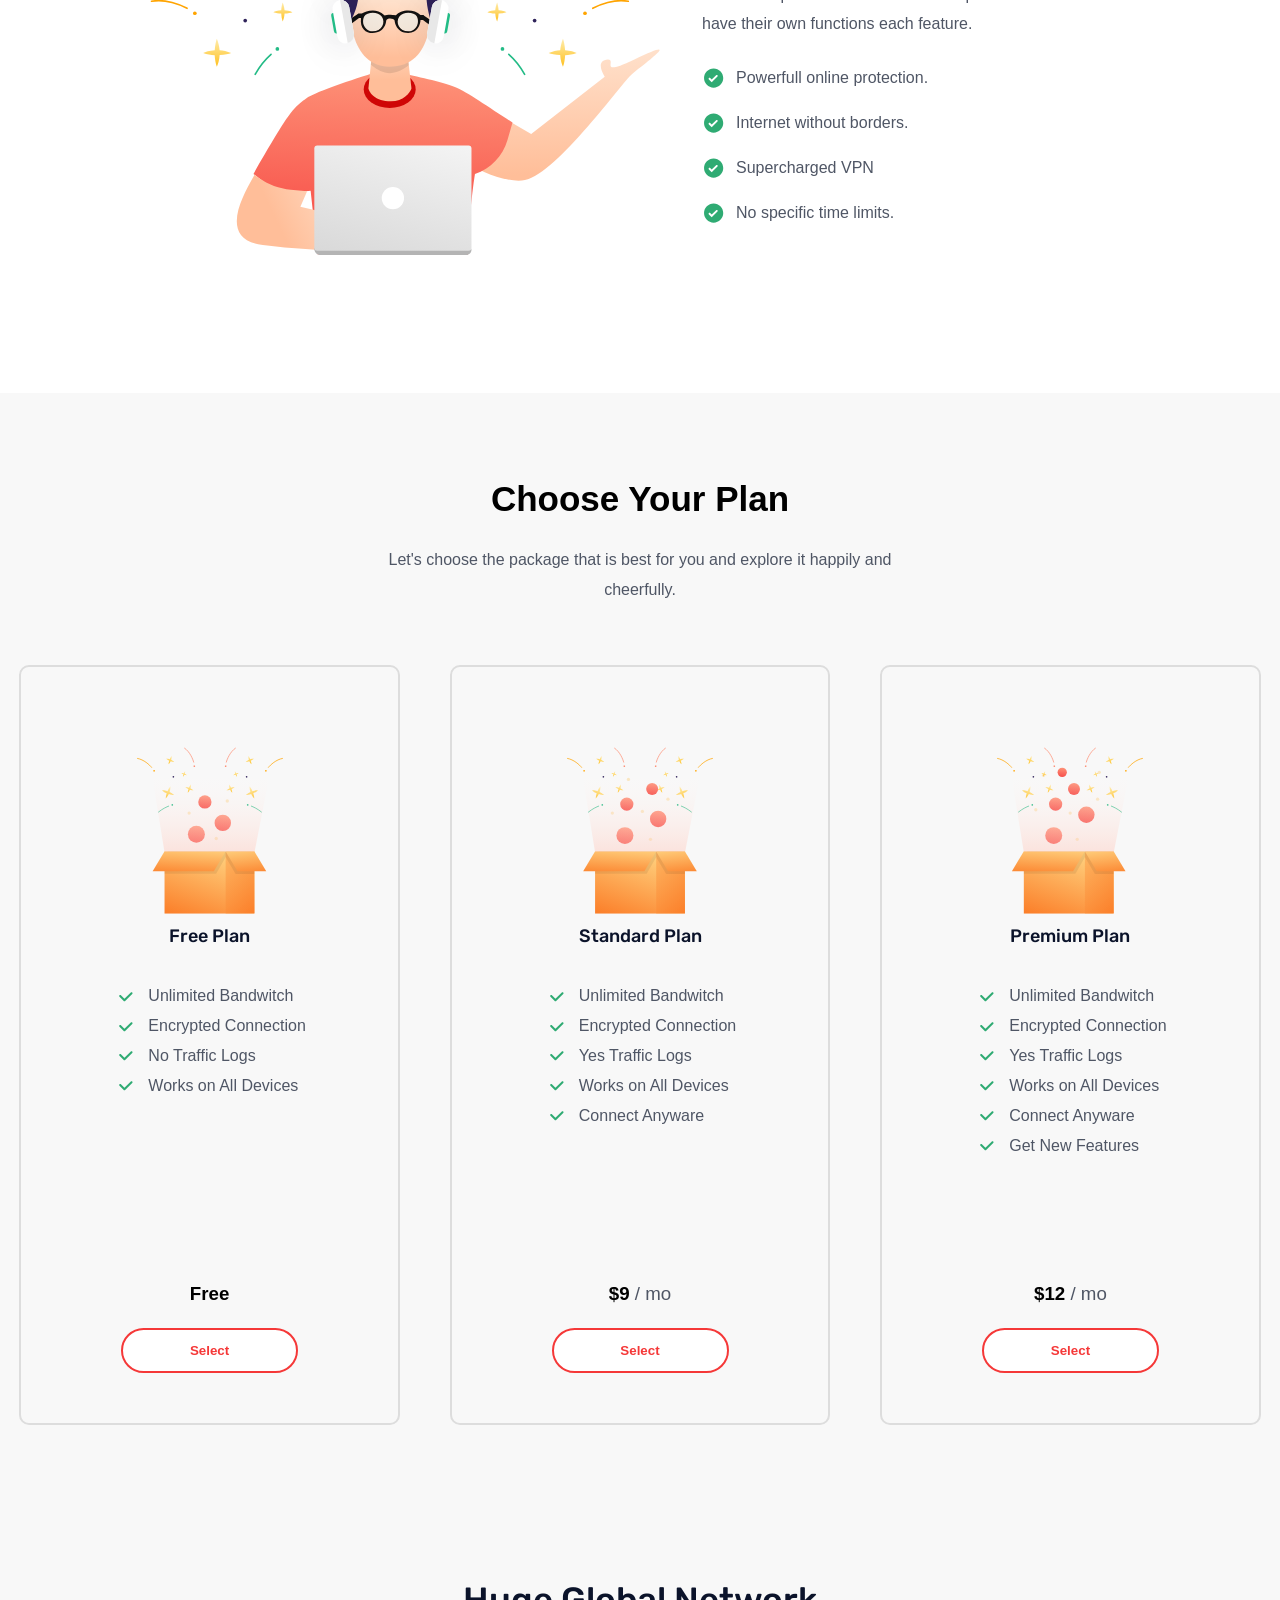
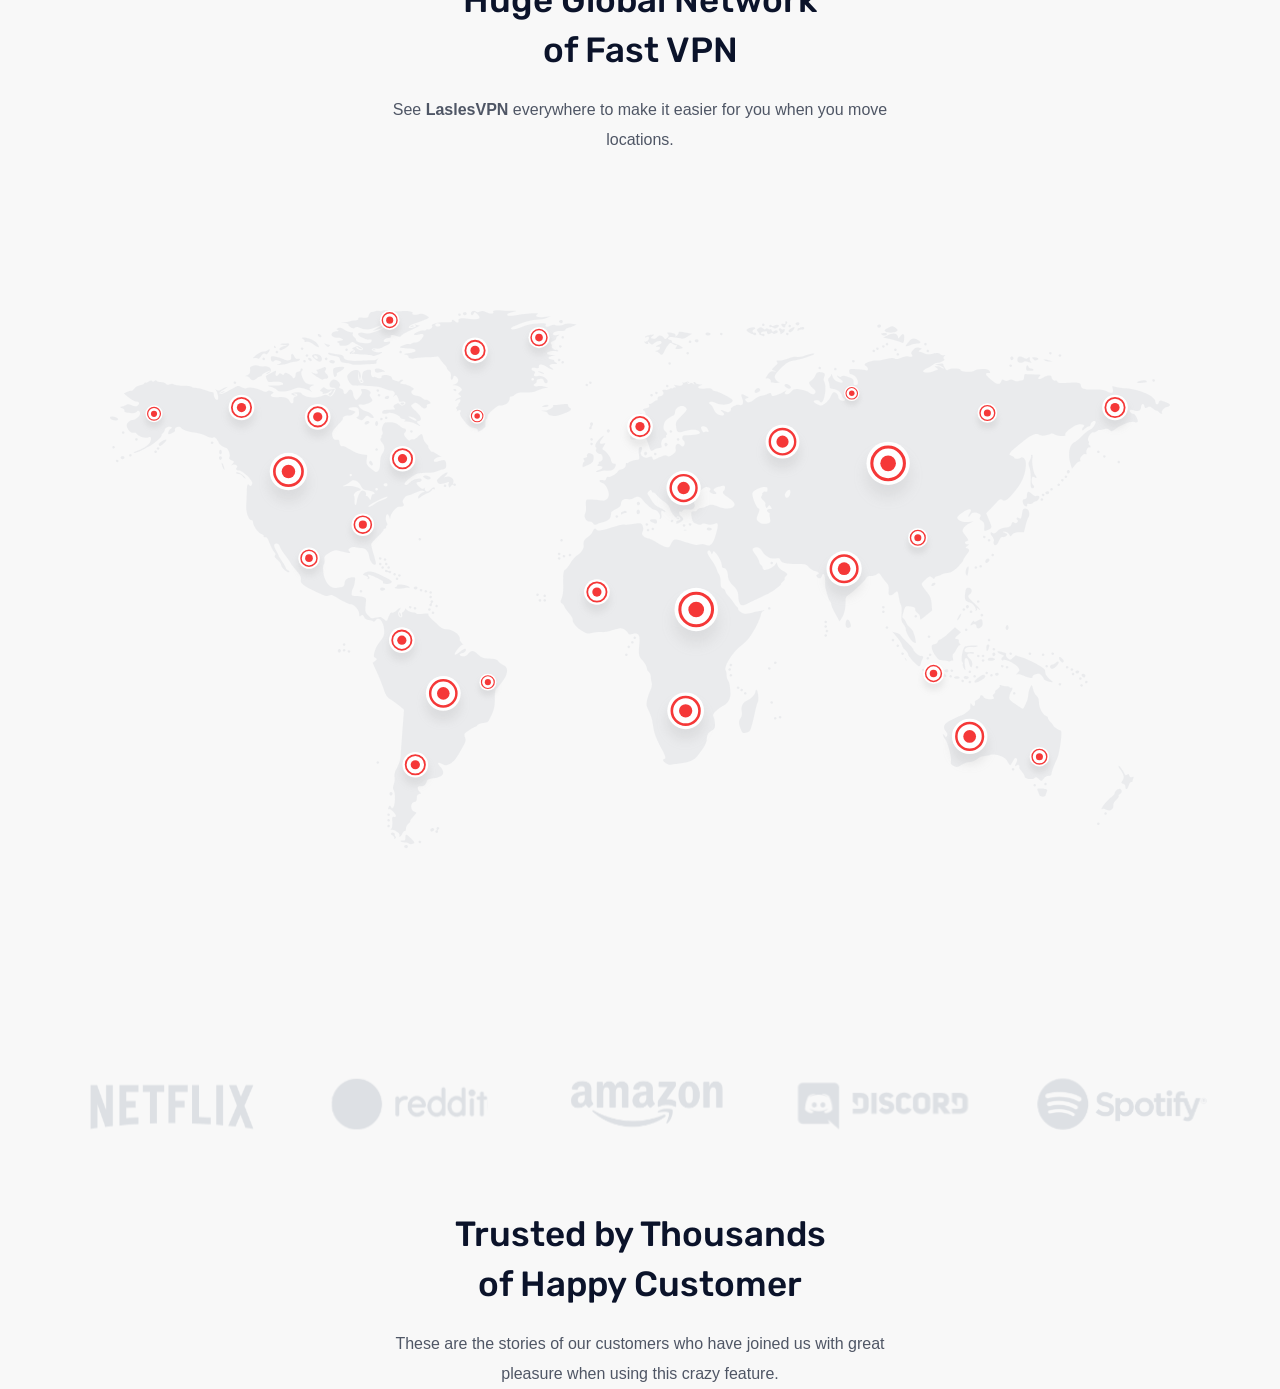
==== commit 9e9e17ad: "Измененны SVG" ====
--- a/Landing.html
+++ b/Landing.html
@@ -941,496 +941,15 @@
                 <h2 class="Maph2">Huge Global Network of Fast VPN</h2>
                 <p class="text-ch">See <span class="headspan">LaslesVPN</span> everywhere to make it easier for you when you move locations.</p>
                 <div class="svgMap">
-                    <svg width="1060" height="539" viewBox="0 0 1060 539" fill="none" xmlns="http://www.w3.org/2000/svg">
-                        <path opacity="0.5" d="M273.839 0.362726C273.151 0.403143 272.682 0.534525 272.563 0.717045C272.244 1.20378 270.946 1.32406 269.636 1.00051C268.325 0.676933 266.298 0.803504 265.132 1.28397C263.967 1.76444 262.393 2.0666 261.642 1.95719C260.353 1.76932 258.538 4.42911 258.264 6.91779C258.196 7.54146 255.859 7.89695 253.048 7.69732C249.303 7.43137 248.004 7.7344 248.244 8.83121C248.46 9.81574 247.265 10.3459 244.717 10.3902C242.586 10.4273 240.481 10.81 240.025 11.2406C239.569 11.6712 237.251 12.0798 234.884 12.1619L230.568 12.3036L234.771 13.0122C237.083 13.3978 238.704 14.0802 238.374 14.5359C238.044 14.9916 238.999 16.1917 240.513 17.1933C242.632 18.5942 243.655 18.7333 244.942 17.7248C246.062 16.847 247.348 16.753 248.807 17.4768C254.41 20.2569 260.473 20.1393 266.483 17.1225C270.612 15.0501 272.758 14.5423 273.651 15.3862C275.581 17.2082 272.461 19.3354 264.194 21.9059C258.911 23.5486 256.292 23.8532 254.362 23.0398C251.557 21.8582 247.982 22.5963 247.982 24.3507C247.982 26.1462 256.534 30.282 258.828 29.5948C261.643 28.7512 262.861 30.6452 260.629 32.3939C258.158 34.33 246.18 32.4814 246.18 30.1616C246.18 29.232 245.244 27.8046 244.116 27.0081C242.988 26.2115 242.381 24.7984 242.765 23.8546C243.149 22.9107 243.004 22.2418 242.427 22.3664C241.192 22.6332 237.318 21.3838 234.771 19.8861C231.198 17.7848 229.937 17.4484 227.904 18.1854C226.132 18.8272 226.089 19.0883 227.603 19.9925C229.359 21.0407 229.035 21.2364 224.864 21.5515C224.038 21.6139 222.73 22.4086 221.974 23.3231C220.236 25.4252 223.157 27.7801 227.566 27.8585C229.217 27.8878 231.379 28.4323 232.37 29.0277C233.778 29.8744 233.313 30.2695 230.155 30.8703C226.91 31.4875 226.477 31.8444 228.054 32.6773C229.132 33.2473 229.713 34.1826 229.33 34.7678C228.941 35.3614 230.693 35.8308 233.308 35.8308C236.468 35.8308 238.713 35.0891 240.175 33.5631C241.84 31.826 242.713 31.5894 243.966 32.571C244.864 33.2745 247.227 34.6798 249.22 35.6891C251.213 36.6983 252.949 38.0418 253.048 38.6654C253.352 40.5795 249.307 40.6258 247.306 38.7363C246.267 37.7553 245.962 36.9647 246.63 36.9647C247.299 36.9647 248.174 37.4749 248.582 38.0986C248.99 38.7222 250.223 39.2324 251.321 39.2324C252.864 39.2324 252.677 38.8076 250.533 37.3899C248.24 35.8732 247.221 35.8035 244.604 36.9293C241.763 38.1513 241.632 38.4145 243.515 39.4095C245.717 40.5726 245.258 42.6637 242.802 42.6339C241.943 42.6235 242.095 42.1605 243.178 41.5C244.168 40.8955 244.439 40.4016 243.778 40.4016C241.808 40.4016 238.981 42.463 239.838 43.2716C240.275 43.6843 245.337 44.1997 251.096 44.4409C256.855 44.6821 261.87 45.1529 262.205 45.4685C263.061 46.2774 263.536 46.2204 268.022 44.689C272.154 43.2779 273.628 41.3139 269.86 42.2441C266.88 42.9799 260.88 40.6328 261.867 39.126C262.309 38.4498 263.971 38.2129 265.582 38.5945C267.315 39.0053 270.093 38.5135 272.375 37.3898C274.492 36.3469 276.978 35.156 277.929 34.7323C278.881 34.3087 279.89 33.2876 280.181 32.4647C280.564 31.3799 279.902 31.1731 277.741 31.6851C276.102 32.0736 274.411 32.0487 273.988 31.6497C272.625 30.3624 275.816 27.8938 278.83 27.8938C280.439 27.8938 281.424 27.4114 281.044 26.8308C279.818 24.958 282.363 24.5427 286.298 25.945C289.453 27.0695 290.306 27.0277 291.177 25.697C291.759 24.8079 296.48 22.1263 301.647 19.7797C306.815 17.4331 310.412 15.5221 309.641 15.4924C308.869 15.4626 307.248 15.1189 306.038 14.7483C304.404 14.2479 304.237 14.3628 305.437 15.1735C306.672 16.0072 306.193 16.5486 303.373 17.4766C299.509 18.7484 297.364 17.6267 299.921 15.6695C300.739 15.0431 303.854 13.7792 306.826 12.8349C314.002 10.5553 318.836 8.42509 318.836 7.55541C318.836 7.16635 317.35 6.02255 315.533 5.03969C313.142 3.74566 311.237 3.52221 308.628 4.22473C304.656 5.29434 301.477 4.692 302.548 3.05547C303.57 1.49507 297.463 0.569039 290.389 1.21292C286.964 1.52467 281.707 1.32168 278.68 0.787722C277.167 0.520753 275.692 0.3781 274.59 0.362538C274.314 0.358647 274.068 0.349251 273.839 0.362726ZM388.04 0.362726C384.829 0.394272 382.534 0.971538 383.086 1.81542C384.469 3.92699 380.356 4.25716 376.444 2.34692C373.523 0.920686 371.902 0.73154 369.876 1.60283C368.027 2.3985 366.77 2.3907 365.898 1.5674C364.23 -0.00819376 360.869 1.27398 360.869 3.4808C360.869 5.76377 362.821 5.71781 363.759 3.40993C364.392 1.85179 364.899 1.95244 367.399 4.22489C369.363 6.00942 369.937 7.31305 369.163 8.19331C368.175 9.3174 362.107 9.48057 356.066 8.54764C351.535 7.84798 347.744 8.66791 348.372 10.213C349.308 12.5145 347 13.436 345.258 11.4531C343.464 9.4131 341.54 9.2215 341.955 11.1342C342.171 12.1302 340.234 12.438 335.05 12.1972C328.193 11.8786 320.212 14.0621 322.027 15.7758C323.226 16.9078 319.822 20.125 318.086 19.4962C317.223 19.1832 316.207 19.3877 315.835 19.9568C315.462 20.526 314.48 20.7509 313.658 20.4529C311.691 19.7404 302.538 23.942 304.088 24.8465C304.745 25.23 306.975 25.0872 309.042 24.5277C313.991 23.1876 314.835 24.7095 311.481 28.9922C309.626 31.3611 307.763 32.4291 305.477 32.4291C303.658 32.4291 301.838 32.9646 301.423 33.5984C301.009 34.2322 300.137 34.4253 299.509 34.059C298.008 33.1831 290.015 35.6879 290.015 37.0354C290.015 38.0879 291.469 38.3362 300.11 38.559C302.7 38.6258 305.05 39.3021 305.326 40.0826C305.88 41.6476 304.888 42.0606 297.82 43.2716C293.505 44.011 293.322 44.1715 296.019 44.8306C297.67 45.2341 298.751 45.9987 298.421 46.5313C297.525 47.977 302.269 49.2507 305.026 48.3029C306.347 47.8489 311.717 47.3969 316.96 47.2754C322.203 47.1539 326.923 46.7922 327.43 46.4958C327.938 46.1995 329.106 47.3811 330.057 49.1178C331.009 50.8546 332.947 53.2462 334.336 54.4327C335.724 55.6192 336.85 57.1984 336.85 57.9405C336.85 58.6826 337.883 60.1622 339.139 61.2357C340.73 62.5944 341.252 64.2 340.866 66.5152C340.227 70.3403 342.247 71.0867 343.267 67.4011C343.819 65.4101 344.264 65.2014 345.669 66.3026C349.769 69.5153 348.723 73.4777 343.455 74.7002C341.807 75.0826 342.219 75.2832 344.769 75.3734C346.813 75.4458 349.374 76.4597 350.473 77.6057C352.342 79.556 352.344 79.8317 350.098 81.7513C347.836 83.684 347.79 83.8574 349.76 85.2238C351.677 86.5532 351.587 86.7896 348.559 87.8812C346.742 88.536 345.256 89.6461 345.256 90.3615C345.256 91.308 345.747 91.2878 347.02 90.2906C349.81 88.1043 351.782 90.0889 349.347 92.6291C348.211 93.8145 347.773 94.8062 348.371 94.826C348.969 94.8458 348.478 95.5647 347.283 96.4205C345.883 97.4226 345.587 98.2378 346.42 98.7236C347.13 99.1384 347.338 100.078 346.87 100.814C346.326 101.671 346.689 101.615 347.921 100.672C350.101 99.0048 351.626 100.343 350.135 102.621C349.513 103.572 350.371 105.845 352.499 108.822C357.159 115.341 360.46 117.938 364.245 117.999C366.026 118.027 367.54 118.672 367.623 119.452C367.706 120.231 367.841 121.16 367.923 121.507C368.242 122.848 375.303 118.014 375.429 116.369C375.502 115.412 375.466 113.532 375.354 112.188C375.242 110.844 375.705 109.407 376.405 108.999C377.104 108.591 377.681 107.322 377.681 106.164C377.681 103.724 388.239 94.5217 389.915 95.4988C390.534 95.8605 392.599 95.5309 394.493 94.7902C397.891 93.4615 399.558 91.3126 399.785 87.9871C399.849 87.0517 400.573 86.4139 401.399 86.5698C402.224 86.7257 403.967 85.8457 405.264 84.621C407.145 82.8454 409.168 82.4333 415.209 82.5305C419.866 82.6055 424.157 81.9623 426.355 80.9006C428.322 79.9507 431.812 78.7727 434.124 78.2787L438.327 77.3928L434.124 76.507C431.812 76.0276 428.782 75.9338 427.368 76.2589C424.333 76.9568 422.315 74.6739 425.079 73.6724C426.124 73.294 426.832 72.1416 426.655 71.1213C426.432 69.8341 427.38 69.179 429.733 68.9244C432.337 68.6427 433.248 69.1034 433.748 70.9087C434.544 73.7828 437.726 74.0361 437.726 71.2276C437.726 68.5848 431.207 64.952 428.119 65.8772C424.847 66.8577 422.824 65.5417 424.554 63.5741C425.58 62.4069 425.281 61.7848 423.353 60.8103C419.923 59.0773 421.57 57.0802 425.717 57.9403C428.457 58.5084 429.052 58.2734 428.907 56.6293C428.653 53.7524 432.81 53.9854 436.938 57.0899C438.805 58.4941 441.218 59.641 442.305 59.641C443.837 59.641 443.676 59.2476 441.592 57.8694C438.179 55.6122 439.194 53.9719 444.031 53.9719C447.596 53.9719 447.667 53.8844 445.457 52.3065C444.175 51.3909 443.671 50.5577 444.331 50.4641C444.992 50.3704 443.949 49.9722 442.005 49.5782C437.408 48.6468 437.367 46.8144 441.93 45.8932L445.532 45.1846L441.704 45.0429C439.597 44.9691 437.551 44.4305 437.163 43.8382C435.986 42.0398 440.873 40.3292 445.007 41.1099C447.907 41.6575 448.686 41.5061 448.009 40.4722C447.51 39.7097 446.822 39.3613 446.471 39.6926C445.297 40.8004 441.134 37.9288 441.742 36.4329C442.072 35.6213 441.745 34.4164 441.029 33.7399C440.093 32.856 440.645 32.191 442.943 31.3659C444.702 30.7346 446.133 29.4512 446.133 28.5313C446.133 27.6114 447.079 26.3198 448.235 25.6258C450.012 24.5585 449.864 24.43 447.221 24.9526C443.479 25.6926 442.044 24.7038 443.881 22.6141C444.627 21.7652 447.553 21.0904 450.486 21.0904C454 21.0904 455.641 20.6379 455.44 19.7086C455.275 18.9439 456.376 18.1178 457.879 17.9015C459.383 17.6853 462.009 16.8501 463.696 16.0236L466.736 14.5354L461.933 13.7559C459.286 13.3338 456.158 13.4677 454.952 14.0748C451.905 15.6093 447.043 16.0957 445.232 15.0315C444.395 14.5393 442.104 14.8806 440.128 15.811C436.618 17.4642 434.397 16.6443 435.963 14.252C436.483 13.4564 433.848 13.1698 427.931 13.437C421.5 13.7274 417.092 14.7217 411.644 17.0512C407.357 18.8842 403.324 19.9216 402.149 19.496C399.188 18.4232 401.029 17.1716 411.494 13.2244C417.438 10.9826 422.842 9.75201 426.694 9.75201C429.975 9.75202 434.454 8.97562 436.676 8.01579L440.729 6.27958L433.937 6.95276C426.829 7.66389 423.998 6.33645 427.782 4.08275C430.181 2.65387 418.747 3.21881 405.978 5.14569C402.052 5.738 398.35 5.91559 397.759 5.57088C395.971 4.52755 398.872 2.67647 403.726 1.74417C407.896 0.943089 407.682 0.861316 401.099 0.822928C397.136 0.799798 392.812 0.675903 391.492 0.539464C390.29 0.415363 389.109 0.351779 388.039 0.362305L388.04 0.362726ZM354.827 2.09894C353.559 2.14687 352.435 3.1365 353.101 4.15406C353.481 4.73458 354.282 5.21709 354.865 5.217C356.547 5.217 357.446 3.16609 356.103 2.38237C355.703 2.14902 355.25 2.08297 354.827 2.09894ZM349.273 3.40992C349.101 3.43472 348.904 3.49582 348.748 3.58709C348.122 3.95215 347.948 4.73255 348.335 5.32331C348.721 5.91401 349.548 6.07814 350.174 5.71307C350.799 5.348 350.973 4.56762 350.586 3.97686C350.296 3.53383 349.788 3.33552 349.273 3.40992ZM450.901 10.0359C449.632 10.0838 448.508 11.0734 449.174 12.091C449.554 12.6715 450.356 13.154 450.938 13.1539C452.62 13.1539 453.52 11.103 452.177 10.3193C451.777 10.086 451.324 10.0199 450.901 10.0359ZM676.002 11.2406C675.359 11.2569 675.148 12.0727 675.439 13.5792C675.545 14.1234 674.854 14.2788 673.901 13.9335C671.483 13.0576 670.458 14.3343 672.099 16.2012C673.39 17.6699 675.788 17.8728 675.214 16.4846C675.379 16.4101 675.514 16.2872 675.514 16.0949C675.514 16.0269 675.442 15.9464 675.327 15.8469C675.513 15.3391 675.925 14.6474 676.49 14.0043C677.538 12.8123 677.636 11.9823 676.79 11.4886C676.484 11.3098 676.217 11.2352 676.002 11.2406ZM687.486 12.3036C686.217 12.3515 685.093 13.3411 685.76 14.3587C686.139 14.9392 686.941 15.4217 687.523 15.4216C689.205 15.4216 690.105 13.3707 688.762 12.587C688.362 12.3536 687.909 12.2876 687.486 12.3036ZM327.62 13.3311C329.257 13.3411 330.931 14.3769 330.247 15.4216C329.309 16.8555 326.398 16.8927 325.481 15.4925C325.101 14.912 325.378 14.0956 326.081 13.6854C326.526 13.4261 327.075 13.3278 327.62 13.3311ZM653.107 13.6146C652.935 13.6393 652.738 13.7004 652.582 13.7917C651.956 14.1568 651.782 14.9372 652.169 15.5279C652.555 16.1186 653.382 16.2828 654.008 15.9177C654.633 15.5526 654.807 14.7722 654.421 14.1815C654.131 13.7385 653.622 13.5401 653.107 13.6146ZM769.146 14.5713C767.877 14.6192 766.753 15.6088 767.419 16.6264C767.799 17.2069 768.6 17.6894 769.183 17.6893C770.865 17.6893 771.765 15.6384 770.422 14.8547C770.022 14.6213 769.568 14.5553 769.146 14.5713ZM666.954 14.713C666.048 14.769 664.936 15.1153 663.877 15.7405C663.097 16.2009 662.122 16.0656 661.7 15.4216C661.278 14.7777 660.412 14.5605 659.786 14.9256C659.16 15.2906 658.987 16.071 659.373 16.6618C659.76 17.2525 660.53 17.4546 661.1 17.1224C661.669 16.7903 662.447 17.0048 662.826 17.583C663.205 18.1613 664.18 18.5159 665.003 18.398C667.48 18.0431 669.609 16.4738 668.943 15.4571C668.591 14.9192 667.86 14.657 666.954 14.713ZM679.526 14.7484C679.355 14.7732 679.157 14.8343 679.001 14.9256C678.375 15.2907 678.201 16.0711 678.588 16.6618C678.975 17.2525 679.801 17.4167 680.427 17.0516C681.053 16.6865 681.227 15.9061 680.84 15.3154C680.55 14.8723 680.041 14.674 679.526 14.7484ZM272.452 15.5634C271.629 15.6989 269.92 16.5727 266.373 18.3981C260.779 21.2767 262.749 21.5199 270.163 18.8587C271.843 18.2555 273.203 17.2301 273.203 16.591C273.203 15.9815 273.157 15.609 272.753 15.5635C272.668 15.554 272.57 15.5441 272.452 15.5634ZM302.701 15.5634C301.943 15.5682 301.085 15.8842 300.562 16.3784C299.671 17.2198 300.14 17.3676 302.138 16.8744C303.762 16.4735 304.276 15.9528 303.376 15.6697C303.16 15.6015 302.954 15.5619 302.701 15.5634ZM781.947 16.2721C780.99 16.3301 779.892 16.8954 777.894 18.0083C774.091 20.127 773.9 20.4835 775.755 21.7642C778.064 23.358 786.089 22.6017 787.426 20.6657C787.884 20.0031 786.904 18.5952 785.212 17.5477C783.754 16.6443 782.905 16.2141 781.947 16.2721ZM692.253 16.9099C691.76 16.9439 691.24 17.0876 690.827 17.3351C690.002 17.8301 688.921 18.2468 688.425 18.2563C687.93 18.2659 687.525 18.639 687.525 19.1067V20.7366C687.525 21.1731 688.135 20.9756 688.876 20.276C689.617 19.5764 690.922 19.2617 691.766 19.5673C693.663 20.2548 695.247 18.1029 693.567 17.1224C693.231 16.9266 692.747 16.8759 692.253 16.9099ZM643.053 17.1579C640.885 17.1427 637.53 18.3342 636.561 19.8154C635.902 20.8213 639.9 23.7809 642.077 23.8901C642.518 23.9122 643.289 24.2898 643.766 24.7405C644.956 25.8644 646.89 24.5842 646.018 23.2523C645.631 22.6617 644.875 22.4379 644.329 22.7563C643.783 23.0747 643.036 22.609 642.678 21.7287C642.32 20.8485 642.894 19.8449 643.954 19.4611C645.244 18.9937 645.512 18.3811 644.704 17.6186C644.371 17.3043 643.776 17.163 643.053 17.1579ZM650.709 17.1579C650.09 17.1299 649.434 17.4758 648.457 18.15C646.438 19.5439 646.372 19.9186 647.932 21.6933C648.898 22.792 649.561 24.0143 649.395 24.3862C649.23 24.7581 649.578 25.0595 650.183 25.0594C650.789 25.0594 651.695 25.4236 652.173 25.8744C653.363 26.9983 655.296 25.7181 654.424 24.3862C654.038 23.7955 653.267 23.5934 652.698 23.9256C652.129 24.2577 651.378 24.0633 651.009 23.5004C650.641 22.9375 651.519 22.2002 652.998 21.835C656.649 20.9337 656.901 20.9248 656.901 22.1185C656.901 24.1162 658.682 24.8044 660.391 23.465C661.569 22.5418 662.335 22.5084 662.868 23.3232C663.411 24.1519 664.387 24.1158 666.096 23.2524C667.834 22.3739 668.201 21.6616 667.296 20.8075C666.392 19.9534 665.505 20.0003 664.294 20.9492C662.94 22.0104 662.425 21.8789 661.817 20.3823C661.394 19.3417 660.698 18.8174 660.279 19.213C659.86 19.6087 658.854 19.4009 658.027 18.7524C656.978 17.9306 656.276 17.9786 655.7 18.8587C655.124 19.7388 654.25 19.5577 652.81 18.3272C651.922 17.5685 651.327 17.186 650.709 17.1579ZM683.81 17.1934C682.049 17.2309 677.905 20.1813 678.593 21.2327C678.957 21.7881 679.688 22.2249 680.207 22.2248C681.698 22.2248 685.232 18.1464 684.41 17.3705C684.276 17.244 684.061 17.1881 683.81 17.1934ZM669.924 18.1501C669.75 18.17 669.555 18.236 669.399 18.3273C668.773 18.6923 668.678 19.575 669.174 20.3115C669.67 21.048 670.169 22.0407 670.262 22.5084C670.355 22.9761 670.48 23.6944 670.562 24.1029C670.645 24.5113 671.771 23.9427 673.077 22.8273C675.314 20.9161 675.346 18.088 673.114 19.3903C672.545 19.7225 671.734 19.4674 671.313 18.8234C670.997 18.3404 670.449 18.0905 669.924 18.1501ZM570.023 21.6934C568.778 21.6722 568.634 22.0328 568.634 22.7563C568.634 23.5605 567.725 24.9122 566.608 25.7682C565.45 26.6546 564.96 26.7435 565.444 25.9808C566.505 24.3107 564.564 23.1243 559.927 22.6147C556.824 22.2735 556.564 22.475 557.901 23.9965C559.172 25.4423 559.049 26.0901 557.338 27.6815C555.454 29.4344 555.147 29.4252 553.848 27.7878C551.584 24.9335 549.04 24.7044 546.943 27.15C545.594 28.7219 544.293 29.1494 542.702 28.5673C540.459 27.747 540.455 27.7099 542.739 26.1224C545.302 24.3421 544.428 24.1311 538.761 25.2012C536.697 25.591 535.008 26.3903 535.008 26.9729C535.008 27.5553 535.549 27.7126 536.209 27.3272C538.691 25.8791 540.001 28.0777 537.936 30.2327C536.814 31.4033 535.295 32.0313 534.558 31.6145C533.821 31.1977 533.958 31.7355 534.858 32.7838C536.641 34.8587 539.167 34.2528 537.823 32.0751C537.368 31.3387 538.19 31.7021 539.624 32.8901C542.001 34.8584 542.4 34.8966 544.316 33.2799C547.064 30.9595 550.824 30.3648 551.484 32.146C551.771 32.9216 550.637 34.0497 548.932 34.6617C545.406 35.9273 544.762 37.2172 547.918 36.7168C551.213 36.1945 550.4 39.5843 547.018 40.4727C545.366 40.9063 544.892 41.3318 545.967 41.3939C547.042 41.4561 548.597 42.2656 549.419 43.201C551.59 45.6699 552.563 45.3346 554.261 41.4648C555.093 39.5684 556.782 36.752 558.051 35.2287C560.186 32.6666 560.596 32.6057 563.117 34.1657C564.617 35.0933 566.263 35.4505 566.795 34.9807C567.327 34.5108 567.125 35.3017 566.345 36.7169C565.006 39.1462 565.133 39.2747 568.672 39.0201C570.734 38.8717 572.635 38.4295 572.875 38.0634C573.312 37.3956 567.532 34.3543 563.455 33.1028C562.257 32.7351 561.589 31.9946 561.954 31.4374C562.319 30.8803 561.395 30.1344 559.927 29.7721C557.853 29.26 557.607 28.8097 558.727 27.7524C559.846 26.6952 561.628 26.704 566.758 27.7878C573.014 29.1098 573.587 29.0311 577.679 26.406L581.994 23.6422L578.016 22.8981C573.626 22.0997 571.268 21.7147 570.023 21.6934ZM597.832 22.4021C597.286 22.3987 596.738 22.4971 596.293 22.7564C595.59 23.1665 595.313 23.9829 595.693 24.5635C596.609 25.9637 599.52 25.9265 600.459 24.4926C601.143 23.4479 599.469 22.4121 597.832 22.4021ZM611.08 22.6855C610.908 22.7103 610.711 22.7714 610.555 22.8626C609.929 23.2277 609.755 24.0081 610.142 24.5989C610.528 25.1896 611.355 25.3537 611.981 24.9886C612.606 24.6236 612.78 23.8432 612.394 23.2524C612.104 22.8094 611.595 22.6111 611.08 22.6855ZM677.13 22.6855C676.959 22.7103 676.761 22.7714 676.605 22.8626C675.979 23.2277 675.805 24.0081 676.192 24.5989C676.579 25.1896 677.405 25.3537 678.031 24.9886C678.657 24.6236 678.83 23.8432 678.444 23.2524C678.154 22.8094 677.645 22.6111 677.13 22.6855ZM774.443 22.8981C773.816 22.8982 773.091 22.9718 772.379 23.1461C770.665 23.566 770.532 23.888 771.779 24.6343C773.889 25.8974 776.077 25.8867 776.92 24.5988C777.573 23.601 776.325 22.8976 774.443 22.8981ZM783.45 23.3941C781.736 23.4858 779.588 24.1587 777.108 25.4138L773.055 27.4689L779.847 28.9216C783.575 29.7057 787.962 31.0283 789.605 31.8624C793.347 33.7622 793.828 33.4355 794.183 29.0278C794.604 23.8195 793.262 22.5958 790.656 25.7681L788.441 28.461L787.691 25.9099C787.167 24.1235 785.654 23.2763 783.45 23.3941ZM208.437 23.9256C208.346 23.9469 208.252 23.9868 208.175 24.0319C207.51 24.4195 207.612 25.3609 208.437 26.2996C209.205 27.1726 210.334 27.5813 210.952 27.2208C211.616 26.8332 211.514 25.9273 210.689 24.9885C210.018 24.2246 209.079 23.7763 208.437 23.9256ZM452.566 26.087C452.394 26.1118 452.197 26.1728 452.04 26.2641C451.414 26.6292 451.241 27.4096 451.627 28.0003C452.014 28.591 452.841 28.7552 453.466 28.3901C454.092 28.025 454.266 27.2446 453.879 26.6539C453.589 26.2109 453.081 26.0126 452.566 26.087ZM193.096 27.4688C191.476 27.5263 191.183 28.1504 193.246 29.2404C194.335 29.816 194.884 30.7915 194.484 31.4017C194.049 32.0671 194.868 32.2569 196.548 31.8624C198.563 31.3893 200.544 32.1246 203.566 34.5198C208.619 38.5253 210.562 38.0475 207.207 33.5986C205.772 31.697 202.496 29.6587 199.213 28.6026C197.123 27.9304 195.236 27.5442 193.884 27.4687C193.602 27.453 193.327 27.4606 193.096 27.4688ZM803.837 28.4964C801.998 28.4768 800.408 29.5422 798.62 31.7561C796.965 33.8052 795.618 35.7435 795.618 36.0789C795.618 36.4143 797.644 36.0276 800.121 35.1931C802.598 34.3585 805.763 33.626 807.139 33.5986C810.851 33.5248 811.533 32.2697 808.828 30.4805C806.858 29.1778 805.266 28.5116 803.837 28.4964ZM586.624 29.3113C585.355 29.3593 584.231 30.3489 584.897 31.3665C585.277 31.947 586.079 32.4295 586.661 32.4294C588.343 32.4294 589.243 30.3785 587.9 29.5948C587.5 29.3614 587.047 29.2954 586.624 29.3113ZM579.869 30.6223C579.697 30.6471 579.5 30.7082 579.343 30.7995C578.717 31.1646 578.544 31.9449 578.93 32.5357C579.317 33.1264 580.144 33.2905 580.769 32.9255C581.395 32.5604 581.569 31.78 581.182 31.1892C580.892 30.7462 580.383 30.5479 579.869 30.6223ZM776.819 32.89C776.648 32.9148 776.45 32.9759 776.294 33.0672C775.668 33.4322 775.495 34.2126 775.881 34.8034C776.268 35.3941 777.094 35.5582 777.72 35.1931C778.346 34.8281 778.52 34.0477 778.133 33.4569C777.843 33.0139 777.334 32.8156 776.819 32.89ZM815.248 32.89C815.077 32.9148 814.879 32.9759 814.723 33.0672C814.097 33.4322 813.924 34.2126 814.31 34.8034C814.697 35.3941 815.523 35.5582 816.149 35.1931C816.775 34.8281 816.949 34.0477 816.562 33.4569C816.272 33.0139 815.763 32.8156 815.248 32.89ZM177.935 33.2798C177.494 33.4357 175.489 33.5632 173.469 33.5632C171.448 33.5632 170.089 34.0003 170.429 34.5199C170.769 35.0395 172.832 35.3042 175.008 35.1223C177.183 34.9404 177.867 35.0523 176.546 35.3703C172.368 36.3762 168.8 38.4111 169.453 39.4096C170.36 40.7946 170.999 40.6243 175.571 37.9568C177.826 36.6407 179.462 34.9825 179.211 34.2718C178.96 33.5611 178.375 33.1238 177.935 33.2798ZM214.563 33.5278C214.198 33.5481 214.519 33.9989 215.426 35.0515C217.3 37.2265 218.701 37.478 219.779 35.831C220.188 35.2074 220.012 34.6971 219.366 34.6971C218.721 34.6971 217.199 34.3461 215.989 33.9176C215.263 33.6603 214.782 33.5156 214.563 33.5278ZM450.169 35.1577C449.997 35.1825 449.8 35.2436 449.643 35.3349C449.018 35.6999 448.844 36.4803 449.231 37.0711C449.617 37.6618 450.444 37.8259 451.07 37.4608C451.695 37.0958 451.869 36.3154 451.482 35.7246C451.192 35.2816 450.684 35.0833 450.169 35.1577ZM773.217 35.1577C773.045 35.1825 772.848 35.2436 772.691 35.3349C772.065 35.6999 771.892 36.4803 772.278 37.0711C772.665 37.6618 773.492 37.8259 774.117 37.4608C774.743 37.0958 774.917 36.3154 774.53 35.7246C774.24 35.2816 773.732 35.0833 773.217 35.1577ZM164.458 35.8309C164.167 35.8309 163.933 36.3411 163.933 36.9648C163.933 37.5884 164.509 38.0987 165.209 38.0987C165.908 38.0987 166.142 37.5884 165.734 36.9648C165.326 36.3412 164.75 35.8309 164.458 35.8309ZM191.967 37.4254C191.796 37.4502 191.598 37.5113 191.442 37.6025C190.816 37.9676 190.643 38.748 191.029 39.3387C191.416 39.9294 192.242 40.0936 192.868 39.7285C193.494 39.3634 193.668 38.583 193.281 37.9923C192.991 37.5493 192.482 37.351 191.967 37.4254ZM767.209 37.4254C767.037 37.4502 766.84 37.5113 766.683 37.6025C766.057 37.9676 765.884 38.748 766.27 39.3387C766.657 39.9294 767.484 40.0936 768.109 39.7285C768.735 39.3634 768.909 38.583 768.522 37.9923C768.232 37.5493 767.724 37.351 767.209 37.4254ZM807.44 37.5317C805.865 37.5651 804.684 38.2915 803.086 39.9766C801.114 42.0562 800.697 43.2541 801.585 44.2639C803.304 46.2197 801.808 47.2605 798.433 46.4607C796.814 46.0771 793.707 46.6439 791.19 47.7717C787.979 49.21 786.252 49.4018 784.81 48.5512C783.415 47.7287 780.929 47.8587 776.366 48.9764C772.803 49.8489 768.175 50.5709 766.083 50.5709C762.263 50.5709 755.553 52.7236 754.674 54.2205C754.415 54.6614 755.219 55.7268 756.475 56.5946C758.692 58.1248 758.163 61.4863 755.912 60.1732C755.304 59.8181 751.28 59.3671 746.981 59.1811C739.473 58.8563 739.174 58.9591 739.174 61.5197C739.174 63.0392 739.912 64.1771 740.863 64.1771C743.813 64.1771 747.485 68.0352 747.844 71.5117C748.126 74.2438 747.723 74.9164 745.78 74.9132C743.937 74.9102 743.443 74.2144 743.603 71.9369C743.781 69.4016 743.032 68.6597 738.462 67.0118C734.59 65.6156 732.678 65.4242 731.556 66.3031C730.446 67.1732 729.603 67.152 728.591 66.1968C727.643 65.3016 727.165 65.2647 727.165 66.0905C727.165 66.7671 728.596 68.1788 730.318 69.244C734.792 72.0121 732.28 74.0235 727.353 71.618C724.982 70.4603 723.229 68.5074 722.512 66.1615C721.894 64.1426 721.333 63.304 721.273 64.319C721.214 65.3339 720.343 66.8143 719.322 67.6142C718.241 68.4609 717.799 69.8247 718.271 70.874C718.969 72.4272 719.453 74.715 719.847 78.0668C719.902 78.5345 721.414 78.9172 723.187 78.9172C726.877 78.9172 731.969 82.9014 731.969 85.7911C731.969 86.8629 732.857 88.085 733.958 88.484C735.368 88.9949 735.605 89.551 734.709 90.3974C732.942 92.0653 728.366 89.6354 728.366 87.0313C728.366 84.6746 726.123 82.3188 723.9 82.3188C723.036 82.3188 721.502 84.2779 720.485 86.6769C719.469 89.076 717.002 92.193 715.006 93.5863C711.518 96.0214 711.225 96.046 707.238 94.2595C704.956 93.2374 703.4 91.9061 703.785 91.3187C704.711 89.9041 708.812 89.9545 709.752 91.3896C713.505 97.1233 717.691 77.2977 714.03 71.1216C713.458 70.1558 713.585 68.273 714.33 66.728C715.828 63.6244 714.094 61.9741 709.377 61.9446C707.391 61.9321 706.281 62.8495 705.399 65.2398C704.723 67.0695 702.87 69.3882 701.27 70.3775C698.708 71.9628 698.526 72.4487 699.844 74.6648C700.667 76.0477 702.291 77.8462 703.447 78.6687C704.603 79.4912 705.549 80.938 705.549 81.8576C705.549 84.6307 701.991 85.0162 699.169 82.5663C697.624 81.2251 693.942 79.9441 690.275 79.4836C684.431 78.7499 683.81 78.9437 681.155 81.8576C679.177 84.0292 677.678 84.7312 676.201 84.1962C674.374 83.5341 674.307 83.1593 675.713 81.5387C677.013 80.0415 676.618 80.0897 673.799 81.8222C671.847 83.0221 668.395 84.5992 666.143 85.33C662.481 86.5189 661.984 86.4333 661.452 84.515C660.905 82.5369 660.586 82.5171 657.437 84.0544C655.56 84.9708 652.864 85.7198 651.432 85.7198C650 85.7198 646.971 87.2505 644.714 89.1213C640.13 92.9219 638.08 93.3076 635.895 90.8221C634.671 89.4295 634.878 88.9838 637.021 88.2355C639.454 87.3858 639.36 87.1976 635.37 85.4009C630.716 83.3053 630.43 83.6297 632.405 88.9795C634.01 93.3269 632.109 96.5493 628.915 94.8614C626.804 93.7459 619.751 97.6176 620.846 99.2905C621.177 99.7958 620.694 100.789 619.758 101.523C618.437 102.558 617.217 102.46 614.354 101.062C610.363 99.1137 609.368 99.8531 612.778 102.231C614.349 103.328 614.548 104.054 613.528 105.031C611.424 107.048 604.882 103.367 603.883 99.6094C603.435 97.9228 601.958 95.6754 600.581 94.6134C598.351 92.8946 598.281 92.6087 600.055 91.956C601.152 91.5527 603.714 92.0384 605.722 93.0189C612.123 96.1437 622.685 94.4652 622.685 90.326C622.685 88.5096 608.823 81.1843 605.385 81.1843C604.487 81.1843 603.101 80.3938 602.27 79.4481C601.125 78.1452 599.374 77.9162 595.065 78.456C588.744 79.2477 585.753 77.3782 590.486 75.586C593.233 74.5458 593.23 74.5232 590.036 74.4521C588.258 74.4126 586.466 73.871 586.058 73.2474C585.649 72.6237 584.767 72.1135 584.106 72.1135C583.446 72.1135 583.31 72.7513 583.806 73.5308C584.522 74.6555 584.35 74.6695 582.905 73.5662C581.619 72.5841 580.693 72.5374 579.79 73.3891C578.888 74.2407 578.265 74.1709 577.614 73.1765C576.981 72.2096 577.172 72.0505 578.252 72.6804C579.293 73.2882 579.534 73.16 578.965 72.2906C578.377 71.3935 577.409 71.328 575.925 72.0781C574.731 72.6814 573.333 72.8073 572.81 72.3615C572.287 71.9157 572.247 72.1518 572.697 72.893C573.96 74.9717 569.848 76.6001 566.43 75.3733C563.732 74.4047 563.613 74.4784 565.117 76.33C566.019 77.4411 566.295 77.9615 565.717 77.4992C565.139 77.0369 563.939 77.2299 563.053 77.9244C562.166 78.619 561.439 78.8141 561.439 78.3496C561.439 77.8851 560.654 78.1077 559.713 78.8457C558.771 79.5836 557.285 80.0914 556.41 79.9795C552.718 79.5073 551.506 80.0229 552.807 81.5031C554.462 83.3858 552.629 86.2734 549.767 86.2865C548.42 86.2927 547.629 87.1345 547.628 88.5542C547.628 89.8015 547.282 90.5668 546.84 90.2549C546.399 89.9431 544.713 90.8303 543.125 92.2392C541.536 93.6481 539.811 94.4134 539.259 93.9399C538.708 93.4665 538.572 93.9943 538.997 95.1092C539.447 96.2918 539.185 97.3118 538.321 97.5541C532.449 99.2006 532.083 99.4473 533.818 100.46C534.763 101.011 535.602 102.802 535.694 104.428C535.885 107.798 532.823 109.929 530.14 108.326C527.798 106.927 526.549 107.002 526.912 108.503C527.077 109.184 526.186 110.333 524.923 111.054C518.935 114.475 517.851 116.549 519.819 120.869C520.246 121.804 520.469 124.1 520.307 125.971C520.057 128.88 520.479 129.433 523.159 129.727C525.175 129.948 527.604 129.001 529.99 127.105L533.705 124.164L535.394 127.353C536.329 129.097 537.786 132.548 538.621 135.042C540.773 141.466 540.934 141.607 544.101 139.648C545.667 138.679 548.121 137.877 549.542 137.877C551.579 137.877 551.978 137.386 551.456 135.503C550.555 132.249 552.544 127.672 554.871 127.672C555.917 127.672 556.452 127.19 556.072 126.609C555.692 126.029 555.989 125.223 556.71 124.802C557.57 124.3 557.16 123.165 555.509 121.507C553.412 119.399 553.169 118.24 553.971 114.597C554.869 110.514 556.928 108.542 563.541 105.456C564.366 105.07 565.042 103.696 565.042 102.409C565.042 97.1339 572.513 93.8286 575.849 97.6252C577.527 99.5339 577.151 100.168 569.807 107.405C566.099 111.058 565.611 112.171 566.017 116.192C566.641 122.37 568.156 123.311 574.048 121.259C579.771 119.265 586.274 119.151 588.647 121.011C592.073 123.696 589.005 124.616 574.348 125.298C572.08 125.404 571.404 129.315 573.447 130.507C575.086 131.463 574.96 135.29 573.26 136.282C572.499 136.726 571.165 136.165 570.295 135.042C567.987 132.062 564.685 134.831 565.641 138.94C566.202 141.351 565.605 142.441 562.601 144.538C559.623 146.617 558.562 146.842 557.16 145.743C555.76 144.646 554.202 144.979 549.316 147.373C543.502 150.221 543.172 150.258 542.599 148.188C542.078 146.31 541.534 146.152 538.47 147.16C535.579 148.112 534.491 147.975 532.541 146.31C531.138 145.11 530.451 143.524 530.89 142.483C532.655 138.289 532.53 136.602 530.477 136.991C528.401 137.384 528.102 139.438 529.126 146.38C529.592 149.543 529.345 149.783 525.711 149.888C523.56 149.951 520.799 150.842 519.594 151.873C518.388 152.903 517.071 153.424 516.629 153.006C516.187 152.589 515.803 153.233 515.803 154.459C515.803 157.228 513.609 159.42 510.812 159.42C509.646 159.42 508.1 160.447 507.397 161.688C505.951 164.238 499.467 167.774 497.902 166.861C497.336 166.53 496.563 167.296 496.213 168.561C495.705 170.394 494.97 170.706 492.498 170.12C488.478 169.168 488.321 171.559 492.31 172.99C495.42 174.107 498.637 179.715 498.802 184.329C498.937 188.081 495.73 191.267 492.535 190.565C488.604 189.703 478.206 189.098 476.698 189.644C475.842 189.955 475.559 192.15 475.91 195.597C476.215 198.594 475.873 202.063 475.159 203.321C473.327 206.554 475.925 211.565 479.438 211.577C480.891 211.582 482.594 212.455 483.228 213.526C484.183 215.136 484.845 215.232 487.169 214.164C488.714 213.453 491.335 212.619 492.986 212.286C497.456 211.384 500.515 208.863 500.867 205.802C501.039 204.305 501.225 202.713 501.28 202.258C501.335 201.803 503.554 200.377 506.196 199.105C509.749 197.393 511 196.085 511 194.109C511 190.509 513.88 188.498 517.905 189.254C519.842 189.619 522.166 189.21 523.534 188.262C526.994 185.869 529.859 186.263 532.279 189.538C535.537 193.947 542.051 199.528 544.363 199.849C547.489 200.282 550.793 204.719 549.917 207.325C549.384 208.913 549.608 209.339 550.63 208.742C551.49 208.241 551.811 206.629 551.419 204.774C550.633 201.067 551.584 199.762 553.82 201.514C554.901 202.361 555.434 202.385 555.434 201.585C555.434 200.929 552.952 199.225 549.917 197.794C546.404 196.137 543.577 193.749 542.111 191.203C540.846 189.004 539.128 186.33 538.321 185.251C537.125 183.652 537.225 182.919 538.884 181.353C540.782 179.56 540.98 179.551 541.698 181.318C542.122 182.36 542.906 182.967 543.425 182.664C543.944 182.361 545.236 183.361 546.277 184.861C547.318 186.361 550.559 189.231 553.52 191.239C557.16 193.707 559.201 196.001 559.75 198.361C560.696 202.429 566.137 209.31 568.419 209.31C569.284 209.31 569.659 208.774 569.245 208.14C568.83 207.507 567.898 207.332 567.181 207.751C566.384 208.215 566.222 207.982 566.768 207.148C567.448 206.109 568.077 206.109 569.357 207.113C571.286 208.624 570.517 210.443 567.969 210.443C567.017 210.443 566.242 211.209 566.242 212.144C566.242 214.295 566.825 214.265 570.483 212.002C574.119 209.753 574.201 208.534 570.859 205.979C568.49 204.168 568.625 200.513 571.009 201.904C571.554 202.222 572.323 201.727 572.697 200.806C573.181 199.615 574.691 199.266 577.989 199.566C581.612 199.895 582.955 199.498 584.106 197.758C585.079 196.287 585.216 195.058 584.444 194.18C582.729 192.229 588.244 181.957 592.663 178.873C595.609 176.816 596.735 176.583 598.742 177.597C600.564 178.518 600.911 179.232 599.981 180.29C599.044 181.356 599.427 182.119 601.557 183.196C605.24 185.056 608.131 183.645 605.047 181.495C603.625 180.503 603.286 179.634 604.072 178.944C605.79 177.433 613.183 175.235 614.317 175.896C615.6 176.645 615.112 179.225 613.304 181.282C612.078 182.677 612.828 183.685 617.807 187.27C624.73 192.255 625.838 194.179 623.324 196.802C621.033 199.192 614.047 199.048 608.012 196.483C602.626 194.194 600.217 194.137 596.266 196.27C594.615 197.162 592.127 197.913 590.712 197.936C589.296 197.958 587.801 198.778 587.409 199.743C587.017 200.707 586.03 201.405 585.195 201.302C581.646 200.863 580.96 201.514 581.33 205.058C581.541 207.084 581.805 208.87 581.93 209.026C582.055 209.182 582.223 209.765 582.305 210.337C582.481 211.554 584.122 213.244 585.27 213.384C585.711 213.438 587.035 213.88 588.235 214.376C589.471 214.888 590.96 214.78 591.65 214.128C592.473 213.351 594.174 213.362 596.942 214.164C599.897 215.02 601.905 214.97 604.11 214.022C608.452 212.154 608.766 213.916 605.949 224.05C603.125 234.208 600.273 237.168 595.553 234.856C593.308 233.757 591.653 233.681 589.248 234.538C586.609 235.478 584.255 235.112 577.014 232.624C563.763 228.071 563.862 228.053 560.239 235.388C558.738 238.427 555.688 237.882 548.042 233.191C543.912 230.657 539.587 228.585 538.398 228.585C537.208 228.585 535.118 227.543 533.782 226.282C531.863 224.471 531.625 223.534 532.618 221.782C534.141 219.095 533.03 214.227 530.704 213.384C529.776 213.048 525.999 213.305 522.298 213.951C518.597 214.597 514.82 214.854 513.891 214.518C512.963 214.182 507.666 215.429 502.107 217.282C491.448 220.834 487.602 221.376 486.382 219.514C485.111 217.572 483.963 218.257 482.554 221.782C481.807 223.65 479.523 226.074 477.488 227.168C474.11 228.983 472.884 231.788 473.697 235.848C474.189 238.304 470.761 243.563 467.693 245.061C465.859 245.956 462.695 249.461 460.637 252.856C458.58 256.252 456.28 259.212 455.533 259.447C453.443 260.105 452.912 263.428 453.207 274.116C453.389 280.702 452.886 285.268 451.706 287.934C450.08 291.608 450.143 292.036 452.268 293.851C453.534 294.933 454.558 296.351 454.558 296.969C454.558 297.588 456.492 300.292 458.836 302.993C461.18 305.694 462.936 308.682 462.739 309.619C462.165 312.344 466.506 317.523 472.196 320.922C477.127 323.867 477.817 323.997 483.005 322.764C486.048 322.041 489.949 321.739 491.674 322.091C493.468 322.457 497.627 321.768 501.394 320.461C505.018 319.204 509.206 318.158 510.701 318.158C513.353 318.158 517.453 321.123 518.357 323.685C518.67 324.57 519.993 324.649 522.635 323.933C528.267 322.409 530.151 324.908 529.391 332.898C528.326 344.084 528.69 346.618 531.868 349.764C534.657 352.526 537.333 357.463 536.971 359.154C536.885 359.556 537.71 360.832 538.81 361.988C539.911 363.145 540.835 365.355 540.837 366.914C540.839 368.473 541.203 371.154 541.663 372.866C542.197 374.858 541.808 377.357 540.574 379.811C539.514 381.921 538.035 386.186 537.272 389.307C536.045 394.326 536.163 395.559 538.322 399.936C541.151 405.671 542.094 408.813 542.938 415.101C544.002 423.025 545.926 428.47 550.744 437.247C555.886 446.611 556.321 448.312 553.709 449.258C550.839 450.298 557.731 455.669 560.802 454.786C562.148 454.398 566.89 453.67 571.348 453.156C580.101 452.147 583.708 450.468 587.786 445.502C593.997 437.941 596.595 433.079 596.906 428.424C597.178 424.33 597.878 423.13 601.259 420.947C604.907 418.593 605.244 417.892 604.937 413.471C604.75 410.787 604.072 407.649 603.436 406.526C602.526 404.921 603.097 403.728 606.025 400.963C608.074 399.029 611.301 396.714 613.193 395.79C616.19 394.327 619.191 390.85 619.798 388.172C619.904 387.704 620.11 386.939 620.249 386.471C621.102 383.598 619.836 372.91 618.41 370.987C617.473 369.724 616.683 367.232 616.683 365.459C616.683 363.686 616.218 361.372 615.633 360.321C613.529 356.55 623.197 341.164 631.095 335.732C633.407 334.141 636.847 330.934 638.713 328.61C643.219 322.996 650.342 309.115 650.798 305.082C651.005 303.242 652.124 301.473 653.424 300.936C656.198 299.793 653.51 300.18 641.903 302.637C634.524 304.199 633.929 304.173 630.794 302.07C628.97 300.847 627.743 299.414 628.092 298.881C628.441 298.349 628.152 297.588 627.454 297.181C626.756 296.773 624.86 294.4 623.213 291.937C621.566 289.473 619.145 286.466 617.846 285.24C616.548 284.014 615.482 282.256 615.482 281.342C615.482 280.429 614.401 279.14 613.08 278.472C611.197 277.52 610.678 276.098 610.678 271.882C610.678 268.924 609.957 265.494 609.065 264.264C608.172 263.034 607.109 260.756 606.7 259.197C606.292 257.638 604.042 253.632 601.709 250.303C599.376 246.975 597.468 243.565 597.468 242.721C597.468 239.994 599.865 239.696 600.883 242.295C601.814 244.671 601.934 244.683 602.76 242.65C603.584 240.621 603.769 240.666 605.987 243.323C608.956 246.878 611.879 253.148 611.879 255.937C611.879 257.108 612.675 258.063 613.643 258.063C615.921 258.063 617.884 261.597 617.884 265.681C617.884 269.086 619.878 272.475 624.902 277.621C626.911 279.68 628.043 282.201 628.167 284.991C628.582 294.378 630.609 296.96 635.635 294.452C636.782 293.88 641.752 291.545 646.706 289.279C651.66 287.012 657.434 284.231 659.541 283.114C663.933 280.784 672.475 273.958 671.063 273.901C670.545 273.88 671.331 272.924 672.789 271.775C674.248 270.626 675.112 269.361 674.703 268.976C674.295 268.591 674.897 267.278 676.054 266.07C678.087 263.95 678.001 263.784 673.277 260.968C670.426 259.268 668.058 256.843 667.61 255.157L666.822 252.287L665.021 254.732C662.991 257.468 655.643 260.76 653.875 259.728C653.243 259.36 652.711 258.389 652.711 257.567C652.711 256.744 651.901 255.438 650.91 254.661C649.919 253.885 649.121 252.416 649.109 251.401C649.097 250.386 647.434 247.283 645.431 244.492C642.182 239.965 641.993 239.26 643.704 238.079C646.44 236.19 650.13 237.449 652.036 240.913C654.862 246.051 660.688 249.314 665.509 248.461C669.039 247.835 669.828 248.062 670.35 249.949C671.149 252.834 675.076 253.845 686.826 254.094C695.48 254.278 696.551 254.533 698.835 257.212C700.215 258.83 702.83 260.507 704.652 260.933C708.696 261.877 709.967 263.508 707.392 264.441C705.916 264.975 705.8 265.495 706.866 266.708C708.877 268.996 711.176 268.625 711.933 265.893C713.123 261.597 715.196 264.874 715.085 270.889C715.026 274.122 715.218 277.537 715.498 278.472C715.778 279.407 716.681 282.621 717.525 285.594C718.368 288.567 719.535 291.244 720.114 291.582C720.693 291.92 721.165 293.118 721.165 294.24C721.165 295.361 723.039 299.692 725.331 303.842L729.496 311.389L731.373 308.661C734.129 304.689 735.576 299.101 735.576 292.397C735.576 287.417 736.005 286.278 738.278 285.134C741.829 283.346 755.322 270.525 756.329 267.984C756.853 266.662 758.42 266 760.982 266C763.098 266 765.776 265.196 766.95 264.193C768.939 262.493 769.238 262.627 771.491 266.177C772.819 268.271 775.078 271.216 776.482 272.732C778.436 274.842 778.937 276.638 778.621 280.385C778.282 284.409 778.577 285.275 780.272 285.275C781.407 285.275 783.349 284.231 784.626 282.937C787.381 280.145 787.841 280.661 788.979 288.11C789.455 291.228 790.351 294.346 790.968 295.055C791.585 295.763 791.844 299.687 791.531 303.771C791.059 309.937 791.355 311.683 793.295 314.011C794.58 315.554 795.622 317.57 795.622 318.511C795.622 323.711 803.607 334.833 805.83 332.72C806.047 332.513 805.58 329.593 804.779 326.236C803.803 322.149 802.277 319.337 800.2 317.732C798.494 316.412 796.688 314.044 796.185 312.488C795.681 310.931 794.511 309.142 793.558 308.484C792.049 307.442 792.027 306.532 793.558 301.645C795.181 296.463 795.586 296.067 798.774 296.366C804.016 296.857 805.229 297.479 805.229 299.696C805.229 300.813 806.31 302.39 807.631 303.169C809.022 303.989 810.033 305.802 810.033 307.492C810.033 310.362 810.138 310.339 816.075 305.507L822.117 300.582L821.704 294.169C821.398 289.261 820.461 286.621 817.764 283.043C815.82 280.465 813.523 277.375 812.622 276.169C811.153 274.201 811.4 273.532 815.324 269.826C819.459 265.922 819.832 265.802 821.929 267.594C823.899 269.277 824.226 269.289 824.857 267.736C825.248 266.774 826.574 266 827.784 266C828.993 266 830.5 265.491 831.161 264.866C831.823 264.241 834.671 263.428 837.466 263.059C841.48 262.529 843.648 261.276 847.862 257.106C850.797 254.202 853.213 251.16 853.229 250.338C853.244 249.517 854.617 247.174 856.268 245.13C859.818 240.736 860.006 239.294 857.169 238.256C855.211 237.539 855.222 237.391 857.394 235.882C859.344 234.527 859.409 234.252 857.77 234.252C854.784 234.252 853.912 231.915 856.644 231.24C858.941 230.673 858.878 230.412 855.443 225.606C851.97 220.747 851.933 220.456 853.866 217.669C854.969 216.081 857.587 214.05 859.683 213.134L863.474 211.469L858.182 212C852.63 212.565 847.262 210.38 847.262 207.571C847.262 205.142 858.433 197.982 860.134 199.315C861.27 200.205 861.174 201.065 859.683 203.213C858.628 204.734 858.041 206.269 858.408 206.614C858.774 206.96 859.697 206.179 860.434 204.878C861.892 202.306 865.307 201.812 868.991 203.673C870.817 204.596 871.048 205.325 870.117 206.969C869.168 208.642 869.494 209.447 871.73 210.831C874.001 212.236 874.5 213.421 874.282 217.067C874.016 221.529 874.072 221.566 877.172 220.327C882.338 218.262 882.434 217.794 879.274 210.406L876.234 203.284L879.048 200.343C880.607 198.721 883.785 195.391 886.104 192.938C889.544 189.298 890.653 188.744 892.071 189.855C894.568 191.811 896.988 190.529 902.166 184.576C911.972 173.303 915.754 164.733 915.977 153.395C916.054 149.452 912.939 146.075 910.685 147.69C908.777 149.059 904.305 149.038 904.305 147.655C904.305 147.103 903.056 146.204 901.528 145.671C898.995 144.786 898.899 144.503 900.477 142.375C901.429 141.093 906.675 136.471 912.111 132.135C921.554 124.605 926.697 122.521 929.412 125.084C930.587 126.194 938.791 125.465 940.558 124.092C941.5 123.36 942.923 123.465 944.761 124.411C948.332 126.249 956.886 126.59 955.345 124.836C953.645 122.902 964.717 114.576 969.38 114.277C973.251 114.029 975.637 115.592 973.396 116.899C972.725 117.291 972.158 118.408 972.158 119.415C972.158 120.919 972.653 120.837 974.935 118.813C976.463 117.457 978.355 116.332 979.138 116.332C979.921 116.332 980.564 115.632 980.564 114.773C980.564 112.711 983.726 110.267 985.255 111.159C986.928 112.135 982.709 119.052 980.151 119.521C979.042 119.725 975.358 122.659 971.97 126.041C968.582 129.423 965.179 132.206 964.427 132.206C963.674 132.206 962.145 133.69 961.011 135.502C958.623 139.319 958.45 147.589 960.599 154.316L962.025 158.852L964.915 155.167C966.503 153.14 968.55 151.482 969.456 151.482C970.361 151.481 970.745 150.963 970.319 150.312C969.089 148.434 973.26 143.271 975.385 144.041C976.706 144.519 977.033 144.192 976.511 142.907C975.615 140.702 977.866 136.426 979.438 137.344C980.066 137.71 980.564 137.507 980.564 136.883C980.564 136.26 980.034 135.432 979.363 135.041C978.692 134.649 978.44 133.806 978.838 133.198C979.236 132.59 979.003 131.468 978.313 130.683C976.627 128.765 981.173 121.538 983.529 122.391C984.444 122.723 985.847 122.27 986.644 121.364C987.441 120.457 988.683 119.801 989.421 119.911C990.158 120.021 992.315 119.697 994.187 119.202C996.659 118.55 998.113 118.799 999.479 120.088C1001.19 121.699 1001.71 121.605 1005.15 119.132C1011.53 114.535 1021.81 110.735 1024.29 112.045C1025.59 112.737 1026.88 112.749 1027.55 112.116C1028.97 110.771 1025.39 103.86 1023.27 103.86C1021.1 103.86 1018.58 100.852 1020.04 99.9978C1020.68 99.626 1022.58 99.8124 1024.29 100.423C1028.41 101.905 1031 100.786 1031 97.5529C1031 94.0582 1033.39 92.7812 1034.23 95.8167C1034.98 98.5359 1035.17 98.5903 1038.13 97.0923C1039.77 96.2648 1040.84 96.5436 1042.45 98.2261C1043.63 99.4533 1045.24 100.458 1046.05 100.458C1046.86 100.458 1048.19 101.224 1049.02 102.159C1050.71 104.087 1053.19 104.501 1051.98 102.655C1051.08 101.281 1054.71 97.0568 1056.79 97.0568C1057.54 97.0568 1058.79 96.4416 1059.56 95.7104C1060.64 94.6936 1059.82 93.8935 1056.07 92.3088C1049.9 89.6976 1049.45 89.7251 1048.64 92.6277C1047.87 95.4218 1045.41 94.479 1045.41 91.3876C1045.41 86.3195 1029.69 79.2225 1016.22 78.2062C1010.81 77.7983 1005.39 76.9931 1004.17 76.3991C1002.18 75.4334 1002.04 75.6677 1002.74 78.7023C1003.78 83.1496 1002.05 83.9775 997.152 81.3952C994.206 79.8435 990.989 79.3451 984.768 79.4818C974.8 79.701 970.957 78.6329 970.957 75.6551C970.957 72.5506 968.327 71.9788 957.597 72.7496C949.778 73.3113 948.044 73.1478 947.464 71.7221C947.078 70.773 946.044 70.2378 945.175 70.5528C943.605 71.1215 941.607 69.1513 941.572 67.0095C941.537 64.8953 937.317 65.1353 933.316 67.4701C928.872 70.063 926.677 69.4214 929.6 66.3717C931.364 64.5319 931.041 64.3958 924.497 64.3874C920.656 64.3825 916.766 64.211 915.827 63.9977C914.654 63.731 914.091 64.6711 914.026 67.0095C913.951 69.7115 913.384 70.4111 911.324 70.4111C909.897 70.4111 908.383 70.7473 907.946 71.1552C907.51 71.563 905.773 71.2047 904.081 70.3756C901.7 69.2097 900.486 69.1759 898.752 70.1985C897.04 71.2075 895.95 71.1888 894.211 70.163C892.293 69.0322 891.833 69.1983 891.321 71.0489C890.169 75.2091 887.157 74.79 881.038 69.6669C875.015 64.6242 874.425 63.041 878.561 63.041C880.524 63.041 880.682 62.717 879.537 60.9859C878.492 59.4059 876.74 58.9406 872.031 59.0017C868.484 59.0476 865.351 59.7042 864.638 60.5607C862.982 62.5481 850.132 61.9655 850.565 59.9229C850.949 58.1059 839.896 57.9483 837.992 59.7458C837.02 60.6639 836.251 60.2831 835.103 58.3284C834.239 56.8584 833.512 55.3427 833.489 54.927C833.397 53.2974 832.075 53.0409 828.047 53.9349C824.615 54.6966 824.39 54.9088 826.846 55.0333C829.789 55.1824 835.823 58.5057 833.151 58.5057C832.403 58.5057 831.458 57.9955 831.049 57.3718C830.641 56.7482 828.885 56.238 827.146 56.238C824.12 56.238 824.089 56.3169 826.321 57.8679C828.622 59.4672 828.617 59.4851 826.246 60.2065C824.925 60.6083 823.033 61.3339 822.043 61.801C819.464 63.0165 813.036 62.6841 813.036 61.3403C813.036 60.7168 814.821 59.3623 817.014 58.3285C819.206 57.2949 821.968 55.6367 823.131 54.6435C824.293 53.6505 826.29 52.8231 827.559 52.8011C831.08 52.7398 835.874 49.9365 834.164 48.9389C833.084 48.3087 833.13 47.6723 834.314 46.3169C835.62 44.8236 835.559 44.6426 834.052 45.1476C833.061 45.4795 831.366 45.0309 830.299 44.1556C828.756 42.8908 827.219 42.7938 822.793 43.7304C819.292 44.4711 816.454 44.5365 815.137 43.8721C813.984 43.2907 811.955 42.4669 810.634 42.065C808.358 41.3729 808.352 41.2722 810.371 39.8682C812.332 38.5046 812.236 38.3083 809.17 37.7069C808.524 37.5801 807.968 37.5186 807.444 37.5297L807.44 37.5317ZM236.402 38.5593C236.231 38.5841 236.033 38.6452 235.877 38.7364C235.251 39.1015 235.077 39.8819 235.464 40.4726C235.851 41.0633 236.677 41.2275 237.303 40.8624C237.929 40.4973 238.103 39.7169 237.716 39.1262C237.426 38.6831 236.917 38.4849 236.402 38.5593ZM785.226 38.5593C785.055 38.5841 784.857 38.6452 784.701 38.7364C784.075 39.1015 783.901 39.8819 784.288 40.4726C784.675 41.0633 785.501 41.2275 786.127 40.8624C786.752 40.4973 786.926 39.7169 786.54 39.1262C786.25 38.6831 785.741 38.4849 785.226 38.5593ZM159.279 39.1971C158.937 39.2038 158.373 39.485 157.665 40.1538C156.883 40.8917 154.946 41.5002 153.349 41.5002C151.752 41.5002 148.498 43.1319 146.106 45.1144C142.616 48.0072 142.26 48.5878 144.417 48.0552C145.895 47.6903 147.454 47.9166 147.87 48.5513C148.285 49.186 149.71 48.0991 151.022 46.1419C152.832 43.4431 153.784 42.8794 154.963 43.8033C156.125 44.7141 157.008 44.3534 158.415 42.4569C159.835 40.5432 160.031 39.1822 159.279 39.1971ZM263.723 39.3743C263.305 39.3905 262.946 39.5048 262.747 39.6931C262.348 40.0699 263.057 40.3093 264.323 40.2601C265.722 40.2057 265.994 39.9488 265.036 39.5869C264.603 39.4231 264.14 39.358 263.723 39.3743ZM763.605 39.6932C763.433 39.718 763.236 39.7791 763.079 39.8703C762.454 40.2354 762.28 41.0158 762.666 41.6065C763.053 42.1972 763.88 42.3614 764.505 41.9963C765.131 41.6312 765.305 40.8508 764.918 40.2601C764.628 39.8171 764.12 39.6188 763.605 39.6932ZM817.646 39.6932C817.475 39.718 817.277 39.7791 817.121 39.8703C816.495 40.2354 816.321 41.0158 816.708 41.6065C817.095 42.1972 817.921 42.3614 818.547 41.9963C819.172 41.6312 819.346 40.8508 818.96 40.2601C818.67 39.8171 818.161 39.6188 817.646 39.6932ZM166.745 40.827C166.573 40.8518 166.376 40.9129 166.22 41.0042C165.594 41.3693 165.42 42.1497 165.807 42.7404C166.193 43.3311 167.02 43.4953 167.646 43.1302C168.271 42.7651 168.445 41.9847 168.059 41.394C167.769 40.9509 167.26 40.7526 166.745 40.827ZM290.444 40.827C290.272 40.8518 290.075 40.9129 289.919 41.0042C289.293 41.3693 289.119 42.1497 289.506 42.7404C289.892 43.3311 290.719 43.4953 291.345 43.1302C291.97 42.7651 292.144 41.9847 291.757 41.394C291.467 40.9509 290.959 40.7526 290.444 40.827ZM577.462 41.9608C577.291 41.9857 577.093 42.0467 576.937 42.138C576.311 42.5031 576.138 43.2835 576.524 43.8742C576.911 44.4649 577.737 44.6291 578.363 44.264C578.989 43.8989 579.163 43.1185 578.776 42.5278C578.486 42.0848 577.977 41.8864 577.462 41.9608ZM940.141 41.9608C939.969 41.9857 939.772 42.0467 939.616 42.138C938.99 42.5031 938.816 43.2835 939.203 43.8742C939.589 44.4649 940.416 44.6291 941.042 44.264C941.667 43.8989 941.841 43.1185 941.455 42.5278C941.164 42.0848 940.656 41.8864 940.141 41.9608ZM218.915 42.7758C218.106 42.779 217.936 43.1121 218.202 43.8742C218.516 44.7751 221.028 45.712 224.057 46.0356C228.533 46.514 229.474 47.0451 229.986 49.4371C230.572 52.1723 231.7 52.7023 237.98 53.1929C239.411 53.3047 241.032 53.8368 241.583 54.3622C242.133 54.8876 246.379 55.0316 251.002 54.6811C255.626 54.3306 261.201 54.0268 263.387 54.0079C265.834 53.9866 267.054 53.5321 266.577 52.8031C266.151 52.1522 266.52 50.7491 267.402 49.6851C268.789 48.0129 268.772 47.9087 267.215 49.0473C266.224 49.7717 264.062 50.3421 262.411 50.3229C260.76 50.3036 254.814 50.5554 249.201 50.8544C238.729 51.4122 233.59 50.0128 233.59 46.6025C233.59 45.787 231.617 44.8815 229.086 44.5473C226.609 44.2202 223.033 43.5803 221.13 43.13C220.128 42.8928 219.401 42.7738 218.916 42.7757L218.915 42.7758ZM787.627 43.0947C787.455 43.1195 787.258 43.1806 787.102 43.2719C786.476 43.637 786.302 44.4174 786.689 45.0081C787.076 45.5988 787.902 45.7629 788.528 45.3979C789.153 45.0328 789.327 44.2524 788.941 43.6617C788.651 43.2186 788.142 43.0203 787.627 43.0947ZM703.225 43.3782C701.811 43.3616 699.216 43.8926 696.545 45.008C693.104 46.4449 689.403 47.2015 687.125 46.886C684.962 46.5862 681.162 47.2284 678.156 48.445C675.287 49.6061 671.245 50.571 669.186 50.571C666.272 50.571 665.773 50.8564 666.897 51.9174C668.021 52.9785 667.516 54.0131 664.646 56.4883C662.189 58.6068 661.489 59.824 662.544 60.1379C666.706 61.3765 667.428 61.8843 664.495 61.5197C660.667 61.0438 659.942 61.4536 657.027 65.7717C655.199 68.4799 655.157 68.9487 656.689 68.3936C658.692 67.668 661.728 70.2682 660.705 71.8306C660.364 72.351 662.605 72.8309 665.696 72.8935C668.787 72.9562 670.515 72.7486 669.524 72.4329C667.122 71.6675 664.721 68.7121 664.721 66.5156C664.72 64.1315 674.084 54.3731 678.381 52.2719C680.272 51.3463 682.775 50.5711 683.935 50.5711C686.318 50.5712 699.816 46.622 702.737 45.0791C704.861 43.9572 704.639 43.3947 703.225 43.3782ZM182.064 43.8742C181.409 43.9432 180.974 44.952 181.126 46.8861C181.319 49.3638 180.776 50.0637 178.574 50.3585C177.049 50.5625 174.632 50.023 173.17 49.1184C171.707 48.2137 168.324 47.0979 165.664 46.6735C161.064 45.9397 160.822 46.0457 160.822 48.7995C160.822 51.6044 163.086 52.7813 164.463 50.6774C165.313 49.378 171.054 50.7395 171.18 52.2719C171.232 52.8955 170.041 53.7443 168.516 54.1498C166.125 54.7857 166.268 54.9027 169.567 55.0002C171.67 55.0624 174.913 54.511 176.772 53.7955C178.632 53.0799 182.29 52.187 184.878 51.8112C187.467 51.4354 189.793 50.5081 190.057 49.7561C190.361 48.8932 189.594 48.5792 187.993 48.8703C186.16 49.2036 185.162 48.5402 184.353 46.5317C183.6 44.6609 182.719 43.8052 182.064 43.8742ZM205.444 44.0868C204.708 44.1101 203.979 44.2618 203.305 44.5474C201.312 45.3918 201.376 45.7091 204.205 48.5867C208.185 52.6332 211.974 52.7505 211.974 48.8348C211.974 46.1538 208.631 43.9859 205.444 44.0868ZM196.775 44.2285C196.603 44.2533 196.406 44.3144 196.249 44.4057C195.624 44.7708 195.45 45.5511 195.836 46.1419C196.223 46.7326 197.05 46.8967 197.675 46.5317C198.301 46.1666 198.475 45.3862 198.088 44.7955C197.798 44.3524 197.29 44.1541 196.775 44.2285ZM949.753 44.2285C949.582 44.2533 949.384 44.3144 949.228 44.4057C948.602 44.7708 948.428 45.5511 948.815 46.1419C949.202 46.7326 950.028 46.8967 950.654 46.5317C951.28 46.1666 951.453 45.3862 951.067 44.7955C950.777 44.3524 950.268 44.1541 949.753 44.2285ZM204.84 45.4686C205.481 45.3194 206.42 45.7677 207.092 46.5316C207.917 47.4703 208.019 48.3763 207.354 48.7639C206.737 49.1243 205.607 48.7157 204.84 47.8426C204.015 46.9039 203.913 45.9626 204.577 45.575C204.654 45.5299 204.748 45.49 204.84 45.4686ZM909.406 46.3899C909.255 46.4053 909.148 46.4537 909.031 46.4962C907.281 47.1301 906.663 50.7448 908.092 52.0945C909.289 53.2242 913.056 52.9864 913.872 51.7402C914.329 51.042 915.68 51.042 917.625 51.7402C921.738 53.2167 922.256 53.1114 920.552 51.1732C919.754 50.2651 919.451 48.9896 919.877 48.3386C920.303 47.6877 920.124 47.1694 919.464 47.1694C918.803 47.1694 917.905 47.7165 917.475 48.3741C916.957 49.1646 915.698 48.9232 913.722 47.7009C912.284 46.8113 910.461 46.2823 909.406 46.3899ZM901.713 46.5671C900.601 46.6014 899.837 48.112 900.774 49.5434C901.355 50.431 901.936 50.431 902.876 49.5434C903.816 48.6558 903.816 47.9508 902.876 47.0632C902.477 46.6868 902.083 46.5556 901.713 46.5671ZM924.493 47.1694C921.892 47.1694 921.654 47.4336 922.916 48.8701C924.631 50.821 924.505 50.8041 927.007 49.8977C929.721 48.9142 928.118 47.1694 924.493 47.1694ZM153.536 47.63C153.364 47.6548 153.167 47.7159 153.01 47.8072C152.385 48.1722 152.211 48.9526 152.598 49.5434C152.984 50.1341 153.811 50.2982 154.437 49.9331C155.062 49.5681 155.236 48.7877 154.849 48.1969C154.559 47.7539 154.051 47.5556 153.536 47.63ZM215.984 47.63C215.813 47.6548 215.615 47.7159 215.459 47.8072C214.833 48.1722 214.659 48.9526 215.046 49.5434C215.433 50.1341 216.259 50.2982 216.885 49.9331C217.511 49.5681 217.684 48.7877 217.298 48.1969C217.008 47.7539 216.499 47.5556 215.984 47.63ZM198.833 47.7363C198.742 47.7577 198.648 47.7976 198.571 47.8426C197.906 48.2302 198.008 49.1717 198.833 50.1103C199.601 50.9834 200.73 51.392 201.348 51.0316C202.012 50.644 201.91 49.738 201.085 48.7994C200.414 48.0354 199.475 47.587 198.833 47.7363ZM448.961 48.7639C448.79 48.7887 448.592 48.8498 448.436 48.9411C447.81 49.3061 447.636 50.0865 448.023 50.6773C448.41 51.268 449.236 51.4321 449.862 51.067C450.487 50.702 450.661 49.9216 450.275 49.3308C449.985 48.8878 449.476 48.6895 448.961 48.7639ZM934.02 49.5434C933.42 49.5847 933.72 49.8382 934.921 50.571C935.912 51.1755 938.074 51.6157 939.725 51.563L942.727 51.4922L939.725 50.571C938.074 50.0717 935.912 49.6315 934.921 49.5789C934.521 49.5576 934.221 49.5296 934.02 49.5434ZM194.36 49.8977C194.188 49.9225 193.991 49.9836 193.834 50.0748C193.209 50.4399 193.035 51.2203 193.421 51.8111C193.808 52.4018 194.635 52.5659 195.26 52.2008C195.886 51.8358 196.06 51.0553 195.673 50.4646C195.383 50.0216 194.875 49.8233 194.36 49.8977ZM743.183 49.8977C743.012 49.9225 742.814 49.9836 742.658 50.0748C742.032 50.4399 741.858 51.2203 742.245 51.8111C742.632 52.4018 743.458 52.5659 744.084 52.2008C744.71 51.8358 744.884 51.0553 744.497 50.4646C744.207 50.0216 743.698 49.8233 743.183 49.8977ZM222.053 49.9332C221.827 49.9222 221.598 49.9443 221.378 49.9686C220.792 50.0333 220.261 50.2079 219.877 50.5709C218.957 51.4394 219.088 52.1126 220.365 52.8741C222.44 54.1117 224.222 53.7835 224.831 52.0592C225.231 50.9254 223.637 50.0102 222.053 49.9332ZM452.553 51.0316C452.381 51.0564 452.184 51.1175 452.027 51.2087C451.402 51.5738 451.228 52.3543 451.614 52.9449C452.001 53.5356 452.828 53.6998 453.453 53.3347C454.079 52.9696 454.253 52.1892 453.866 51.5985C453.576 51.1554 453.068 50.9572 452.553 51.0316ZM559.436 52.1655C559.264 52.1903 559.067 52.2514 558.911 52.3426C558.285 52.7077 558.111 53.4881 558.498 54.0788C558.884 54.6695 559.711 54.8337 560.337 54.4686C560.962 54.1035 561.136 53.3232 560.749 52.7324C560.459 52.2894 559.951 52.0911 559.436 52.1655ZM900.503 54.4332C900.332 54.458 900.134 54.519 899.978 54.6103C899.352 54.9754 899.178 55.7559 899.565 56.3465C899.952 56.9372 900.778 57.1014 901.404 56.7363C902.03 56.3712 902.203 55.5908 901.817 55.0001C901.527 54.557 901.018 54.3587 900.503 54.4332ZM917.204 55.1772C916.673 55.2106 916.262 56.1582 916.153 57.941C916 60.448 916.425 60.7756 920.094 60.7756C922.552 60.7756 923.949 60.314 923.509 59.6417C923.1 59.0181 921.967 58.5079 920.994 58.5079C920.022 58.5079 918.935 57.7426 918.555 56.8072C918.096 55.6769 917.616 55.1512 917.204 55.1772ZM146.133 55.2835C143.309 55.2777 139.812 56.7279 139.978 58.3307C140.425 62.6325 139.759 64.3046 137.201 65.2756C135.146 66.0553 135.01 66.3194 136.6 66.374C137.751 66.4135 139.321 67.4075 140.091 68.5708C141.614 70.8745 144.945 70.6289 147.221 68.0393C147.984 67.1713 149.351 66.4448 150.261 66.4448C151.171 66.4448 151.912 65.954 151.912 65.3464C151.912 64.7388 153.529 63.4632 155.477 62.5118C159.945 60.3303 161.949 60.3001 157.917 62.4764C156.266 63.3676 155.455 64.0937 156.115 64.1063C158.184 64.1456 160.739 62.1602 161.032 60.2795C161.392 57.9614 157.479 56.0073 153.338 56.4173C151.563 56.5932 149.414 56.3059 148.572 55.815C147.942 55.4475 147.074 55.2855 146.133 55.2835ZM709.551 56.7008C709.379 56.7256 709.182 56.7867 709.026 56.878C708.4 57.2431 708.226 58.0235 708.613 58.6142C708.999 59.2049 709.826 59.3691 710.452 59.004C711.077 58.6389 711.251 57.8585 710.864 57.2678C710.574 56.8248 710.066 56.6264 709.551 56.7008ZM230.834 56.7717C228.079 56.8842 224.478 57.5643 223.553 58.437C222.957 59.0002 222.839 61.3352 223.291 63.6102C223.971 67.0325 224.422 67.5227 225.843 66.4094C226.787 65.6693 227.258 64.5928 226.893 64.0354C226.529 63.478 227.197 62.7013 228.395 62.2991C231.536 61.2442 234.807 58.3487 234.099 57.2677C233.817 56.8367 232.487 56.7042 230.834 56.7717ZM214.884 57.0551C214.314 57.0748 213.472 57.4116 212.182 58.0472C210.412 58.9191 208.21 59.6378 207.303 59.6417C206.021 59.6471 205.984 59.9912 207.078 61.2362C209.077 63.5102 206.674 64.6181 203.288 62.9724C199.7 61.2289 201.672 63.1491 207.754 67.3306C210.396 69.1474 212.75 70.1991 212.97 69.6691C213.19 69.1391 214.349 68.7125 215.56 68.7125C218.693 68.7125 219.11 66.3955 216.423 63.8582C214.859 62.3817 214.499 61.3165 215.334 60.5275C216.009 59.8902 216.297 58.7052 215.972 57.9055C215.735 57.3225 215.454 57.0355 214.884 57.0551ZM725.167 57.8346C724.995 57.8594 724.798 57.9205 724.641 58.0118C724.016 58.3769 723.842 59.1572 724.229 59.748C724.615 60.3387 725.442 60.5028 726.067 60.1378C726.693 59.7727 726.867 58.9923 726.48 58.4015C726.19 57.9585 725.682 57.7602 725.167 57.8346ZM191.539 58.5078C190.879 58.5078 190.473 59.125 190.639 59.8896C190.804 60.6544 189.723 61.4472 188.237 61.6612C186.31 61.9388 185.535 62.8267 185.535 64.7439C185.535 67.9602 183.421 69.5804 182.42 67.1179C182.03 66.1583 180.166 64.6345 178.292 63.7518C175.314 62.3492 174.807 62.3683 174.201 63.8581C173.623 65.281 173.2 65.3156 171.611 64.0707C170.012 62.8173 169.508 62.8886 168.534 64.5314C167.036 67.0589 164.803 65.7754 165.757 62.9369C166.159 61.7421 166.106 60.7755 165.644 60.7755C165.007 60.7755 158.639 64.0871 155.774 65.9133C155.591 66.0303 156.018 67.5545 156.713 69.2794C157.902 72.2317 158.319 72.363 163.655 71.7951C169.467 71.1766 174.143 72.5341 172.888 74.4526C172.5 75.0449 168.563 75.5574 164.143 75.6218C156.61 75.7317 156.374 75.824 160.503 76.862C162.925 77.4708 165.797 78.8824 166.883 80.0155C169.228 82.4616 176.089 82.0445 183.734 78.9879C187.893 77.325 189.259 77.2701 193.792 78.5273C196.671 79.326 199.913 80.6087 200.997 81.3973C202.56 82.5345 202.5 82.3549 200.809 80.4761C198.588 78.007 199.28 76.6889 203.549 75.1966C204.54 74.8503 203.693 74.5372 201.673 74.4879C199.652 74.4387 197.072 73.7521 195.931 72.9644C193.231 71.1002 190.179 62.8466 191.653 61.4138C193.111 59.9953 193.044 58.5078 191.539 58.5078ZM267.573 58.6141C265.948 58.5776 264.796 59.0459 264.796 60.0315C264.796 62.3446 266.278 63.2281 268.962 62.5472C270.3 62.2078 272.482 61.9046 273.803 61.874C275.943 61.8244 275.877 61.6523 273.203 60.2086C271.297 59.1802 269.198 58.6507 267.573 58.6141ZM246.145 59.6417C242.538 59.6417 237.175 63.8119 237.175 66.6219C237.175 69.8459 240.938 75.5025 243.142 75.5864C244.156 75.625 250.385 75.8243 256.99 76.0116C265.337 76.2484 270.465 76.9656 273.803 78.3856C276.445 79.5093 279.566 80.5111 280.746 80.6179C284.406 80.9494 285.817 83.0941 283.898 85.4014C282.372 87.2355 282.415 87.2781 284.236 85.9328C285.957 84.6617 286.443 84.7795 287.538 86.7124C288.245 87.9588 288.814 89.6846 288.814 90.5745C288.814 91.6679 289.733 92.0573 291.667 91.7083C295.171 91.0758 296.645 92.8958 294.181 94.8264C292.712 95.9774 291.982 95.8893 290.24 94.4012C288.285 92.7305 287.851 92.7446 285.399 94.3658C283.265 95.7771 283.009 96.4644 284.123 97.7318C284.896 98.6111 285.037 99.3494 284.461 99.3972C283.885 99.445 281.004 99.5726 278.043 99.6807C273.976 99.8291 272.536 100.378 272.226 101.878C271.93 103.312 272.611 103.874 274.628 103.862C276.163 103.852 278.133 103.4 279.019 102.87C280.757 101.83 290.015 105.437 290.015 107.157C290.015 107.698 291.46 108.506 293.242 108.929C295.706 109.512 296.105 109.914 294.818 110.665C293.645 111.35 294.247 111.619 296.807 111.551C298.837 111.496 302.608 112.489 305.176 113.747C311.241 116.719 311.179 116.731 308.591 114.031C306.426 111.772 306.412 111.674 308.779 111.09C312.623 110.141 311.425 106.269 305.552 100.779C300.443 96.0048 300.307 95.7335 302.549 94.1533C305.695 91.9361 306.013 92.0313 310.468 95.9603C313.484 98.6208 314.712 99.0838 315.985 98.0863C316.885 97.3806 317.312 96.3073 316.923 95.7123C316.534 95.1173 317.348 94.3606 318.762 94.0115C321.16 93.4195 321.193 93.2281 319.362 91.3186C318.283 90.1927 316.753 89.5032 315.947 89.795C315.142 90.0867 313.486 89.2926 312.269 88.0233C311.044 86.7453 308.546 85.7201 306.678 85.7201C302.639 85.7201 299.681 81.8855 302.549 80.3698C303.515 79.8598 303.953 78.942 303.488 78.3147C302.411 76.863 295.757 73.904 294.331 74.2399C293.737 74.3798 292.386 74.1666 291.328 73.7793C289.642 73.1615 289.697 72.8969 291.741 71.4761C293.691 70.1211 293.756 69.8462 292.116 69.8462C291.038 69.8463 289.824 70.3548 289.414 70.9801C288.952 71.6865 287.898 71.7233 286.637 71.0864C285.521 70.5226 284.07 70.0141 283.41 69.9527C282.749 69.8911 282.209 69.2801 282.209 68.6062C282.209 66.3912 278.182 64.5497 274.478 65.0629C272.478 65.34 271.11 66.0283 271.476 66.5865C272.555 68.2358 268.521 69.0925 266.634 67.614C265.681 66.8669 264.388 66.5651 263.745 66.9408C262.117 67.8905 260.586 65.2531 261.005 62.1928C261.281 60.1771 260.768 59.6486 258.566 59.677C257.032 59.6969 254.982 60.3347 253.987 61.0943C251.903 62.6859 251.273 68.6491 252.974 70.5903C253.729 71.4525 253.618 72.2008 252.674 72.7517C250.477 74.0336 247.977 69.9418 248.17 65.3817L248.32 61.3423L249.071 65.8777C249.714 69.7753 249.92 70.0461 250.609 67.7556C251.746 63.9784 249.364 59.6414 246.144 59.6414L246.145 59.6417ZM428.875 61.2362C428.414 61.1995 428.124 61.2733 428.124 61.4842C428.124 61.7578 429.34 62.4438 430.826 63.0078C434.349 64.3448 434.405 64.3518 433.641 63.185C433.122 62.3918 430.258 61.3464 428.875 61.2362ZM422.532 68.0393C423.047 67.9649 423.556 68.1632 423.846 68.6062C424.233 69.1969 424.059 69.9773 423.433 70.3424C422.807 70.7075 421.981 70.5433 421.594 69.9526C421.207 69.3619 421.381 68.5815 422.007 68.2164C422.163 68.1252 422.361 68.0641 422.532 68.0393ZM1043.41 69.1731C1043.24 69.1979 1043.05 69.259 1042.89 69.3503C1042.26 69.7154 1042.09 70.4958 1042.48 71.0865C1042.86 71.6772 1043.69 71.8414 1044.32 71.4763C1044.94 71.1112 1045.11 70.3308 1044.73 69.7401C1044.44 69.2971 1043.93 69.0987 1043.41 69.1731ZM224.045 69.5629C223.592 69.5516 223.189 69.6532 222.807 69.8464C218.418 72.0642 218.31 77.7833 222.657 77.7833C225.922 77.7833 226.289 78.7473 224.383 82.3541C222.109 86.6571 220.964 87.2447 218.078 85.5431C216.282 84.4839 215.035 84.4379 212.937 85.4013C207.953 87.6899 200.217 88.1209 195.748 86.358C193.438 85.4467 191.545 84.1788 191.545 83.5234C191.545 82.213 185.702 81.8809 182.538 83.0273C180.943 83.6054 180.848 83.9633 182.125 84.728C183.006 85.2553 184.55 85.6481 185.54 85.6139C186.728 85.5728 186.524 85.2288 184.94 84.5863C182.982 83.7919 182.909 83.5882 184.565 83.5234C187.666 83.4017 188.541 85.7865 185.653 86.4997C183.781 86.962 183.201 87.9025 183.439 90.0075C183.875 93.872 181.027 94.5748 179.573 90.9642C178.216 87.5922 174.197 86.3234 167.489 87.1729C162.08 87.8578 158.649 85.5597 162.235 83.6651C164.107 82.6757 164.062 82.4822 161.634 81.2557C159.641 80.2484 158.541 80.2265 157.319 81.1848C156.077 82.1577 154.713 81.9996 151.689 80.5116C146.408 77.9122 138.469 76.5599 136.678 77.9604C135.734 78.6982 134.075 78.4718 131.649 77.2871C128.263 75.6341 127.711 75.6605 124.031 77.7478C114.336 83.2459 110.751 84.7336 109.657 83.7005C108.948 83.0308 110.467 81.5422 113.71 79.6966C116.558 78.0758 118.235 76.7092 117.426 76.6847C116.616 76.6604 114.224 77.66 112.097 78.8816C108.993 80.6637 107.851 80.8318 106.355 79.732C104.792 78.5836 104.713 78.626 105.829 80.0508C107.473 82.149 108.852 88.6064 107.856 89.5468C106.537 90.7918 103.878 87.7671 103.878 85.0114C103.878 83.5288 103.472 82.2954 102.977 82.2477C100.962 82.0536 98.2095 81.2983 93.2196 79.5902C90.3293 78.6009 86.7176 77.7832 85.1884 77.7832C83.6592 77.7832 82.1 77.3121 81.7358 76.7556C81.3715 76.1991 77.8381 75.7101 73.8548 75.6572C69.8713 75.6043 65.5154 75.0413 64.2098 74.3816C62.5901 73.5632 61.109 73.5261 59.5563 74.3107C57.8666 75.1645 56.9354 75.0243 55.8409 73.7792C55.0302 72.8569 52.8239 72.1139 50.9622 72.1139C49.1005 72.1139 47.2246 71.5631 46.7965 70.9091C46.2582 70.0868 45.5302 70.1196 44.4321 70.98C43.3472 71.8301 42.594 71.8548 42.0678 71.0509C41.567 70.2859 40.2641 70.506 38.3524 71.6887C36.7356 72.6889 35.4353 73.0784 35.4252 72.539C35.415 71.9996 34.9009 72.2791 34.2993 73.1768C33.6977 74.0745 31.7442 75.0046 29.9459 75.2319C28.1477 75.4593 25.6148 76.8982 24.3166 78.4563C23.0185 80.0145 21.653 81.0438 21.3143 80.724C20.9756 80.4042 19.1613 80.8947 17.2612 81.8224L13.8086 83.5233L17.7116 86.6768C21.4174 89.692 25.0727 91.6335 27.5066 91.8499C29.6641 92.0419 29.5141 94.6549 27.2815 95.783C25.6518 96.6065 24.1165 96.4743 21.7647 95.3224C19.6211 94.2724 17.7637 94.0891 16.4356 94.7554C15.3189 95.3157 13.3282 96.1073 12.0071 96.527C9.6821 97.2659 9.71106 97.3177 12.3073 98.2633C13.9144 98.8485 14.7211 99.8618 14.3339 100.814C13.3379 103.265 24.6517 104.255 26.4931 101.877C28.2763 99.575 30.2741 100.794 30.0209 104.039C29.8282 106.508 23.803 110.909 21.9522 109.921C21.4809 109.669 19.991 110.497 18.6121 111.799C16.8616 113.451 16.3244 114.948 16.8858 116.688C18.1211 120.519 21.2925 123.336 23.6785 122.747C24.8619 122.455 26.2995 122.992 26.8685 123.952C28.2809 126.335 35.9206 128.721 38.2398 127.495C40.7442 126.172 41.7221 128 40.3414 131.428C39.0482 134.64 34.4792 137.949 27.7318 140.605C25.1535 141.62 23.3167 142.709 23.6411 143.015C24.2078 143.55 30.4757 141.125 34.2246 138.94C35.2154 138.363 37.9576 136.919 40.3043 135.716C45.2061 133.201 52.4074 126.602 51.6009 125.37C51.3015 124.912 51.8559 123.908 52.8393 123.137C53.8228 122.367 54.6407 121.085 54.6407 120.303C54.6407 118.048 58.0256 116.017 60.345 116.866C62.3598 117.603 62.3453 117.707 60.345 119.098C58.5137 120.371 57.3257 124.271 58.7688 124.271C61.4305 124.271 65.5729 121.694 65.0362 120.373C63.8732 117.512 69.2534 115.467 71.1909 118.035C72.6988 120.033 77.8984 121.81 84.2137 122.499C87.5906 122.868 92.957 124.411 96.1477 125.936C100.087 127.819 102.391 128.356 103.353 127.602C104.342 126.827 105.367 127.338 106.731 129.302C107.805 130.85 108.682 132.456 108.682 132.846C108.682 134.001 113.966 137.801 115.625 137.842C118.169 137.904 120.968 145.434 119.265 147.621C118.669 148.387 119.502 149.373 121.442 150.208C124.537 151.539 124.565 151.596 122.38 154.07C121.16 155.451 120.908 155.989 121.817 155.239C124.106 153.351 128.618 155.512 126.771 157.613C125.27 159.321 126.283 160.554 129.173 160.554C132.192 160.554 142.308 169.967 142.308 172.778C142.308 175.47 140.44 177.063 139.305 175.329C137.634 172.775 136.916 174.504 136.791 181.246C136.719 185.144 136.452 191.395 136.228 195.136C135.803 202.241 138.748 210.629 141.482 210.125C142.216 209.989 142.885 210.979 142.983 212.322C143.257 216.051 148.263 222.944 151.54 224.121C153.152 224.7 154.116 225.721 153.679 226.389C153.202 227.117 153.769 227.455 155.105 227.239C156.848 226.957 157.782 228.229 159.496 233.121C160.697 236.551 162.728 240.413 163.999 241.696C165.673 243.385 165.965 244.375 165.013 245.274C164.06 246.173 164.716 247.363 167.415 249.633C169.463 251.356 171.168 253.825 171.205 255.125C171.276 257.667 177.898 263.369 179.274 262.069C179.731 261.638 179.186 260.799 178.035 260.192C176.885 259.584 175.934 258.546 175.934 257.888C175.934 257.23 174.312 254.424 172.331 251.652C170.349 248.88 168.726 246.242 168.728 245.806C168.73 245.369 167.539 242.874 166.063 240.243C163.99 236.547 163.684 235.155 164.787 234.113C166.431 232.561 169.929 234.58 169.929 237.089C169.929 237.88 172.361 241.675 175.333 245.487C178.305 249.299 180.737 252.808 180.737 253.318C180.737 253.827 182.543 256.253 184.753 258.703C190.076 264.608 191.563 267.412 190.795 270.183C189.97 273.162 193.844 276.054 206.894 282.159C215.198 286.044 217.329 286.644 219.167 285.561C220.983 284.49 222.166 284.763 225.734 287.049C231.39 290.673 239.083 294.348 240.971 294.348C243.944 294.348 249.19 300.366 249.19 303.773C249.19 306.578 249.461 306.892 250.954 305.722C252.409 304.582 252.957 304.808 254.031 307.033C254.854 308.737 256.506 309.821 258.46 309.974C260.167 310.107 262.171 310.694 262.925 311.285C263.845 312.005 264.775 311.646 265.74 310.186C268.959 305.319 274.404 312.596 274.222 321.525C274.14 325.509 273.281 327.612 270.169 331.199C267.986 333.714 265.536 338.228 264.727 341.261C263.399 346.241 263.451 346.892 265.402 347.923C267.445 349.002 267.414 349.166 265.027 350.899L262.513 352.742L266.491 361.245C268.684 365.922 271.784 373.546 273.358 378.182C275.78 385.314 276.928 387.06 280.789 389.521C283.299 391.121 287.304 394.078 289.684 396.112L293.999 399.832L292.498 419.355C291.684 430.105 290.874 441.72 290.697 445.151C290.486 449.226 289.248 453.513 287.094 457.517C284.715 461.938 283.983 464.588 284.505 467.048C284.902 468.923 284.581 472.144 283.791 474.205C282.67 477.134 282.674 478.51 283.829 480.548C285.594 483.661 285.07 495.639 283.078 497.52C282.043 498.497 281.509 498.34 280.902 496.847C280.264 495.277 279.866 495.155 279.063 496.351C277.766 498.282 277.726 499.886 278.988 499.15C280.367 498.345 286.728 504.975 285.855 506.307C285.458 506.914 284.424 507.163 283.529 506.839C282.267 506.382 281.99 507.45 282.29 511.658C282.504 514.645 282.062 517.788 281.314 518.638C280.268 519.828 280.352 520.112 281.69 519.842C284.257 519.326 290.26 523.475 289.533 525.264C288.408 528.032 290.797 526.855 292.198 523.953C292.95 522.394 294.113 521.118 294.787 521.118C295.462 521.118 296.026 519.923 296.026 518.461C296.026 516.998 297.103 514.88 298.428 513.748C299.753 512.616 300.586 511.427 300.267 511.126C299.947 510.824 301.368 508.796 303.419 506.59C307.046 502.691 307.07 502.557 304.62 501.701C299.776 500.009 300.245 491.638 305.183 491.638C306.232 491.638 306.834 490.353 306.834 488.13C306.834 485.562 307.495 484.459 309.274 484.02C311.331 483.512 311.428 483.224 309.949 482.142C308.989 481.439 308.021 479.846 307.81 478.599C307.501 476.771 308.094 476.331 310.887 476.331C314.219 476.331 315.533 475.156 316.892 470.981C317.33 469.633 319.416 468.822 323.685 468.288C333.5 467.058 335.837 462.961 330.29 456.737C326.681 452.688 327.441 451.509 332.054 454.009C335.217 455.723 335.781 455.708 339.634 453.973C343.811 452.093 346.797 448.196 353.145 436.257C355.714 431.426 356.114 429.679 355.134 427.647C354.458 426.246 354.273 424.541 354.721 423.856C355.612 422.495 364.151 416.805 365.305 416.805C365.698 416.805 366.635 416.053 367.369 415.139C368.102 414.226 370.839 413.29 373.448 413.049C378.012 412.627 378.291 412.337 381.48 405.36C384.183 399.444 384.82 396.395 384.857 388.813C384.889 382.279 385.376 379.246 386.508 378.608C387.395 378.109 390.097 374.936 392.513 371.592C398.308 363.572 398.62 357.605 393.376 355.046C391.435 354.098 389.138 352.384 388.272 351.219C387.115 349.661 384.757 348.966 379.341 348.597C373.023 348.166 371.411 347.559 368.12 344.451C363.481 340.072 361.385 339.934 358.212 343.743C356.504 345.793 354.858 346.539 352.62 346.294C348.805 345.877 348.855 343.925 352.695 343.07C354.217 342.73 355.631 341.582 355.848 340.518C356.432 337.653 354.276 338.137 349.693 341.936C347.453 343.792 345.289 345.006 344.889 344.629C343.625 343.435 351.303 333.93 352.845 334.778C353.63 335.21 353.191 334.391 351.87 332.971C350.549 331.551 349.594 330.078 349.731 329.676C351.143 325.507 343.324 319.295 336.67 319.295C333.363 319.295 331.477 318.366 328.039 315.043C325.62 312.704 322.32 309.584 320.683 308.098C319.046 306.612 318.054 304.869 318.469 304.236C318.966 303.477 317.118 303.343 313.102 303.846C309.27 304.326 306.725 304.17 306.235 303.421C305.806 302.765 304.834 302.312 304.058 302.429C301.662 302.788 296.032 300.163 295.952 298.637C295.91 297.842 295.386 298.333 294.788 299.736C294.191 301.139 293.194 302.287 292.574 302.287C291.954 302.287 291.723 303.236 292.049 304.413C292.903 307.498 290.376 308.462 288.784 305.653C287.728 303.791 287.884 302.678 289.384 300.515C291.854 296.957 290.033 296.959 286.494 300.515C284.988 302.029 283.015 302.971 282.104 302.641C280.58 302.089 280.018 302.982 277.338 310.118C276.879 311.339 276.046 311.069 273.735 309.019C271.023 306.613 270.3 306.474 265.966 307.566C261.393 308.719 261.015 308.629 258.048 305.299C255.192 302.095 254.987 301.228 255.683 294.81C256.434 287.892 256.415 287.788 253.131 286.909C251.304 286.42 247.9 286.001 245.588 285.952C241.652 285.869 241.432 285.617 241.798 282.444C242.013 280.581 242.591 278.54 243.111 277.909C243.632 277.278 244.409 274.607 244.838 271.956C245.528 267.686 245.371 267.138 243.299 267.138C238.021 267.138 234.946 269.202 234.555 273.019C234.202 276.456 233.794 276.799 228.85 277.59C222.176 278.658 218.967 276.902 215.602 270.327C213.238 265.706 212.27 255.899 214.026 254.24C214.502 253.791 214.74 251.707 214.551 249.634C214.251 246.344 214.772 245.545 218.755 243.221C224.156 240.069 225.497 239.804 229.75 241.06C231.518 241.581 234.804 242.289 237.031 242.654C240.649 243.247 240.902 243.149 239.47 241.52C238.107 239.97 238.216 239.433 240.221 238.048C241.733 237.003 243.661 236.712 245.587 237.233C247.239 237.679 250.019 237.984 251.78 237.906C255.43 237.745 258.603 241.35 259.21 246.41C259.677 250.295 262.472 254.666 264.502 254.666C266.545 254.666 266.409 253.165 263.601 243.894C262.28 239.533 261.199 235.27 261.199 234.434C261.199 233.598 264.082 230.18 267.617 226.816C271.152 223.452 273.798 220.428 273.471 220.119C273.145 219.81 273.741 219.235 274.822 218.843C275.904 218.451 276.511 217.729 276.173 217.213C275.836 216.698 276.138 215.941 276.811 215.548C277.637 215.066 277.599 214.093 276.736 212.572C275.25 209.95 275.695 204.21 277.374 204.21C278.005 204.21 278.867 205.485 279.326 207.044C280.009 209.363 280.204 209.447 280.302 207.576C280.484 204.09 286.219 196.839 288.783 196.839C293.281 196.839 294.839 195.671 293.362 193.438C292.298 191.829 292.438 190.747 294.037 188.442C295.162 186.822 296.905 185.501 297.903 185.501C298.9 185.501 302.255 184.286 305.371 182.808C309.245 180.971 311.797 180.417 313.44 181.037C314.825 181.559 315.137 181.983 314.153 182.029C311.764 182.14 308.035 185.527 308.035 187.592C308.035 188.967 308.58 188.846 310.738 187.025C312.224 185.77 315.168 184.086 317.268 183.304C319.367 182.523 321.398 181.139 321.771 180.222C322.144 179.304 322.982 178.877 323.648 179.265C324.313 179.653 324.849 179.503 324.849 178.946C324.849 176.64 323.339 176.828 320.533 179.477C318.134 181.742 317.203 182.026 315.804 180.93C314.848 180.181 314.454 178.982 314.903 178.273C315.514 177.311 315.257 177.311 313.965 178.273C312.6 179.29 311.567 178.908 309.011 176.43C305.625 173.146 305.72 171.895 309.424 171.895C310.659 171.895 311.638 171.09 311.638 170.053C311.638 167.183 303.587 168.889 299.442 172.639C297.042 174.81 295.639 175.391 294.751 174.553C292.996 172.896 303.277 164.46 308.186 163.533C310.251 163.143 314.605 162.824 317.868 162.824C321.131 162.824 324.982 162.21 326.425 161.478C327.867 160.746 330.673 159.843 332.654 159.458C335.778 158.851 336.257 158.268 336.257 155.029C336.257 150.045 334.751 149.127 329.352 150.884C326.294 151.879 324.582 151.999 324.06 151.203C323.085 149.712 326.922 146.962 330.177 146.844C331.926 146.781 332.127 146.588 330.853 146.136C329.862 145.784 327.663 144.547 325.937 143.407C324.211 142.267 322.515 141.606 322.184 141.919C321.852 142.232 320.69 141.195 319.594 139.616C318.499 138.038 317.97 136.746 318.431 136.746C318.892 136.746 318.055 135.559 316.592 134.089C315.129 132.619 313.665 129.967 313.327 128.207C312.346 123.1 311.678 122.863 308.073 126.506C306.041 128.56 303.928 129.694 302.856 129.305C301.87 128.948 300.696 129.23 300.229 129.943C299.653 130.823 298.576 130.415 296.852 128.667C294.019 125.797 293.289 123.464 294.938 122.502C296.628 121.516 296.237 118.605 294.413 118.605C293.518 118.605 291.221 117.226 289.309 115.522C286.604 113.112 284.555 112.356 280.077 112.227C274.693 112.071 274.196 112.312 272.721 115.628C271.676 117.979 271.531 119.864 272.271 121.227C273.012 122.592 272.883 123.831 271.933 124.912C271.146 125.807 270.915 126.542 271.407 126.542C271.899 126.542 271.702 127.218 270.957 128.065C269.923 129.241 270.169 130.323 272.008 132.53C274.97 136.085 275.063 139.893 272.308 143.584C270.955 145.397 270.164 148.77 270.056 153.116C269.933 158.082 269.36 160.192 267.805 161.265C265.986 162.521 265.038 162.171 260.937 158.537C256.605 154.698 256.242 153.925 256.734 149.643L257.259 144.931L251.93 144.364C248.445 143.993 244.366 142.36 240.145 139.616C236.594 137.307 233.174 135.731 232.527 136.108C231.071 136.957 229.472 134.67 229.412 131.643C229.379 129.95 228.69 129.465 226.673 129.73C224.695 129.99 223.66 129.298 222.807 127.179C221.131 123.017 222.515 120.302 230.275 112.616C232.096 110.812 233.293 108.904 232.94 108.364C232.062 107.023 236.624 104.876 238.719 105.635C239.649 105.972 241.703 105.234 243.298 104.006C246.45 101.579 246.616 101.768 239.695 99.7536C236.523 98.8303 240.308 96.8916 244.536 97.2734C248.276 97.6109 248.621 97.951 248.965 101.88C249.236 104.97 248.821 106.335 247.426 106.84C245.894 107.395 246.183 107.897 248.852 109.214C252.009 110.772 252.341 110.691 254.481 108.009C256.604 105.351 256.916 105.271 259.51 106.876C261.038 107.821 262.842 108.28 263.488 107.903C265.392 106.792 259.485 101.655 255.42 100.888C253.372 100.501 250.859 98.9718 249.828 97.4859C247.871 94.6666 248.107 94.3991 252.417 94.7222C255.263 94.9355 262.4 91.8708 262.4 90.4348C262.4 89.9464 261.647 88.5609 260.711 87.3522C259.485 85.7695 259.377 84.7511 260.298 83.7025C262.015 81.7501 258.162 79.0031 253.656 78.9545C250.801 78.9238 250.49 79.2293 251.479 80.9741C252.362 82.5325 251.871 83.9125 249.49 86.7851C246.563 90.3157 246.294 90.4165 244.799 88.4858C243.921 87.3525 243.185 85.314 243.185 83.9505C243.185 82.587 242.405 80.8655 241.459 80.1238C240.072 79.037 239.366 79.3452 237.743 81.6828C235.575 84.8071 233.578 84.5992 233.578 81.2576C233.578 80.0902 232.455 78.8914 230.988 78.5293C228.96 78.0287 228.697 77.5659 229.75 76.3679C231.612 74.249 227.215 69.6441 224.045 69.5648L224.045 69.5629ZM250.916 69.8463C250.625 69.8463 250.391 70.3566 250.391 70.9802C250.391 71.6038 250.967 72.1141 251.667 72.1141C252.366 72.1141 252.6 71.6039 252.192 70.9802C251.784 70.3566 251.207 69.8463 250.916 69.8463ZM1033.47 70.3069C1031.1 70.4226 1027.99 71.2341 1026.79 72.3266C1025.84 73.1841 1032.01 73.0899 1036.77 72.1849C1036.97 72.1461 1036.79 71.5694 1036.36 70.9092C1036.03 70.4071 1034.89 70.2375 1033.47 70.3069ZM124.705 71.4407C124.533 71.4655 124.336 71.5266 124.18 71.6179C123.554 71.983 123.38 72.7634 123.767 73.3541C124.154 73.9448 124.98 74.1089 125.606 73.7438C126.231 73.3788 126.405 72.5984 126.019 72.0076C125.729 71.5646 125.22 71.3663 124.705 71.4407ZM480.18 71.4407C480.008 71.4655 479.811 71.5266 479.655 71.6179C479.029 71.983 478.855 72.7634 479.242 73.3541C479.628 73.9448 480.455 74.1089 481.081 73.7438C481.706 73.3788 481.88 72.5984 481.493 72.0076C481.203 71.5646 480.695 71.3663 480.18 71.4407ZM476.577 73.7084C476.405 73.7332 476.208 73.7943 476.052 73.8856C475.426 74.2507 475.252 75.0311 475.639 75.6218C476.026 76.2125 476.852 76.3766 477.478 76.0116C478.103 75.6465 478.277 74.8661 477.891 74.2754C477.601 73.8323 477.092 73.634 476.577 73.7084ZM676.154 74.0982C675.662 74.0847 675.234 74.1827 674.953 74.4525C674.084 75.2869 674.42 76.1572 676.042 77.2871C678.759 79.1806 679.927 79.3149 680.883 77.854C681.772 76.496 678.289 74.1564 676.154 74.0982ZM557.033 74.8422C556.861 74.867 556.664 74.9281 556.508 75.0194C555.882 75.3844 555.708 76.1648 556.095 76.7556C556.481 77.3463 557.308 77.5104 557.933 77.1454C558.559 76.7803 558.733 75.9999 558.346 75.4091C558.056 74.9661 557.548 74.7678 557.033 74.8422ZM213.526 77.2516C212.967 77.3092 212.419 77.8158 211.5 78.7753C209.639 80.7163 209.634 80.9749 211.387 81.6099C212.448 81.9943 213.01 82.7936 212.625 83.3815C212.189 84.0481 213.345 84.0656 215.74 83.4169C217.853 82.8448 220.012 81.7275 220.544 80.9367C221.322 79.7795 221.542 79.7676 221.557 80.9367C221.567 81.7358 220.743 82.6696 219.756 83.0272C218.769 83.3848 218.265 84.1342 218.63 84.6925C219.853 86.5614 221.361 85.7449 223.246 82.1768L225.122 78.6335L221.332 79.3422C218.762 79.8274 216.92 79.5185 215.553 78.3501C214.65 77.5785 214.085 77.194 213.526 77.2516ZM648.263 78.102C646.458 78.0875 643.883 80.795 644.81 82.2122C645.384 83.0885 646.324 83.1109 647.963 82.2831C650.566 80.9676 650.954 79.4333 648.976 78.2792C648.762 78.1541 648.521 78.104 648.263 78.102ZM344.585 78.917C343.555 78.917 343.051 79.4272 343.459 80.0508C343.867 80.6744 344.714 81.1846 345.335 81.1846C345.957 81.1847 346.461 80.6744 346.461 80.0508C346.461 79.4272 345.614 78.917 344.585 78.917ZM267.612 79.3776C267.441 79.4024 267.243 79.4635 267.087 79.5548C266.461 79.9198 266.288 80.7002 266.674 81.291C267.061 81.8817 267.887 82.0458 268.513 81.6807C269.139 81.3157 269.313 80.5353 268.926 79.9445C268.636 79.5015 268.127 79.3032 267.612 79.3776ZM114.081 81.22C113.421 81.22 112.07 81.7139 111.079 82.3184C110.088 82.923 109.818 83.4169 110.478 83.4169C111.139 83.4169 112.49 82.923 113.481 82.3184C114.472 81.7139 114.742 81.22 114.081 81.22ZM546.223 81.6453C546.051 81.6701 545.854 81.7312 545.698 81.8224C545.072 82.1875 544.898 82.968 545.285 83.5586C545.672 84.1493 546.498 84.3135 547.124 83.9484C547.749 83.5833 547.923 82.8029 547.537 82.2122C547.247 81.7691 546.738 81.5709 546.223 81.6453ZM268.806 83.9129C268.634 83.9377 268.437 83.9989 268.281 84.0901C267.655 84.4552 267.481 85.2356 267.868 85.8263C268.255 86.417 269.081 86.5812 269.707 86.2161C270.332 85.851 270.506 85.0706 270.12 84.4799C269.83 84.0368 269.321 83.8385 268.806 83.9129ZM541.417 83.9129C541.245 83.9377 541.048 83.9989 540.892 84.0901C540.266 84.4552 540.092 85.2356 540.479 85.8263C540.865 86.417 541.692 86.5812 542.318 86.2161C542.943 85.851 543.117 85.0706 542.731 84.4799C542.441 84.0368 541.932 83.8385 541.417 83.9129ZM277.629 85.8617C277.493 85.8646 277.364 85.9055 277.216 85.9326C274.204 86.4843 273.764 89.1215 276.691 89.1215C278.166 89.1215 279.205 88.4016 279.205 87.3499C279.205 86.426 278.579 85.8415 277.629 85.8617ZM292.416 92.5231C291.017 92.5231 290.206 93.0333 290.614 93.657C291.022 94.2806 291.833 94.7908 292.416 94.7908C292.998 94.7908 293.809 94.2805 294.217 93.657C294.625 93.0334 293.814 92.5231 292.416 92.5231ZM456.306 93.9759C455.44 93.9738 454.195 94.1097 452.441 94.3656C449.303 94.8233 445.767 95.1088 444.597 95.0388C443.427 94.9689 442.757 95.3361 443.096 95.8538C444.025 97.2736 438.265 100.449 434.464 100.602L431.124 100.743L434.727 101.452C436.708 101.852 438.059 102.634 437.729 103.188C437.036 104.352 440.77 105.942 444.484 106.058C445.883 106.102 449.936 105.022 453.491 103.649C460.71 100.861 462.502 99.2433 459.909 97.8735C458.948 97.3658 458.145 96.1586 458.145 95.216C458.145 94.3375 457.749 93.9792 456.306 93.9759ZM436.866 94.8262C435.693 94.8262 434.112 95.2007 432.926 95.9246C431.517 96.7843 431.824 97.0449 434.352 97.0585C436.129 97.0681 437.922 96.5483 438.33 95.9246C438.804 95.2007 438.039 94.8262 436.866 94.8262ZM530.614 103.188C530.442 103.213 530.245 103.274 530.088 103.365C529.462 103.731 529.289 104.511 529.675 105.102C530.062 105.692 530.889 105.857 531.514 105.491C532.14 105.126 532.314 104.346 531.927 103.755C531.637 103.312 531.129 103.114 530.614 103.188ZM299.253 106.413C300.889 106.358 305.389 108.227 306.196 109.46C306.629 110.122 306.542 110.654 306.008 110.629C304.338 110.551 298.197 107.126 298.765 106.59C298.864 106.497 299.019 106.42 299.253 106.413ZM1.98927 106.59C1.66116 106.574 1.35359 106.594 1.08858 106.625C0.78571 106.661 0.523116 106.73 0.337998 106.838C-0.246045 107.179 -0.0503401 108.194 0.750823 109.106C2.3425 110.916 8.62896 110.798 8.10643 108.964C7.80605 107.91 4.28596 106.702 1.98927 106.59ZM276.022 106.59C275.851 106.615 275.653 106.676 275.497 106.767C274.871 107.132 274.697 107.912 275.084 108.503C275.471 109.094 276.297 109.258 276.923 108.893C277.549 108.528 277.723 107.748 277.336 107.157C277.046 106.714 276.537 106.515 276.022 106.59ZM271.219 107.724C271.047 107.748 270.85 107.81 270.693 107.901C270.068 108.266 269.894 109.046 270.28 109.637C270.667 110.228 271.494 110.392 272.119 110.027C272.745 109.662 272.919 108.881 272.532 108.291C272.242 107.848 271.734 107.649 271.219 107.724ZM266.753 110.984C266.48 111.007 266.175 111.21 265.815 111.55C265.088 112.236 264.849 113.658 265.289 114.739C265.87 116.17 266.43 116.391 267.391 115.483C268.117 114.797 268.356 113.341 267.916 112.259C267.553 111.365 267.208 110.945 266.753 110.984ZM257.521 111.09C255.847 111.256 253.852 112.96 254.668 114.208C255.039 114.775 256.402 114.658 257.783 113.96C259.522 113.081 259.889 112.369 258.984 111.515C258.611 111.162 258.079 111.034 257.521 111.09ZM481.46 112.259C480.551 112.384 479.753 113.459 480.259 114.704C480.605 115.556 480.338 116.561 479.696 116.936C479.053 117.311 478.859 118.117 479.245 118.708C479.632 119.299 480.463 119.447 481.122 119.062C481.781 118.678 482.053 118.099 481.685 117.751C481.316 117.403 481.574 116.435 482.285 115.625C482.997 114.816 483.243 113.629 482.811 112.968C482.537 112.549 482.186 112.322 481.835 112.259C481.703 112.236 481.589 112.241 481.46 112.259ZM592.848 116.298C593.065 116.279 593.297 116.283 593.523 116.298C595.035 116.405 596.698 117.245 597.426 118.531C599.105 121.493 598.989 122.365 597.014 121.649C596.103 121.319 594.887 121.495 594.311 122.039C593.716 122.6 592.683 121.85 591.91 120.302C591.161 118.805 590.834 117.314 591.196 116.972C591.611 116.58 592.195 116.357 592.848 116.298ZM498.201 119.133C497.089 119.167 496.325 120.678 497.262 122.109C497.843 122.997 498.424 122.997 499.364 122.109C500.304 121.222 500.304 120.517 499.364 119.629C498.965 119.253 498.571 119.122 498.201 119.133ZM301.25 120.196C301.078 120.221 300.881 120.282 300.724 120.373C300.099 120.738 299.925 121.519 300.311 122.109C300.698 122.7 301.525 122.864 302.15 122.499C302.776 122.134 302.95 121.354 302.563 120.763C302.273 120.32 301.765 120.122 301.25 120.196ZM560.647 120.196C560.475 120.221 560.278 120.282 560.121 120.373C559.496 120.738 559.322 121.519 559.709 122.109C560.095 122.7 560.922 122.864 561.548 122.499C562.173 122.134 562.347 121.354 561.96 120.763C561.67 120.32 561.162 120.122 560.647 120.196ZM13.0271 121.33C12.8554 121.355 12.6581 121.416 12.5017 121.507C11.876 121.872 11.7022 122.652 12.0889 123.243C12.4755 123.834 13.3022 123.998 13.9278 123.633C14.5534 123.268 14.7273 122.488 14.3406 121.897C14.0506 121.454 13.5421 121.255 13.0271 121.33ZM493.467 125.865C492.923 125.964 491.635 126.819 489.752 128.487C485.959 131.848 484.073 136.314 485.962 137.416C486.639 137.812 486.667 138.623 486.037 139.401C484.815 140.908 487.831 144.113 490.465 144.113C491.406 144.113 492.289 145.507 492.492 147.302C492.762 149.696 492.18 150.731 490.202 151.483C488.757 152.033 488.05 152.507 488.626 152.546C489.203 152.586 488.998 153.382 488.176 154.318C486.929 155.736 487.085 156.018 489.152 156.018C493.259 156.018 493.471 158.32 489.489 159.739C484.422 161.545 484.789 162.898 489.977 161.546C492.285 160.944 494.852 160.523 495.682 160.625C501.27 161.312 504.295 159.99 505.514 156.302C506.132 154.432 505.866 153.751 504.538 153.751C502.455 153.751 501.455 152.505 500.748 149.038C500.253 146.612 496.157 141.57 493.28 139.826C492.127 139.127 492.281 138.232 493.88 135.928C495.916 132.995 495.913 132.94 493.28 133.59C489.476 134.529 488.792 132.69 491.704 129.196C493.636 126.876 494.167 125.738 493.467 125.865ZM26.2305 128.133C26.0588 128.158 25.8615 128.219 25.7051 128.31C25.0795 128.675 24.9056 129.456 25.2923 130.046C25.6789 130.637 26.5056 130.801 27.1312 130.436C27.7569 130.071 27.9307 129.291 27.544 128.7C27.254 128.257 26.7455 128.059 26.2305 128.133ZM481.385 128.133C481.213 128.158 481.016 128.219 480.86 128.31C480.234 128.675 480.06 129.456 480.447 130.046C480.833 130.637 481.66 130.801 482.286 130.436C482.911 130.071 483.085 129.291 482.698 128.7C482.408 128.257 481.9 128.059 481.385 128.133ZM567.852 128.133C567.68 128.158 567.483 128.219 567.326 128.31C566.701 128.675 566.527 129.456 566.913 130.046C567.3 130.637 568.127 130.801 568.752 130.436C569.378 130.071 569.552 129.291 569.165 128.7C568.875 128.257 568.367 128.059 567.852 128.133ZM55.8043 129.586C54.0065 129.709 48.6362 133.092 48.6362 134.369C48.6362 134.846 49.0123 135.574 49.4619 135.999C50.547 137.023 57.1552 131.024 56.3296 129.763L56.4422 129.621L56.2546 129.727C56.1569 129.638 56.0216 129.571 55.8043 129.586ZM101.89 131.534C101.718 131.559 101.521 131.62 101.364 131.712C100.739 132.077 100.565 132.857 100.951 133.448C101.338 134.038 102.165 134.203 102.79 133.838C103.416 133.472 103.59 132.692 103.203 132.101C102.913 131.658 102.405 131.46 101.89 131.534ZM481.384 132.668C481.212 132.693 481.015 132.754 480.858 132.845C480.233 133.211 480.059 133.991 480.446 134.582C480.832 135.172 481.659 135.337 482.285 134.971C482.91 134.606 483.084 133.826 482.697 133.235C482.407 132.792 481.899 132.594 481.384 132.668ZM555.841 132.739C554.73 132.773 553.966 134.284 554.903 135.715C555.484 136.603 556.064 136.603 557.004 135.715C557.945 134.828 557.945 134.123 557.004 133.235C556.606 132.859 556.211 132.728 555.841 132.739ZM3.41518 136.07C3.24351 136.095 3.04619 136.156 2.88978 136.247C2.26413 136.612 2.09031 137.392 2.47696 137.983C2.86364 138.574 3.69018 138.738 4.31589 138.373C4.94152 138.008 5.11538 137.228 4.7287 136.637C4.43871 136.194 3.93018 135.995 3.41518 136.07ZM47.849 137.204C47.6773 137.229 47.48 137.29 47.3236 137.381C46.698 137.746 46.5241 138.526 46.9108 139.117C47.2975 139.708 48.124 139.872 48.7497 139.507C49.3754 139.142 49.5492 138.361 49.1626 137.771C48.8725 137.328 48.364 137.129 47.849 137.204ZM266.422 138.338C266.25 138.362 266.053 138.424 265.896 138.515C265.27 138.88 265.097 139.66 265.483 140.251C265.87 140.842 266.697 141.006 267.322 140.641C267.948 140.276 268.122 139.495 267.735 138.905C267.445 138.462 266.936 138.263 266.422 138.338ZM110.638 139.826C110.557 139.817 110.463 139.838 110.375 139.861C109.237 140.158 108.799 142.379 109.587 143.865C109.841 144.343 110.495 144.438 111.051 144.113C112.301 143.384 111.856 139.951 110.638 139.826ZM45.4502 140.605C45.2785 140.63 45.0812 140.691 44.9248 140.783C44.2991 141.148 44.1253 141.928 44.512 142.519C44.8986 143.109 45.7252 143.274 46.3509 142.908C46.9766 142.543 47.1504 141.763 46.7637 141.172C46.4737 140.729 45.9652 140.531 45.4502 140.605ZM988.176 140.605C988.004 140.63 987.807 140.691 987.65 140.783C987.025 141.148 986.851 141.928 987.238 142.519C987.624 143.109 988.451 143.274 989.077 142.908C989.702 142.543 989.876 141.763 989.489 141.172C989.199 140.729 988.691 140.531 988.176 140.605ZM535.43 141.81C534.318 141.844 533.555 143.355 534.491 144.786C535.072 145.674 535.653 145.674 536.593 144.786C537.533 143.899 537.533 143.194 536.593 142.306C536.194 141.93 535.8 141.799 535.43 141.81ZM545.037 142.873C544.865 142.898 544.668 142.959 544.512 143.05C543.886 143.415 543.712 144.196 544.099 144.786C544.485 145.377 545.312 145.541 545.938 145.176C546.563 144.811 546.737 144.031 546.351 143.44C546.06 142.997 545.552 142.799 545.037 142.873ZM479.061 143.121C478.435 143.171 477.952 143.475 477.485 144.007C476.78 144.809 476.574 145.804 477.035 146.239C477.496 146.674 476.667 147.329 475.196 147.692C473.176 148.191 472.837 148.714 473.807 149.818C474.7 150.833 474.72 151.504 473.845 152.015C472.743 152.658 471.953 157.152 472.944 157.152C473.15 157.152 475.507 156.148 478.198 154.92C482.296 153.051 483.196 152.045 483.602 148.755C483.999 145.552 483.595 144.621 481.426 143.688C480.456 143.271 479.688 143.071 479.061 143.121ZM20.2325 144.007C20.0608 144.032 19.8635 144.093 19.7071 144.184C19.0815 144.549 18.9076 145.33 19.2943 145.92C19.681 146.511 20.5075 146.675 21.1332 146.31C21.7589 145.945 21.9327 145.165 21.546 144.574C21.256 144.131 20.7475 143.932 20.2325 144.007ZM921.791 144.68C921.018 144.68 920.682 145.124 921.04 145.672C921.399 146.22 920.81 148.299 919.764 150.278C918.156 153.322 918.122 154.426 919.427 157.4C920.332 159.464 920.863 164.515 920.703 169.624C920.476 176.826 920.747 178.305 922.279 178.305C923.298 178.305 924.118 177.683 924.118 176.888C924.118 176.093 923.577 175.112 922.917 174.727C921.579 173.946 921.27 168.167 922.504 167.002C922.939 166.592 924.019 166.804 924.906 167.498C926.648 168.863 927.153 167.351 925.544 165.585C923.591 163.443 921.596 152.76 922.391 148.754C922.948 145.95 922.755 144.679 921.791 144.679V144.68ZM994.185 145.141C994.013 145.166 993.815 145.227 993.659 145.318C993.033 145.683 992.859 146.463 993.246 147.054C993.633 147.645 994.459 147.809 995.085 147.444C995.711 147.079 995.885 146.298 995.498 145.708C995.208 145.265 994.699 145.066 994.185 145.141ZM12.5752 146.097C11.3066 146.145 10.1828 147.135 10.8488 148.153C11.2288 148.733 12.0301 149.215 12.6127 149.216C14.2946 149.216 15.1942 147.165 13.8512 146.381C13.4513 146.148 12.9981 146.081 12.5752 146.097ZM110.3 146.345C109.189 146.38 108.425 147.89 109.362 149.322C109.943 150.209 110.523 150.209 111.464 149.322C112.404 148.434 112.404 147.729 111.464 146.842C111.065 146.465 110.671 146.334 110.3 146.345ZM7.02079 149.676C6.84913 149.701 6.6518 149.762 6.4954 149.853C5.86975 150.218 5.69591 150.999 6.08257 151.59C6.46925 152.18 7.29579 152.344 7.9215 151.979C8.54715 151.614 8.72099 150.834 8.33431 150.243C8.04432 149.8 7.53579 149.602 7.02079 149.676ZM1008.59 150.81C1008.42 150.835 1008.22 150.896 1008.07 150.987C1007.44 151.352 1007.27 152.133 1007.65 152.723C1008.04 153.314 1008.87 153.478 1009.49 153.113C1010.12 152.748 1010.29 151.968 1009.9 151.377C1009.61 150.934 1009.11 150.736 1008.59 150.81ZM260.678 150.845C260.363 150.827 260.041 150.986 259.702 151.306C258.797 152.16 258.885 153.019 259.965 154.247C262.097 156.672 263.899 155.275 262.292 152.44C261.71 151.414 261.203 150.877 260.678 150.845ZM111.797 152.794C111.744 152.785 111.722 152.794 111.684 152.83C111.384 153.113 111.78 154.998 112.585 157.011C113.39 159.023 114.228 160.189 114.424 159.633C114.62 159.077 114.186 157.192 113.486 155.452C112.873 153.929 112.164 152.856 111.797 152.794ZM958.144 159.952C957.033 159.986 956.269 161.497 957.206 162.928C957.787 163.816 958.367 163.816 959.307 162.928C960.247 162.04 960.247 161.335 959.307 160.448C958.909 160.071 958.514 159.94 958.144 159.952ZM126.651 162.361C126.168 162.412 125.955 162.61 126.163 162.928C126.533 163.493 127.869 163.956 129.128 163.956C130.386 163.956 131.986 164.976 132.693 166.223C133.4 167.47 134.543 168.491 135.207 168.491C137.295 168.491 131.027 163.143 128.189 162.503C127.818 162.419 127.503 162.382 127.214 162.361C126.997 162.345 126.812 162.344 126.651 162.361ZM336.888 162.467C335.754 162.611 333.482 163.832 330.958 166.011C326.513 169.847 326.191 170.498 327.656 172.389C329.266 174.468 331.547 174.448 337.526 172.282C339.005 171.746 339.398 171.917 338.764 172.885C338.267 173.644 338.216 175.154 338.652 176.215C339.388 178.008 339.53 177.98 341.016 176.074C342.045 174.754 342.904 174.474 343.418 175.259C343.857 175.93 344.744 176.155 345.37 175.79C345.995 175.425 346.169 174.645 345.782 174.054C345.396 173.463 344.517 173.335 343.831 173.735C343.05 174.19 342.876 173.601 343.343 172.211C344.405 169.053 340.282 165.75 336.625 166.826C333.899 167.627 333.893 167.593 336.025 165.337C338.021 163.226 338.022 162.324 336.888 162.467ZM240.777 163.956C241.438 163.956 241.978 164.466 241.978 165.089C241.978 165.713 241.438 166.223 240.777 166.223C240.117 166.223 239.576 165.713 239.576 165.089C239.576 164.466 240.117 163.956 240.777 163.956ZM315.234 165.444C314.87 165.464 314.56 165.546 314.259 165.656C312.443 166.321 312.45 166.53 314.559 167.995C317.255 169.868 319.593 170.102 320.601 168.562C321.475 167.227 317.783 165.305 315.234 165.444ZM955.735 165.55C955.563 165.575 955.366 165.636 955.209 165.727C954.584 166.092 954.41 166.873 954.797 167.463C955.183 168.054 956.01 168.218 956.635 167.853C957.261 167.488 957.435 166.708 957.048 166.117C956.758 165.674 956.25 165.476 955.735 165.55ZM952.132 168.952C951.96 168.976 951.763 169.038 951.606 169.129C950.981 169.494 950.807 170.274 951.194 170.865C951.58 171.456 952.407 171.62 953.033 171.255C953.658 170.89 953.832 170.109 953.445 169.519C953.155 169.076 952.647 168.877 952.132 168.952ZM243.59 170.156C244.239 170.199 244.959 170.437 245.955 170.865C247.667 171.602 249.889 173.868 250.908 175.896C252.46 178.983 253.68 179.758 258.377 180.574C261.463 181.109 264.212 182.184 264.494 182.983C264.775 183.782 264.331 184.292 263.48 184.117C262.595 183.934 261.639 185.253 261.229 187.2C260.513 190.597 260.487 190.594 258.977 188.014C258.146 186.594 257.028 185.7 256.463 186.03C255.897 186.36 255.681 185.666 256.012 184.471C256.402 183.064 255.761 181.853 254.211 181.07C252.204 180.056 251.498 180.387 249.67 182.983C248.471 184.686 247.175 188.362 246.818 191.168C246.405 194.402 245.827 195.732 245.204 194.818C244.663 194.024 244.377 191.984 244.566 190.282C244.755 188.581 244.566 186.696 244.153 186.066C243.107 184.467 245.772 181.304 248.619 180.786C255.449 179.545 244.852 175.243 236.834 176.003C232.379 176.425 232.121 176.343 234.77 175.259C236.421 174.583 238.931 173.023 240.325 171.786C241.675 170.589 242.508 170.085 243.59 170.156ZM275.565 173.31C275.988 173.294 276.441 173.36 276.841 173.593C278.184 174.377 277.284 176.428 275.603 176.428C275.02 176.428 274.219 175.946 273.839 175.365C273.173 174.348 274.296 173.358 275.565 173.31ZM948.534 173.487C948.362 173.512 948.165 173.573 948.009 173.664C947.383 174.029 947.209 174.81 947.596 175.4C947.983 175.991 948.809 176.155 949.435 175.79C950.06 175.425 950.234 174.645 949.848 174.054C949.558 173.611 949.049 173.413 948.534 173.487ZM334.866 174.621C334.694 174.646 334.497 174.707 334.341 174.798C333.715 175.163 333.541 175.944 333.928 176.534C334.315 177.125 335.141 177.289 335.767 176.924C336.392 176.559 336.566 175.779 336.18 175.188C335.89 174.745 335.381 174.547 334.866 174.621ZM655.142 176.96C657.095 176.963 657.507 177.554 657.507 179.581C657.507 181.518 656.977 182.141 655.78 181.707C654.838 181.366 653.455 181.837 652.665 182.735C651.876 183.633 651.61 184.365 652.102 184.365C652.594 184.365 652.394 185.045 651.652 185.889C650.616 187.067 650.981 188.102 653.191 190.353C654.773 191.965 655.785 193.573 655.443 193.896C655.1 194.22 655.171 195.4 655.63 196.518C656.406 198.408 656.579 198.39 657.957 196.625C659.329 194.866 659.548 194.887 660.884 196.908C662.124 198.783 661.994 199.105 659.984 199.105C656.737 199.105 655.809 200.993 658.37 202.4C659.54 203.043 660.165 203.586 659.758 203.605C659.352 203.624 659.435 205.659 659.908 208.105C660.667 212.022 660.442 212.608 658.22 213.172C653.564 214.352 650.689 213.869 648.425 211.506C646.295 209.285 646.284 208.898 648.124 204.066C649.737 199.832 649.783 198.853 648.425 198.361C646.193 197.552 641.638 185.752 642.533 183.089C643.399 180.513 649.624 177.266 654.204 176.995C654.549 176.974 654.863 176.959 655.142 176.96ZM266.42 178.022C266.935 177.948 267.444 178.146 267.734 178.589C268.12 179.18 267.947 179.961 267.321 180.326C266.695 180.691 265.869 180.527 265.482 179.936C265.095 179.345 265.269 178.565 265.895 178.2C266.051 178.108 266.249 178.047 266.42 178.022ZM941.341 178.022C941.169 178.047 940.972 178.108 940.815 178.2C940.19 178.565 940.016 179.345 940.403 179.936C940.789 180.527 941.616 180.691 942.242 180.326C942.867 179.961 943.041 179.18 942.654 178.589C942.364 178.146 941.856 177.948 941.341 178.022ZM679.317 179.83C680.856 179.83 680.544 184.872 678.905 186.42C676.952 188.263 675.94 188.104 675.039 185.889C674.297 184.061 677.284 179.83 679.317 179.83ZM937.293 181.247C936.024 181.295 934.9 182.284 935.566 183.302C935.946 183.882 936.748 184.365 937.33 184.365C939.012 184.365 939.912 182.314 938.569 181.53C938.169 181.297 937.715 181.231 937.293 181.247ZM918.115 181.672V181.743C917.317 182.021 916.914 183.298 916.914 185.57C916.914 187.717 916.303 188.9 915.188 188.9C912.593 188.9 911.954 190.632 913.312 194.003C914.477 196.897 917.861 197.457 917.177 194.64C916.969 193.783 917.703 193.505 919.129 193.932C920.45 194.328 922.033 193.913 922.919 192.904C923.754 191.955 925.147 191.168 926.034 191.168C928.064 191.168 930.541 187.015 929.036 186.137C928.434 185.785 927.176 185.769 926.259 186.101C925.342 186.433 923.344 185.427 921.793 183.869C920.167 182.235 918.989 181.532 918.19 181.743L918.115 181.672ZM932.939 183.692C932.768 183.717 932.57 183.778 932.414 183.869C931.788 184.234 931.614 185.014 932.001 185.605C932.388 186.196 933.214 186.36 933.84 185.995C934.465 185.63 934.639 184.849 934.253 184.259C933.963 183.816 933.454 183.617 932.939 183.692ZM276.672 186.81C276.812 186.795 276.916 186.795 277.009 186.81C277.258 186.85 277.337 187.018 277.234 187.27C276.878 188.147 274.787 189.317 272.581 189.892C270.375 190.467 266.724 192.276 264.475 193.896C262.225 195.516 259.698 196.837 258.845 196.837C256.522 196.837 262.06 193.203 270.442 189.219C273.536 187.749 275.686 186.914 276.672 186.81ZM931.735 188.227C931.563 188.252 931.366 188.313 931.21 188.404C930.584 188.769 930.41 189.55 930.797 190.14C931.183 190.731 932.01 190.895 932.636 190.53C933.261 190.165 933.435 189.385 933.049 188.794C932.759 188.351 932.25 188.153 931.735 188.227ZM528.221 191.7C527.11 191.734 526.346 193.244 527.283 194.676C527.864 195.563 528.445 195.563 529.385 194.676C530.325 193.788 530.325 193.083 529.385 192.196C528.986 191.819 528.592 191.688 528.221 191.7ZM915.034 198.467C913.64 198.52 912.586 199.544 912.369 201.373C911.574 208.072 910.894 209.555 909.179 208.211C908.138 207.395 907.237 207.331 906.777 208.034C906.377 208.645 906.637 209.502 907.34 209.912C908.228 210.43 908.175 211.13 907.19 212.251C906.124 213.463 905.369 213.56 904.15 212.605C902.884 211.613 902.29 211.945 901.411 214.128C900.531 216.313 899.189 217.063 895.218 217.565C891.876 217.989 889.109 219.222 887.187 221.18C885.052 223.353 883.86 223.849 882.759 222.987C880.058 220.87 879.693 223.14 882.196 226.459C883.539 228.24 884.278 230.23 883.847 230.888C883.417 231.546 883.367 232.853 883.735 233.758C884.912 236.655 887.031 235.52 888.914 230.995C890.245 227.795 891.318 226.727 892.817 227.097C893.95 227.377 895.564 226.829 896.419 225.857C897.737 224.357 897.551 223.897 895.143 222.987C892.335 221.925 892.324 221.924 894.956 221.853C896.517 221.811 898.183 222.805 899.009 224.262C900.395 226.708 900.479 226.712 902.386 224.546C903.705 223.049 905.835 222.327 909.104 222.314H913.908L915.709 215.333C916.7 211.491 917.916 207.963 918.411 207.503C919.861 206.156 919.447 200.613 917.811 199.46C916.817 198.758 915.869 198.436 915.034 198.467ZM528.076 199.388C527.315 199.434 526.612 200.239 526.612 201.798C526.612 203.945 527.109 204.53 528.489 204.03C529.512 203.659 530.188 202.582 529.99 201.621C529.673 200.081 528.837 199.343 528.076 199.388ZM515.279 200.77C515.126 200.764 514.984 200.773 514.828 200.806C514.62 200.849 514.423 200.937 514.228 201.054C513.448 201.522 512.396 201.93 511.901 201.94C511.406 201.949 511 202.322 511 202.79V204.278C511 204.627 511.676 204.49 512.501 203.995C513.327 203.5 514.408 203.055 514.903 202.967C515.399 202.88 516.11 202.726 516.479 202.648C516.849 202.57 516.819 201.971 516.404 201.337C516.171 200.981 515.737 200.79 515.279 200.77ZM506.609 205.235C506.438 205.26 506.24 205.321 506.084 205.412C505.458 205.777 505.284 206.557 505.671 207.148C506.058 207.739 506.884 207.903 507.51 207.538C508.136 207.173 508.31 206.392 507.923 205.802C507.633 205.359 507.124 205.16 506.609 205.235ZM543.425 209.31C539.158 209.309 538.749 210.744 542.525 212.463C546.418 214.236 547.028 214.114 547.028 211.577C547.028 209.813 546.227 209.31 543.425 209.31ZM561.852 209.77C561.68 209.795 561.483 209.856 561.327 209.947C560.701 210.312 560.527 211.093 560.914 211.684C561.3 212.274 562.127 212.438 562.753 212.073C563.378 211.708 563.552 210.928 563.165 210.337C562.875 209.894 562.367 209.696 561.852 209.77ZM536.633 213.172C536.461 213.197 536.264 213.258 536.107 213.349C535.482 213.714 535.308 214.494 535.694 215.085C536.081 215.676 536.908 215.84 537.533 215.475C538.159 215.11 538.333 214.329 537.946 213.739C537.656 213.296 537.148 213.097 536.633 213.172ZM579.865 213.172C579.694 213.197 579.496 213.258 579.34 213.349C578.714 213.714 578.54 214.494 578.927 215.085C579.314 215.676 580.14 215.84 580.766 215.475C581.392 215.11 581.566 214.329 581.179 213.739C580.889 213.296 580.38 213.097 579.865 213.172ZM573.861 214.306C573.689 214.33 573.492 214.391 573.335 214.483C572.71 214.848 572.536 215.628 572.923 216.219C573.309 216.81 574.136 216.974 574.762 216.609C575.387 216.244 575.561 215.463 575.174 214.873C574.884 214.43 574.376 214.231 573.861 214.306ZM599.043 217.424C598.497 217.42 597.948 217.519 597.504 217.778C596.801 218.188 596.523 219.004 596.904 219.585C597.82 220.985 600.731 220.948 601.67 219.514C602.354 218.469 600.679 217.434 599.043 217.424ZM542.637 217.707C542.465 217.732 542.268 217.793 542.111 217.884C541.486 218.249 541.312 219.03 541.698 219.62C542.085 220.211 542.912 220.375 543.537 220.01C544.163 219.645 544.337 218.865 543.95 218.274C543.66 217.831 543.152 217.633 542.637 217.707ZM537.833 218.841C537.661 218.866 537.464 218.927 537.307 219.018C536.682 219.383 536.508 220.164 536.895 220.754C537.281 221.345 538.108 221.509 538.734 221.144C539.359 220.779 539.533 219.999 539.146 219.408C538.856 218.965 538.348 218.767 537.833 218.841ZM574.761 219.656C574.344 219.672 573.985 219.786 573.785 219.975C573.386 220.352 574.095 220.591 575.361 220.542C576.76 220.487 577.032 220.23 576.074 219.869C575.641 219.705 575.178 219.64 574.761 219.656ZM874.09 225.644C873.918 225.669 873.721 225.73 873.565 225.821C872.939 226.186 872.765 226.967 873.152 227.557C873.539 228.148 874.365 228.312 874.991 227.947C875.616 227.582 875.79 226.802 875.404 226.211C875.114 225.768 874.605 225.57 874.09 225.644ZM309.655 227.912C309.483 227.937 309.286 227.998 309.129 228.089C308.504 228.454 308.33 229.235 308.716 229.825C309.103 230.416 309.93 230.58 310.555 230.215C311.181 229.85 311.355 229.069 310.968 228.479C310.678 228.036 310.17 227.837 309.655 227.912ZM451.363 229.046C451.191 229.071 450.994 229.132 450.838 229.223C450.212 229.588 450.038 230.368 450.425 230.959C450.811 231.55 451.638 231.714 452.264 231.349C452.889 230.984 453.063 230.203 452.677 229.613C452.387 229.17 451.878 228.971 451.363 229.046ZM878.896 229.046C878.724 229.071 878.527 229.132 878.371 229.223C877.745 229.588 877.571 230.368 877.958 230.959C878.344 231.55 879.171 231.714 879.797 231.349C880.422 230.984 880.596 230.203 880.21 229.613C879.92 229.17 879.411 228.971 878.896 229.046ZM448.965 242.652C448.794 242.677 448.596 242.738 448.44 242.83C447.814 243.195 447.64 243.975 448.027 244.566C448.414 245.156 449.24 245.321 449.866 244.956C450.492 244.59 450.665 243.81 450.279 243.219C449.989 242.776 449.48 242.578 448.965 242.652ZM459.774 243.786C459.602 243.811 459.405 243.872 459.249 243.963C458.623 244.329 458.449 245.109 458.836 245.7C459.222 246.29 460.049 246.454 460.675 246.089C461.3 245.724 461.474 244.944 461.087 244.353C460.797 243.91 460.289 243.712 459.774 243.786ZM882.501 243.786C882.329 243.811 882.132 243.872 881.976 243.963C881.35 244.329 881.176 245.109 881.563 245.7C881.949 246.29 882.776 246.454 883.402 246.089C884.027 245.724 884.201 244.944 883.815 244.353C883.525 243.91 883.016 243.712 882.501 243.786ZM453.774 244.92C453.603 244.945 453.405 245.006 453.249 245.097C452.623 245.462 452.449 246.243 452.836 246.834C453.223 247.424 454.049 247.588 454.675 247.223C455.301 246.858 455.475 246.078 455.088 245.487C454.798 245.044 454.289 244.846 453.774 244.92ZM270.037 247.188C269.866 247.213 269.668 247.274 269.512 247.365C268.886 247.73 268.712 248.51 269.099 249.101C269.486 249.692 270.312 249.856 270.938 249.491C271.564 249.126 271.737 248.346 271.351 247.755C271.061 247.312 270.552 247.113 270.037 247.188ZM448.979 247.188C448.807 247.213 448.61 247.274 448.453 247.365C447.828 247.73 447.654 248.51 448.041 249.101C448.427 249.692 449.254 249.856 449.879 249.491C450.505 249.126 450.679 248.346 450.292 247.755C450.002 247.312 449.494 247.113 448.979 247.188ZM274.843 248.322C274.671 248.347 274.474 248.408 274.318 248.499C273.692 248.864 273.518 249.644 273.905 250.235C274.292 250.826 275.118 250.99 275.744 250.625C276.369 250.26 276.543 249.479 276.157 248.889C275.867 248.446 275.358 248.247 274.843 248.322ZM877.934 248.57C876.359 248.587 874.529 250.935 875.532 252.467C876.132 253.384 876.956 253.214 878.309 251.936C879.641 250.678 879.827 249.79 878.947 248.96C878.647 248.676 878.297 248.566 877.934 248.57ZM661.541 251.723C661.37 251.748 661.172 251.809 661.016 251.9C660.39 252.266 660.216 253.046 660.603 253.637C660.99 254.227 661.816 254.392 662.442 254.026C663.067 253.661 663.241 252.881 662.855 252.29C662.565 251.847 662.056 251.649 661.541 251.723ZM270.037 252.857C269.866 252.882 269.668 252.943 269.512 253.034C268.886 253.399 268.712 254.18 269.099 254.771C269.486 255.361 270.312 255.525 270.938 255.16C271.564 254.795 271.737 254.015 271.351 253.424C271.061 252.981 270.552 252.783 270.037 252.857ZM276.042 252.857C275.87 252.882 275.673 252.943 275.516 253.034C274.891 253.399 274.717 254.18 275.104 254.771C275.49 255.361 276.317 255.525 276.943 255.16C277.568 254.795 277.742 254.015 277.355 253.424C277.065 252.981 276.557 252.783 276.042 252.857ZM870.496 255.125C870.325 255.15 870.127 255.211 869.971 255.302C869.345 255.667 869.172 256.447 869.558 257.038C869.945 257.629 870.771 257.793 871.397 257.428C872.023 257.063 872.196 256.283 871.81 255.692C871.52 255.249 871.011 255.051 870.496 255.125ZM272.44 256.259C272.268 256.284 272.071 256.345 271.915 256.436C271.289 256.801 271.115 257.581 271.502 258.172C271.888 258.763 272.715 258.927 273.341 258.562C273.966 258.197 274.14 257.416 273.754 256.826C273.464 256.383 272.955 256.184 272.44 256.259ZM278.445 256.259C278.273 256.284 278.076 256.345 277.919 256.436C277.294 256.801 277.12 257.581 277.506 258.172C277.893 258.763 278.72 258.927 279.345 258.562C279.971 258.197 280.145 257.416 279.758 256.826C279.468 256.383 278.96 256.184 278.445 256.259ZM865.695 256.259C865.524 256.284 865.326 256.345 865.17 256.436C864.544 256.801 864.37 257.581 864.757 258.172C865.144 258.763 865.97 258.927 866.596 258.562C867.222 258.197 867.396 257.416 867.009 256.826C866.719 256.383 866.21 256.184 865.695 256.259ZM858.227 256.507C858.02 256.548 857.721 256.723 857.364 257.003C855.629 258.362 855.024 263.9 856.463 265.259C857.565 266.299 857.667 266.075 858.415 260.546C858.832 257.464 858.85 256.384 858.227 256.507ZM276.042 259.66C275.867 259.68 275.673 259.746 275.516 259.838C274.891 260.203 274.717 260.983 275.104 261.574C275.49 262.164 276.261 262.367 276.83 262.034C277.399 261.702 278.21 261.957 278.631 262.601C279.053 263.245 279.92 263.462 280.545 263.097C281.171 262.732 281.345 261.952 280.958 261.361C280.571 260.77 279.801 260.568 279.232 260.901C278.663 261.233 277.852 260.978 277.43 260.334C277.114 259.851 276.566 259.601 276.042 259.66ZM259.341 261.609C257.464 261.605 255.956 262.11 254.538 263.097C252.272 264.674 252.296 264.726 255.213 265.755C256.865 266.337 258.08 267.166 257.915 267.562C257.294 269.053 257.673 269.513 258.891 268.802C259.752 268.3 259.702 267.557 258.741 266.463C257.768 265.357 257.719 264.869 258.628 264.869C260.594 264.869 273.157 270.644 273.04 271.495C272.984 271.9 272.999 272.622 273.078 273.089C273.325 274.571 280.096 274.003 281.522 272.381C282.626 271.124 281.01 269.927 273.115 266.145C266.64 263.043 262.47 261.616 259.341 261.609ZM284.449 263.062C284.277 263.087 284.08 263.148 283.923 263.239C283.298 263.604 283.124 264.384 283.51 264.975C283.897 265.566 284.724 265.73 285.349 265.365C285.975 265 286.149 264.22 285.762 263.629C285.472 263.186 284.964 262.987 284.449 263.062ZM289.255 264.196C289.083 264.221 288.886 264.282 288.729 264.373C288.104 264.738 287.93 265.518 288.316 266.109C288.703 266.7 289.53 266.864 290.155 266.499C290.781 266.134 290.955 265.353 290.568 264.763C290.278 264.32 289.77 264.121 289.255 264.196ZM286.846 267.597C286.675 267.622 286.477 267.683 286.321 267.774C285.695 268.139 285.522 268.92 285.908 269.511C286.295 270.101 287.121 270.265 287.747 269.9C288.373 269.535 288.547 268.755 288.16 268.164C287.87 267.721 287.361 267.523 286.846 267.597ZM824.065 272.841C823.137 272.931 822.015 273.529 821.589 274.577C821.083 275.821 821.471 276.25 822.865 275.995C823.963 275.794 825.066 275.003 825.341 274.223C825.709 273.181 824.993 272.751 824.065 272.841ZM289.846 274.542C288.014 274.5 286.849 274.757 287.219 275.321C287.542 275.815 286.803 276.576 285.605 277.022C282.252 278.271 289.785 279.401 294.124 278.298C296.035 277.812 298.062 277.684 298.628 278.014C299.194 278.345 299.641 278.111 299.641 277.518C299.641 276.926 298.155 276.039 296.339 275.534C294.155 274.927 291.678 274.584 289.846 274.542ZM305.608 276.491C304.34 276.539 303.216 277.528 303.882 278.546C304.262 279.126 305.063 279.609 305.646 279.609C307.328 279.609 308.227 277.558 306.884 276.774C306.484 276.541 306.031 276.475 305.608 276.491ZM272.395 277.518C271.85 277.515 271.301 277.613 270.857 277.873C270.154 278.283 269.876 279.099 270.256 279.68C271.173 281.08 274.084 281.043 275.022 279.609C275.706 278.564 274.032 277.528 272.395 277.518ZM857.954 277.731C856.155 277.818 855.76 278.843 855.14 283.258C854.263 289.5 855.286 291.447 859.906 292.542C862.967 293.267 867.012 299.074 865.535 300.62C865.066 301.111 865.374 301.146 866.211 300.691C867.047 300.236 867.354 299.266 866.886 298.53H866.848C866.364 297.767 866.892 297.856 868.049 298.742C872.25 301.959 869.853 298.567 864.071 293.109C857.515 286.918 857.196 286.238 859.868 284.144C862.801 281.846 862.163 277.948 858.817 277.766C858.497 277.749 858.211 277.718 857.954 277.731ZM310.853 278.936C310.682 278.96 310.484 279.021 310.328 279.113C309.702 279.478 309.528 280.258 309.915 280.849C310.302 281.44 311.128 281.604 311.754 281.239C312.38 280.874 312.554 280.093 312.167 279.503C311.877 279.059 311.368 278.861 310.853 278.936ZM250.807 280.069C250.635 280.094 250.438 280.155 250.282 280.247C249.656 280.612 249.482 281.392 249.869 281.983C250.255 282.573 251.082 282.738 251.708 282.373C252.333 282.007 252.507 281.227 252.12 280.636C251.83 280.193 251.322 279.995 250.807 280.069ZM315.657 280.069C315.486 280.094 315.288 280.155 315.132 280.247C314.506 280.612 314.332 281.392 314.719 281.983C315.106 282.573 315.932 282.738 316.558 282.373C317.184 282.007 317.357 281.227 316.971 280.636C316.681 280.193 316.172 279.995 315.657 280.069ZM320.461 281.203C320.289 281.228 320.092 281.289 319.936 281.38C319.31 281.746 319.136 282.526 319.523 283.117C319.909 283.707 320.736 283.871 321.362 283.506C321.987 283.141 322.161 282.361 321.774 281.77C321.484 281.327 320.976 281.129 320.461 281.203ZM427.344 283.471C427.173 283.496 426.975 283.557 426.819 283.648C426.193 284.013 426.019 284.794 426.406 285.384C426.793 285.975 427.619 286.139 428.245 285.774C428.87 285.409 429.044 284.629 428.658 284.038C428.368 283.595 427.859 283.397 427.344 283.471ZM434.55 284.605C434.378 284.63 434.181 284.691 434.024 284.782C433.399 285.147 433.225 285.928 433.612 286.518C433.998 287.109 434.825 287.273 435.45 286.908C436.076 286.543 436.25 285.763 435.863 285.172C435.573 284.729 435.065 284.53 434.55 284.605ZM320.463 285.739C320.291 285.764 320.094 285.825 319.937 285.916C319.312 286.281 319.138 287.061 319.525 287.652C319.911 288.243 320.738 288.407 321.363 288.042C321.989 287.677 322.163 286.896 321.776 286.306C321.486 285.863 320.978 285.664 320.463 285.739ZM429.743 289.14C429.571 289.165 429.374 289.226 429.217 289.318C428.592 289.683 428.418 290.463 428.805 291.054C429.191 291.645 430.018 291.809 430.643 291.444C431.269 291.079 431.443 290.298 431.056 289.707C430.766 289.264 430.258 289.066 429.743 289.14ZM434.546 289.14C434.375 289.165 434.177 289.226 434.021 289.318C433.395 289.683 433.221 290.463 433.608 291.054C433.995 291.645 434.821 291.809 435.447 291.444C436.073 291.079 436.247 290.298 435.86 289.707C435.57 289.264 435.061 289.066 434.546 289.14ZM321.663 290.274C321.492 290.299 321.294 290.36 321.138 290.452C320.512 290.817 320.298 291.544 320.65 292.081C321.002 292.619 320.732 293.384 320.05 293.782C319.368 294.18 319.138 294.999 319.524 295.589C319.911 296.18 320.738 296.344 321.363 295.979C321.989 295.614 322.203 294.886 321.851 294.349C321.499 293.812 321.77 293.046 322.452 292.648C323.134 292.25 323.364 291.432 322.977 290.841C322.687 290.398 322.178 290.2 321.663 290.274ZM868.079 290.274C867.908 290.299 867.71 290.36 867.554 290.452C866.928 290.817 866.754 291.597 867.141 292.188C867.528 292.778 868.354 292.943 868.98 292.578C869.606 292.212 869.779 291.432 869.393 290.841C869.103 290.398 868.594 290.2 868.079 290.274ZM326.46 294.81C326.288 294.835 326.091 294.896 325.935 294.987C325.309 295.352 325.135 296.133 325.522 296.723C325.909 297.314 326.735 297.478 327.361 297.113C327.986 296.748 328.16 295.967 327.774 295.377C327.484 294.934 326.975 294.735 326.46 294.81ZM857.264 294.881C856.153 294.915 855.389 296.426 856.326 297.857C856.907 298.745 857.487 298.745 858.428 297.857C859.368 296.969 859.368 296.264 858.428 295.377C858.029 295 857.635 294.869 857.264 294.881ZM300.033 295.944C299.861 295.969 299.664 296.03 299.507 296.121C298.881 296.486 298.708 297.266 299.094 297.857C299.481 298.448 300.308 298.612 300.933 298.247C301.559 297.882 301.733 297.101 301.346 296.511C301.056 296.068 300.547 295.869 300.033 295.944ZM773.196 295.944C773.025 295.969 772.827 296.03 772.671 296.121C772.045 296.486 771.871 297.266 772.258 297.857C772.645 298.448 773.471 298.612 774.097 298.247C774.723 297.882 774.896 297.101 774.51 296.511C774.22 296.068 773.711 295.869 773.196 295.944ZM304.838 297.078C304.667 297.102 304.469 297.163 304.313 297.255C303.687 297.62 303.514 298.4 303.9 298.991C304.287 299.582 305.113 299.746 305.739 299.381C306.365 299.016 306.539 298.235 306.152 297.645C305.862 297.201 305.353 297.003 304.838 297.078ZM659.109 297.078C658.938 297.102 658.74 297.163 658.584 297.255C657.958 297.62 657.784 298.4 658.171 298.991C658.558 299.582 659.384 299.746 660.01 299.381C660.635 299.016 660.809 298.235 660.423 297.645C660.133 297.201 659.624 297.003 659.109 297.078ZM319.246 298.211C319.074 298.236 318.877 298.297 318.721 298.389C318.095 298.754 317.921 299.534 318.308 300.125C318.694 300.716 319.521 300.88 320.147 300.515C320.772 300.15 320.946 299.369 320.559 298.778C320.269 298.335 319.761 298.137 319.246 298.211ZM853.652 298.211C853.48 298.236 853.283 298.297 853.127 298.389C852.501 298.754 852.327 299.534 852.714 300.125C853.1 300.716 853.927 300.88 854.553 300.515C855.178 300.15 855.352 299.369 854.965 298.778C854.675 298.335 854.167 298.137 853.652 298.211ZM773.19 300.479C773.018 300.504 772.821 300.565 772.665 300.656C772.039 301.021 771.865 301.802 772.252 302.393C772.638 302.983 773.465 303.147 774.091 302.782C774.716 302.417 774.89 301.637 774.504 301.046C774.214 300.603 773.705 300.405 773.19 300.479ZM860.858 300.479C860.686 300.504 860.489 300.565 860.332 300.656C859.707 301.021 859.533 301.802 859.92 302.393C860.306 302.983 861.133 303.147 861.759 302.782C862.384 302.417 862.558 301.637 862.171 301.046C861.881 300.603 861.373 300.405 860.858 300.479ZM322.84 301.613C322.668 301.638 322.471 301.699 322.314 301.79C321.688 302.155 321.515 302.936 321.901 303.526C322.288 304.117 323.115 304.281 323.74 303.916C324.366 303.551 324.54 302.771 324.153 302.18C323.863 301.737 323.354 301.539 322.84 301.613ZM289.476 302.463C289.427 302.475 289.405 302.495 289.363 302.534C289.033 302.846 289.086 303.963 289.513 305.015C289.941 306.066 290.572 306.673 290.902 306.361C291.232 306.049 291.142 304.932 290.714 303.881C290.34 302.961 289.822 302.385 289.476 302.463ZM851.057 303.42C850.161 303.42 847.229 308.255 847.229 309.727C847.229 311.163 848.569 309.856 850.231 306.822C851.256 304.951 851.628 303.42 851.057 303.42ZM871.66 303.881C871.489 303.906 871.291 303.967 871.135 304.058C870.509 304.423 870.335 305.203 870.722 305.794C871.109 306.385 871.935 306.549 872.561 306.184C873.187 305.819 873.36 305.038 872.974 304.448C872.684 304.005 872.175 303.806 871.66 303.881ZM805.61 305.015C805.438 305.039 805.241 305.101 805.085 305.192C804.459 305.557 804.285 306.337 804.672 306.928C805.058 307.519 805.885 307.683 806.511 307.318C807.136 306.953 807.31 306.172 806.924 305.582C806.633 305.139 806.125 304.94 805.61 305.015ZM871.172 309.267C870.445 309.252 869.296 309.758 867.345 310.719C864.948 311.9 864.032 311.983 864.004 311.003C863.96 309.452 860.439 313.511 860.439 315.113C860.439 315.694 861.241 315.548 862.203 314.794C864.182 313.243 866.444 314.115 866.444 316.424C866.444 318.733 869.049 319.104 871.21 317.097C872.346 316.042 872.915 314.064 872.636 312.207C872.333 310.188 872.107 309.285 871.172 309.267ZM737.644 309.515C736.788 309.463 736.073 310.418 735.767 312.385C735.027 317.151 736.831 319.152 740.083 317.203C741.258 316.499 741.281 315.471 740.233 312.633C739.484 310.603 738.499 309.566 737.644 309.515ZM715.539 310.684C715.368 310.709 715.17 310.77 715.014 310.861C714.388 311.226 714.214 312.007 714.601 312.597C714.988 313.188 715.814 313.352 716.44 312.987C717.066 312.622 717.239 311.842 716.853 311.251C716.563 310.808 716.054 310.609 715.539 310.684ZM897.218 315.078C896.945 315.101 896.64 315.304 896.28 315.645C895.553 316.33 895.315 317.752 895.754 318.833C896.335 320.264 896.895 320.485 897.856 319.577C898.582 318.891 898.821 317.435 898.381 316.353C898.018 315.459 897.673 315.039 897.218 315.078ZM715.536 315.219C715.364 315.244 715.167 315.305 715.011 315.396C714.385 315.761 714.211 316.542 714.598 317.133C714.984 317.723 715.811 317.888 716.437 317.522C717.062 317.157 717.236 316.377 716.849 315.786C716.559 315.343 716.051 315.145 715.536 315.219ZM776.783 316.353C776.612 316.378 776.414 316.439 776.258 316.53C775.632 316.895 775.458 317.676 775.845 318.267C776.232 318.857 777.058 319.021 777.684 318.656C778.31 318.291 778.484 317.511 778.097 316.92C777.807 316.477 777.298 316.279 776.783 316.353ZM844.939 317.239L838.371 323.369C834.767 326.745 831.049 329.499 830.077 329.499C829.106 329.499 828.044 330.466 827.713 331.66C827.381 332.858 825.828 334.002 824.26 334.211C821.897 334.527 821.464 335.147 821.783 337.932C821.994 339.773 823.665 343.344 825.461 345.869C828.274 349.822 829.328 350.475 833.08 350.475C835.475 350.475 837.806 350.863 838.296 351.325C838.787 351.788 839.841 351.655 840.623 351.042C841.405 350.429 842.396 350.271 842.837 350.688C843.279 351.104 843.316 349.9 842.912 347.995C842.476 345.937 842.717 344.207 843.513 343.743C844.25 343.313 845.643 341.206 846.59 339.066C847.537 336.926 848.93 335.168 849.705 335.168C850.764 335.168 850.758 334.744 849.667 333.503C848.869 332.595 848.537 331.39 848.917 330.81C849.297 330.23 848.437 329.463 847.003 329.109C844.429 328.474 844.43 328.42 847.716 325.318L851.056 322.2L847.979 319.719L844.939 317.239ZM856.047 318.621C855.876 318.646 855.678 318.707 855.522 318.798C854.896 319.163 854.723 319.943 855.109 320.534C855.496 321.125 856.322 321.289 856.948 320.924C857.574 320.559 857.748 319.779 857.361 319.188C857.071 318.745 856.562 318.546 856.047 318.621ZM716.745 319.755C716.574 319.78 716.376 319.841 716.22 319.932C715.594 320.297 715.42 321.077 715.807 321.668C716.194 322.259 717.02 322.423 717.646 322.058C718.271 321.693 718.445 320.912 718.059 320.322C717.769 319.879 717.26 319.68 716.745 319.755ZM782.306 321.703L787.147 327.444C789.814 330.606 791.988 334.075 791.988 335.133C791.988 336.19 793.339 338.239 794.99 339.703C796.642 341.168 798.02 343.185 798.03 344.168C798.053 346.387 807.758 356.729 809.401 356.286C810.062 356.108 810.787 354.749 811.015 353.239C811.244 351.728 811.975 349.845 812.629 349.093C814.011 347.503 812.771 345.03 811.09 346.01C809.748 346.794 802.701 340.797 803.509 339.562C803.814 339.096 801.154 336.001 797.617 332.688C794.081 329.374 790.949 326.025 790.675 325.247C790.4 324.468 788.418 323.355 786.246 322.767L782.306 321.703ZM715.541 324.29C715.37 324.315 715.172 324.376 715.016 324.467C714.39 324.832 714.216 325.613 714.603 326.203C714.99 326.794 715.816 326.958 716.442 326.593C717.068 326.228 717.241 325.448 716.855 324.857C716.565 324.414 716.056 324.216 715.541 324.29ZM818.82 325.424C818.649 325.449 818.451 325.51 818.295 325.601C817.669 325.966 817.496 326.747 817.882 327.337C818.269 327.928 819.096 328.092 819.721 327.727C820.347 327.362 820.521 326.582 820.134 325.991C819.844 325.548 819.335 325.35 818.82 325.424ZM524.598 326.558C524.427 326.583 524.229 326.644 524.073 326.735C523.447 327.1 523.273 327.881 523.66 328.471C524.047 329.062 524.873 329.226 525.499 328.861C526.125 328.496 526.298 327.716 525.912 327.125C525.622 326.682 525.113 326.483 524.598 326.558ZM782.802 328.826C782.63 328.85 782.433 328.911 782.276 329.003C781.651 329.368 781.477 330.148 781.864 330.739C782.25 331.33 783.077 331.494 783.702 331.129C784.328 330.764 784.502 329.983 784.115 329.393C783.825 328.949 783.317 328.751 782.802 328.826ZM878.875 328.826C878.704 328.85 878.506 328.911 878.35 329.003C877.724 329.368 877.55 330.148 877.937 330.739C878.324 331.33 879.15 331.494 879.776 331.129C880.402 330.764 880.576 329.983 880.189 329.393C879.899 328.949 879.39 328.751 878.875 328.826ZM522.196 331.093C522.025 331.118 521.827 331.179 521.671 331.27C521.045 331.635 520.871 332.416 521.258 333.007C521.645 333.597 522.471 333.761 523.097 333.396C523.723 333.031 523.897 332.251 523.51 331.66C523.22 331.217 522.711 331.019 522.196 331.093ZM233.974 333.361C233.802 333.386 233.605 333.447 233.448 333.538C232.823 333.903 232.649 334.684 233.036 335.274C233.422 335.865 234.249 336.029 234.874 335.664C235.5 335.299 235.674 334.519 235.287 333.928C234.997 333.485 234.489 333.286 233.974 333.361ZM877.972 334.424C876.657 334.424 876.212 335.514 876.321 338.251C876.487 342.428 877.853 341.951 879.06 337.329C879.632 335.141 879.345 334.424 877.972 334.424ZM787.603 334.495C787.431 334.52 787.233 334.581 787.077 334.672C786.451 335.037 786.278 335.817 786.664 336.408C787.051 336.999 787.878 337.163 788.503 336.798C789.129 336.433 789.303 335.652 788.916 335.062C788.626 334.619 788.117 334.42 787.603 334.495ZM865.588 335.558C864.79 335.54 863.777 335.557 862.51 335.593C858.772 335.699 855.195 336.299 854.592 336.904C852.527 338.975 850.67 350.072 852.115 351.715C852.843 352.544 853.125 353.712 852.715 354.337C852.096 355.284 854.289 360.113 855.342 360.113C855.522 360.113 855.348 358.083 854.93 355.613C853.465 346.967 857.3 345.028 859.133 353.487C860.15 358.184 862.242 358.463 862.323 353.912C862.362 351.692 861.38 349.717 859.433 348.137C855.892 345.261 856.931 342.59 861.197 343.601C862.916 344.009 864.049 343.778 864.049 343.034C864.049 342.294 862.284 341.935 859.658 342.148C856.681 342.391 855.046 341.983 854.667 340.908C853.829 338.535 857.865 336.325 861.685 337.046C863.519 337.392 865.988 337.171 867.164 336.55C868.359 335.919 867.982 335.609 865.588 335.558ZM518.593 335.629C518.422 335.653 518.224 335.714 518.068 335.806C517.442 336.171 517.268 336.951 517.655 337.542C518.042 338.133 518.868 338.297 519.494 337.932C520.12 337.567 520.294 336.786 519.907 336.195C519.617 335.752 519.108 335.554 518.593 335.629ZM883.67 337.896C883.498 337.921 883.301 337.982 883.144 338.073C882.519 338.438 882.345 339.219 882.732 339.81C883.118 340.4 883.945 340.564 884.571 340.199C885.196 339.834 885.37 339.054 884.983 338.463C884.693 338.02 884.185 337.822 883.67 337.896ZM233.973 339.03C233.801 339.055 233.604 339.116 233.447 339.207C232.822 339.572 232.648 340.353 233.034 340.943C233.421 341.534 234.248 341.698 234.873 341.333C235.499 340.968 235.673 340.188 235.286 339.597C234.996 339.154 234.488 338.956 233.973 339.03ZM229.167 339.101C228.056 339.135 227.292 340.646 228.229 342.077C228.81 342.965 229.39 342.965 230.33 342.077C231.27 341.19 231.27 340.485 230.33 339.597C229.932 339.221 229.537 339.09 229.167 339.101ZM238.774 340.164C238.602 340.189 238.405 340.25 238.249 340.341C237.623 340.706 237.449 341.487 237.836 342.077C238.223 342.668 239.049 342.832 239.675 342.467C240.3 342.102 240.474 341.322 240.088 340.731C239.798 340.288 239.289 340.09 238.774 340.164ZM888.212 341.262C886.32 341.369 887.713 343.023 891.477 344.38C894.348 345.416 894.456 345.672 892.64 346.932C891.397 347.794 890.994 348.893 891.589 349.802C892.256 350.821 892.831 350.905 893.391 350.05C894.509 348.341 905.717 353.964 908.14 357.455C909.868 359.945 909.808 360.354 907.727 362.593C905.829 364.634 905.803 364.935 907.464 364.365C908.552 363.991 911.392 364.65 913.769 365.853C918.611 368.303 923.044 368.731 922.588 366.703C922.423 365.969 923.757 364.849 925.553 364.223C928.181 363.307 929.296 363.504 931.258 365.18C932.599 366.325 933.697 367.937 933.697 368.758C933.697 369.579 935.453 370.724 937.6 371.309C943.83 373.008 944.167 372.698 939.814 369.183C937.559 367.363 935.59 364.694 935.423 363.266C935.257 361.838 935.065 360.363 935.01 359.971C934.763 358.211 921.255 350.592 913.882 348.066L905.738 345.302L902.923 347.782C900.228 350.173 900.017 350.188 897.782 348.278C896.499 347.181 895.739 345.571 896.093 344.699C896.752 343.077 895.98 342.671 890.051 341.44C889.254 341.274 888.648 341.238 888.212 341.262ZM792.404 342.432C792.232 342.457 792.035 342.518 791.879 342.609C791.253 342.974 791.079 343.754 791.466 344.345C791.852 344.936 792.679 345.1 793.305 344.735C793.93 344.37 794.104 343.589 793.717 342.999C793.427 342.556 792.919 342.357 792.404 342.432ZM900.491 342.432C900.32 342.457 900.122 342.518 899.966 342.609C899.34 342.974 899.166 343.754 899.553 344.345C899.94 344.936 900.766 345.1 901.392 344.735C902.017 344.37 902.191 343.589 901.805 342.999C901.515 342.556 901.006 342.357 900.491 342.432ZM919.706 342.432C919.534 342.457 919.337 342.518 919.18 342.609C918.555 342.974 918.381 343.754 918.768 344.345C919.154 344.936 919.981 345.1 920.606 344.735C921.232 344.37 921.406 343.589 921.019 342.999C920.729 342.556 920.221 342.357 919.706 342.432ZM942.523 342.432C942.351 342.457 942.154 342.518 941.998 342.609C941.372 342.974 941.198 343.754 941.585 344.345C941.972 344.936 942.798 345.1 943.424 344.735C944.049 344.37 944.223 343.589 943.837 342.999C943.547 342.556 943.038 342.357 942.523 342.432ZM883.678 342.503C882.566 342.537 881.802 344.048 882.739 345.479C883.32 346.367 883.901 346.367 884.841 345.479C885.781 344.591 885.781 343.886 884.841 342.999C884.443 342.622 884.048 342.491 883.678 342.503ZM516.193 343.566C516.021 343.59 515.824 343.651 515.668 343.743C515.042 344.108 514.868 344.888 515.255 345.479C515.641 346.07 516.468 346.234 517.094 345.869C517.719 345.504 517.893 344.723 517.507 344.132C517.217 343.689 516.708 343.491 516.193 343.566ZM820.027 343.566C819.856 343.59 819.658 343.651 819.502 343.743C818.876 344.108 818.702 344.888 819.089 345.479C819.476 346.07 820.302 346.234 820.928 345.869C821.554 345.504 821.728 344.723 821.341 344.132C821.051 343.689 820.542 343.491 820.027 343.566ZM932.91 343.566C932.739 343.59 932.541 343.651 932.385 343.743C931.759 344.108 931.585 344.888 931.972 345.479C932.359 346.07 933.185 346.234 933.811 345.869C934.437 345.504 934.611 344.723 934.224 344.132C933.934 343.689 933.425 343.491 932.91 343.566ZM868.06 344.699C867.888 344.724 867.691 344.785 867.534 344.877C866.909 345.242 866.735 346.022 867.122 346.613C867.508 347.204 868.335 347.368 868.961 347.003C869.586 346.638 869.76 345.857 869.373 345.266C869.083 344.823 868.575 344.625 868.06 344.699ZM872.864 344.699C872.692 344.724 872.495 344.785 872.338 344.877C871.712 345.242 871.539 346.022 871.925 346.613C872.312 347.204 873.139 347.368 873.764 347.003C874.39 346.638 874.564 345.857 874.177 345.266C873.887 344.823 873.378 344.625 872.864 344.699ZM817.629 346.967C817.458 346.992 817.26 347.053 817.104 347.144C816.478 347.509 816.304 348.29 816.691 348.881C817.077 349.471 817.904 349.635 818.53 349.27C819.155 348.905 819.329 348.125 818.943 347.534C818.653 347.091 818.144 346.893 817.629 346.967ZM949.725 347.109C948.708 347.057 948.579 348.388 950.101 350.581C951.447 352.521 952.483 353.044 953.328 352.247C954.173 351.449 953.841 350.398 952.352 348.845C951.24 347.685 950.336 347.14 949.725 347.109ZM794.845 347.747C794.572 347.656 794.663 348.083 795.07 349.093C795.521 350.211 796.202 350.86 796.571 350.51C796.941 350.161 796.566 349.225 795.746 348.455C795.301 348.039 795.009 347.801 794.845 347.747ZM880.899 347.747C880.208 347.779 879.52 347.88 878.909 348.101C877.915 348.461 877.462 349.315 877.896 349.979C878.863 351.455 885.064 350.899 885.064 349.341C885.064 348.305 882.972 347.651 880.899 347.747ZM872.867 349.235C872.696 349.26 872.498 349.321 872.342 349.412C871.716 349.777 871.543 350.558 871.929 351.148C872.316 351.739 873.142 351.903 873.768 351.538C874.394 351.173 874.568 350.393 874.181 349.802C873.891 349.359 873.382 349.16 872.867 349.235ZM665.111 351.503C664.939 351.527 664.742 351.588 664.586 351.68C663.96 352.045 663.786 352.825 664.173 353.416C664.559 354.007 665.386 354.171 666.012 353.806C666.637 353.441 666.811 352.66 666.424 352.07C666.134 351.626 665.626 351.428 665.111 351.503ZM947.811 351.538C947.327 351.599 946.641 351.94 945.785 352.672C944.642 353.648 943.104 354.443 942.37 354.443C940.584 354.443 939.382 356.434 940.306 357.845C941.492 359.658 943.197 359.19 946.423 356.144C948.957 353.752 949.263 351.353 947.811 351.538ZM620.674 353.77C620.502 353.795 620.305 353.856 620.149 353.947C619.523 354.312 619.349 355.093 619.736 355.684C620.122 356.274 620.949 356.439 621.575 356.073C622.2 355.708 622.374 354.928 621.987 354.337C621.697 353.894 621.189 353.696 620.674 353.77ZM892.081 354.904C891.909 354.929 891.712 354.99 891.555 355.081C890.93 355.446 890.756 356.227 891.143 356.818C891.529 357.408 892.356 357.572 892.982 357.207C893.607 356.842 893.781 356.062 893.394 355.471C893.104 355.028 892.596 354.83 892.081 354.904ZM936.515 354.904C936.343 354.929 936.146 354.99 935.989 355.081C935.364 355.446 935.19 356.227 935.576 356.818C935.963 357.408 936.79 357.572 937.415 357.207C938.041 356.842 938.215 356.062 937.828 355.471C937.538 355.028 937.03 354.83 936.515 354.904ZM866.862 356.038C866.69 356.063 866.492 356.124 866.336 356.215C865.71 356.58 865.537 357.361 865.923 357.951C866.31 358.542 867.137 358.706 867.762 358.341C868.388 357.976 868.562 357.196 868.175 356.605C867.885 356.162 867.376 355.964 866.862 356.038ZM896.885 356.038C896.713 356.063 896.516 356.124 896.359 356.215C895.734 356.58 895.56 357.361 895.947 357.951C896.333 358.542 897.16 358.706 897.785 358.341C898.411 357.976 898.585 357.196 898.198 356.605C897.908 356.162 897.4 355.964 896.885 356.038ZM956.931 356.038C956.76 356.063 956.562 356.124 956.406 356.215C955.78 356.58 955.606 357.361 955.993 357.951C956.38 358.542 957.206 358.706 957.832 358.341C958.457 357.976 958.631 357.196 958.245 356.605C957.955 356.162 957.446 355.964 956.931 356.038ZM659.107 357.172C658.935 357.197 658.738 357.258 658.582 357.349C657.956 357.714 657.782 358.495 658.169 359.085C658.555 359.676 659.382 359.84 660.008 359.475C660.633 359.11 660.807 358.33 660.421 357.739C660.131 357.296 659.622 357.098 659.107 357.172ZM619.476 358.306C619.304 358.331 619.107 358.392 618.951 358.483C618.325 358.848 618.151 359.628 618.538 360.219C618.924 360.81 619.751 360.974 620.377 360.609C621.002 360.244 621.176 359.464 620.79 358.873C620.5 358.43 619.991 358.231 619.476 358.306ZM961.737 358.306C961.565 358.331 961.368 358.392 961.212 358.483C960.586 358.848 960.412 359.628 960.799 360.219C961.186 360.81 962.012 360.974 962.638 360.609C963.263 360.244 963.437 359.464 963.051 358.873C962.761 358.43 962.252 358.231 961.737 358.306ZM813.386 358.766C812.789 358.807 812.435 358.975 812.222 359.298C811.196 360.859 815.555 363.034 821.567 363.94C831.036 365.366 833.252 365.795 833.839 366.349C834.752 367.211 836.438 367.026 836.429 366.066C836.411 364.212 828.516 360.218 826.071 360.822C824.682 361.165 821.159 360.683 818.265 359.758C815.96 359.022 814.38 358.699 813.386 358.766ZM836.391 359.263C835.122 359.31 833.998 360.3 834.665 361.318C835.044 361.898 835.846 362.381 836.428 362.381C838.11 362.381 839.01 360.33 837.667 359.546C837.267 359.313 836.814 359.247 836.391 359.263ZM841.645 359.44C841.473 359.465 841.276 359.526 841.12 359.617C840.494 359.982 840.32 360.762 840.707 361.353C841.093 361.944 841.92 362.108 842.546 361.743C843.171 361.378 843.345 360.597 842.958 360.007C842.668 359.564 842.16 359.365 841.645 359.44ZM967.289 360.396C966.02 360.444 964.897 361.434 965.563 362.452C965.943 363.032 966.744 363.514 967.326 363.514C969.008 363.514 969.908 361.464 968.565 360.68C968.165 360.447 967.712 360.38 967.289 360.396ZM859.658 360.574C859.487 360.598 859.289 360.66 859.133 360.751C858.507 361.116 858.333 361.896 858.72 362.487C859.107 363.078 859.933 363.242 860.559 362.877C861.185 362.512 861.359 361.731 860.972 361.141C860.682 360.698 860.173 360.499 859.658 360.574ZM876.471 361.707C876.299 361.732 876.102 361.793 875.945 361.885C875.32 362.25 875.146 363.03 875.533 363.621C875.919 364.212 876.746 364.376 877.372 364.011C877.997 363.646 878.171 362.865 877.785 362.274C877.495 361.831 876.986 361.633 876.471 361.707ZM886.829 362.664C885.56 362.712 884.436 363.702 885.102 364.719C885.482 365.3 886.284 365.782 886.867 365.782C888.548 365.782 889.448 363.731 888.105 362.948C887.705 362.714 887.252 362.648 886.829 362.664ZM962.938 362.841C962.766 362.866 962.568 362.927 962.412 363.019C961.786 363.384 961.613 364.164 961.999 364.755C962.386 365.345 963.213 365.51 963.838 365.145C964.464 364.779 964.638 363.999 964.251 363.408C963.961 362.965 963.453 362.767 962.938 362.841ZM973.296 363.763C972.925 363.749 972.537 363.832 972.17 364.046C971.162 364.634 971.212 365.273 972.282 366.491C973.287 367.634 974.116 367.772 974.985 366.952C976.287 365.722 974.902 363.821 973.296 363.763ZM620.675 363.975C620.504 364 620.306 364.061 620.15 364.152C619.524 364.517 619.351 365.298 619.737 365.889C620.124 366.479 620.95 366.643 621.576 366.278C622.202 365.913 622.376 365.133 621.989 364.542C621.699 364.099 621.19 363.901 620.675 363.975ZM881.277 363.975C881.105 364 880.908 364.061 880.751 364.152C880.126 364.517 879.952 365.298 880.338 365.889C880.725 366.479 881.552 366.643 882.177 366.278C882.803 365.913 882.977 365.133 882.59 364.542C882.3 364.099 881.792 363.901 881.277 363.975ZM873.546 364.719C870.506 365.117 863.446 370.703 864.539 372.373C865.077 373.195 866.649 372.867 869.38 371.345C875.008 368.21 876.504 366.379 874.596 364.896C874.363 364.715 873.98 364.662 873.546 364.719ZM840.445 365.109C840.273 365.134 840.076 365.195 839.919 365.286C839.294 365.651 839.12 366.432 839.507 367.022C839.893 367.613 840.72 367.777 841.345 367.412C841.971 367.047 842.145 366.267 841.758 365.676C841.468 365.233 840.96 365.035 840.445 365.109ZM864.463 365.109C864.292 365.134 864.094 365.195 863.938 365.286C863.312 365.651 863.138 366.432 863.525 367.022C863.911 367.613 864.738 367.777 865.364 367.412C865.989 367.047 866.163 366.267 865.777 365.676C865.487 365.233 864.978 365.035 864.463 365.109ZM856.019 365.959C855.474 365.956 854.925 366.054 854.481 366.314C853.778 366.724 853.5 367.54 853.88 368.121C854.797 369.521 857.708 369.484 858.646 368.05C859.33 367.005 857.656 365.969 856.019 365.959ZM846.149 366.243C845.573 366.279 845 366.412 844.535 366.633C844.029 366.872 843.873 367.483 844.198 367.979C845.063 369.301 850.347 368.82 849.639 367.483C849.256 366.759 848.006 366.291 846.712 366.243C846.518 366.236 846.341 366.231 846.149 366.243ZM970.149 367.377C969.977 367.401 969.78 367.463 969.624 367.554C968.998 367.919 968.824 368.699 969.211 369.29C969.597 369.881 970.424 370.045 971.05 369.68C971.675 369.315 971.849 368.534 971.463 367.944C971.173 367.501 970.664 367.302 970.149 367.377ZM852.46 369.644C852.289 369.669 852.091 369.73 851.935 369.822C851.309 370.187 851.135 370.967 851.522 371.558C851.909 372.148 852.735 372.313 853.361 371.948C853.986 371.582 854.16 370.802 853.774 370.211C853.484 369.768 852.975 369.57 852.46 369.644ZM859.666 370.778C859.494 370.803 859.297 370.864 859.14 370.955C858.515 371.32 858.341 372.101 858.727 372.692C859.114 373.282 859.941 373.447 860.566 373.081C861.192 372.716 861.366 371.936 860.979 371.345C860.689 370.902 860.181 370.704 859.666 370.778ZM976.15 370.778C975.979 370.803 975.781 370.864 975.625 370.955C974.999 371.32 974.826 372.101 975.212 372.692C975.599 373.282 976.425 373.447 977.051 373.081C977.677 372.716 977.851 371.936 977.464 371.345C977.174 370.902 976.665 370.704 976.15 370.778ZM949.73 373.046C949.558 373.071 949.361 373.132 949.205 373.223C948.579 373.588 948.405 374.369 948.792 374.959C949.178 375.55 950.005 375.714 950.631 375.349C951.256 374.984 951.43 374.204 951.044 373.613C950.754 373.17 950.245 372.971 949.73 373.046ZM971.347 374.18C971.175 374.205 970.978 374.266 970.821 374.357C970.195 374.722 970.022 375.502 970.408 376.093C970.795 376.684 971.622 376.848 972.247 376.483C972.873 376.118 973.047 375.337 972.66 374.747C972.37 374.304 971.862 374.105 971.347 374.18ZM889.872 375.137C889.529 375.19 889.495 375.406 889.759 375.81C890.193 376.473 889.174 377.861 887.507 378.892C885.841 379.924 884.75 381.171 885.068 381.656C885.385 382.141 884.821 383.182 883.829 383.959C882.525 384.982 882.382 385.745 883.304 386.794C884.005 387.591 884.169 388.506 883.642 388.814C881.736 389.924 874.391 388.715 873.734 387.184C872.794 384.991 870.056 384.706 870.056 386.794C870.056 387.743 868.766 389.082 867.167 389.77C865.519 390.479 864.493 391.646 864.84 392.499C865.176 393.327 865.067 394.621 864.577 395.369C863.934 396.351 863.232 396.17 862.063 394.66C860.501 392.643 860.436 392.642 860.299 394.766C860.221 395.977 860.24 397.575 860.336 398.31C860.52 399.711 853.247 405.467 851.292 405.467C850.111 405.467 844.607 408.083 837.932 411.81C833.54 414.261 832.765 418.128 835.98 421.483C837.163 422.716 837.612 424.327 837.106 425.557C836.321 427.471 836.174 427.458 834.554 425.38C833.563 424.108 832.828 423.793 832.828 424.636C832.828 425.439 833.953 427.613 835.342 429.455C838.146 433.173 841.738 447.48 840.897 451.636C840.48 453.695 841.157 454.692 843.824 455.994C847.059 457.574 847.557 457.51 851.742 454.825C854.235 453.225 857.92 451.955 860.074 451.955C862.529 451.955 865.107 450.922 867.167 449.12C868.949 447.561 871.799 446.286 873.472 446.286C875.145 446.286 878.161 445.736 880.189 445.081C885.735 443.289 895.075 446.83 897.603 451.671C898.648 453.672 899.782 455.307 900.155 455.321C900.528 455.335 901.784 453.484 902.932 451.211C904.472 448.161 905.356 447.404 906.347 448.341C907.339 449.277 907.349 450.404 906.31 452.557C904.464 456.381 904.509 457.044 906.572 455.427C907.808 454.459 908.483 454.469 909.087 455.392C909.542 456.087 909.615 456.948 909.237 457.305C908.859 457.662 909.893 459.441 911.526 461.274C913.159 463.106 914.491 465.329 914.491 466.199C914.491 468.67 921.884 470.132 924.323 468.147C926.086 466.714 926.592 466.793 928.527 468.785C931.358 471.702 931.158 471.715 933.893 468.431C935.268 466.781 937.263 465.728 938.734 465.88C940.452 466.057 941.339 465.414 941.549 463.86C941.936 461 944.156 454.982 946.991 449.12C949.821 443.268 952.827 419.938 950.669 420.526C949.533 420.836 943.313 416.67 943.313 415.601C943.313 415.081 941.987 413.302 940.348 411.633C938.709 409.963 937.619 408.164 937.947 407.664C938.274 407.164 937.449 406.436 936.107 406.034C932.808 405.045 928.902 397.476 928.902 392.074C928.902 389.152 928.123 387.019 926.575 385.696C925.292 384.599 923.868 382.095 923.423 380.133C922.978 378.171 922.33 376.08 921.959 375.491C921.054 374.053 918.316 381.363 918.169 385.625C918.05 389.054 914.008 398.664 912.69 398.664C912.299 398.664 909.017 396.601 905.372 394.058C899.176 389.737 898.768 389.199 899.517 385.837C899.958 383.859 900.803 381.753 901.393 381.16C902.816 379.734 902.786 376.818 901.356 377.652C900.741 378.011 899.943 377.821 899.555 377.227C899.166 376.633 897.883 376.203 896.74 376.27C895.597 376.338 893.393 375.976 891.824 375.491C890.868 375.195 890.215 375.083 889.872 375.137ZM627.879 376.448C627.708 376.472 627.51 376.533 627.354 376.625C626.728 376.99 626.554 377.77 626.941 378.361C627.328 378.952 628.154 379.116 628.78 378.751C629.406 378.386 629.58 377.605 629.193 377.014C628.903 376.571 628.394 376.373 627.879 376.448ZM631.482 378.715C631.31 378.74 631.113 378.801 630.957 378.892C630.331 379.257 630.157 380.038 630.544 380.629C630.93 381.219 631.757 381.383 632.383 381.018C633.008 380.653 633.182 379.873 632.796 379.282C632.506 378.839 631.997 378.641 631.482 378.715ZM646.118 379.778C645.745 379.836 645.48 380.308 645.48 381.054C645.48 384.124 641.804 388.386 637.449 390.337C632.637 392.493 630.699 396.273 631.744 401.534C632.25 404.078 631.87 406.14 630.469 408.16C628.384 411.163 628.554 414.032 631.257 420.491C632.353 423.111 633.055 423.48 635.723 422.865C637.462 422.463 639.278 421.564 639.776 420.88C640.873 419.373 642.206 414.614 644.879 402.632C645.993 397.643 647.371 392.725 647.919 391.719C649.084 389.58 648.048 380.734 646.531 379.849C646.388 379.765 646.242 379.759 646.118 379.778ZM635.084 382.117C634.912 382.142 634.715 382.203 634.559 382.294C633.933 382.659 633.759 383.439 634.146 384.03C634.532 384.621 635.359 384.785 635.985 384.42C636.61 384.055 636.784 383.274 636.397 382.684C636.107 382.241 635.599 382.042 635.084 382.117ZM904.093 382.117C903.921 382.142 903.724 382.203 903.568 382.294C902.942 382.659 902.768 383.439 903.155 384.03C903.541 384.621 904.368 384.785 904.994 384.42C905.619 384.055 905.793 383.274 905.407 382.684C905.117 382.241 904.608 382.042 904.093 382.117ZM661.503 391.188C661.331 391.212 661.134 391.273 660.978 391.365C660.352 391.73 660.178 392.51 660.565 393.101C660.952 393.692 661.778 393.856 662.404 393.491C663.029 393.126 663.203 392.345 662.817 391.754C662.527 391.311 662.018 391.113 661.503 391.188ZM669.912 405.928C669.74 405.953 669.543 406.014 669.387 406.105C668.761 406.47 668.587 407.25 668.974 407.841C669.36 408.432 670.187 408.596 670.813 408.231C671.438 407.866 671.612 407.085 671.226 406.495C670.936 406.052 670.427 405.853 669.912 405.928ZM665.106 407.062C664.935 407.086 664.737 407.147 664.581 407.239C663.955 407.604 663.781 408.384 664.168 408.975C664.555 409.566 665.381 409.73 666.007 409.365C666.632 409 666.806 408.219 666.42 407.629C666.13 407.185 665.621 406.987 665.106 407.062ZM267.606 451.282C267.434 451.306 267.237 451.367 267.08 451.459C266.455 451.824 266.281 452.604 266.667 453.195C267.054 453.786 267.881 453.95 268.506 453.585C269.132 453.22 269.306 452.439 268.919 451.849C268.629 451.405 268.121 451.207 267.606 451.282ZM1008.69 455.746C1008.62 455.741 1008.54 455.741 1008.5 455.782C1008.17 456.093 1008.96 457.787 1010.26 459.537C1013.96 464.487 1014.6 467.595 1012.52 470.592C1010.8 473.058 1010.87 473.315 1013.04 473.852C1014.43 474.194 1015.37 475.391 1015.37 476.793C1015.37 480.454 1017.6 479.602 1018.78 475.482C1019.37 473.455 1020.47 471.924 1021.22 472.08C1021.98 472.236 1022.57 471.909 1022.57 471.336C1022.57 470.764 1022.95 469.384 1023.4 468.289C1024.04 466.724 1023.75 466.48 1022.09 467.084C1020.57 467.635 1019.76 467.17 1019.31 465.525C1018.81 463.731 1018.34 463.529 1017.06 464.533C1015.79 465.53 1015.21 465.356 1014.58 463.718C1013.46 460.801 1009.73 455.816 1008.69 455.746ZM902.895 458.085C902.724 458.109 902.526 458.171 902.37 458.262C901.744 458.627 901.57 459.407 901.957 459.998C902.344 460.589 903.17 460.753 903.796 460.388C904.421 460.023 904.595 459.242 904.209 458.652C903.919 458.209 903.41 458.01 902.895 458.085ZM935.32 472.824C935.149 472.849 934.951 472.91 934.795 473.001C934.169 473.366 933.995 474.147 934.382 474.738C934.769 475.328 935.596 475.492 936.221 475.127C936.847 474.762 937.021 473.982 936.634 473.391C936.344 472.948 935.835 472.75 935.32 472.824ZM924.513 473.958C924.341 473.983 924.144 474.044 923.987 474.135C923.362 474.5 923.188 475.281 923.574 475.872C923.961 476.462 924.788 476.626 925.413 476.261C926.039 475.896 926.213 475.116 925.826 474.525C925.536 474.082 925.028 473.884 924.513 473.958ZM928.791 478.423C926.928 478.485 926.99 478.992 927.703 480.69C928.266 482.032 928.991 484.029 929.354 485.119C930.035 487.166 935.416 487.319 935.621 485.297C935.678 484.735 936.152 483.368 936.672 482.249C937.946 479.51 936.879 478.762 931.343 478.494C930.257 478.441 929.412 478.402 928.791 478.423ZM1009.36 478.706C1007.46 478.885 1004.56 481.545 1004.56 483.419C1004.56 484.104 1003.15 485.743 1001.41 487.033C996.253 490.862 988.461 501.396 992.552 499.009C993.207 498.626 994.693 498.831 995.855 499.469C998.698 501.032 1000.4 500.989 1001.9 499.292C1003.2 497.813 1003.36 497.326 1003.36 494.438C1003.36 493.474 1004.74 491.367 1006.4 489.796C1008.06 488.225 1009.11 486.486 1008.73 485.899C1008.34 485.311 1008.86 484.501 1009.89 484.127C1012.23 483.28 1012.36 479.637 1010.08 478.812C1009.97 478.772 1009.87 478.718 1009.74 478.706C1009.62 478.695 1009.49 478.694 1009.36 478.706ZM280.821 481.966C279.71 482 278.946 483.511 279.883 484.942C280.464 485.83 281.044 485.83 281.984 484.942C282.925 484.055 282.925 483.349 281.984 482.462C281.586 482.086 281.191 481.954 280.821 481.966ZM995.373 502.304C995.201 502.329 995.004 502.39 994.847 502.482C994.222 502.847 994.048 503.627 994.435 504.218C994.821 504.808 995.648 504.973 996.273 504.607C996.899 504.242 997.073 503.462 996.686 502.871C996.396 502.428 995.888 502.23 995.373 502.304ZM278.423 503.438C278.252 503.463 278.054 503.524 277.898 503.615C277.272 503.98 277.098 504.761 277.485 505.352C277.872 505.942 278.698 506.106 279.324 505.741C279.95 505.376 280.123 504.596 279.737 504.005C279.447 503.562 278.938 503.364 278.423 503.438ZM278.423 509.108C278.252 509.132 278.054 509.193 277.898 509.285C277.272 509.65 277.098 510.43 277.485 511.021C277.872 511.612 278.698 511.776 279.324 511.411C279.95 511.045 280.123 510.265 279.737 509.674C279.447 509.231 278.938 509.033 278.423 509.108ZM988.169 512.509C987.997 512.534 987.8 512.595 987.643 512.686C987.018 513.051 986.844 513.832 987.231 514.422C987.617 515.013 988.444 515.177 989.07 514.812C989.695 514.447 989.869 513.667 989.482 513.076C989.192 512.633 988.684 512.435 988.169 512.509ZM278.423 514.777C278.252 514.801 278.054 514.863 277.898 514.954C277.272 515.319 277.098 516.099 277.485 516.69C277.872 517.281 278.698 517.445 279.324 517.08C279.95 516.715 280.123 515.934 279.737 515.344C279.447 514.901 278.938 514.702 278.423 514.777ZM327.661 517.044C327.489 517.069 327.292 517.13 327.136 517.222C326.51 517.587 326.296 518.314 326.648 518.851C326.999 519.389 326.729 520.154 326.047 520.552C325.365 520.95 325.135 521.769 325.522 522.359C325.908 522.95 326.735 523.114 327.361 522.749C327.986 522.384 328.2 521.657 327.849 521.119C327.497 520.582 327.767 519.816 328.449 519.418C329.131 519.02 329.361 518.202 328.974 517.611C328.685 517.168 328.176 516.97 327.661 517.044ZM322.369 517.966C320.993 518.059 319.698 519.697 320.606 521.084C321.229 522.035 321.905 522.024 323.195 521.013C324.406 520.064 324.552 519.282 323.683 518.462C323.282 518.083 322.828 517.935 322.369 517.966ZM282.589 522.607C282.207 522.61 281.845 522.676 281.538 522.855C280.434 523.499 280.632 524.13 282.326 525.3C283.582 526.167 284.48 527.106 284.315 527.391C284.15 527.676 284.015 528.211 284.015 528.56C284.015 528.909 284.598 528.858 285.291 528.454C286.152 527.951 286.102 527.209 285.141 526.115C284.367 525.235 284.185 524.521 284.728 524.521C285.271 524.521 285.088 523.939 284.353 523.245C283.893 522.811 283.226 522.604 282.589 522.607ZM296.062 524.733C295.461 524.87 295.311 525.863 295.349 527.639C295.405 530.236 294.956 530.708 292.647 530.473C291.048 530.311 290.193 530.671 290.62 531.324C291.028 531.946 292.92 532.458 294.824 532.458C296.727 532.458 298.58 532.917 298.952 533.485C299.698 534.624 301.883 534.533 304.018 533.272C304.938 532.73 304 531.129 301.204 528.489C298.669 526.096 297.198 524.855 296.362 524.733C296.258 524.718 296.148 524.714 296.062 524.733ZM309.648 530.651C309.476 530.675 309.279 530.736 309.122 530.828C308.497 531.193 308.323 531.973 308.709 532.564C309.096 533.155 309.923 533.319 310.548 532.954C311.174 532.589 311.348 531.808 310.961 531.217C310.671 530.774 310.163 530.576 309.648 530.651ZM295.987 535.009C294.719 535.057 293.595 536.046 294.261 537.064C294.641 537.644 295.443 538.127 296.025 538.127C297.707 538.127 298.607 536.076 297.264 535.292C296.864 535.059 296.41 534.993 295.987 535.009Z" fill="#DDE0E4"/>
-                        <g filter="url(#filter0_d_11_49)">
-                        <circle cx="823.504" cy="363.498" r="10.4841" fill="white"/>
-                        </g>
-                        <circle cx="823.505" cy="363.498" r="7.8878" fill="white" stroke="#F53838" stroke-width="1.48121"/>
-                        <circle cx="823.504" cy="363.499" r="3.78207" fill="#F53838"/>
-                        <g filter="url(#filter1_d_11_49)">
-                        <circle cx="859.659" cy="426.398" r="17.7102" fill="white"/>
-                        </g>
-                        <circle cx="859.659" cy="426.399" r="13.3244" fill="white" stroke="#F53838" stroke-width="2.50213"/>
-                        <circle cx="859.659" cy="426.399" r="6.38884" fill="#F53838"/>
-                        <g filter="url(#filter2_d_11_49)">
-                        <circle cx="575.656" cy="400.774" r="18.3702" fill="white"/>
-                        </g>
-                        <circle cx="575.657" cy="400.774" r="13.821" fill="white" stroke="#F53838" stroke-width="2.59537"/>
-                        <circle cx="575.656" cy="400.775" r="6.62692" fill="#F53838"/>
-                        <g filter="url(#filter3_d_11_49)">
-                        <circle cx="486.906" cy="282.054" r="12.8124" fill="white"/>
-                        </g>
-                        <circle cx="486.906" cy="282.054" r="9.63949" fill="white" stroke="#F53838" stroke-width="1.81015"/>
-                        <circle cx="486.905" cy="282.054" r="4.62197" fill="#F53838"/>
-                        <g filter="url(#filter4_d_11_49)">
-                        <circle cx="586.201" cy="299.488" r="21.6937" fill="white"/>
-                        </g>
-                        <circle cx="586.201" cy="299.489" r="16.3214" fill="white" stroke="#F53838" stroke-width="3.06492"/>
-                        <circle cx="586.201" cy="299.489" r="7.82584" fill="#F53838"/>
-                        <g filter="url(#filter5_d_11_49)">
-                        <circle cx="734.119" cy="258.697" r="17.6608" fill="white"/>
-                        </g>
-                        <circle cx="734.119" cy="258.697" r="13.2872" fill="white" stroke="#F53838" stroke-width="2.49515"/>
-                        <circle cx="734.119" cy="258.698" r="6.37101" fill="#F53838"/>
-                        <g filter="url(#filter6_d_11_49)">
-                        <circle cx="1005" cy="97.5253" r="12.8124" fill="white"/>
-                        </g>
-                        <circle cx="1005" cy="97.5255" r="9.63949" fill="white" stroke="#F53838" stroke-width="1.81015"/>
-                        <circle cx="1005" cy="97.5258" r="4.62197" fill="#F53838"/>
-                        <g filter="url(#filter7_d_11_49)">
-                        <circle cx="778.133" cy="153.362" r="21.6599" fill="white"/>
-                        </g>
-                        <circle cx="778.133" cy="153.362" r="16.296" fill="white" stroke="#F53838" stroke-width="3.06015"/>
-                        <circle cx="778.133" cy="153.363" r="7.81367" fill="#F53838"/>
-                        <g filter="url(#filter8_d_11_49)">
-                        <circle cx="672.5" cy="131.702" r="16.8887" fill="white"/>
-                        </g>
-                        <circle cx="672.5" cy="131.702" r="12.7064" fill="white" stroke="#F53838" stroke-width="2.38607"/>
-                        <circle cx="672.5" cy="131.703" r="6.09249" fill="#F53838"/>
-                        <g filter="url(#filter9_d_11_49)">
-                        <circle cx="573.604" cy="178.019" r="17.1711" fill="white"/>
-                        </g>
-                        <circle cx="573.604" cy="178.019" r="12.9188" fill="white" stroke="#F53838" stroke-width="2.42596"/>
-                        <circle cx="573.604" cy="178.02" r="6.19436" fill="#F53838"/>
-                        <g filter="url(#filter10_d_11_49)">
-                        <circle cx="530" cy="116.59" r="12.8124" fill="white"/>
-                        </g>
-                        <circle cx="530" cy="116.59" r="9.63949" fill="white" stroke="#F53838" stroke-width="1.81015"/>
-                        <circle cx="530" cy="116.591" r="4.62197" fill="#F53838"/>
-                        <g filter="url(#filter11_d_11_49)">
-                        <circle cx="429.017" cy="27.5653" r="10.5655" fill="white"/>
-                        </g>
-                        <circle cx="429.017" cy="27.5655" r="7.94908" fill="white" stroke="#F53838" stroke-width="1.49272"/>
-                        <circle cx="429.017" cy="27.5657" r="3.81145" fill="#F53838"/>
-                        <g filter="url(#filter12_d_11_49)">
-                        <circle cx="367.16" cy="106.046" r="7.63899" fill="white"/>
-                        </g>
-                        <circle cx="367.16" cy="106.046" r="5.74726" fill="white" stroke="#F53838" stroke-width="1.07925"/>
-                        <circle cx="367.159" cy="106.046" r="2.75571" fill="#F53838"/>
-                        <g filter="url(#filter13_d_11_49)">
-                        <circle cx="741.758" cy="83.3267" r="7.63899" fill="white"/>
-                        </g>
-                        <circle cx="741.758" cy="83.3269" r="5.74726" fill="white" stroke="#F53838" stroke-width="1.07925"/>
-                        <circle cx="741.758" cy="83.3271" r="2.75571" fill="#F53838"/>
-                        <g filter="url(#filter14_d_11_49)">
-                        <circle cx="365.048" cy="40.378" r="12.8124" fill="white"/>
-                        </g>
-                        <circle cx="365.049" cy="40.3783" r="9.63949" fill="white" stroke="#F53838" stroke-width="1.81015"/>
-                        <circle cx="365.048" cy="40.3786" r="4.62197" fill="#F53838"/>
-                        <g filter="url(#filter15_d_11_49)">
-                        <circle cx="279.688" cy="10.1315" r="9.77574" fill="white"/>
-                        </g>
-                        <circle cx="279.688" cy="10.1316" r="7.35487" fill="white" stroke="#F53838" stroke-width="1.38113"/>
-                        <circle cx="279.687" cy="10.1319" r="3.52653" fill="#F53838"/>
-                        <g filter="url(#filter16_d_11_49)">
-                        <circle cx="877.369" cy="103.009" r="9.77574" fill="white"/>
-                        </g>
-                        <circle cx="877.369" cy="103.009" r="7.35487" fill="white" stroke="#F53838" stroke-width="1.38113"/>
-                        <circle cx="877.369" cy="103.009" r="3.52653" fill="#F53838"/>
-                        <g filter="url(#filter17_d_11_49)">
-                        <circle cx="807.838" cy="227.766" r="9.77574" fill="white"/>
-                        </g>
-                        <circle cx="807.838" cy="227.767" r="7.35487" fill="white" stroke="#F53838" stroke-width="1.38113"/>
-                        <circle cx="807.838" cy="227.767" r="3.52653" fill="#F53838"/>
-                        <g filter="url(#filter18_d_11_49)">
-                        <circle cx="292.5" cy="148.739" r="12.8124" fill="white"/>
-                        </g>
-                        <circle cx="292.5" cy="148.74" r="9.63949" fill="white" stroke="#F53838" stroke-width="1.81015"/>
-                        <circle cx="292.5" cy="148.74" r="4.62197" fill="#F53838"/>
-                        <g filter="url(#filter19_d_11_49)">
-                        <circle cx="305.313" cy="454.748" r="12.8124" fill="white"/>
-                        </g>
-                        <circle cx="305.313" cy="454.748" r="9.63949" fill="white" stroke="#F53838" stroke-width="1.81015"/>
-                        <circle cx="305.312" cy="454.748" r="4.62197" fill="#F53838"/>
-                        <g filter="url(#filter20_d_11_49)">
-                        <circle cx="333.291" cy="383.34" r="17.434" fill="white"/>
-                        </g>
-                        <circle cx="333.292" cy="383.34" r="13.1166" fill="white" stroke="#F53838" stroke-width="2.46311"/>
-                        <circle cx="333.291" cy="383.34" r="6.2892" fill="#F53838"/>
-                        <g filter="url(#filter21_d_11_49)">
-                        <circle cx="377.861" cy="372.127" r="8.4881" fill="white"/>
-                        </g>
-                        <circle cx="377.861" cy="372.127" r="6.38609" fill="white" stroke="#F53838" stroke-width="1.19921"/>
-                        <circle cx="377.861" cy="372.127" r="3.06202" fill="#F53838"/>
-                        <g filter="url(#filter22_d_11_49)">
-                        <circle cx="291.836" cy="330.155" r="12.8124" fill="white"/>
-                        </g>
-                        <circle cx="291.836" cy="330.155" r="9.63949" fill="white" stroke="#F53838" stroke-width="1.81015"/>
-                        <circle cx="291.836" cy="330.156" r="4.62197" fill="#F53838"/>
-                        <g filter="url(#filter23_d_11_49)">
-                        <circle cx="44.0115" cy="103.818" r="8.51534" fill="white"/>
-                        </g>
-                        <circle cx="44.0116" cy="103.818" r="6.40659" fill="white" stroke="#F53838" stroke-width="1.20306"/>
-                        <circle cx="44.0114" cy="103.818" r="3.07185" fill="#F53838"/>
-                        <g filter="url(#filter24_d_11_49)">
-                        <circle cx="207.728" cy="106.85" r="12.8124" fill="white"/>
-                        </g>
-                        <circle cx="207.728" cy="106.85" r="9.63949" fill="white" stroke="#F53838" stroke-width="1.81015"/>
-                        <circle cx="207.728" cy="106.85" r="4.62197" fill="#F53838"/>
-                        <g filter="url(#filter25_d_11_49)">
-                        <circle cx="131.498" cy="97.5248" r="12.8124" fill="white"/>
-                        </g>
-                        <circle cx="131.498" cy="97.525" r="9.63949" fill="white" stroke="#F53838" stroke-width="1.81015"/>
-                        <circle cx="131.498" cy="97.5253" r="4.62197" fill="#F53838"/>
-                        <g filter="url(#filter26_d_11_49)">
-                        <circle cx="178.45" cy="161.552" r="18.7342" fill="white"/>
-                        </g>
-                        <circle cx="178.45" cy="161.552" r="14.0949" fill="white" stroke="#F53838" stroke-width="2.64681"/>
-                        <circle cx="178.449" cy="161.552" r="6.75825" fill="#F53838"/>
-                        <g filter="url(#filter27_d_11_49)">
-                        <circle cx="198.996" cy="248.153" r="10.6104" fill="white"/>
-                        </g>
-                        <circle cx="198.996" cy="248.153" r="7.98284" fill="white" stroke="#F53838" stroke-width="1.49906"/>
-                        <circle cx="198.996" cy="248.153" r="3.82764" fill="#F53838"/>
-                        <g filter="url(#filter28_d_11_49)">
-                        <circle cx="252.832" cy="214.663" r="11.2715" fill="white"/>
-                        </g>
-                        <circle cx="252.833" cy="214.663" r="8.48018" fill="white" stroke="#F53838" stroke-width="1.59245"/>
-                        <circle cx="252.832" cy="214.663" r="4.0661" fill="#F53838"/>
-                        <g filter="url(#filter29_d_11_49)">
-                        <circle cx="929.422" cy="446.71" r="9.76665" fill="white"/>
-                        </g>
-                        <circle cx="929.423" cy="446.71" r="7.34803" fill="white" stroke="#F53838" stroke-width="1.37985"/>
-                        <circle cx="929.422" cy="446.71" r="3.52325" fill="#F53838"/>
-                        <defs>
-                        <filter id="filter0_d_11_49" x="807.095" y="353.014" width="32.8179" height="32.8179" filterUnits="userSpaceOnUse" color-interpolation-filters="sRGB">
-                        <feFlood flood-opacity="0" result="BackgroundImageFix"/>
-                        <feColorMatrix in="SourceAlpha" type="matrix" values="0 0 0 0 0 0 0 0 0 0 0 0 0 0 0 0 0 0 127 0" result="hardAlpha"/>
-                        <feOffset dy="5.92485"/>
-                        <feGaussianBlur stdDeviation="2.96242"/>
-                        <feColorMatrix type="matrix" values="0 0 0 0 0.529167 0 0 0 0 0.529167 0 0 0 0 0.529167 0 0 0 0.14 0"/>
-                        <feBlend mode="normal" in2="BackgroundImageFix" result="effect1_dropShadow_11_49"/>
-                        <feBlend mode="normal" in="SourceGraphic" in2="effect1_dropShadow_11_49" result="shape"/>
-                        </filter>
-                        <filter id="filter1_d_11_49" x="831.94" y="408.688" width="55.4375" height="55.4375" filterUnits="userSpaceOnUse" color-interpolation-filters="sRGB">
-                        <feFlood flood-opacity="0" result="BackgroundImageFix"/>
-                        <feColorMatrix in="SourceAlpha" type="matrix" values="0 0 0 0 0 0 0 0 0 0 0 0 0 0 0 0 0 0 127 0" result="hardAlpha"/>
-                        <feOffset dy="10.0085"/>
-                        <feGaussianBlur stdDeviation="5.00426"/>
-                        <feColorMatrix type="matrix" values="0 0 0 0 0.529167 0 0 0 0 0.529167 0 0 0 0 0.529167 0 0 0 0.14 0"/>
-                        <feBlend mode="normal" in2="BackgroundImageFix" result="effect1_dropShadow_11_49"/>
-                        <feBlend mode="normal" in="SourceGraphic" in2="effect1_dropShadow_11_49" result="shape"/>
-                        </filter>
-                        <filter id="filter2_d_11_49" x="546.905" y="382.404" width="57.5034" height="57.5034" filterUnits="userSpaceOnUse" color-interpolation-filters="sRGB">
-                        <feFlood flood-opacity="0" result="BackgroundImageFix"/>
-                        <feColorMatrix in="SourceAlpha" type="matrix" values="0 0 0 0 0 0 0 0 0 0 0 0 0 0 0 0 0 0 127 0" result="hardAlpha"/>
-                        <feOffset dy="10.3815"/>
-                        <feGaussianBlur stdDeviation="5.19075"/>
-                        <feColorMatrix type="matrix" values="0 0 0 0 0.529167 0 0 0 0 0.529167 0 0 0 0 0.529167 0 0 0 0.14 0"/>
-                        <feBlend mode="normal" in2="BackgroundImageFix" result="effect1_dropShadow_11_49"/>
-                        <feBlend mode="normal" in="SourceGraphic" in2="effect1_dropShadow_11_49" result="shape"/>
-                        </filter>
-                        <filter id="filter3_d_11_49" x="466.853" y="269.241" width="40.106" height="40.106" filterUnits="userSpaceOnUse" color-interpolation-filters="sRGB">
-                        <feFlood flood-opacity="0" result="BackgroundImageFix"/>
-                        <feColorMatrix in="SourceAlpha" type="matrix" values="0 0 0 0 0 0 0 0 0 0 0 0 0 0 0 0 0 0 127 0" result="hardAlpha"/>
-                        <feOffset dy="7.24061"/>
-                        <feGaussianBlur stdDeviation="3.62031"/>
-                        <feColorMatrix type="matrix" values="0 0 0 0 0.529167 0 0 0 0 0.529167 0 0 0 0 0.529167 0 0 0 0.14 0"/>
-                        <feBlend mode="normal" in2="BackgroundImageFix" result="effect1_dropShadow_11_49"/>
-                        <feBlend mode="normal" in="SourceGraphic" in2="effect1_dropShadow_11_49" result="shape"/>
-                        </filter>
-                        <filter id="filter4_d_11_49" x="552.248" y="277.795" width="67.9067" height="67.9067" filterUnits="userSpaceOnUse" color-interpolation-filters="sRGB">
-                        <feFlood flood-opacity="0" result="BackgroundImageFix"/>
-                        <feColorMatrix in="SourceAlpha" type="matrix" values="0 0 0 0 0 0 0 0 0 0 0 0 0 0 0 0 0 0 127 0" result="hardAlpha"/>
-                        <feOffset dy="12.2597"/>
-                        <feGaussianBlur stdDeviation="6.12984"/>
-                        <feColorMatrix type="matrix" values="0 0 0 0 0.529167 0 0 0 0 0.529167 0 0 0 0 0.529167 0 0 0 0.14 0"/>
-                        <feBlend mode="normal" in2="BackgroundImageFix" result="effect1_dropShadow_11_49"/>
-                        <feBlend mode="normal" in="SourceGraphic" in2="effect1_dropShadow_11_49" result="shape"/>
-                        </filter>
-                        <filter id="filter5_d_11_49" x="706.478" y="241.036" width="55.2827" height="55.2828" filterUnits="userSpaceOnUse" color-interpolation-filters="sRGB">
-                        <feFlood flood-opacity="0" result="BackgroundImageFix"/>
-                        <feColorMatrix in="SourceAlpha" type="matrix" values="0 0 0 0 0 0 0 0 0 0 0 0 0 0 0 0 0 0 127 0" result="hardAlpha"/>
-                        <feOffset dy="9.98059"/>
-                        <feGaussianBlur stdDeviation="4.99029"/>
-                        <feColorMatrix type="matrix" values="0 0 0 0 0.529167 0 0 0 0 0.529167 0 0 0 0 0.529167 0 0 0 0.14 0"/>
-                        <feBlend mode="normal" in2="BackgroundImageFix" result="effect1_dropShadow_11_49"/>
-                        <feBlend mode="normal" in="SourceGraphic" in2="effect1_dropShadow_11_49" result="shape"/>
-                        </filter>
-                        <filter id="filter6_d_11_49" x="984.947" y="84.7129" width="40.106" height="40.106" filterUnits="userSpaceOnUse" color-interpolation-filters="sRGB">
-                        <feFlood flood-opacity="0" result="BackgroundImageFix"/>
-                        <feColorMatrix in="SourceAlpha" type="matrix" values="0 0 0 0 0 0 0 0 0 0 0 0 0 0 0 0 0 0 127 0" result="hardAlpha"/>
-                        <feOffset dy="7.24061"/>
-                        <feGaussianBlur stdDeviation="3.62031"/>
-                        <feColorMatrix type="matrix" values="0 0 0 0 0.529167 0 0 0 0 0.529167 0 0 0 0 0.529167 0 0 0 0.14 0"/>
-                        <feBlend mode="normal" in2="BackgroundImageFix" result="effect1_dropShadow_11_49"/>
-                        <feBlend mode="normal" in="SourceGraphic" in2="effect1_dropShadow_11_49" result="shape"/>
-                        </filter>
-                        <filter id="filter7_d_11_49" x="744.233" y="131.702" width="67.8011" height="67.801" filterUnits="userSpaceOnUse" color-interpolation-filters="sRGB">
-                        <feFlood flood-opacity="0" result="BackgroundImageFix"/>
-                        <feColorMatrix in="SourceAlpha" type="matrix" values="0 0 0 0 0 0 0 0 0 0 0 0 0 0 0 0 0 0 127 0" result="hardAlpha"/>
-                        <feOffset dy="12.2406"/>
-                        <feGaussianBlur stdDeviation="6.1203"/>
-                        <feColorMatrix type="matrix" values="0 0 0 0 0.529167 0 0 0 0 0.529167 0 0 0 0 0.529167 0 0 0 0.14 0"/>
-                        <feBlend mode="normal" in2="BackgroundImageFix" result="effect1_dropShadow_11_49"/>
-                        <feBlend mode="normal" in="SourceGraphic" in2="effect1_dropShadow_11_49" result="shape"/>
-                        </filter>
-                        <filter id="filter8_d_11_49" x="646.067" y="114.813" width="52.866" height="52.866" filterUnits="userSpaceOnUse" color-interpolation-filters="sRGB">
-                        <feFlood flood-opacity="0" result="BackgroundImageFix"/>
-                        <feColorMatrix in="SourceAlpha" type="matrix" values="0 0 0 0 0 0 0 0 0 0 0 0 0 0 0 0 0 0 127 0" result="hardAlpha"/>
-                        <feOffset dy="9.54427"/>
-                        <feGaussianBlur stdDeviation="4.77214"/>
-                        <feColorMatrix type="matrix" values="0 0 0 0 0.529167 0 0 0 0 0.529167 0 0 0 0 0.529167 0 0 0 0.14 0"/>
-                        <feBlend mode="normal" in2="BackgroundImageFix" result="effect1_dropShadow_11_49"/>
-                        <feBlend mode="normal" in="SourceGraphic" in2="effect1_dropShadow_11_49" result="shape"/>
-                        </filter>
-                        <filter id="filter9_d_11_49" x="546.729" y="160.848" width="53.7499" height="53.7499" filterUnits="userSpaceOnUse" color-interpolation-filters="sRGB">
-                        <feFlood flood-opacity="0" result="BackgroundImageFix"/>
-                        <feColorMatrix in="SourceAlpha" type="matrix" values="0 0 0 0 0 0 0 0 0 0 0 0 0 0 0 0 0 0 127 0" result="hardAlpha"/>
-                        <feOffset dy="9.70385"/>
-                        <feGaussianBlur stdDeviation="4.85193"/>
-                        <feColorMatrix type="matrix" values="0 0 0 0 0.529167 0 0 0 0 0.529167 0 0 0 0 0.529167 0 0 0 0.14 0"/>
-                        <feBlend mode="normal" in2="BackgroundImageFix" result="effect1_dropShadow_11_49"/>
-                        <feBlend mode="normal" in="SourceGraphic" in2="effect1_dropShadow_11_49" result="shape"/>
-                        </filter>
-                        <filter id="filter10_d_11_49" x="509.947" y="103.778" width="40.106" height="40.106" filterUnits="userSpaceOnUse" color-interpolation-filters="sRGB">
-                        <feFlood flood-opacity="0" result="BackgroundImageFix"/>
-                        <feColorMatrix in="SourceAlpha" type="matrix" values="0 0 0 0 0 0 0 0 0 0 0 0 0 0 0 0 0 0 127 0" result="hardAlpha"/>
-                        <feOffset dy="7.24061"/>
-                        <feGaussianBlur stdDeviation="3.62031"/>
-                        <feColorMatrix type="matrix" values="0 0 0 0 0.529167 0 0 0 0 0.529167 0 0 0 0 0.529167 0 0 0 0.14 0"/>
-                        <feBlend mode="normal" in2="BackgroundImageFix" result="effect1_dropShadow_11_49"/>
-                        <feBlend mode="normal" in="SourceGraphic" in2="effect1_dropShadow_11_49" result="shape"/>
-                        </filter>
-                        <filter id="filter11_d_11_49" x="412.48" y="16.9998" width="33.0729" height="33.0729" filterUnits="userSpaceOnUse" color-interpolation-filters="sRGB">
-                        <feFlood flood-opacity="0" result="BackgroundImageFix"/>
-                        <feColorMatrix in="SourceAlpha" type="matrix" values="0 0 0 0 0 0 0 0 0 0 0 0 0 0 0 0 0 0 127 0" result="hardAlpha"/>
-                        <feOffset dy="5.97088"/>
-                        <feGaussianBlur stdDeviation="2.98544"/>
-                        <feColorMatrix type="matrix" values="0 0 0 0 0.529167 0 0 0 0 0.529167 0 0 0 0 0.529167 0 0 0 0.14 0"/>
-                        <feBlend mode="normal" in2="BackgroundImageFix" result="effect1_dropShadow_11_49"/>
-                        <feBlend mode="normal" in="SourceGraphic" in2="effect1_dropShadow_11_49" result="shape"/>
-                        </filter>
-                        <filter id="filter12_d_11_49" x="355.204" y="98.407" width="23.912" height="23.912" filterUnits="userSpaceOnUse" color-interpolation-filters="sRGB">
-                        <feFlood flood-opacity="0" result="BackgroundImageFix"/>
-                        <feColorMatrix in="SourceAlpha" type="matrix" values="0 0 0 0 0 0 0 0 0 0 0 0 0 0 0 0 0 0 127 0" result="hardAlpha"/>
-                        <feOffset dy="4.317"/>
-                        <feGaussianBlur stdDeviation="2.1585"/>
-                        <feColorMatrix type="matrix" values="0 0 0 0 0.529167 0 0 0 0 0.529167 0 0 0 0 0.529167 0 0 0 0.14 0"/>
-                        <feBlend mode="normal" in2="BackgroundImageFix" result="effect1_dropShadow_11_49"/>
-                        <feBlend mode="normal" in="SourceGraphic" in2="effect1_dropShadow_11_49" result="shape"/>
-                        </filter>
-                        <filter id="filter13_d_11_49" x="729.802" y="75.6877" width="23.912" height="23.912" filterUnits="userSpaceOnUse" color-interpolation-filters="sRGB">
-                        <feFlood flood-opacity="0" result="BackgroundImageFix"/>
-                        <feColorMatrix in="SourceAlpha" type="matrix" values="0 0 0 0 0 0 0 0 0 0 0 0 0 0 0 0 0 0 127 0" result="hardAlpha"/>
-                        <feOffset dy="4.317"/>
-                        <feGaussianBlur stdDeviation="2.1585"/>
-                        <feColorMatrix type="matrix" values="0 0 0 0 0.529167 0 0 0 0 0.529167 0 0 0 0 0.529167 0 0 0 0.14 0"/>
-                        <feBlend mode="normal" in2="BackgroundImageFix" result="effect1_dropShadow_11_49"/>
-                        <feBlend mode="normal" in="SourceGraphic" in2="effect1_dropShadow_11_49" result="shape"/>
-                        </filter>
-                        <filter id="filter14_d_11_49" x="344.995" y="27.5657" width="40.106" height="40.106" filterUnits="userSpaceOnUse" color-interpolation-filters="sRGB">
-                        <feFlood flood-opacity="0" result="BackgroundImageFix"/>
-                        <feColorMatrix in="SourceAlpha" type="matrix" values="0 0 0 0 0 0 0 0 0 0 0 0 0 0 0 0 0 0 127 0" result="hardAlpha"/>
-                        <feOffset dy="7.24061"/>
-                        <feGaussianBlur stdDeviation="3.62031"/>
-                        <feColorMatrix type="matrix" values="0 0 0 0 0.529167 0 0 0 0 0.529167 0 0 0 0 0.529167 0 0 0 0.14 0"/>
-                        <feBlend mode="normal" in2="BackgroundImageFix" result="effect1_dropShadow_11_49"/>
-                        <feBlend mode="normal" in="SourceGraphic" in2="effect1_dropShadow_11_49" result="shape"/>
-                        </filter>
-                        <filter id="filter15_d_11_49" x="264.387" y="0.355713" width="30.6006" height="30.6006" filterUnits="userSpaceOnUse" color-interpolation-filters="sRGB">
-                        <feFlood flood-opacity="0" result="BackgroundImageFix"/>
-                        <feColorMatrix in="SourceAlpha" type="matrix" values="0 0 0 0 0 0 0 0 0 0 0 0 0 0 0 0 0 0 127 0" result="hardAlpha"/>
-                        <feOffset dy="5.52454"/>
-                        <feGaussianBlur stdDeviation="2.76227"/>
-                        <feColorMatrix type="matrix" values="0 0 0 0 0.529167 0 0 0 0 0.529167 0 0 0 0 0.529167 0 0 0 0.14 0"/>
-                        <feBlend mode="normal" in2="BackgroundImageFix" result="effect1_dropShadow_11_49"/>
-                        <feBlend mode="normal" in="SourceGraphic" in2="effect1_dropShadow_11_49" result="shape"/>
-                        </filter>
-                        <filter id="filter16_d_11_49" x="862.069" y="93.2332" width="30.6006" height="30.6006" filterUnits="userSpaceOnUse" color-interpolation-filters="sRGB">
-                        <feFlood flood-opacity="0" result="BackgroundImageFix"/>
-                        <feColorMatrix in="SourceAlpha" type="matrix" values="0 0 0 0 0 0 0 0 0 0 0 0 0 0 0 0 0 0 127 0" result="hardAlpha"/>
-                        <feOffset dy="5.52454"/>
-                        <feGaussianBlur stdDeviation="2.76227"/>
-                        <feColorMatrix type="matrix" values="0 0 0 0 0.529167 0 0 0 0 0.529167 0 0 0 0 0.529167 0 0 0 0.14 0"/>
-                        <feBlend mode="normal" in2="BackgroundImageFix" result="effect1_dropShadow_11_49"/>
-                        <feBlend mode="normal" in="SourceGraphic" in2="effect1_dropShadow_11_49" result="shape"/>
-                        </filter>
-                        <filter id="filter17_d_11_49" x="792.538" y="217.991" width="30.6006" height="30.6006" filterUnits="userSpaceOnUse" color-interpolation-filters="sRGB">
-                        <feFlood flood-opacity="0" result="BackgroundImageFix"/>
-                        <feColorMatrix in="SourceAlpha" type="matrix" values="0 0 0 0 0 0 0 0 0 0 0 0 0 0 0 0 0 0 127 0" result="hardAlpha"/>
-                        <feOffset dy="5.52454"/>
-                        <feGaussianBlur stdDeviation="2.76227"/>
-                        <feColorMatrix type="matrix" values="0 0 0 0 0.529167 0 0 0 0 0.529167 0 0 0 0 0.529167 0 0 0 0.14 0"/>
-                        <feBlend mode="normal" in2="BackgroundImageFix" result="effect1_dropShadow_11_49"/>
-                        <feBlend mode="normal" in="SourceGraphic" in2="effect1_dropShadow_11_49" result="shape"/>
-                        </filter>
-                        <filter id="filter18_d_11_49" x="272.447" y="135.927" width="40.106" height="40.106" filterUnits="userSpaceOnUse" color-interpolation-filters="sRGB">
-                        <feFlood flood-opacity="0" result="BackgroundImageFix"/>
-                        <feColorMatrix in="SourceAlpha" type="matrix" values="0 0 0 0 0 0 0 0 0 0 0 0 0 0 0 0 0 0 127 0" result="hardAlpha"/>
-                        <feOffset dy="7.24061"/>
-                        <feGaussianBlur stdDeviation="3.62031"/>
-                        <feColorMatrix type="matrix" values="0 0 0 0 0.529167 0 0 0 0 0.529167 0 0 0 0 0.529167 0 0 0 0.14 0"/>
-                        <feBlend mode="normal" in2="BackgroundImageFix" result="effect1_dropShadow_11_49"/>
-                        <feBlend mode="normal" in="SourceGraphic" in2="effect1_dropShadow_11_49" result="shape"/>
-                        </filter>
-                        <filter id="filter19_d_11_49" x="285.26" y="441.936" width="40.106" height="40.106" filterUnits="userSpaceOnUse" color-interpolation-filters="sRGB">
-                        <feFlood flood-opacity="0" result="BackgroundImageFix"/>
-                        <feColorMatrix in="SourceAlpha" type="matrix" values="0 0 0 0 0 0 0 0 0 0 0 0 0 0 0 0 0 0 127 0" result="hardAlpha"/>
-                        <feOffset dy="7.24061"/>
-                        <feGaussianBlur stdDeviation="3.62031"/>
-                        <feColorMatrix type="matrix" values="0 0 0 0 0.529167 0 0 0 0 0.529167 0 0 0 0 0.529167 0 0 0 0.14 0"/>
-                        <feBlend mode="normal" in2="BackgroundImageFix" result="effect1_dropShadow_11_49"/>
-                        <feBlend mode="normal" in="SourceGraphic" in2="effect1_dropShadow_11_49" result="shape"/>
-                        </filter>
-                        <filter id="filter20_d_11_49" x="306.005" y="365.906" width="54.5729" height="54.5729" filterUnits="userSpaceOnUse" color-interpolation-filters="sRGB">
-                        <feFlood flood-opacity="0" result="BackgroundImageFix"/>
-                        <feColorMatrix in="SourceAlpha" type="matrix" values="0 0 0 0 0 0 0 0 0 0 0 0 0 0 0 0 0 0 127 0" result="hardAlpha"/>
-                        <feOffset dy="9.85244"/>
-                        <feGaussianBlur stdDeviation="4.92622"/>
-                        <feColorMatrix type="matrix" values="0 0 0 0 0.529167 0 0 0 0 0.529167 0 0 0 0 0.529167 0 0 0 0.14 0"/>
-                        <feBlend mode="normal" in2="BackgroundImageFix" result="effect1_dropShadow_11_49"/>
-                        <feBlend mode="normal" in="SourceGraphic" in2="effect1_dropShadow_11_49" result="shape"/>
-                        </filter>
-                        <filter id="filter21_d_11_49" x="364.576" y="363.639" width="26.5699" height="26.5699" filterUnits="userSpaceOnUse" color-interpolation-filters="sRGB">
-                        <feFlood flood-opacity="0" result="BackgroundImageFix"/>
-                        <feColorMatrix in="SourceAlpha" type="matrix" values="0 0 0 0 0 0 0 0 0 0 0 0 0 0 0 0 0 0 127 0" result="hardAlpha"/>
-                        <feOffset dy="4.79685"/>
-                        <feGaussianBlur stdDeviation="2.39843"/>
-                        <feColorMatrix type="matrix" values="0 0 0 0 0.529167 0 0 0 0 0.529167 0 0 0 0 0.529167 0 0 0 0.14 0"/>
-                        <feBlend mode="normal" in2="BackgroundImageFix" result="effect1_dropShadow_11_49"/>
-                        <feBlend mode="normal" in="SourceGraphic" in2="effect1_dropShadow_11_49" result="shape"/>
-                        </filter>
-                        <filter id="filter22_d_11_49" x="271.783" y="317.343" width="40.106" height="40.106" filterUnits="userSpaceOnUse" color-interpolation-filters="sRGB">
-                        <feFlood flood-opacity="0" result="BackgroundImageFix"/>
-                        <feColorMatrix in="SourceAlpha" type="matrix" values="0 0 0 0 0 0 0 0 0 0 0 0 0 0 0 0 0 0 127 0" result="hardAlpha"/>
-                        <feOffset dy="7.24061"/>
-                        <feGaussianBlur stdDeviation="3.62031"/>
-                        <feColorMatrix type="matrix" values="0 0 0 0 0.529167 0 0 0 0 0.529167 0 0 0 0 0.529167 0 0 0 0.14 0"/>
-                        <feBlend mode="normal" in2="BackgroundImageFix" result="effect1_dropShadow_11_49"/>
-                        <feBlend mode="normal" in="SourceGraphic" in2="effect1_dropShadow_11_49" result="shape"/>
-                        </filter>
-                        <filter id="filter23_d_11_49" x="30.6839" y="95.3022" width="26.6552" height="26.6552" filterUnits="userSpaceOnUse" color-interpolation-filters="sRGB">
-                        <feFlood flood-opacity="0" result="BackgroundImageFix"/>
-                        <feColorMatrix in="SourceAlpha" type="matrix" values="0 0 0 0 0 0 0 0 0 0 0 0 0 0 0 0 0 0 127 0" result="hardAlpha"/>
-                        <feOffset dy="4.81225"/>
-                        <feGaussianBlur stdDeviation="2.40612"/>
-                        <feColorMatrix type="matrix" values="0 0 0 0 0.529167 0 0 0 0 0.529167 0 0 0 0 0.529167 0 0 0 0.14 0"/>
-                        <feBlend mode="normal" in2="BackgroundImageFix" result="effect1_dropShadow_11_49"/>
-                        <feBlend mode="normal" in="SourceGraphic" in2="effect1_dropShadow_11_49" result="shape"/>
-                        </filter>
-                        <filter id="filter24_d_11_49" x="187.675" y="94.0376" width="40.106" height="40.106" filterUnits="userSpaceOnUse" color-interpolation-filters="sRGB">
-                        <feFlood flood-opacity="0" result="BackgroundImageFix"/>
-                        <feColorMatrix in="SourceAlpha" type="matrix" values="0 0 0 0 0 0 0 0 0 0 0 0 0 0 0 0 0 0 127 0" result="hardAlpha"/>
-                        <feOffset dy="7.24061"/>
-                        <feGaussianBlur stdDeviation="3.62031"/>
-                        <feColorMatrix type="matrix" values="0 0 0 0 0.529167 0 0 0 0 0.529167 0 0 0 0 0.529167 0 0 0 0.14 0"/>
-                        <feBlend mode="normal" in2="BackgroundImageFix" result="effect1_dropShadow_11_49"/>
-                        <feBlend mode="normal" in="SourceGraphic" in2="effect1_dropShadow_11_49" result="shape"/>
-                        </filter>
-                        <filter id="filter25_d_11_49" x="111.445" y="84.7124" width="40.106" height="40.106" filterUnits="userSpaceOnUse" color-interpolation-filters="sRGB">
-                        <feFlood flood-opacity="0" result="BackgroundImageFix"/>
-                        <feColorMatrix in="SourceAlpha" type="matrix" values="0 0 0 0 0 0 0 0 0 0 0 0 0 0 0 0 0 0 127 0" result="hardAlpha"/>
-                        <feOffset dy="7.24061"/>
-                        <feGaussianBlur stdDeviation="3.62031"/>
-                        <feColorMatrix type="matrix" values="0 0 0 0 0.529167 0 0 0 0 0.529167 0 0 0 0 0.529167 0 0 0 0.14 0"/>
-                        <feBlend mode="normal" in2="BackgroundImageFix" result="effect1_dropShadow_11_49"/>
-                        <feBlend mode="normal" in="SourceGraphic" in2="effect1_dropShadow_11_49" result="shape"/>
-                        </filter>
-                        <filter id="filter26_d_11_49" x="149.128" y="142.817" width="58.643" height="58.643" filterUnits="userSpaceOnUse" color-interpolation-filters="sRGB">
-                        <feFlood flood-opacity="0" result="BackgroundImageFix"/>
-                        <feColorMatrix in="SourceAlpha" type="matrix" values="0 0 0 0 0 0 0 0 0 0 0 0 0 0 0 0 0 0 127 0" result="hardAlpha"/>
-                        <feOffset dy="10.5872"/>
-                        <feGaussianBlur stdDeviation="5.29361"/>
-                        <feColorMatrix type="matrix" values="0 0 0 0 0.529167 0 0 0 0 0.529167 0 0 0 0 0.529167 0 0 0 0.14 0"/>
-                        <feBlend mode="normal" in2="BackgroundImageFix" result="effect1_dropShadow_11_49"/>
-                        <feBlend mode="normal" in="SourceGraphic" in2="effect1_dropShadow_11_49" result="shape"/>
-                        </filter>
-                        <filter id="filter27_d_11_49" x="182.389" y="237.542" width="33.2133" height="33.2133" filterUnits="userSpaceOnUse" color-interpolation-filters="sRGB">
-                        <feFlood flood-opacity="0" result="BackgroundImageFix"/>
-                        <feColorMatrix in="SourceAlpha" type="matrix" values="0 0 0 0 0 0 0 0 0 0 0 0 0 0 0 0 0 0 127 0" result="hardAlpha"/>
-                        <feOffset dy="5.99624"/>
-                        <feGaussianBlur stdDeviation="2.99812"/>
-                        <feColorMatrix type="matrix" values="0 0 0 0 0.529167 0 0 0 0 0.529167 0 0 0 0 0.529167 0 0 0 0.14 0"/>
-                        <feBlend mode="normal" in2="BackgroundImageFix" result="effect1_dropShadow_11_49"/>
-                        <feBlend mode="normal" in="SourceGraphic" in2="effect1_dropShadow_11_49" result="shape"/>
-                        </filter>
-                        <filter id="filter28_d_11_49" x="235.191" y="203.391" width="35.2825" height="35.2825" filterUnits="userSpaceOnUse" color-interpolation-filters="sRGB">
-                        <feFlood flood-opacity="0" result="BackgroundImageFix"/>
-                        <feColorMatrix in="SourceAlpha" type="matrix" values="0 0 0 0 0 0 0 0 0 0 0 0 0 0 0 0 0 0 127 0" result="hardAlpha"/>
-                        <feOffset dy="6.3698"/>
-                        <feGaussianBlur stdDeviation="3.1849"/>
-                        <feColorMatrix type="matrix" values="0 0 0 0 0.529167 0 0 0 0 0.529167 0 0 0 0 0.529167 0 0 0 0.14 0"/>
-                        <feBlend mode="normal" in2="BackgroundImageFix" result="effect1_dropShadow_11_49"/>
-                        <feBlend mode="normal" in="SourceGraphic" in2="effect1_dropShadow_11_49" result="shape"/>
-                        </filter>
-                        <filter id="filter29_d_11_49" x="914.136" y="436.943" width="30.5721" height="30.5721" filterUnits="userSpaceOnUse" color-interpolation-filters="sRGB">
-                        <feFlood flood-opacity="0" result="BackgroundImageFix"/>
-                        <feColorMatrix in="SourceAlpha" type="matrix" values="0 0 0 0 0 0 0 0 0 0 0 0 0 0 0 0 0 0 127 0" result="hardAlpha"/>
-                        <feOffset dy="5.5194"/>
-                        <feGaussianBlur stdDeviation="2.7597"/>
-                        <feColorMatrix type="matrix" values="0 0 0 0 0.529167 0 0 0 0 0.529167 0 0 0 0 0.529167 0 0 0 0.14 0"/>
-                        <feBlend mode="normal" in2="BackgroundImageFix" result="effect1_dropShadow_11_49"/>
-                        <feBlend mode="normal" in="SourceGraphic" in2="effect1_dropShadow_11_49" result="shape"/>
-                        </filter>
-                        </defs>
-                        </svg>
-                        
+                   <img src="Huge Global.svg" alt="Map" class="imgHuge">  
                 </div>
-                <div class="svgNet">
-                    <svg width="1136" height="210" viewBox="0 0 1136 210" fill="none" xmlns="http://www.w3.org/2000/svg" xmlns:xlink="http://www.w3.org/1999/xlink">
-                        <mask id="mask0_1_136" style="mask-type:alpha" maskUnits="userSpaceOnUse" x="0" y="48" width="200" height="114">
-                        <rect y="48.8433" width="200" height="112.5" fill="url(#pattern0_1_136)"/>
-                        </mask>
-                        <g mask="url(#mask0_1_136)">
-                        <rect x="5" y="75.0933" width="190" height="60" fill="#DDE0E4"/>
-                        </g>
-                        <mask id="mask1_1_136" style="mask-type:alpha" maskUnits="userSpaceOnUse" x="259" y="79" width="157" height="52">
-                        <rect x="259.376" y="79.7827" width="156.249" height="50.6206" fill="url(#pattern1_1_136)"/>
-                        </mask>
-                        <g mask="url(#mask1_1_136)">
-                        <rect x="242.5" y="75.0933" width="190" height="60" fill="#DDE0E4"/>
-                        </g>
-                        <mask id="mask2_1_136" style="mask-type:alpha" maskUnits="userSpaceOnUse" x="436" y="0" width="278" height="210">
-                        <rect x="436.12" y="0.933594" width="277.759" height="208.319" fill="url(#pattern2_1_136)"/>
-                        </mask>
-                        <g mask="url(#mask2_1_136)">
-                        <rect x="480" y="75.0933" width="190" height="60" fill="#DDE0E4"/>
-                        </g>
-                        <mask id="mask3_1_136" style="mask-type:alpha" maskUnits="userSpaceOnUse" x="717" y="75" width="188" height="64">
-                        <rect x="717.5" y="75.0933" width="187.021" height="63.5872" fill="url(#pattern3_1_136)"/>
-                        </mask>
-                        <g mask="url(#mask3_1_136)">
-                        <rect x="717.5" y="75.0933" width="190" height="60" fill="#DDE0E4"/>
-                        </g>
-                        <mask id="mask4_1_136" style="mask-type:alpha" maskUnits="userSpaceOnUse" x="964" y="79" width="172" height="52">
-                        <rect x="964.36" y="79.4229" width="171.281" height="51.3406" fill="url(#pattern4_1_136)"/>
-                        </mask>
-                        <g mask="url(#mask4_1_136)">
-                        <rect x="955" y="75.0933" width="190" height="60" fill="#DDE0E4"/>
-                        </g>
-                        <defs>
-                        <pattern id="pattern0_1_136" patternContentUnits="objectBoundingBox" width="1" height="1">
-                        <use xlink:href="#image0_1_136" transform="scale(0.000390625 0.000694444)"/>
-                        </pattern>
-                        <pattern id="pattern1_1_136" patternContentUnits="objectBoundingBox" width="1" height="1">
-                        <use xlink:href="#image1_1_136" transform="scale(0.000244141 0.00075358)"/>
-                        </pattern>
-                        <pattern id="pattern2_1_136" patternContentUnits="objectBoundingBox" width="1" height="1">
-                        <use xlink:href="#image2_1_136" transform="scale(0.000488281 0.000651042)"/>
-                        </pattern>
-                        <pattern id="pattern3_1_136" patternContentUnits="objectBoundingBox" width="1" height="1">
-                        <use xlink:href="#image3_1_136" transform="scale(0.00125 0.00367647)"/>
-                        </pattern>
-                        <pattern id="pattern4_1_136" patternContentUnits="objectBoundingBox" width="1" height="1">
-                        <use xlink:href="#image4_1_136" transform="scale(0.00042337 0.00141243)"/>
-                        </pattern>
-                        <image id="image0_1_136" width="2560" height="1440" preserveAspectRatio="none" xlink:href="[data-uri]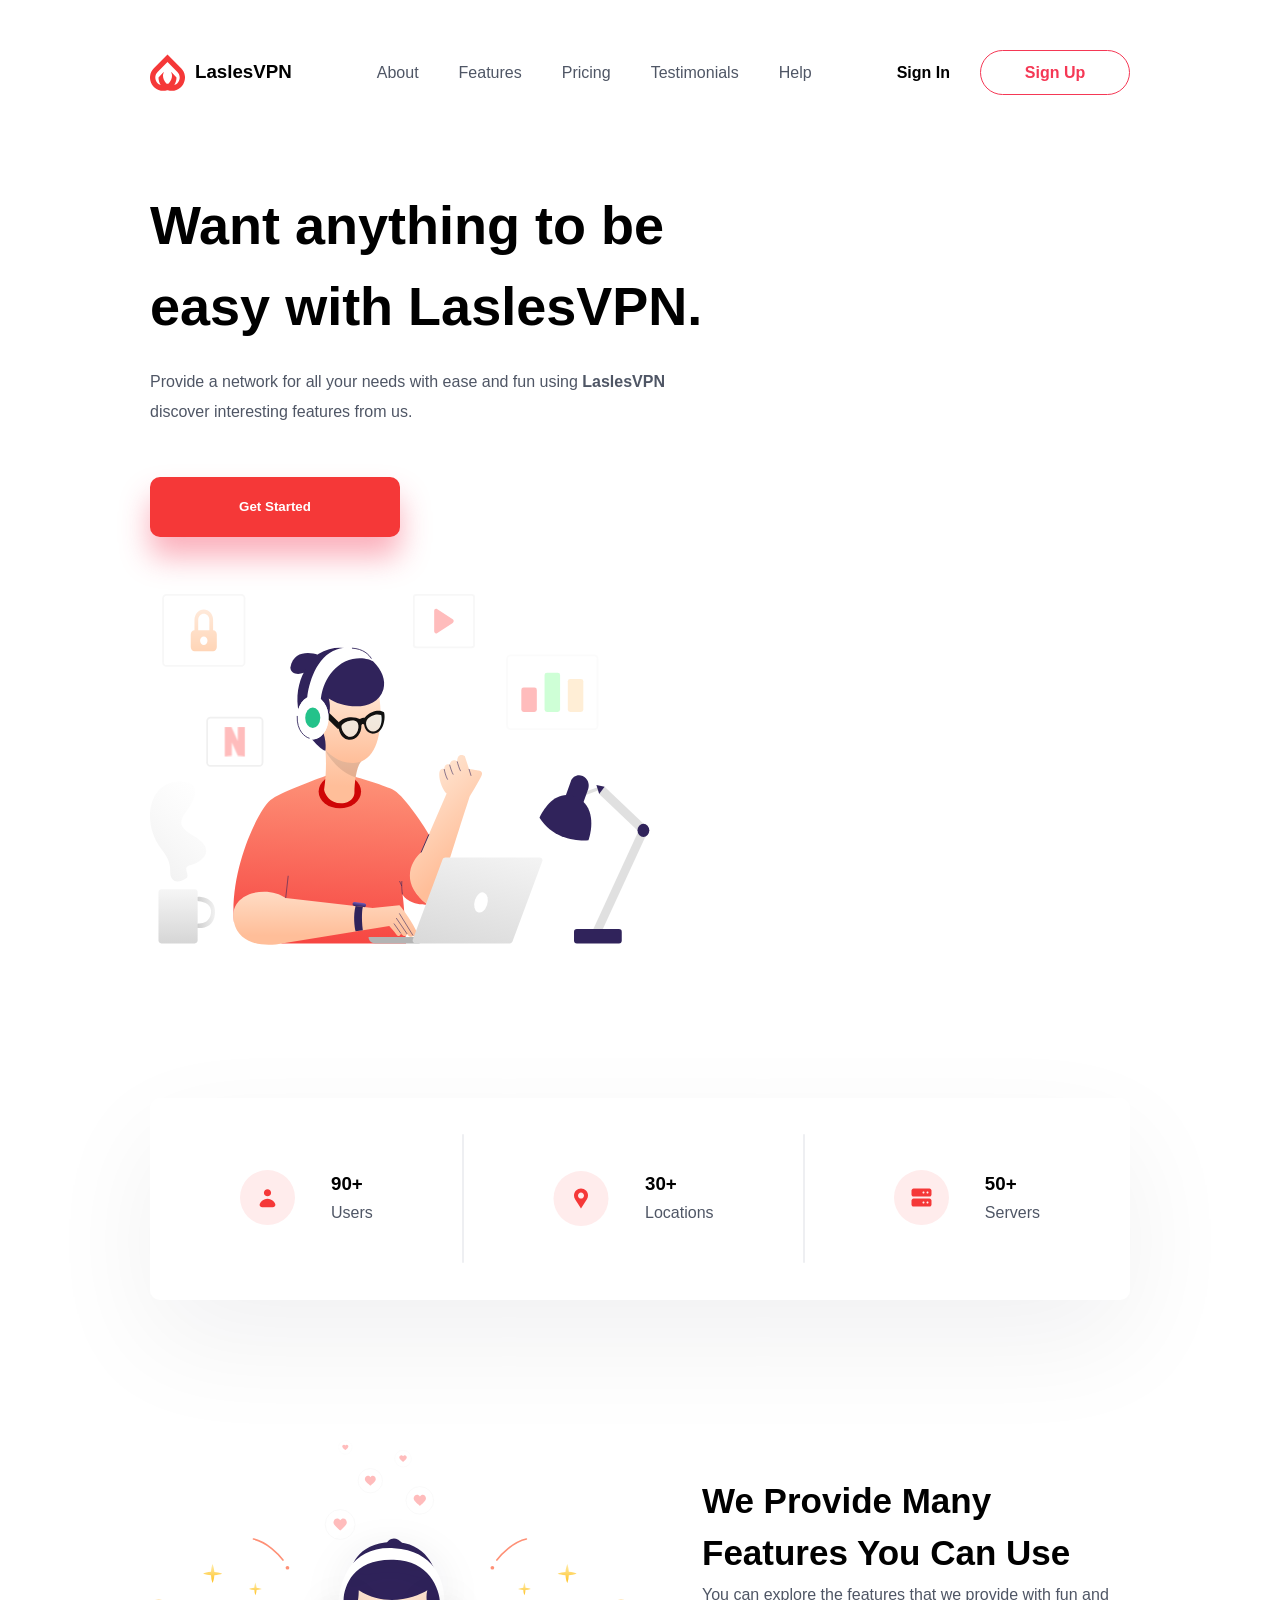
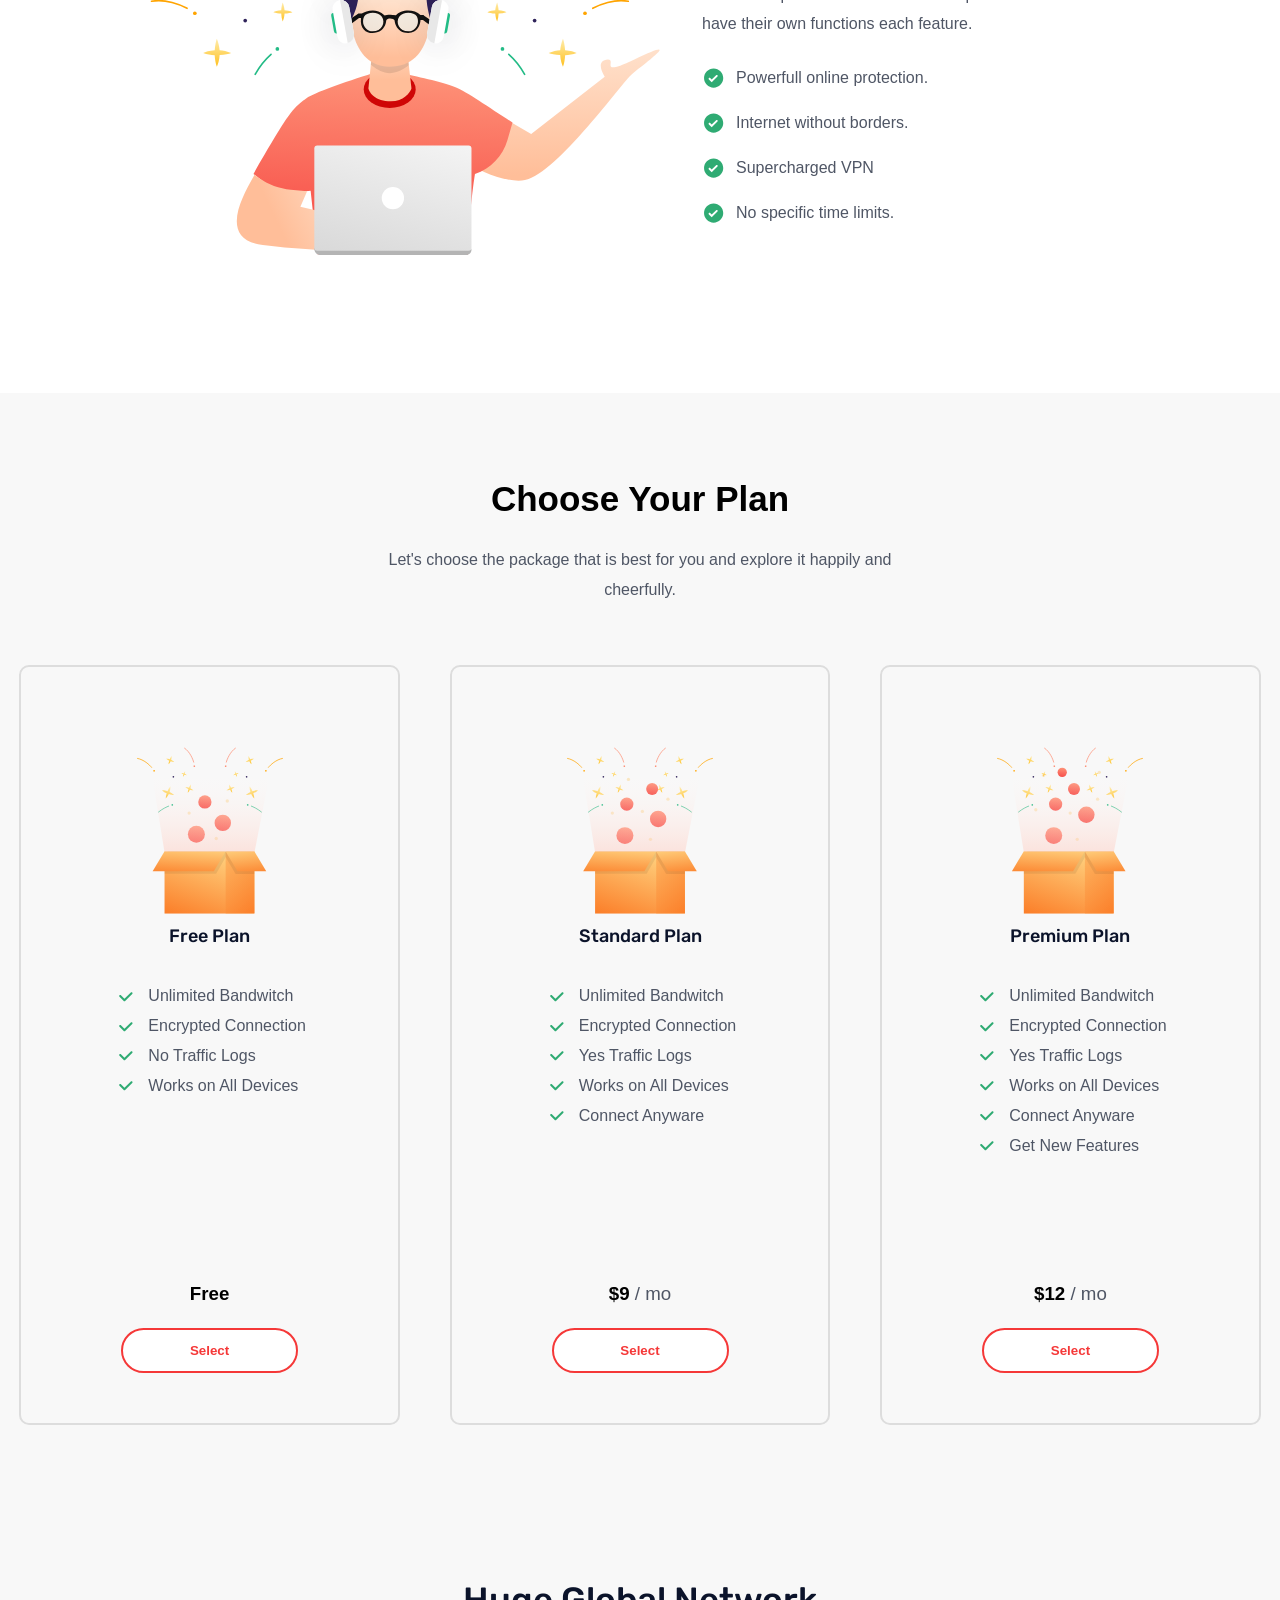
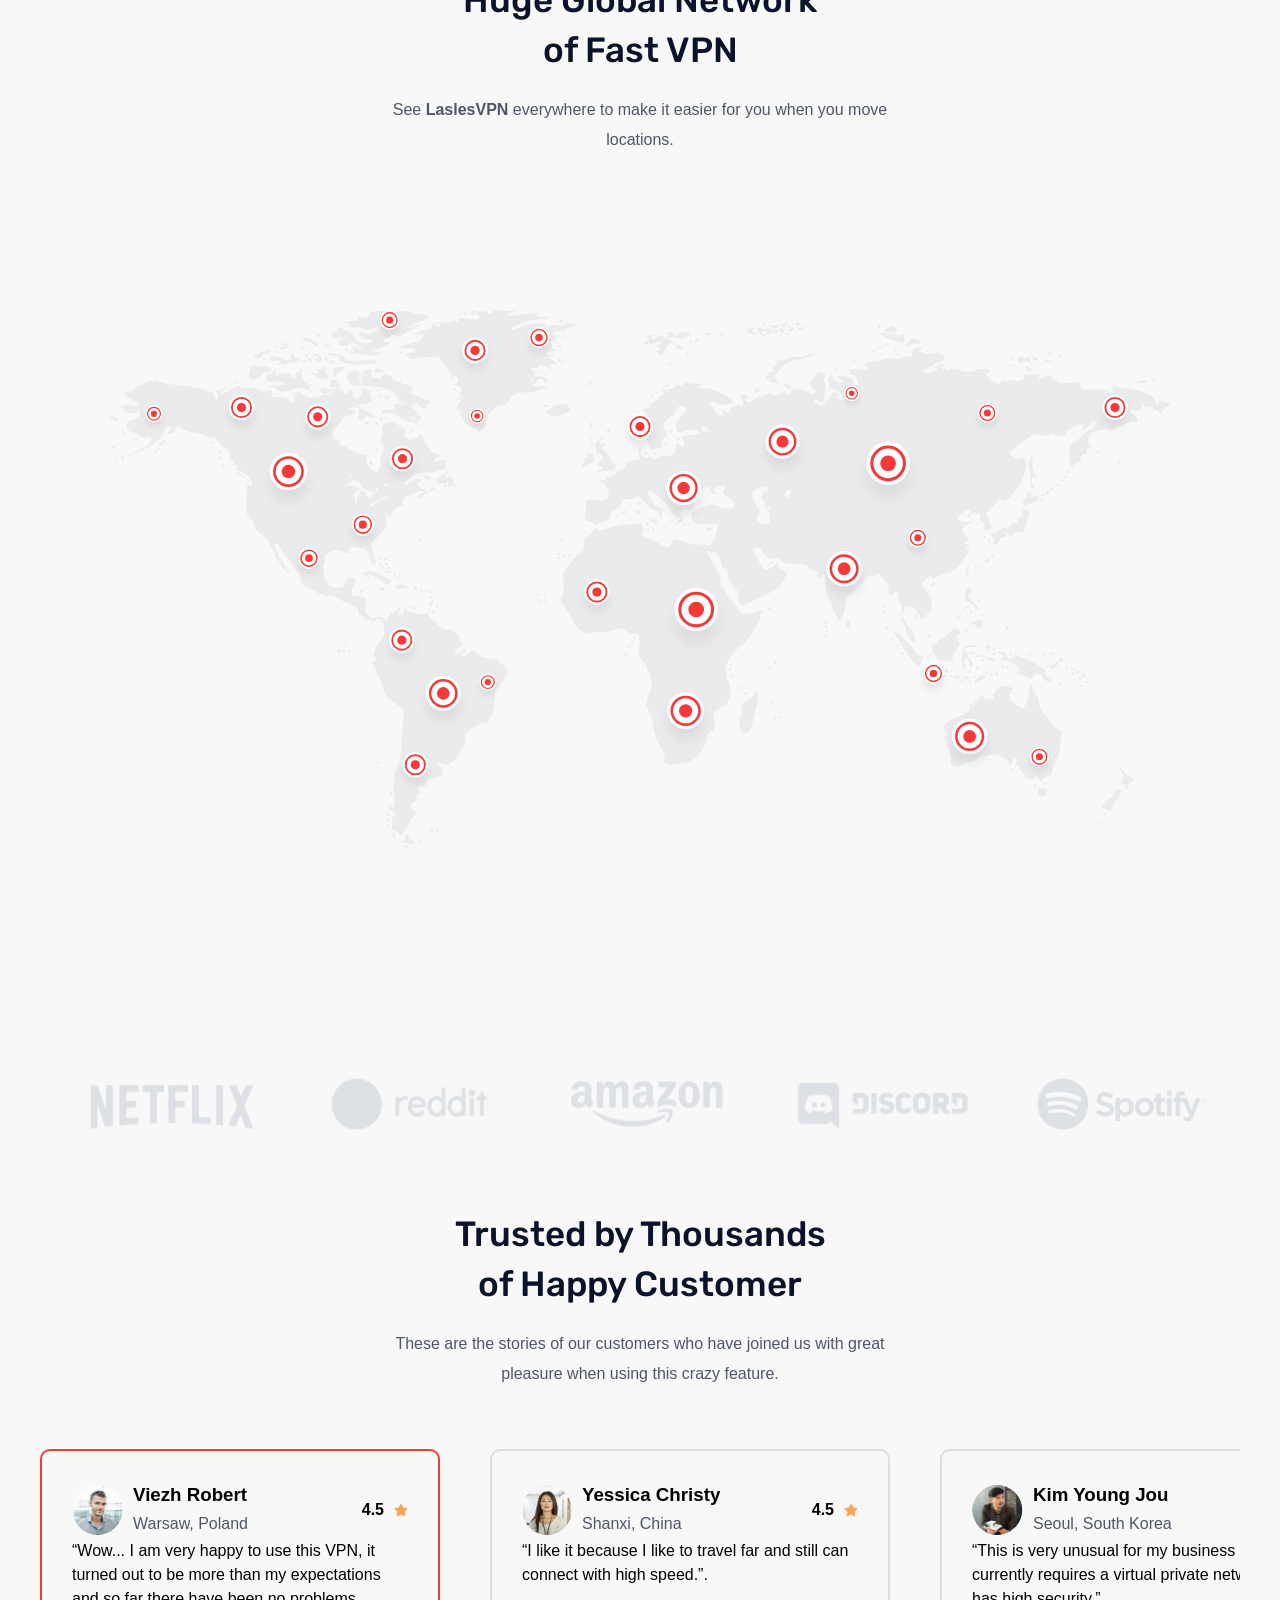
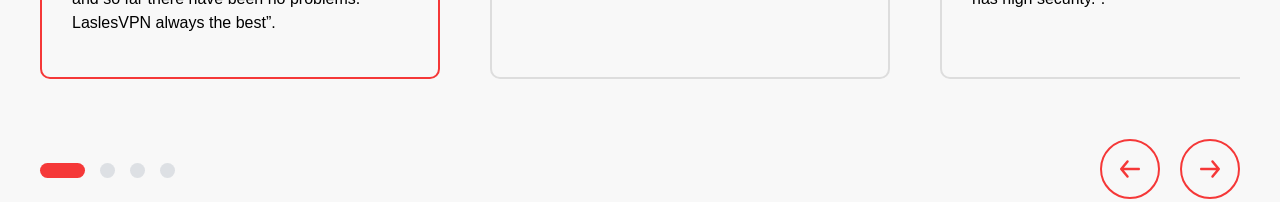
==== commit 63312730: "Сделал карусель, пока что не динамическая" ====
--- a/Landing.html
+++ b/Landing.html
@@ -947,10 +947,129 @@
                     <img src="Sponsored.svg" alt="Sponsored" class="MapSpons">
                 </div>    
             </div>
-            <div class="Comments">
+            <!--Блок с Каруселью-->
+            <div class="Comments" id="idcom">
                 <h2 class="Maph2">Trusted by Thousands of Happy Customer</h2>
                 <p class = "text-ch">These are the stories of our customers who have joined us with great pleasure when using this crazy feature.</p>
+                <!--Карусель-->
+                
+                <div class="cardCarouse">
+                    <div class="infoCardPhoto">
+                        <div class="UsersComm">
+                            <div class="infoUsers">
+                                <img src="photo1.svg" alt="photo">
+                                <div class="geo">
+                                    <h3 class="NameUsers">Viezh Robert</h3>
+                                    <p class="textP1">Warsaw, Poland</p>
+                                </div>
+                                
+                            </div>
+                            <div class="grade">
+                                <h4>4.5</h4>
+                                <svg width="14" height="14" viewBox="0 0 14 14" fill="none" xmlns="http://www.w3.org/2000/svg">
+                                    <path d="M13.1891 5.16509L9.22187 4.58853L7.44844 0.993219C7.4 0.894781 7.32031 0.815094 7.22187 0.766656C6.975 0.644781 6.675 0.746344 6.55156 0.993219L4.77812 4.58853L0.810936 5.16509C0.701561 5.18072 0.601561 5.23228 0.524999 5.31041C0.432439 5.40554 0.381434 5.53353 0.383192 5.66625C0.38495 5.79897 0.439327 5.92557 0.534374 6.01822L3.40469 8.81666L2.72656 12.7682C2.71066 12.8601 2.72083 12.9547 2.75592 13.0411C2.79102 13.1276 2.84963 13.2024 2.92511 13.2572C3.00059 13.3121 3.08992 13.3446 3.18297 13.3513C3.27602 13.3579 3.36907 13.3383 3.45156 13.2948L7 11.4292L10.5484 13.2948C10.6453 13.3463 10.7578 13.3635 10.8656 13.3448C11.1375 13.2979 11.3203 13.0401 11.2734 12.7682L10.5953 8.81666L13.4656 6.01822C13.5437 5.94166 13.5953 5.84166 13.6109 5.73228C13.6531 5.45884 13.4625 5.20572 13.1891 5.16509Z" fill="#FEA250" />
+                                    </svg>
+                            </div>
+                        </div>
+
+                        <div class="text_comment">
+                            “Wow... I am very happy to use this VPN, it turned out to be more than my expectations and so far there have been no problems. LaslesVPN always the best”.
+                        </div>
+                    </div>
+                    <div class="infoCardPhoto">
+                        <div class="UsersComm">
+                            <div class="infoUsers">
+                                <img src="photo2.svg" alt="photo">
+                                <div class="geo">
+                                    <h3 class="NameUsers">Yessica Christy</h3>
+                                    <p class="textP1">Shanxi, China</p>
+                                </div>
+                                
+                            </div>
+                            <div class="grade">
+                                <h4>4.5</h4>
+                                <svg width="14" height="14" viewBox="0 0 14 14" fill="none" xmlns="http://www.w3.org/2000/svg">
+                                    <path d="M13.1891 5.16509L9.22187 4.58853L7.44844 0.993219C7.4 0.894781 7.32031 0.815094 7.22187 0.766656C6.975 0.644781 6.675 0.746344 6.55156 0.993219L4.77812 4.58853L0.810936 5.16509C0.701561 5.18072 0.601561 5.23228 0.524999 5.31041C0.432439 5.40554 0.381434 5.53353 0.383192 5.66625C0.38495 5.79897 0.439327 5.92557 0.534374 6.01822L3.40469 8.81666L2.72656 12.7682C2.71066 12.8601 2.72083 12.9547 2.75592 13.0411C2.79102 13.1276 2.84963 13.2024 2.92511 13.2572C3.00059 13.3121 3.08992 13.3446 3.18297 13.3513C3.27602 13.3579 3.36907 13.3383 3.45156 13.2948L7 11.4292L10.5484 13.2948C10.6453 13.3463 10.7578 13.3635 10.8656 13.3448C11.1375 13.2979 11.3203 13.0401 11.2734 12.7682L10.5953 8.81666L13.4656 6.01822C13.5437 5.94166 13.5953 5.84166 13.6109 5.73228C13.6531 5.45884 13.4625 5.20572 13.1891 5.16509Z" fill="#FEA250" />
+                                    </svg>
+                            </div>
+                        </div>
+
+                        <div class="text_comment">
+                            “I like it because I like to travel far and still can connect with high speed.”.
+                        </div>
+                    </div>
+                    
+                    <div class="infoCardPhoto">
+                        <div class="UsersComm">
+                            <div class="infoUsers">
+                                <img src="Photo3.svg" alt="photo">
+                                <div class="geo">
+                                    <h3 class="NameUsers">Kim Young Jou</h3>
+                                    <p class="textP1">Seoul, South Korea</p>
+                                </div>
+                                
+                            </div>
+                            <div class="grade">
+                                <h4>4.5</h4>
+                                <svg width="14" height="14" viewBox="0 0 14 14" fill="none" xmlns="http://www.w3.org/2000/svg">
+                                    <path d="M13.1891 5.16509L9.22187 4.58853L7.44844 0.993219C7.4 0.894781 7.32031 0.815094 7.22187 0.766656C6.975 0.644781 6.675 0.746344 6.55156 0.993219L4.77812 4.58853L0.810936 5.16509C0.701561 5.18072 0.601561 5.23228 0.524999 5.31041C0.432439 5.40554 0.381434 5.53353 0.383192 5.66625C0.38495 5.79897 0.439327 5.92557 0.534374 6.01822L3.40469 8.81666L2.72656 12.7682C2.71066 12.8601 2.72083 12.9547 2.75592 13.0411C2.79102 13.1276 2.84963 13.2024 2.92511 13.2572C3.00059 13.3121 3.08992 13.3446 3.18297 13.3513C3.27602 13.3579 3.36907 13.3383 3.45156 13.2948L7 11.4292L10.5484 13.2948C10.6453 13.3463 10.7578 13.3635 10.8656 13.3448C11.1375 13.2979 11.3203 13.0401 11.2734 12.7682L10.5953 8.81666L13.4656 6.01822C13.5437 5.94166 13.5953 5.84166 13.6109 5.73228C13.6531 5.45884 13.4625 5.20572 13.1891 5.16509Z" fill="#FEA250" />
+                                    </svg>
+                            </div>
+                        </div>
+
+                        <div class="text_comment">
+                            “This is very unusual for my business that currently requires a virtual private network that has high security.”.
+                        </div>
+                    </div>
+                    <div class="infoCardPhoto">
+                        <div class="UsersComm">
+                            <div class="infoUsers">
+                                <img src="Photo3.svg" alt="photo">
+                                <div class="geo">
+                                    <h3 class="NameUsers">Kim Young Jou</h3>
+                                    <p class="textP1">Seoul, South Korea</p>
+                                </div>
+                                
+                            </div>
+                            <div class="grade">
+                                <h4>4.5</h4>
+                                <svg width="14" height="14" viewBox="0 0 14 14" fill="none" xmlns="http://www.w3.org/2000/svg">
+                                    <path d="M13.1891 5.16509L9.22187 4.58853L7.44844 0.993219C7.4 0.894781 7.32031 0.815094 7.22187 0.766656C6.975 0.644781 6.675 0.746344 6.55156 0.993219L4.77812 4.58853L0.810936 5.16509C0.701561 5.18072 0.601561 5.23228 0.524999 5.31041C0.432439 5.40554 0.381434 5.53353 0.383192 5.66625C0.38495 5.79897 0.439327 5.92557 0.534374 6.01822L3.40469 8.81666L2.72656 12.7682C2.71066 12.8601 2.72083 12.9547 2.75592 13.0411C2.79102 13.1276 2.84963 13.2024 2.92511 13.2572C3.00059 13.3121 3.08992 13.3446 3.18297 13.3513C3.27602 13.3579 3.36907 13.3383 3.45156 13.2948L7 11.4292L10.5484 13.2948C10.6453 13.3463 10.7578 13.3635 10.8656 13.3448C11.1375 13.2979 11.3203 13.0401 11.2734 12.7682L10.5953 8.81666L13.4656 6.01822C13.5437 5.94166 13.5953 5.84166 13.6109 5.73228C13.6531 5.45884 13.4625 5.20572 13.1891 5.16509Z" fill="#FEA250" />
+                                    </svg>
+                            </div>
+                        </div>
+
+                        <div class="text_comment">
+                            “This is very unusual for my business that currently requires a virtual private network that has high security.”.
+                        </div>
+                    </div>
+                </div>
+
+
+
+                
+                <div class="buttonComments">
+                    <div class="indetfic">
+                    </div>
+                    <div class="buttons">
+                        <button class="arrow_back">
+                            <svg class="arrBsvg" width="60" height="60" viewBox="0 0 60 60" fill="none" xmlns="http://www.w3.org/2000/svg">
+                                <circle cx="30" cy="30" r="29" stroke="#F53838" stroke-width="2"/>
+                                <path d ="M38.75 28.75H23.925L28.4625 23.3C28.6747 23.0447 28.7768 22.7156 28.7463 22.3851C28.7158 22.0545 28.5553 21.7497 28.3 21.5375C28.0447 21.3253 27.7156 21.2232 27.3851 21.2537C27.0546 21.2842 26.7497 21.4447 26.5375 21.7L20.2875 29.2C20.2455 29.2596 20.2079 29.3223 20.175 29.3875C20.175 29.45 20.175 29.4875 20.0875 29.55C20.0309 29.6933 20.0012 29.8459 20 30C20.0012 30.1541 20.0309 30.3067 20.0875 30.45C20.0875 30.5125 20.0875 30.55 20.175 30.6125C20.2079 30.6777 20.2455 30.7403 20.2875 30.8L26.5375 38.3C26.655 38.4411 26.8022 38.5546 26.9686 38.6323C27.1349 38.7101 27.3164 38.7503 27.5 38.75C27.7921 38.7505 28.0751 38.6488 28.3 38.4625C28.4266 38.3575 28.5312 38.2287 28.6079 38.0832C28.6846 37.9378 28.7318 37.7787 28.7469 37.6149C28.762 37.4512 28.7447 37.2861 28.6959 37.1291C28.6471 36.9721 28.5678 36.8263 28.4625 36.7L23.925 31.25H38.75C39.0815 31.25 39.3995 31.1183 39.6339 30.8839C39.8683 30.6494 40 30.3315 40 30C40 29.6685 39.8683 29.3505 39.6339 29.1161C39.3995 28.8817 39.0815 28.75 38.75 28.75Z" fill="#F53838" />
+                                </svg>      
+                        </button>
+                        <button class="arrow_next">
+                            <svg class="arrBsvg" width="60" height="60" viewBox="0 0 60 60" fill="none" xmlns="http://www.w3.org/2000/svg">
+                                <circle cx="30" cy="30" r="29" stroke="#F53838" stroke-width="2"/>
+                                <g transform="translate(60, 0) scale(-1, 1)">
+                                  <path d="M38.75 28.75H23.925L28.4625 23.3C28.6747 23.0447 28.7768 22.7156 28.7463 22.3851C28.7158 22.0545 28.5553 21.7497 28.3 21.5375C28.0447 21.3253 27.7156 21.2232 27.3851 21.2537C27.0546 21.2842 26.7497 21.4447 26.5375 21.7L20.2875 29.2C20.2455 29.2596 20.2079 29.3223 20.175 29.3875C20.175 29.45 20.175 29.4875 20.0875 29.55C20.0309 29.6933 20.0012 29.8459 20 30C20.0012 30.1541 20.0309 30.3067 20.0875 30.45C20.0875 30.5125 20.0875 30.55 20.175 30.6125C20.2079 30.6777 20.2455 30.7403 20.2875 30.8L26.5375 38.3C26.655 38.4411 26.8022 38.5546 26.9686 38.6323C27.1349 38.7101 27.3164 38.7503 27.5 38.75C27.7921 38.7505 28.0751 38.6488 28.3 38.4625C28.4266 38.3575 28.5312 38.2287 28.6079 38.0832C28.6846 37.9378 28.7318 37.7787 28.7469 37.6149C28.762 37.4512 28.7447 37.2861 28.6959 37.1291C28.6471 36.9721 28.5678 36.8263 28.4625 36.7L23.925 31.25H38.75C39.0815 31.25 39.3995 31.1183 39.6339 30.8839C39.8683 30.6494 40 30.3315 40 30C40 29.6685 39.8683 29.3505 39.6339 29.1161C39.3995 28.8817 39.0815 28.75 38.75 28.75Z" fill="#F53838"/>
+                                </g>
+                              </svg>                                        
+                        </button>
+                    </div>
+                </div>
             </div>
+            
 
             
         </div>
@@ -958,6 +1077,7 @@
     <script src="scripts.js"></script>
     
     
+    
 </body>
     
 </html>
--- a/style.css
+++ b/style.css
@@ -408,4 +408,124 @@
   display: flex;
   flex-direction: column;
   align-items: center;
-}+}
+
+.arrow_next{
+  background-color: transparent;
+  border: none;
+  cursor: pointer;
+}
+.arrow_back{
+  background-color: transparent;
+  border: none;
+  cursor: pointer;
+}
+
+.arrBsvg:hover path {
+  fill: #fff;
+
+}
+
+.arrBsvg:hover circle {
+  fill: #F53838;
+}
+
+
+.arrBsvg:active circle {
+  transform: scale(0.9); /* Уменьшаем размер при нажатии */
+ 
+}
+.arrBsvg:active path {
+  transform: scale(0.9); /* Уменьшаем размер при нажатии */ 
+}
+
+
+
+.buttonComments{
+  width: 1200px;
+  display: flex;
+  margin-top: 60px;
+  justify-content: space-between;
+}
+
+.infoCardPhoto{
+  border: 2px solid #ddd;
+  border-radius: 10px;
+  min-width: 400px;
+  min-height: 230px;
+  padding: 30px;
+}
+
+
+.UsersComm{
+  display: flex;
+  align-items: center;
+  justify-content: space-between  ;
+}
+
+.infoUsers{
+  display: flex;
+  align-items: center;
+  
+}
+.geo{
+  display: flex;
+  flex-direction: column;
+  padding-left: 10px;
+}
+.grade{
+  display: flex;
+  align-items: center;
+  gap: 10px;
+}
+
+
+
+.buttons{
+  display: flex;
+  align-items: center;
+  gap: 20px;
+}
+
+.indetfic{
+  display: flex;
+  align-items: center;
+  gap: 15px;
+}
+
+.cardCarouse{
+  display: flex;
+  justify-content: space-between;
+  align-items: center;
+  margin-top: 60px;
+  gap: 50px;
+  width: 1200px;  
+  overflow-x: scroll;
+  
+}
+
+.cardCarouse::-webkit-scrollbar {
+  display: none; /* Отключаем отображение полосы прокрутки */
+}
+
+.infoCardPhoto.active {
+  border: 2px solid #f53838; /* Красная обводка */
+  border-radius: 10px; /* Скругленные углы */
+}
+
+.identifier{
+  border-radius: 100%;
+  background-color: #dde0e4;
+  width: 15px;
+  height: 15px;
+  border: none;
+  cursor: pointer;
+}
+
+.identifier.active{
+  background-color:  #f53838;
+  width: 45px;
+  height: 15px;
+  border-radius: 15px;
+}
+
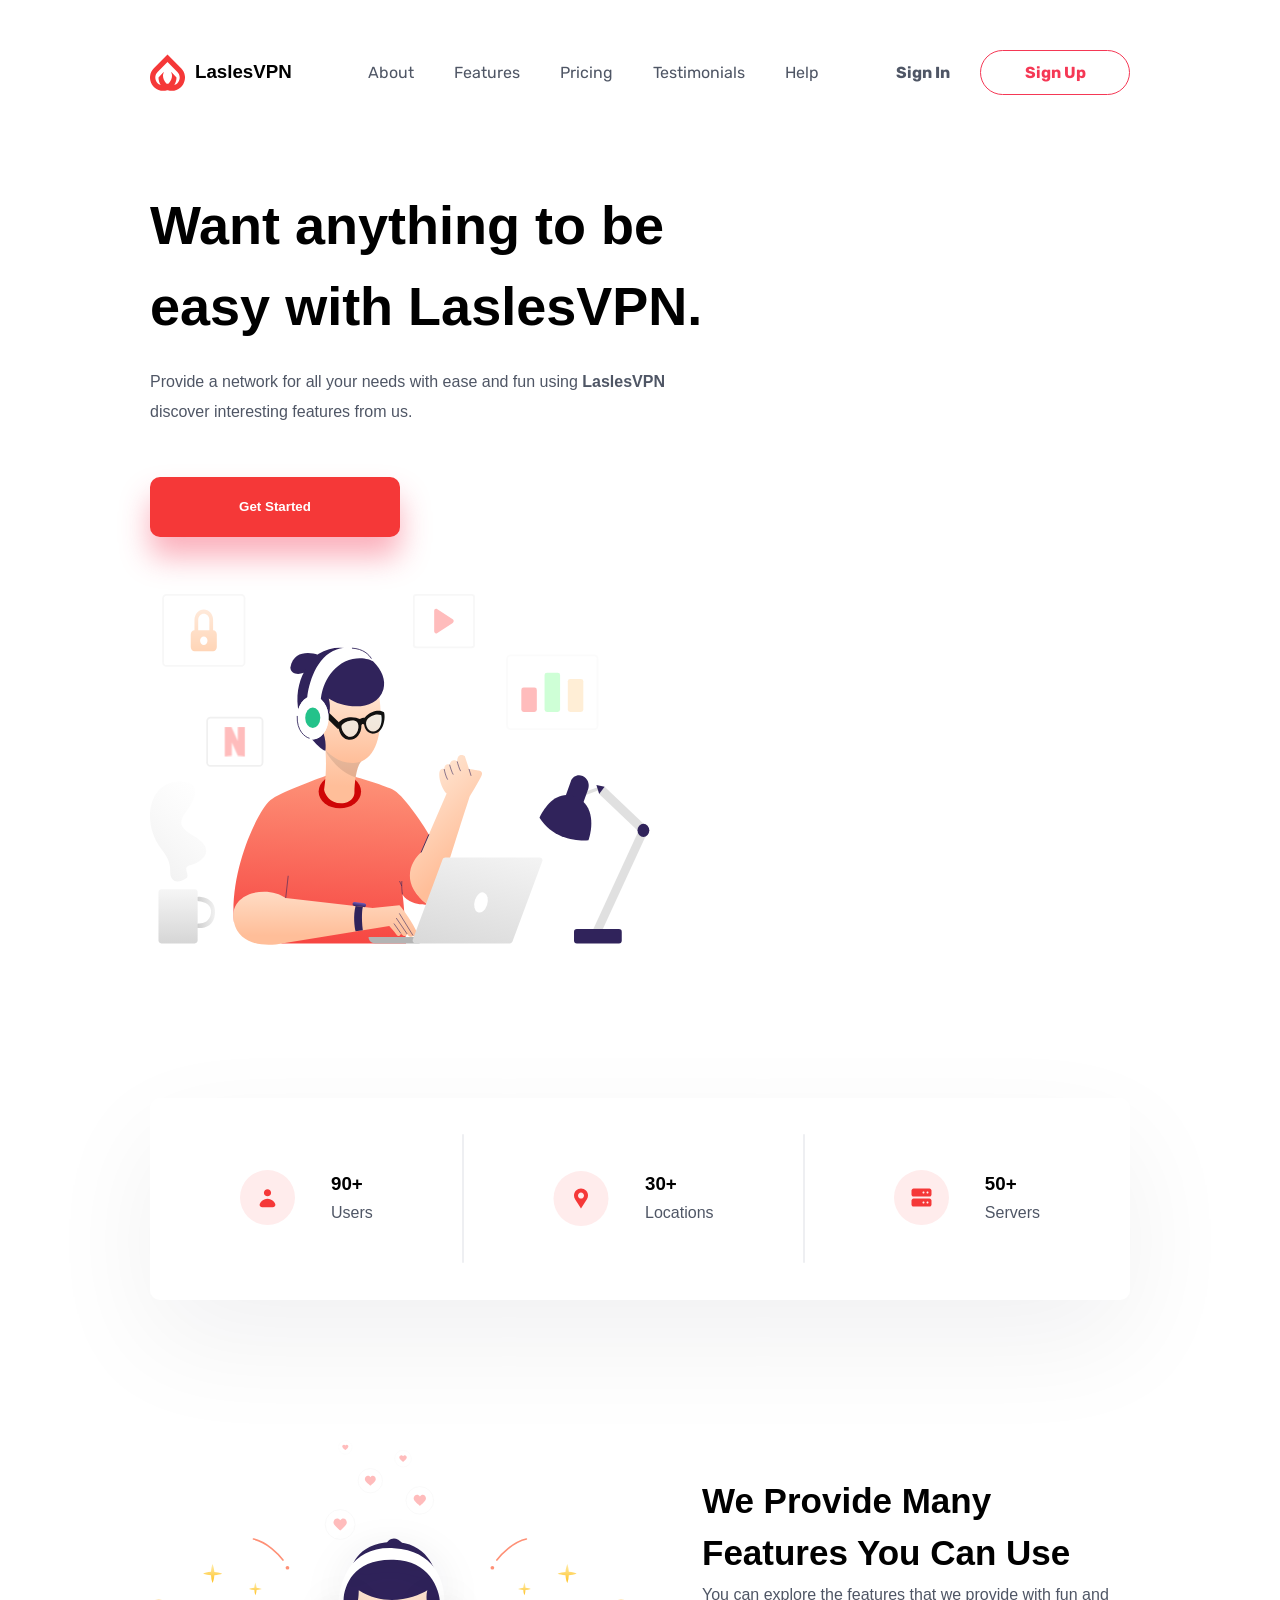
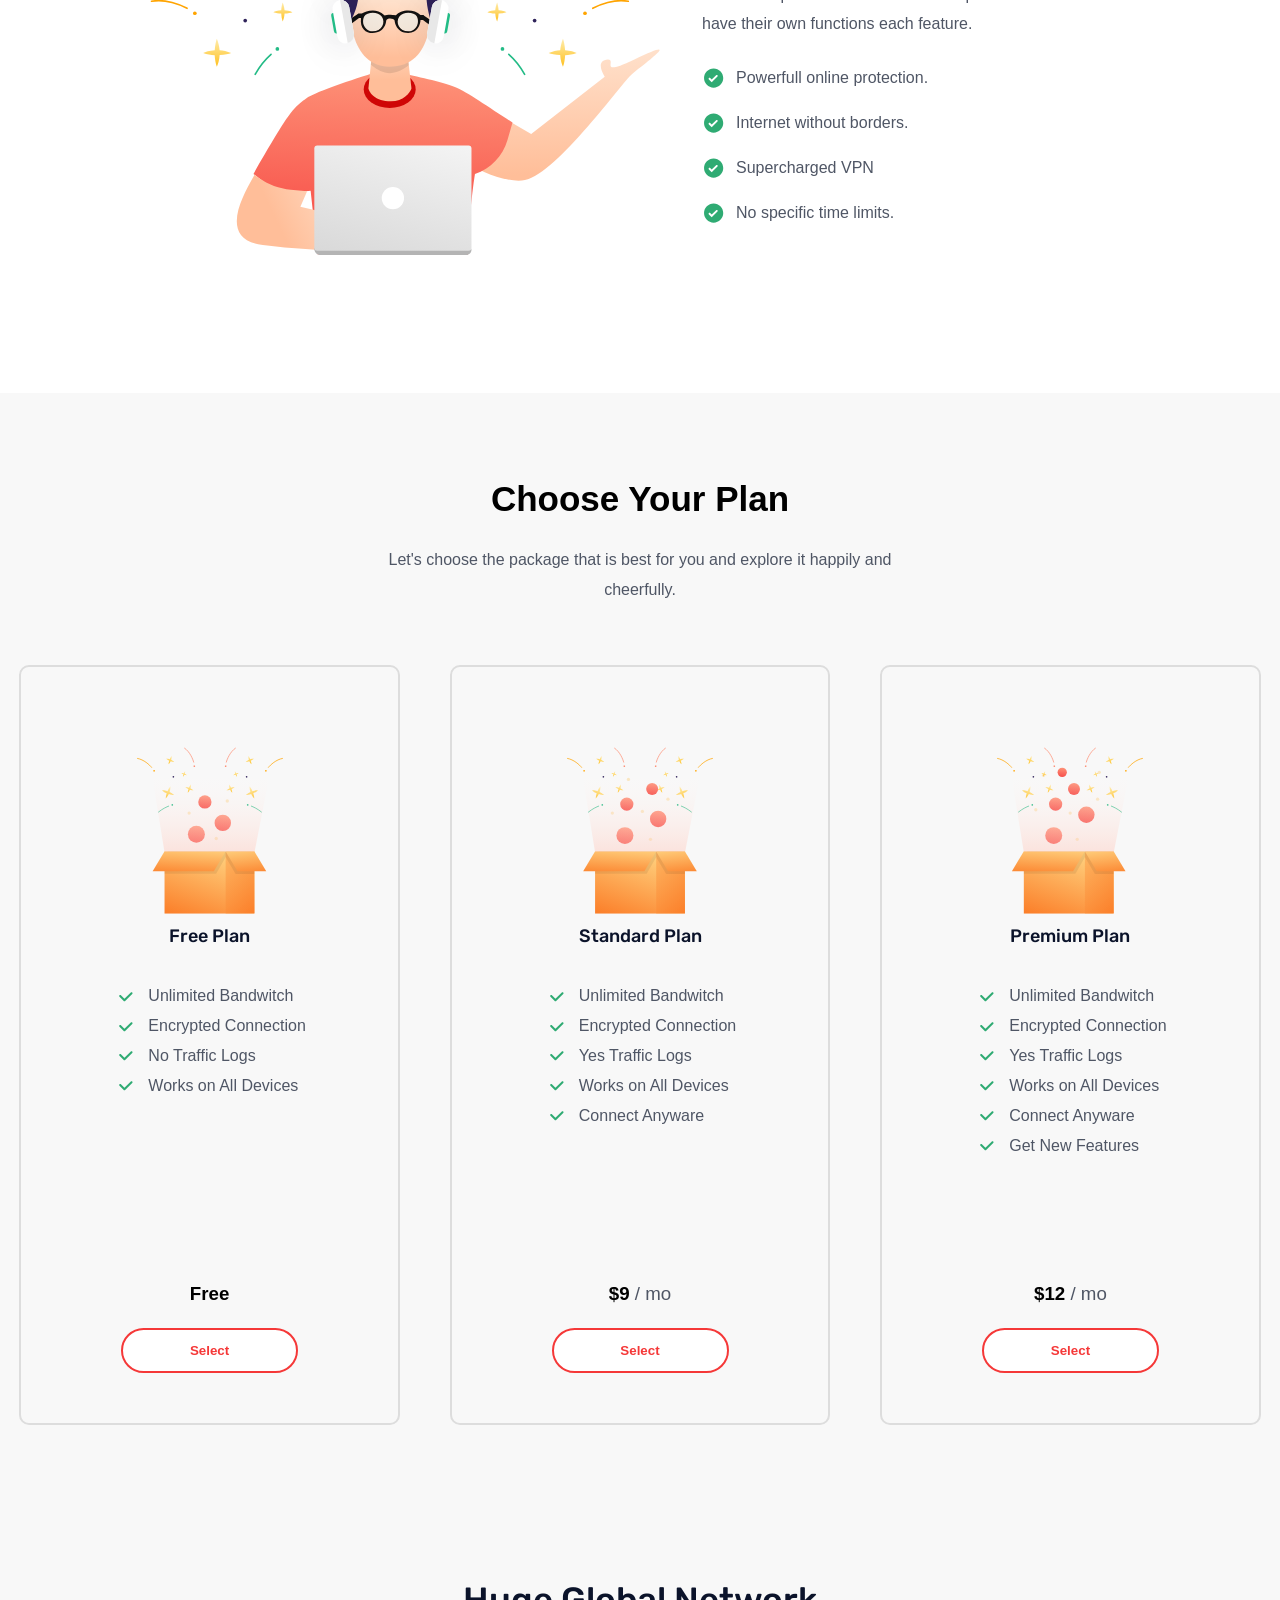
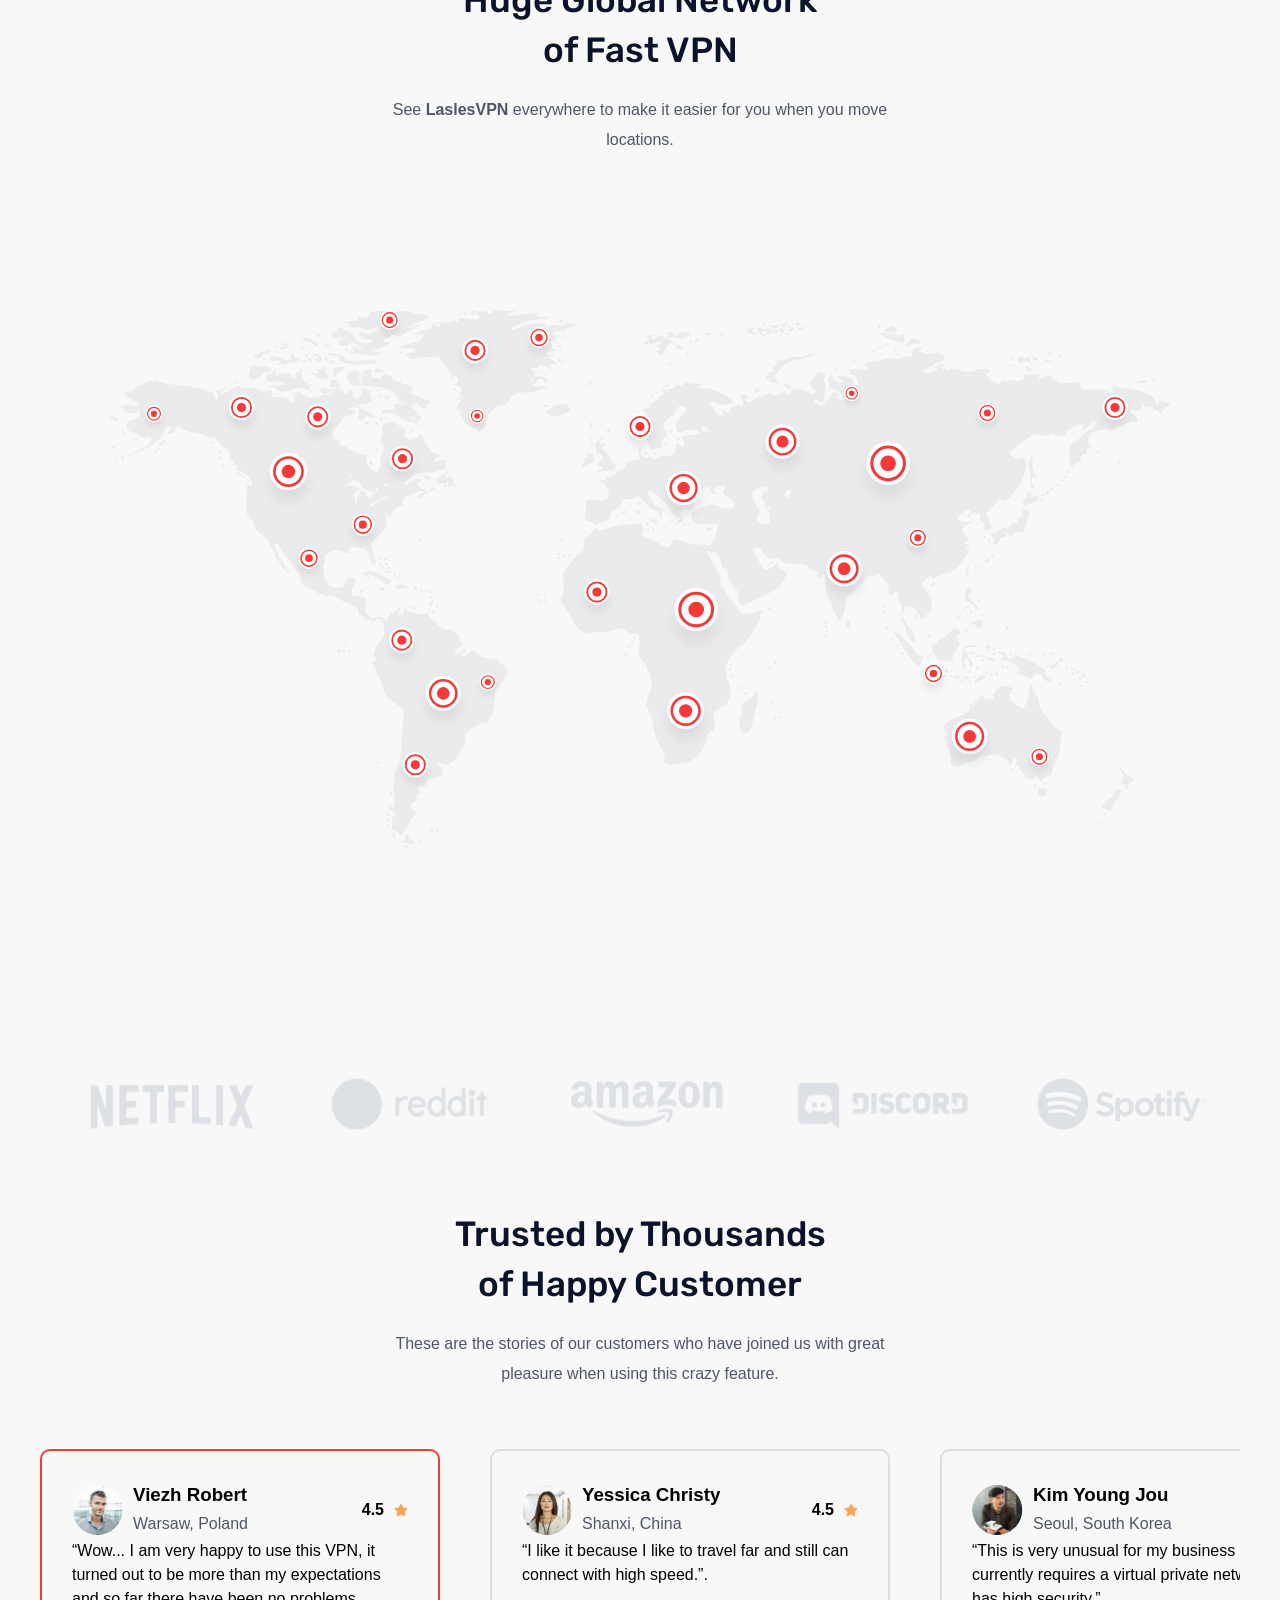
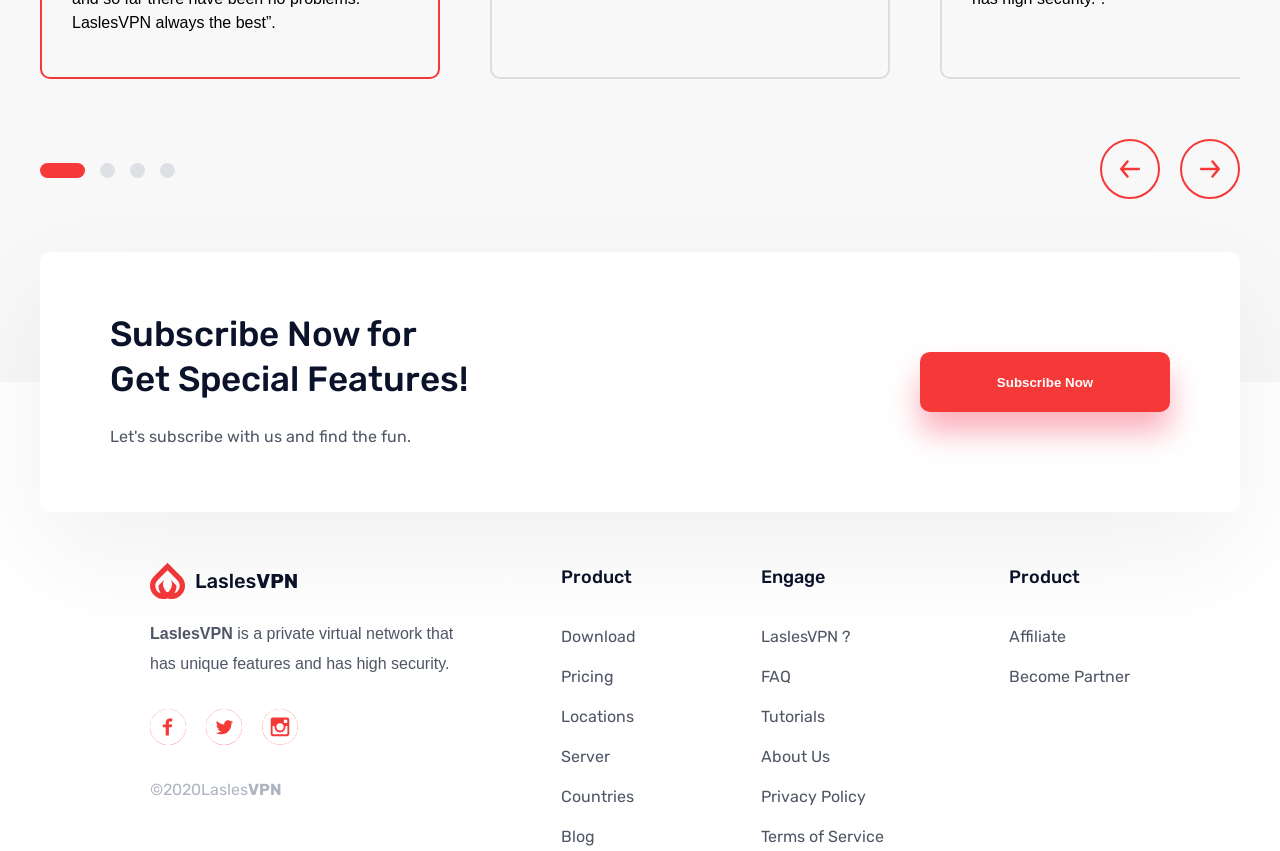
==== commit 05dc2f90: "Декстоп версия готова, остался адаптив" ====
--- a/Landing.html
+++ b/Landing.html
@@ -1074,6 +1074,60 @@
             
         </div>
     </main>
+    <footer>
+        <div class="container">
+            <div class="contentfooter">
+                <div class="Subscribe">
+                    <div class="textfooter">
+                        <h2 class="footerTextH2">Subscribe Now for Get Special Features!</h2>
+                        <p class="footerP">Let's subscribe with us and find the fun.</p>
+                    </div>
+                    <button class="but1">Subscribe Now</button>
+                </div>
+                
+            </div>
+            <div class="link">
+                <div class="social">
+                    <div class="logoText">
+                        <div><img src="logo.svg" alt="logo"></div>
+                        <p><span class="headspan">LaslesVPN</span> is a private virtual network that has unique features and has high security.</p>
+                    </div>
+                    
+                    <div class="socialNetworks">
+                        <img src="Facebook.svg" alt="Facebook">
+                        <img src="Twitter.svg" alt="Twitter">
+                        <img src="Instagram.svg" alt="Instagram">
+                    </div>
+                    <p class="ptxtfoot">©2020Lasles<span class="headspan">VPN</span></p>
+                </div>
+                <div class="InfoSite">
+                    <div class="TextLink">
+                        <p class="LinkP">Product</p>
+                        <a href="#">Download </a>
+                        <a href="#">Pricing</a>
+                        <a href="#">Locations </a>
+                        <a href="#">Server</a>
+                        <a href="#">Countries</a>
+                        <a href="#">Blog</a>
+                    </div>
+                    <div class="TextLink">
+                        <p class="LinkP">Engage</p>
+                        <a href="#">LaslesVPN ?  </a>
+                        <a href="#">FAQ </a>
+                        <a href="#">Tutorials </a>
+                        <a href="#">About Us</a>
+                        <a href="#">Privacy Policy</a>
+                        <a href="#">Terms of Service</a>
+                    </div>
+                    <div class="TextLink">
+                        <p class="LinkP">Product</p>
+                        <a href="#">Affiliate </a>
+                        <a href="#">Become Partner</a>
+                    </div>
+                </div>
+            </div>
+        </div>
+    </footer>
     <script src="scripts.js"></script>
     
     
--- a/style.css
+++ b/style.css
@@ -408,6 +408,8 @@
   display: flex;
   flex-direction: column;
   align-items: center;
+  padding-bottom: 180px;
+  
 }
 
 .arrow_next{
@@ -529,3 +531,133 @@
   border-radius: 15px;
 }
 
+.contentfooter{
+  position: relative;
+
+}
+
+
+.Subscribe{
+  position: absolute;
+  top: 100%;
+  left: 50%;
+  transform: translate(-50%, -50%);
+  display: flex;
+  justify-content: space-between;
+  align-items: center;
+  background-color: #fff;
+  box-shadow: 0px 42px 114px 0px rgba(13, 16, 37, 0.06);
+  
+  padding: 60px 70px;
+  border-radius: 10px;
+  width: 1200px;
+
+  
+  
+}
+
+.footerTextH2{
+  font-family: var(--font-family);
+font-weight: 500;
+font-size: 35px;
+line-height: 129%;
+color: #0b132a;
+}
+
+.footerP{
+  font-family: var(--font-family);
+  font-weight: 400;
+  font-size: 16px;
+  line-height: 187%;
+  color: #4f5665;
+}
+
+.textfooter{
+  display: flex;
+  flex-direction: column;
+  gap: 20px;
+  max-width: 370px;
+}
+
+.link{
+  padding: 180px 150px 0 150px;
+  display: flex;
+  justify-content: space-between;
+  
+  
+
+  
+}
+
+
+.socialNetworks{
+  display: flex;
+  align-items: center;
+  gap: 20px;
+}
+
+.vpnFoot{
+  font-family: var(--font-family);
+  font-weight: 400;
+  font-size: 16px;
+  line-height: 187%;
+  text-align: center;
+  color: #afb5c0;
+}
+
+.social{
+  display: flex;
+  flex-direction: column;
+  max-width: 330px;
+  row-gap:30px ;
+
+}
+
+.logoText{
+  display: flex;
+  flex-direction: column;
+  row-gap: 20px;
+}
+
+.ptxtfoot{
+  font-family: var(--font-family);
+font-weight: 400;
+font-size: 16px;
+line-height: 187%;
+color: #afb5c0;
+}
+
+.TextLink{
+  display: flex;
+  flex-direction: column;
+  row-gap: 10px;
+}
+
+.InfoSite{
+  display: flex;
+  justify-content: space-between;
+  gap: 125px;
+}
+
+a{
+  font-family: var(--font-family);
+font-weight: 400;
+font-size: 16px;
+line-height: 187%;
+color: #4f5665;
+cursor: pointer;
+}
+
+.LinkP{
+  font-family: var(--font-family);
+  font-weight: 500;
+  font-size: 18px;
+  line-height: 167%;
+  color: #0b132a; 
+  padding-bottom: 20px;
+}
+
+.container{
+  max-width: 1500px;
+  margin: 0 auto;
+}
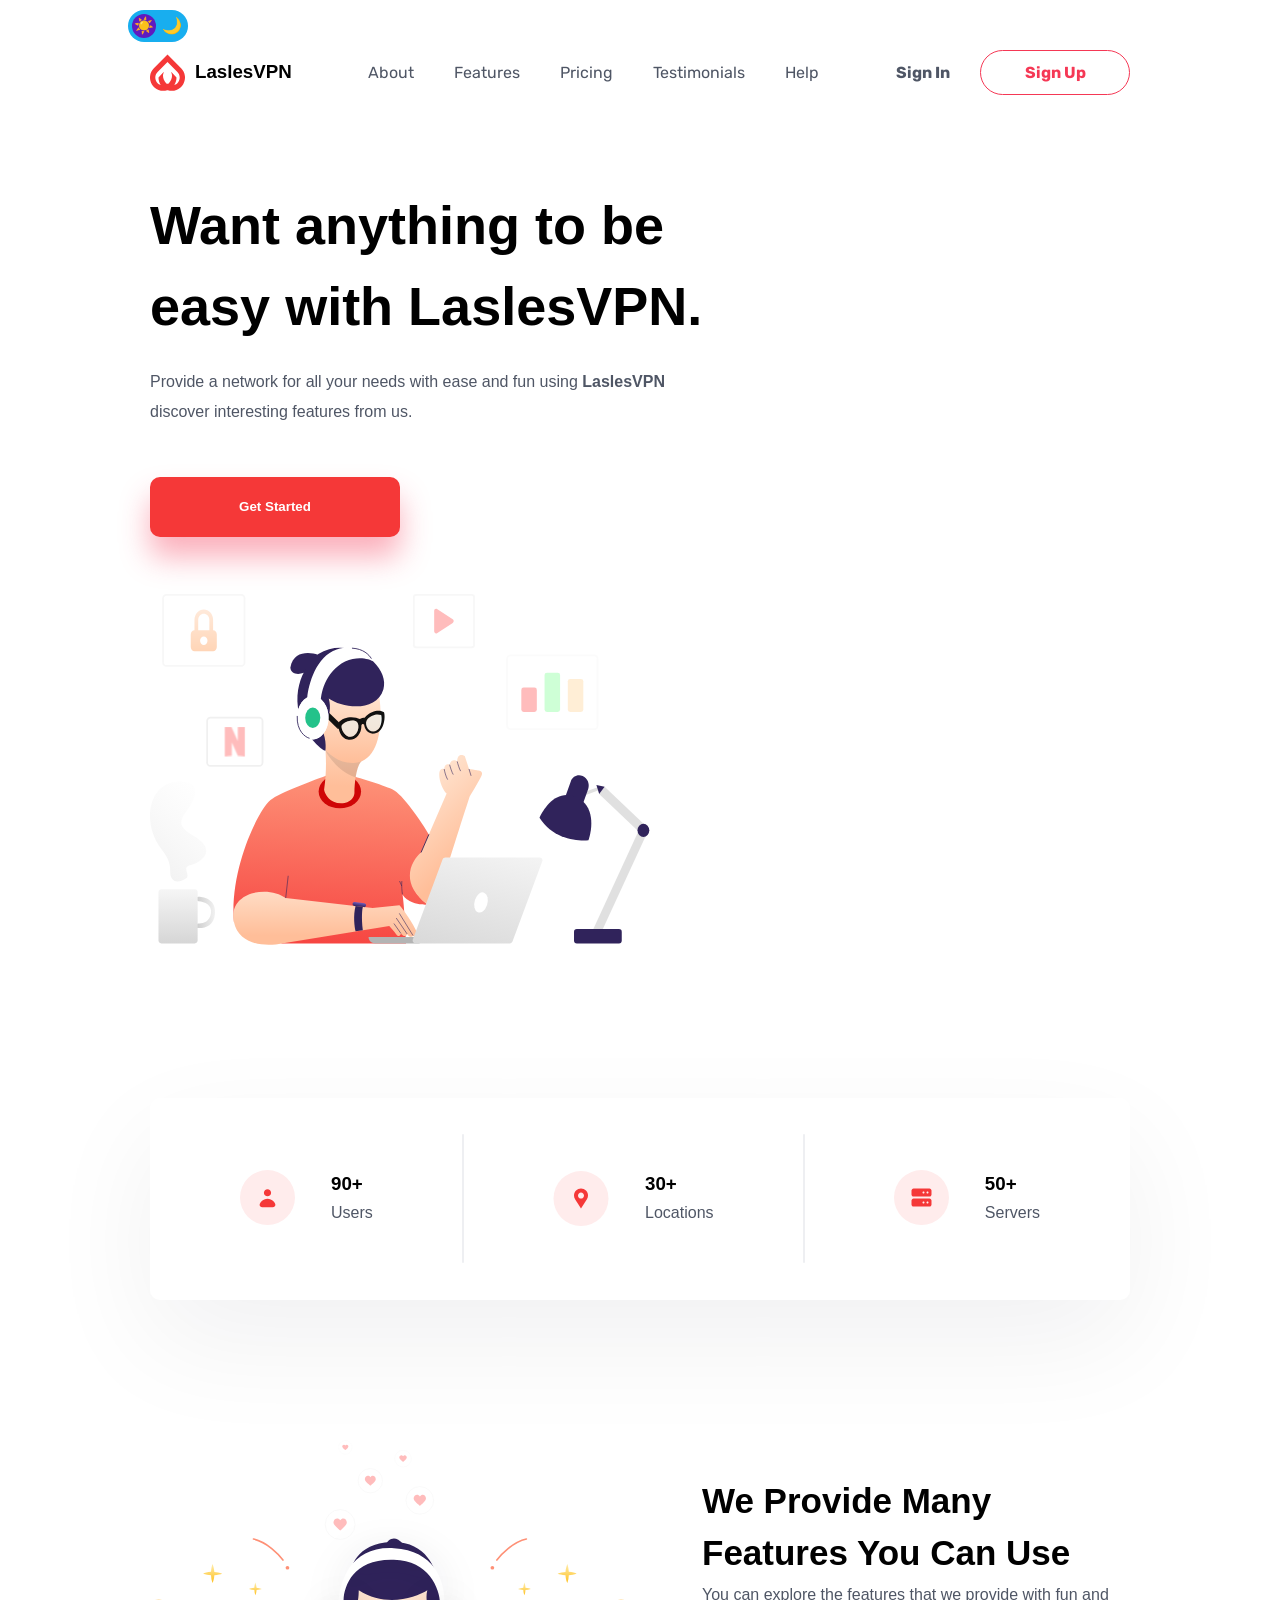
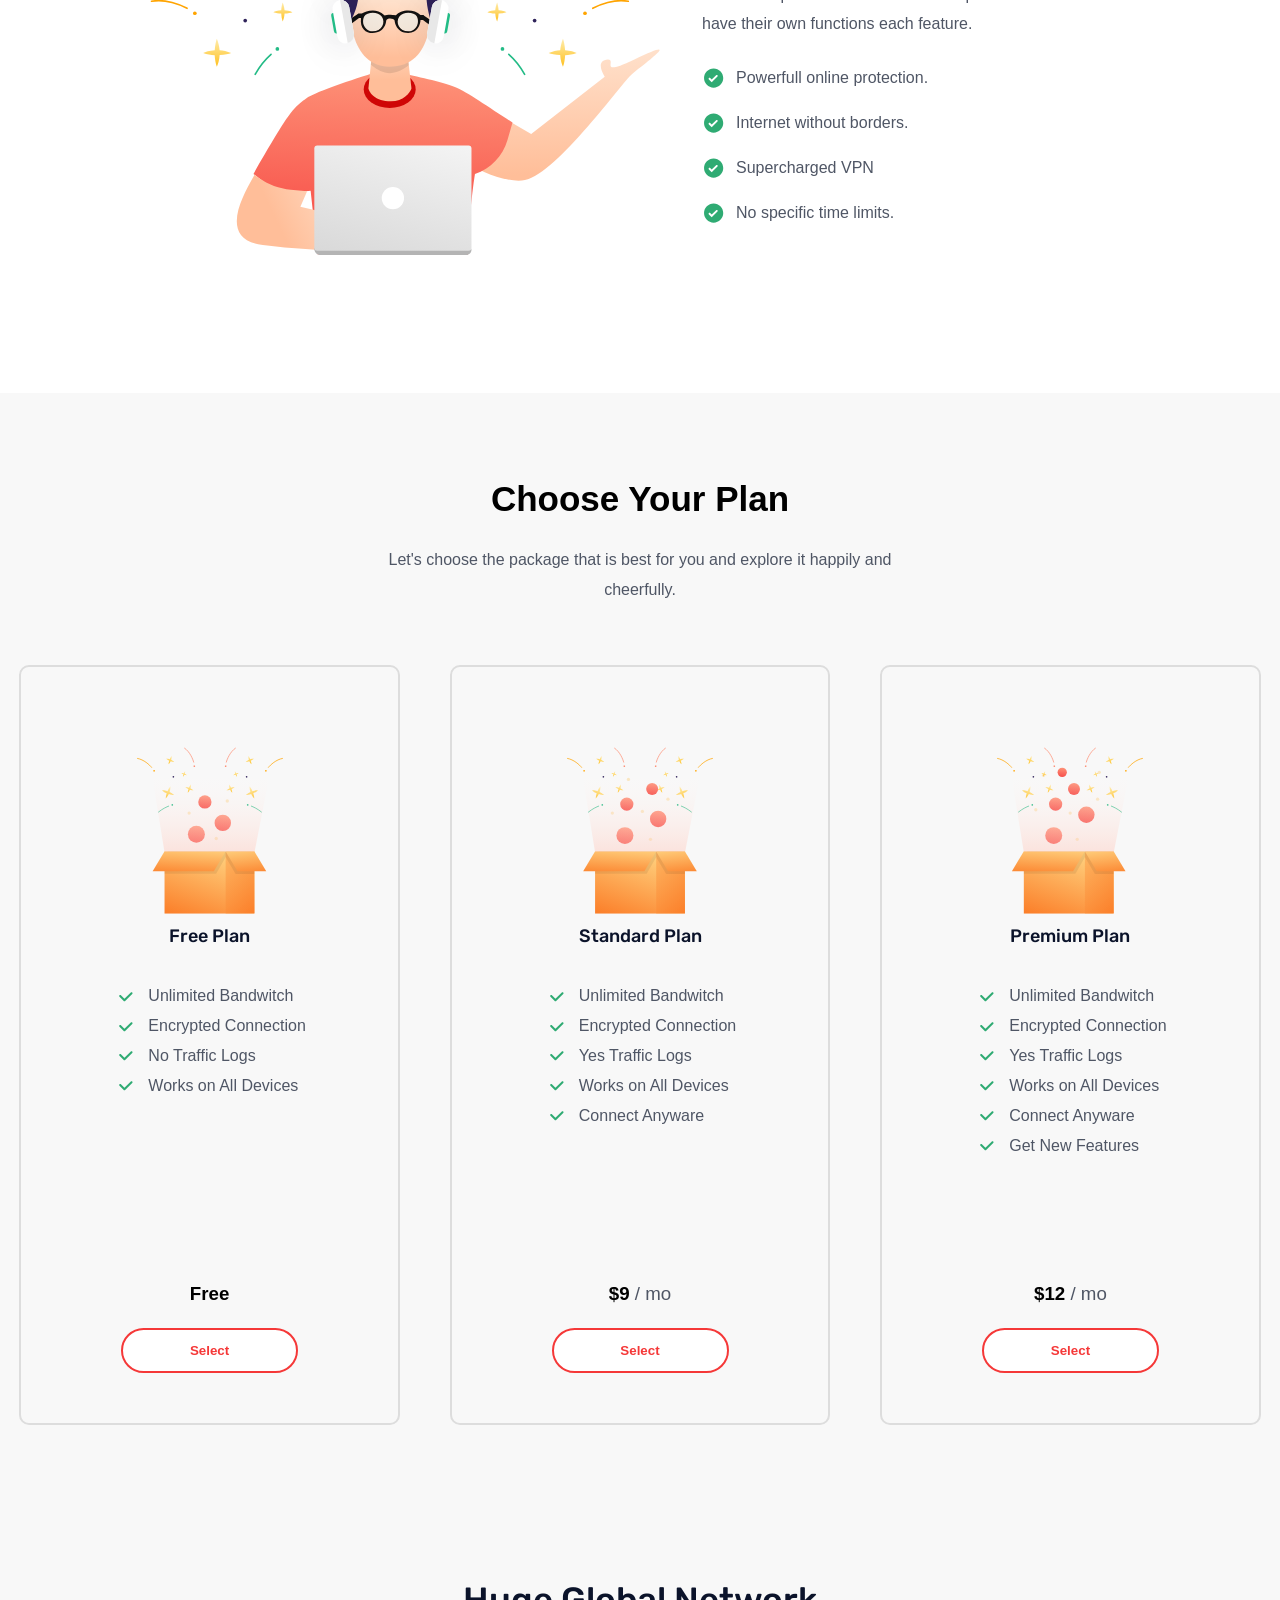
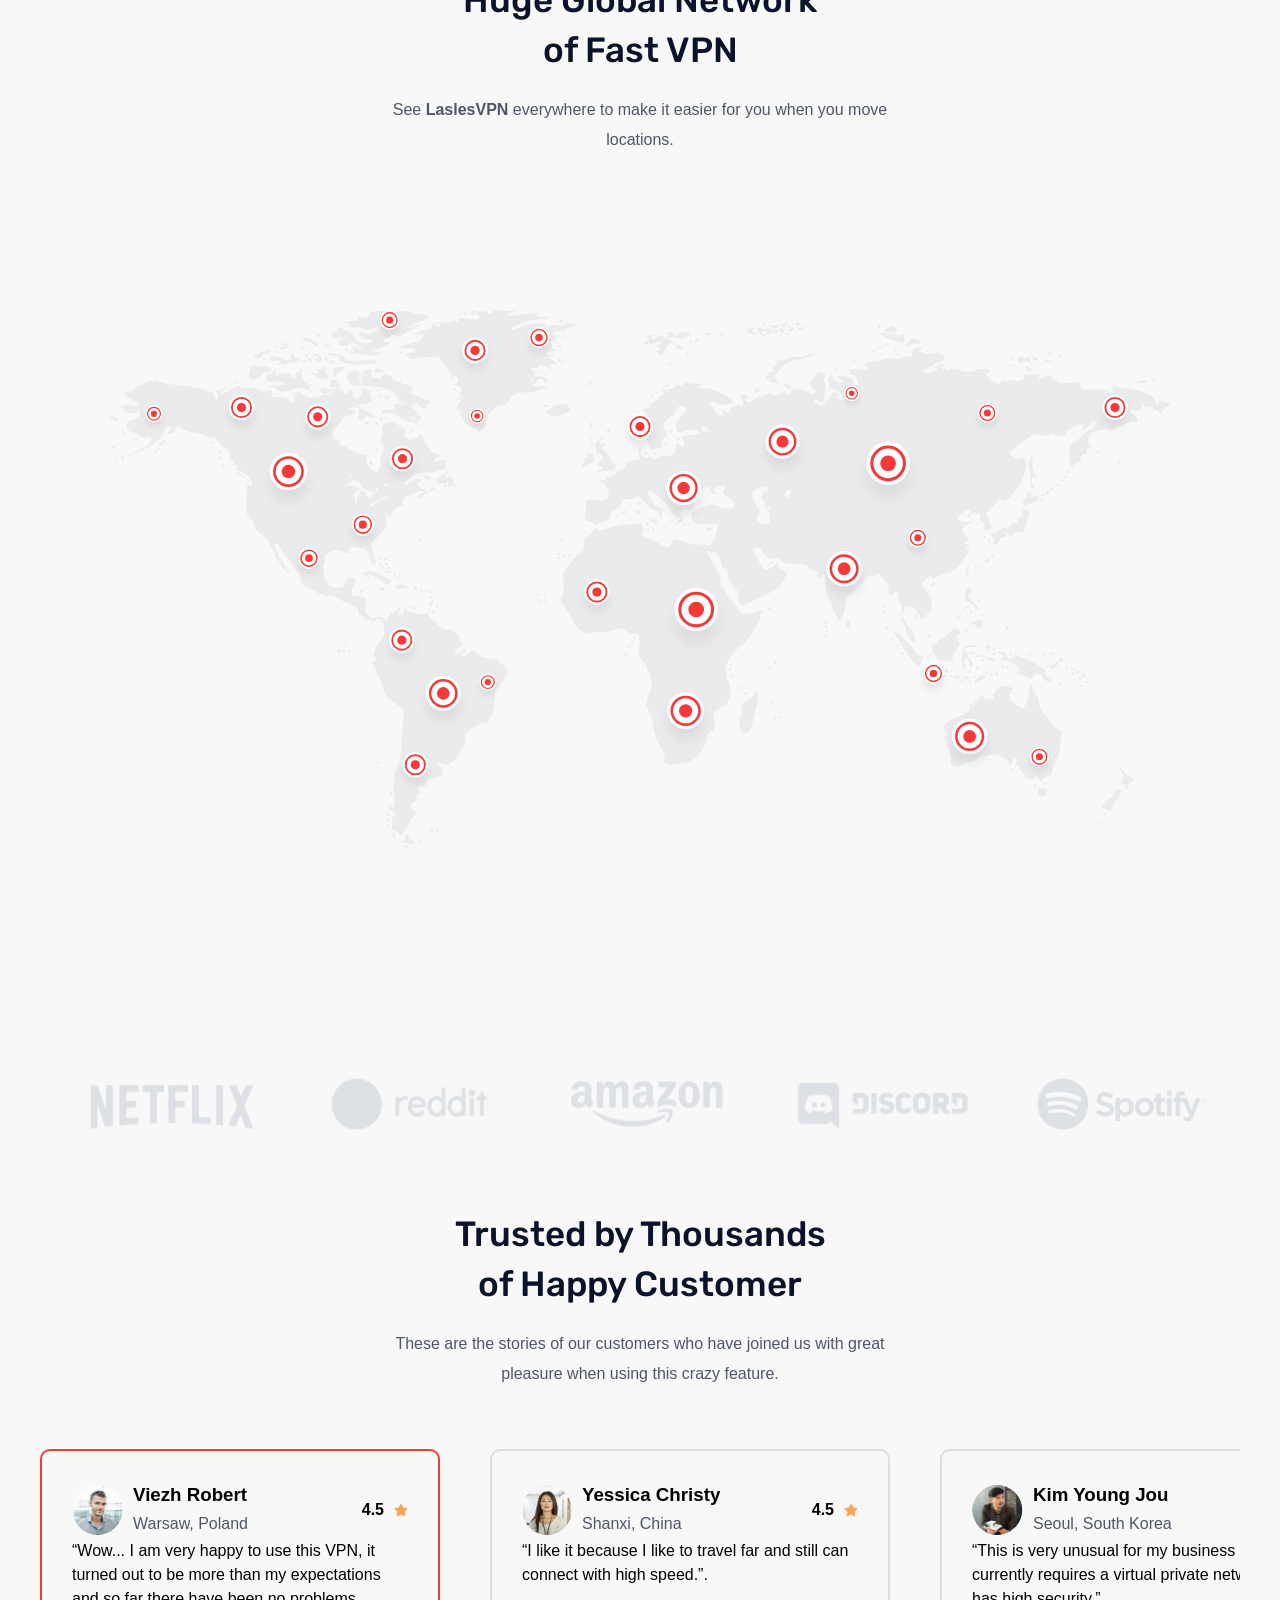
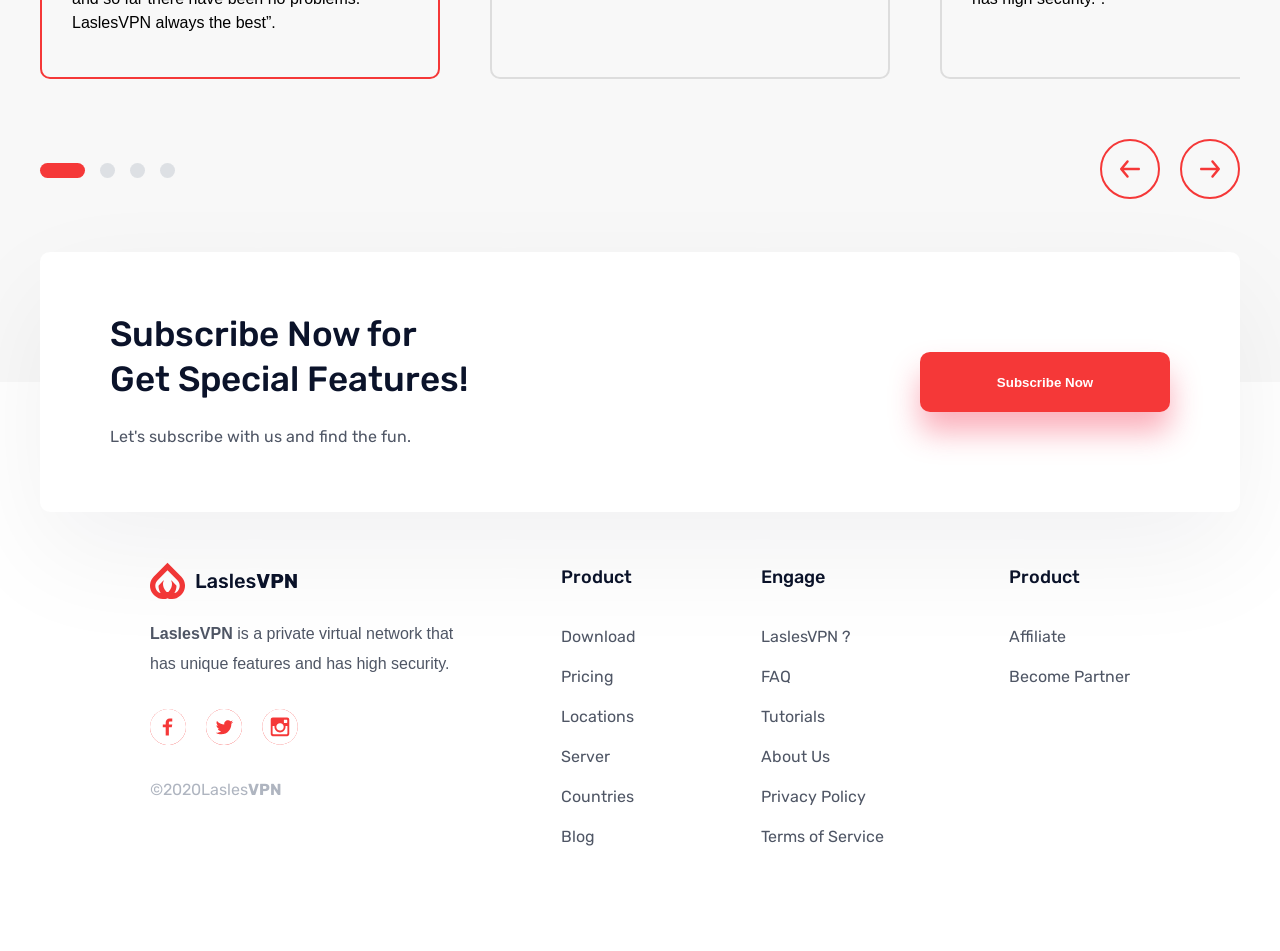
==== commit 0430f17b: "простенькое бургер меню и темная тема" ====
--- a/Landing.html
+++ b/Landing.html
@@ -10,6 +10,38 @@
     <title>Document</title>
 </head>
 <body>
+    <label class="theme-switch">
+        <input type="checkbox" id="themeToggle">
+            <span class="slider">
+            <span class="icon sun">☀️</span>
+            <span class="icon moon">🌙</span>
+        </span>
+    </label>
+
+    
+    <div class="navBlockMobile" id="menuOverlay">
+        <div class="containerBurger">
+            <button class="closeBtn" id="closeBtn"><svg xmlns="http://www.w3.org/2000/svg" width="24" height="24" viewBox="0 0 24 24" fill="none" stroke="currentColor" stroke-width="2" stroke-linecap="round" stroke-linejoin="round">
+                <line x1="18" y1="6" x2="6" y2="18" />
+                <line x1="6" y1="6" x2="18" y2="18" />
+            </svg>
+            </button>
+            <div class="logo">
+                <svg width="35" height="37" viewBox="0 0 35 37" fill="none" xmlns="http://www.w3.org/2000/svg">
+                        <path d="M31.1473 14.1548L31.1255 14.1329C31.1238 14.1317 31.1224 14.1301 31.1215 14.1282L17.5006 0.463623L3.87983 14.1278C3.87826 14.1294 3.8758 14.1326 3.8758 14.1326L3.85333 14.1544C1.77053 16.2556 0.447586 18.9949 0.0948177 21.9369C-0.25795 24.8789 0.379698 27.8549 1.90639 30.3916C3.43309 32.9284 5.76122 34.8805 8.52069 35.9373C11.2802 36.9942 14.3126 37.0954 17.136 36.2247C17.3735 36.1519 17.6275 36.1519 17.8651 36.2247C20.6882 37.0951 23.7205 36.9938 26.4798 35.9368C29.2391 34.8798 31.567 32.9279 33.0936 30.3913C34.6202 27.8547 35.2579 24.8789 34.9053 21.9371C34.5526 18.9952 33.2299 16.2559 31.1473 14.1548ZM8.7232 23.1654C8.65689 23.2319 8.6043 23.311 8.56844 23.3978C8.53256 23.4846 8.5141 23.5777 8.51412 23.6718C8.53835 26.0835 9.21776 28.4427 10.4792 30.4959C10.5079 30.5425 10.5211 30.597 10.517 30.6515C10.513 30.706 10.4918 30.7579 10.4566 30.7997C10.4213 30.8415 10.3738 30.871 10.3209 30.8841C10.2679 30.8971 10.2122 30.8931 10.1616 30.8724C9.21332 30.4723 8.35182 29.8906 7.62531 29.1599C6.13646 27.6661 5.29946 25.6404 5.2981 23.528C5.29675 21.4155 6.13117 19.3888 7.61812 17.8932L17.5006 7.98018L27.3826 17.8932C28.8698 19.3887 29.7045 21.4154 29.703 23.528C29.7018 25.6404 28.8647 27.6661 27.3757 29.1599C26.6492 29.8906 25.7877 30.4723 24.8396 30.8724C24.7889 30.8931 24.7332 30.8971 24.6802 30.8841C24.6273 30.871 24.5798 30.8414 24.5445 30.7997C24.5093 30.7579 24.488 30.706 24.484 30.6513C24.4799 30.5968 24.4931 30.5423 24.5218 30.4957C25.7835 28.4427 26.4633 26.0835 26.4879 23.6718C26.4879 23.5777 26.4692 23.4846 26.4332 23.3976C26.3971 23.3106 26.3444 23.2318 26.2779 23.1652L21.6037 18.1916C21.557 18.1526 21.4985 18.1312 21.4378 18.1312C21.3773 18.1312 21.3186 18.1526 21.2721 18.1916C21.2255 18.2304 21.1942 18.2845 21.1833 18.3444C21.1724 18.4042 21.1828 18.4657 21.2127 18.5187C23.0281 21.8143 21.467 26.548 18.8637 29.1599L18.85 29.1737C18.4907 29.5303 18.0056 29.7302 17.5002 29.73C16.9948 29.7298 16.5098 29.5296 16.1508 29.1728L16.1382 29.1599C13.5339 26.548 11.9736 21.8148 13.7893 18.5194C13.8192 18.4664 13.8296 18.4049 13.8187 18.3451C13.8079 18.2852 13.7764 18.2311 13.7299 18.1923C13.6834 18.1533 13.6247 18.1319 13.5642 18.1319C13.5036 18.1319 13.4449 18.1533 13.3984 18.1923L8.7232 23.1654Z" fill="#F53838"/>
+                    </svg>
+                <h3>LaslesVPN</h3>
+            </div>
+        <ul>
+            <li><a href="#">About</a></li>
+            <li><a href="#">Features</a></li>
+            <li><a href="#">Pricing</a></li>
+            <li><a href="#">Testimonials</a></li>
+            <li><a href="#">Help</a></li>
+        </ul>
+        </div>
+        
+    </div>
     <svg style="display: none;">
         <symbol id="check-icon" viewBox="0 0 25 25" fill="none" xmlns="http://www.w3.org/2000/svg">
                 <path d="M12.1215 2.54932C6.60746 2.54932 2.12146 7.03532 2.12146 12.5493C2.12146 18.0633 6.60746 22.5493 12.1215 22.5493C17.6355 22.5493 22.1215 18.0633 22.1215 12.5493C22.1215 7.03532 17.6355 2.54932 12.1215 2.54932ZM10.1225 16.9623L7.11691 13.9632C6.72616 13.5733 6.72537 12.9405 7.11515 12.5496C7.50517 12.1585 8.13847 12.1578 8.52939 12.548L10.1205 14.1363L14.7075 9.54932C15.0979 9.15885 15.731 9.15885 16.1215 9.54932C16.5119 9.93978 16.5119 10.5729 16.1215 10.9633L10.1225 16.9623Z" fill="#2FAB73"/>
@@ -23,6 +55,11 @@
     <header>
             <div class="contentMain">
                 <div class="svg">
+                    <button class="burger" id="burgerBtn">
+                    <span ></span>
+                    <span ></span>
+                    <span ></span>
+                </button>
                     <svg width="35" height="37" viewBox="0 0 35 37" fill="none" xmlns="http://www.w3.org/2000/svg">
                         <path d="M31.1473 14.1548L31.1255 14.1329C31.1238 14.1317 31.1224 14.1301 31.1215 14.1282L17.5006 0.463623L3.87983 14.1278C3.87826 14.1294 3.8758 14.1326 3.8758 14.1326L3.85333 14.1544C1.77053 16.2556 0.447586 18.9949 0.0948177 21.9369C-0.25795 24.8789 0.379698 27.8549 1.90639 30.3916C3.43309 32.9284 5.76122 34.8805 8.52069 35.9373C11.2802 36.9942 14.3126 37.0954 17.136 36.2247C17.3735 36.1519 17.6275 36.1519 17.8651 36.2247C20.6882 37.0951 23.7205 36.9938 26.4798 35.9368C29.2391 34.8798 31.567 32.9279 33.0936 30.3913C34.6202 27.8547 35.2579 24.8789 34.9053 21.9371C34.5526 18.9952 33.2299 16.2559 31.1473 14.1548ZM8.7232 23.1654C8.65689 23.2319 8.6043 23.311 8.56844 23.3978C8.53256 23.4846 8.5141 23.5777 8.51412 23.6718C8.53835 26.0835 9.21776 28.4427 10.4792 30.4959C10.5079 30.5425 10.5211 30.597 10.517 30.6515C10.513 30.706 10.4918 30.7579 10.4566 30.7997C10.4213 30.8415 10.3738 30.871 10.3209 30.8841C10.2679 30.8971 10.2122 30.8931 10.1616 30.8724C9.21332 30.4723 8.35182 29.8906 7.62531 29.1599C6.13646 27.6661 5.29946 25.6404 5.2981 23.528C5.29675 21.4155 6.13117 19.3888 7.61812 17.8932L17.5006 7.98018L27.3826 17.8932C28.8698 19.3887 29.7045 21.4154 29.703 23.528C29.7018 25.6404 28.8647 27.6661 27.3757 29.1599C26.6492 29.8906 25.7877 30.4723 24.8396 30.8724C24.7889 30.8931 24.7332 30.8971 24.6802 30.8841C24.6273 30.871 24.5798 30.8414 24.5445 30.7997C24.5093 30.7579 24.488 30.706 24.484 30.6513C24.4799 30.5968 24.4931 30.5423 24.5218 30.4957C25.7835 28.4427 26.4633 26.0835 26.4879 23.6718C26.4879 23.5777 26.4692 23.4846 26.4332 23.3976C26.3971 23.3106 26.3444 23.2318 26.2779 23.1652L21.6037 18.1916C21.557 18.1526 21.4985 18.1312 21.4378 18.1312C21.3773 18.1312 21.3186 18.1526 21.2721 18.1916C21.2255 18.2304 21.1942 18.2845 21.1833 18.3444C21.1724 18.4042 21.1828 18.4657 21.2127 18.5187C23.0281 21.8143 21.467 26.548 18.8637 29.1599L18.85 29.1737C18.4907 29.5303 18.0056 29.7302 17.5002 29.73C16.9948 29.7298 16.5098 29.5296 16.1508 29.1728L16.1382 29.1599C13.5339 26.548 11.9736 21.8148 13.7893 18.5194C13.8192 18.4664 13.8296 18.4049 13.8187 18.3451C13.8079 18.2852 13.7764 18.2311 13.7299 18.1923C13.6834 18.1533 13.6247 18.1319 13.5642 18.1319C13.5036 18.1319 13.4449 18.1533 13.3984 18.1923L8.7232 23.1654Z" fill="#F53838"/>
                     </svg>
@@ -30,7 +67,7 @@
                 </div>
             
                 <nav class="navblocks" >
-                    <ul class="navblock">
+                    <ul class="navblock" id="navID"> 
                         <li><a href="#">About</a></li>
                         <li><a href="#">Features</a></li>
                         <li><a href="#">Pricing</a></li>
@@ -38,14 +75,17 @@
                         <li><a href="#">Help</a></li>
                     </ul>
                 </nav>
-                <div class="auth-buttons">
+                
+                
+                <div class="auth-buttons"> 
                     <a href="#" class="sign-in">Sign In</a>
                     <a href="#" class="sign-up">Sign Up</a>
+
                 </div>
               
             </div>
         <!--Следующий блок-->
-        <div class="centrContent">
+        <div class="centrContent" id="middleBlock">
             <div class="texttitle">
                 <h1>Want anything to be easy with LaslesVPN.</h1>
                 <p class="p1head">Provide a network for all your needs with ease and fun using <span class="headspan">LaslesVPN </span>discover interesting features from us.</p>
@@ -1084,7 +1124,6 @@
                     </div>
                     <button class="but1">Subscribe Now</button>
                 </div>
-                
             </div>
             <div class="link">
                 <div class="social">
@@ -1094,9 +1133,9 @@
                     </div>
                     
                     <div class="socialNetworks">
-                        <img src="Facebook.svg" alt="Facebook">
-                        <img src="Twitter.svg" alt="Twitter">
-                        <img src="Instagram.svg" alt="Instagram">
+                        <a href="#"><img src="Facebook.svg" alt="Facebook"></a>
+                        <a href="#"><img src="Twitter.svg" alt="Twitter"></a>
+                        <a href="#"><img src="Instagram.svg" alt="Instagram"></a>
                     </div>
                     <p class="ptxtfoot">©2020Lasles<span class="headspan">VPN</span></p>
                 </div>
--- a/style.css
+++ b/style.css
@@ -3,6 +3,7 @@
     margin: 0;
     padding: 0;
     box-sizing: border-box;
+
     
   }
 
@@ -45,6 +46,89 @@
     display: block;
   }
 /* конец базовых настроек - начало стилей для странички*/
+/*темная тема*/
+.theme-switch {
+  position: relative;
+  display: inline-block;
+  width: 60px;
+  height: 32px;
+  position: absolute;
+  margin-left: 10%;
+  margin-top: 10px;
+  z-index: 0;
+}
+
+.theme-switch input {
+  opacity: 0;
+  width: 0;
+  height: 0;
+}
+
+.slider {
+  background-color: #18aeef;
+  border-radius: 34px;
+  position: absolute;
+  top: 0;
+  left: 0;
+  right: 0;
+  bottom: 0;
+  transition: background-color 0.4s;
+  cursor: pointer;
+  display: flex;
+  align-items: center;
+  justify-content: space-between;
+  padding: 0 6px;
+  font-size: 16px;
+  box-sizing: border-box;
+}
+
+.slider::before {
+  content: "";
+  position: absolute;
+  height: 24px;
+  width: 24px;
+  left: 4px;
+  top: 4px;
+  background-color: rgb(95, 26, 192);
+  transition: transform 0.4s;
+  border-radius: 50%;
+  z-index: 1;
+}
+
+input:checked + .slider {
+  background-color: #262627;
+}
+
+input:checked + .slider::before {
+  transform: translateX(28px);
+}
+
+.icon {
+  z-index: 2;
+  pointer-events: none;
+}
+
+body.dark-theme,
+body.dark-theme .plan{
+  background-color: #0b132a;
+  color: #ffffff ;
+}
+.dark-theme .navblock a,
+body.dark-theme p,
+body.dark-theme .p1head,
+body.dark-theme .p1head2,
+body.dark-theme .sign-in,
+body.dark-theme footer a {
+  color: #ffffff;
+}
+body.dark-theme .Subscribe{
+  background-color: #9b9fa8;
+}
+
+
+
+
+/*>>>>><<<<<*/
 header{
   max-width: 1500px;
   margin: 0 auto;
@@ -189,6 +273,13 @@
   color: #4F5665;
 }
 
+.burger {
+  display: none;
+}
+
+.navBlockMobile {
+  display: none;
+}
 
 /*адаптация шапки сайта*/
 
@@ -256,9 +347,54 @@
     font-size: 12px;
   }
   .navblocks{
-    display: none;
+    display: none; 
+  }
+  .containerBurger{
+    padding-top:40px ;
+    margin-bottom: 20px;
+  }
+  
+  .navBlockMobile.show{
+    display: block;
+    position: fixed;
+    background-color: #e2e2e2f6;
+    height: 100vh;
+    width: 360px;
+    padding-left: 30px;
+    overflow-y: auto
     
-  }
+    
+  }
+  .burger{
+  display: flex;
+  flex-direction: column;
+  justify-content: space-between;
+  width: 30px;
+  height: 22px;
+  background: none;
+  border: none;
+  cursor: pointer;
+  padding: 0;
+  user-select: none;
+ 
+  }
+  .closeBtn{
+    position: absolute;
+    left: 90%;
+    border: none;
+    background-color: rgba(255, 255, 255, 0);
+    cursor: pointer;
+    
+  }
+  .burger span {
+    display: block;
+    height: 4px;
+    width: 100%;
+    background-color: #333; /* цвет полос */
+    border-radius: 2px;
+    transition: 0.3s ease;
+  }
+
 }
 /* Конец адаптации шапки сайта*/
   
@@ -660,4 +796,7 @@
 .container{
   max-width: 1500px;
   margin: 0 auto;
+}
+footer{
+  margin-bottom: 100px;
 }
